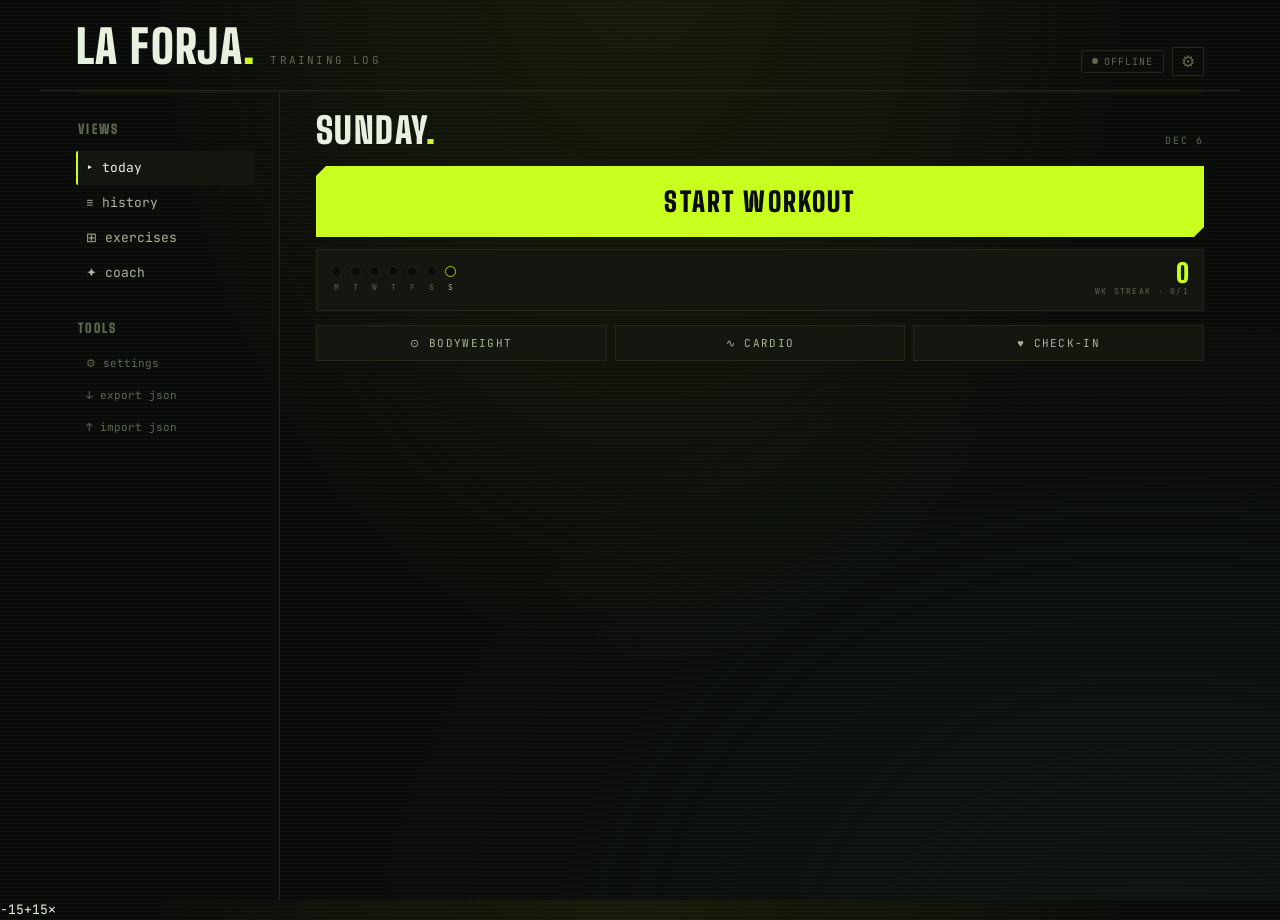
==== index.html @ 57ac842b "losReachable(): el cuaderno deja de ser el único fork con la forma frágil (auditoría P1-6) LOS_REACH" ====
<!DOCTYPE html>
<html lang="en">
<head>
<meta charset="UTF-8">
<meta name="viewport" content="width=device-width, initial-scale=1.0, viewport-fit=cover">
<title>La Forja</title>
<meta name="theme-color" content="#0a0c09">
<meta name="apple-mobile-web-app-capable" content="yes">
<meta name="mobile-web-app-capable" content="yes">
<meta name="apple-mobile-web-app-status-bar-style" content="black-translucent">
<meta name="apple-mobile-web-app-title" content="Forja">
<link rel="apple-touch-icon" id="apple-touch-icon-link">
<script>
/* SLOT:APP-CONFIG (from app-shell) */
window.APP = {
  name: 'La Forja',
  shortName: 'Forja',
  tagline: '— the training log',
  description: 'Phone-first training log',
  iconLetter: 'F',
  iconBg: '#0a0c09', iconFg: '#c8ff1f',
  STORAGE_KEY: 'cuaderno.v1',
  GIST_FILENAME: 'cuaderno.json',
  gistDescription: 'El Cuaderno — training log',
  themeColors: { volt: '#0a0c09', reactor: '#070b12' },
};
</script>
<script>
/* Manifest + icon generation (shell plumbing) */
(function() {
  document.title = APP.name;
  document.querySelector('meta[name="apple-mobile-web-app-title"]').setAttribute('content', APP.shortName);
  const c = document.createElement('canvas');
  c.width = 180; c.height = 180;
  const ctx = c.getContext('2d');
  ctx.fillStyle = APP.iconBg;
  ctx.fillRect(0, 0, 180, 180);
  ctx.fillStyle = APP.iconFg;
  ctx.font = '900 150px Impact, "Arial Black", sans-serif';
  ctx.textAlign = 'center';
  ctx.textBaseline = 'middle';
  ctx.fillText(APP.iconLetter, 90, 100);
  const pngUri = c.toDataURL('image/png');
  const ati = document.getElementById('apple-touch-icon-link');
  if (ati) ati.href = pngUri;
  const favicon = document.createElement('link');
  favicon.rel = 'icon'; favicon.type = 'image/png'; favicon.href = pngUri;
  document.head.appendChild(favicon);
  const manifest = {
    name: APP.name, short_name: APP.shortName,
    description: APP.description,
    start_url: window.location.pathname,
    display: 'standalone',
    background_color: APP.iconBg, theme_color: APP.iconBg,
    orientation: 'portrait',
    icons: [{ src: pngUri, sizes: '180x180', type: 'image/png', purpose: 'any' }]
  };
  const blob = new Blob([JSON.stringify(manifest)], { type: 'application/manifest+json' });
  const mlink = document.createElement('link');
  mlink.rel = 'manifest';
  mlink.href = URL.createObjectURL(blob);
  document.head.appendChild(mlink);
})();
</script>
<link rel="preconnect" href="https://fonts.googleapis.com">
<link rel="preconnect" href="https://fonts.gstatic.com" crossorigin>
<!-- SLOT:APP-FONTS — varsity condensed display + tabular mono data -->
<link href="https://fonts.googleapis.com/css2?family=Big+Shoulders+Display:wght@500;700;900&family=JetBrains+Mono:wght@400;500;700&display=swap" rel="stylesheet">
<style>
/* ═══ SLOT:APP-THEME — Volt: carbon + volt lime performance HUD ═══ */
:root, [data-theme="volt"] {
  --bg: #0a0c09; --bg-elev: #10130d; --paper: #141710; --paper-hi: #1c2015;
  --ink: #e8f0e0; --ink-dim: #a7b59a; --ink-faint: #5d6a52;
  --accent: #c8ff1f; --accent-soft: #a3d419;
  --line: #232818; --line-soft: #161a10;
  --hot: #ff3d2e; --cool: #6df0d2;
  --shadow: 0 1px 0 rgba(200,255,31,0.05) inset, 0 8px 24px rgba(0,0,0,0.6);
  --c-sage-fg: #c8ff1f; --c-sage-bg: rgba(200,255,31,0.12); --c-sage-bd: rgba(200,255,31,0.4);
  --c-dusty-fg: #6df0d2; --c-dusty-bg: rgba(109,240,210,0.12); --c-dusty-bd: rgba(109,240,210,0.4);
  --danger: #ff3d2e;
}
[data-theme="reactor"] {
  --bg: #070b12; --bg-elev: #0c1119; --paper: #0e1520; --paper-hi: #16202e;
  --ink: #dce8f5; --ink-dim: #9db0c4; --ink-faint: #4e6075;
  --accent: #00e5ff; --accent-soft: #00b3cc;
  --line: #1a2533; --line-soft: #111a26;
  --hot: #ffb300; --cool: #3dff9e;
  --shadow: 0 1px 0 rgba(0,229,255,0.05) inset, 0 8px 24px rgba(0,0,0,0.6);
  --c-sage-fg: #3dff9e; --c-sage-bg: rgba(61,255,158,0.12); --c-sage-bd: rgba(61,255,158,0.4);
  --c-dusty-fg: #00e5ff; --c-dusty-bg: rgba(0,229,255,0.12); --c-dusty-bd: rgba(0,229,255,0.4);
  --danger: #ff5470;
}

* { box-sizing: border-box; margin: 0; padding: 0; }
html, body { height: 100%; }

body {
  background: var(--bg); color: var(--ink);
  font-family: 'JetBrains Mono', monospace; font-size: 13px; line-height: 1.55;
  font-variant-numeric: tabular-nums;
  background-image:
    radial-gradient(ellipse at 50% -10%, color-mix(in srgb, var(--accent) 7%, transparent) 0%, transparent 55%),
    radial-gradient(ellipse at 90% 110%, color-mix(in srgb, var(--cool) 4%, transparent) 0%, transparent 50%),
    repeating-linear-gradient(0deg, color-mix(in srgb, var(--ink) 2%, transparent) 0 1px, transparent 1px 4px);
  min-height: 100vh; -webkit-font-smoothing: antialiased;
  -webkit-tap-highlight-color: transparent;
  overscroll-behavior-y: contain;
}

h1, h2, h3, .display { font-family: 'Big Shoulders Display', 'Arial Narrow', sans-serif; font-weight: 900; text-transform: uppercase; letter-spacing: 0.02em; }
button { font-family: inherit; font-size: inherit; color: inherit; cursor: pointer; background: none; border: none; touch-action: manipulation; }
input, textarea, select { font-family: inherit; font-size: inherit; color: inherit; background: none; border: none; outline: none; touch-action: manipulation; }
a { color: var(--accent); text-decoration: none; border-bottom: 1px dashed var(--accent-soft); }

.app {
  display: grid; grid-template-columns: 240px 1fr;
  grid-template-rows: auto 1fr;
  grid-template-areas: "topbar topbar" "sidebar content";
  min-height: 100vh; max-width: 1200px; margin: 0 auto;
}

.topbar { grid-area: topbar; display: flex; align-items: baseline; justify-content: space-between; padding: 26px 36px 14px; border-bottom: 1px solid var(--line); position: relative; }
.topbar::after { content:''; position:absolute; left:36px; right:36px; bottom:-3px; height:1px; background: var(--line-soft); }
.brand { display: flex; align-items: baseline; gap: 14px; flex-wrap: wrap; }
.brand h1 { font-size: 46px; color: var(--ink); letter-spacing: 0.03em; line-height: 0.9; }
.brand h1 .volt { color: var(--accent); }
.tagline { color: var(--ink-faint); font-size: 11px; text-transform: uppercase; letter-spacing: 0.2em; }
.actions { display: flex; gap: 8px; align-items: center; }
.gear-btn { color: var(--ink-faint); font-size: 16px; padding: 3px 8px; border: 1px solid var(--line); transition: color 0.15s, border-color 0.15s; }
.gear-btn:hover { color: var(--ink); border-color: var(--accent-soft); }

.sync-pip { display: inline-flex; align-items: center; gap: 6px; font-size: 10px; text-transform: uppercase; letter-spacing: 0.1em; color: var(--ink-faint); padding: 4px 10px; border: 1px solid var(--line); border-radius: 2px; cursor: pointer; transition: border-color 0.15s, color 0.15s; }
.sync-pip:hover { color: var(--ink-dim); border-color: var(--accent-soft); }
.sync-pip .dot { width: 6px; height: 6px; border-radius: 50%; background: var(--ink-faint); transition: background 0.15s; }
.sync-pip.on .dot { background: var(--c-sage-fg); }
.sync-pip.syncing .dot { background: var(--accent); animation: pulse 1s infinite; }
.sync-pip.error .dot { background: var(--danger); }
@keyframes pulse { 0%, 100% { opacity: 1; } 50% { opacity: 0.3; } }

.sidebar { grid-area: sidebar; padding: 28px 24px 28px 36px; border-right: 1px solid var(--line); display: flex; flex-direction: column; gap: 28px; }
.sidebar section { display: flex; flex-direction: column; gap: 6px; }
.sidebar h3 { font-size: 13px; letter-spacing: 0.18em; color: var(--ink-faint); margin-bottom: 6px; padding-left: 2px; }
.nav-list { list-style: none; display: flex; flex-direction: column; gap: 1px; }
.nav-list li { display: flex; justify-content: space-between; align-items: center; padding: 7px 10px; border-radius: 2px; cursor: pointer; color: var(--ink-dim); transition: background 0.12s, color 0.12s; font-size: 13px; user-select: none; }
.nav-list li:hover { background: var(--paper); color: var(--ink); }
.nav-list li.active { background: var(--paper); color: var(--ink); border-left: 2px solid var(--accent); padding-left: 8px; }
.ghost-btn { color: var(--ink-faint); text-align: left; padding: 6px 10px; border-radius: 2px; font-size: 12px; transition: color 0.12s, background 0.12s; }
.ghost-btn:hover { color: var(--ink); background: var(--paper); }
.tools .ghost-btn { font-size: 11px; }

.content { grid-area: content; padding: 24px 36px 60px; overflow: hidden; }

/* ── HUD pieces ── */
.chamfer { clip-path: polygon(10px 0, 100% 0, 100% calc(100% - 10px), calc(100% - 10px) 100%, 0 100%, 0 10px); }

.day-head { display: flex; justify-content: space-between; align-items: baseline; margin-bottom: 14px; animation: rise 0.45s both; }
.day-head h2 { font-size: 36px; letter-spacing: 0.04em; line-height: 0.9; }
.day-head .sub { font-size: 10px; color: var(--ink-faint); text-transform: uppercase; letter-spacing: 0.18em; }

.screen-head { display: flex; align-items: baseline; gap: 12px; margin-bottom: 16px; animation: rise 0.4s both; }
.screen-head h2 { font-size: 32px; letter-spacing: 0.04em; line-height: 0.9; }
.screen-head .back { color: var(--ink-faint); font-size: 18px; padding: 2px 8px; border: 1px solid var(--line); }
.screen-head .back:hover { color: var(--accent); border-color: var(--accent-soft); }
.screen-head .sub { font-size: 10px; color: var(--ink-faint); text-transform: uppercase; letter-spacing: 0.16em; margin-left: auto; }

/* week strip + streak */
.week-strip { display: flex; align-items: center; gap: 10px; padding: 12px 14px; background: var(--paper); border: 1px solid var(--line); margin-bottom: 12px; animation: rise 0.45s 0.08s both; }
.week-strip .dots { display: flex; gap: 8px; flex: 1; }
.week-strip .wd { display: flex; flex-direction: column; align-items: center; gap: 4px; font-size: 8px; letter-spacing: 0.1em; color: var(--ink-faint); text-transform: uppercase; }
.week-strip .wd .dot { width: 11px; height: 11px; border-radius: 50%; border: 1px solid var(--line); background: var(--bg); }
.week-strip .wd.hit .dot { background: var(--accent); border-color: var(--accent); box-shadow: 0 0 7px color-mix(in srgb, var(--accent) 55%, transparent); }
.week-strip .wd.today { color: var(--ink-dim); }
.week-strip .wd.today .dot { border-color: var(--accent-soft); }
.week-strip .streak { text-align: right; }
.week-strip .streak .n { font-family: 'Big Shoulders Display', sans-serif; font-weight: 900; font-size: 26px; color: var(--accent); line-height: 0.9; }
.week-strip .streak .l { font-size: 8px; letter-spacing: 0.16em; text-transform: uppercase; color: var(--ink-faint); }

.plan-card { border: 1px solid var(--c-sage-bd); background: linear-gradient(160deg, color-mix(in srgb, var(--accent) 7%, var(--paper)) 0%, var(--paper) 55%); padding: 14px 16px; margin-bottom: 12px; animation: rise 0.45s 0.05s both; }
.plan-card .plan-tag { font-size: 10px; letter-spacing: 0.2em; text-transform: uppercase; color: var(--accent); margin-bottom: 2px; display: flex; justify-content: space-between; }
.plan-card .plan-tag .drop { color: var(--ink-faint); letter-spacing: 0.08em; cursor: pointer; }
.plan-card .plan-tag .drop:hover { color: var(--danger); }
.plan-card h3 { font-size: 26px; line-height: 0.95; margin-bottom: 8px; }
.plan-card .plan-next { font-size: 10px; color: var(--cool); letter-spacing: 0.16em; text-transform: uppercase; margin: -5px 0 8px; }
.plan-card .plan-ex { display: flex; align-items: center; gap: 8px; padding: 5px 0; border-top: 1px solid var(--line-soft); font-size: 12px; color: var(--ink-dim); }
.plan-card .plan-ex .t { flex: 1; }
.plan-card .plan-ex .n { color: var(--ink); }

.block { background: var(--paper); border: 1px solid var(--line); padding: 13px 15px; margin-bottom: 10px; animation: rise 0.45s both; }
.block .bk-head { display: flex; justify-content: space-between; align-items: baseline; gap: 8px; }
.block .bk-name { font-family: 'Big Shoulders Display', sans-serif; font-weight: 900; text-transform: uppercase; font-size: 23px; letter-spacing: 0.03em; line-height: 1; }
.block .bk-meta { font-size: 10px; color: var(--ink-faint); letter-spacing: 0.08em; }
.set-chips { display: flex; flex-wrap: wrap; gap: 6px; margin-top: 9px; }
.set-chip { font-size: 12px; padding: 4px 9px; background: var(--bg); border: 1px solid var(--line); color: var(--ink-dim); }
.set-chip.pr { border-color: var(--hot); color: var(--hot); animation: prflash 0.9s; }
@keyframes prflash { 0% { box-shadow: 0 0 0 0 color-mix(in srgb, var(--hot) 70%, transparent); } 100% { box-shadow: 0 0 0 14px transparent; } }

.big-add { width: 100%; padding: 17px; margin: 4px 0 12px; font-family: 'Big Shoulders Display', sans-serif; font-weight: 900; text-transform: uppercase; font-size: 27px; letter-spacing: 0.08em; color: var(--bg); border: 2px solid var(--accent); background: var(--accent); transition: transform 0.08s, filter 0.15s; animation: rise 0.45s 0.04s both; }
.big-add:active { transform: scale(0.985); }
.big-add:hover { filter: brightness(1.08); }
.big-add.ghost { color: var(--accent); background: color-mix(in srgb, var(--accent) 6%, transparent); }
.quick-row { display: flex; gap: 8px; animation: rise 0.45s 0.15s both; }
.quick-row button { flex: 1; padding: 10px; font-size: 11px; text-transform: uppercase; letter-spacing: 0.12em; color: var(--ink-dim); border: 1px solid var(--line); background: var(--paper); transition: color 0.12s, border-color 0.12s; }
.quick-row button:hover { color: var(--ink); border-color: var(--accent-soft); }

.daylog { margin-top: 16px; animation: rise 0.45s 0.2s both; }
.daylog .dl-row { display: flex; justify-content: space-between; font-size: 11px; color: var(--ink-faint); padding: 4px 2px; border-bottom: 1px solid var(--line-soft); }
.daylog .dl-row .v { color: var(--ink-dim); }

.feed-card { display: flex; justify-content: space-between; align-items: baseline; gap: 10px; background: var(--paper); border: 1px solid var(--line); padding: 11px 14px; margin-bottom: 8px; cursor: pointer; transition: border-color 0.12s; animation: rise 0.45s both; }
.feed-card:hover { border-color: var(--accent-soft); }
.feed-card .fc-name { font-family: 'Big Shoulders Display', sans-serif; font-weight: 700; text-transform: uppercase; font-size: 17px; }
.feed-card .fc-meta { font-size: 10px; color: var(--ink-faint); letter-spacing: 0.06em; text-align: right; }
.feed-card .fc-pr { color: var(--hot); font-size: 10px; letter-spacing: 0.1em; }
.sec-label { font-size: 10px; letter-spacing: 0.2em; text-transform: uppercase; color: var(--ink-faint); margin: 16px 0 8px; display: flex; justify-content: space-between; }
.sec-label a, .sec-label button { color: var(--accent); font-size: 10px; letter-spacing: 0.1em; border: none; }

@keyframes rise { from { opacity: 0; transform: translateY(10px); } to { opacity: 1; transform: translateY(0); } }

/* ── ACTIVE WORKOUT: PLAYER ── */
body[data-view="workout"] .topbar, body[data-view="workout"] .sidebar { display: none; }
/* the grid still reserves the hidden sidebar's 240px column on desktop — drop the grid entirely
   so .player-body's own max-width+auto margins center against the full viewport */
body[data-view="workout"] .app { display: block; max-width: none; margin: 0; }
body[data-view="workout"] .content { padding: 0; }
.player-head { position: fixed; top: 0; left: 0; right: 0; z-index: 300; display: flex; align-items: center; gap: 10px; background: color-mix(in srgb, var(--bg) 92%, transparent); backdrop-filter: blur(10px); border-bottom: 1px solid var(--line); padding: calc(10px + env(safe-area-inset-top)) 14px 10px; }
.player-head .wk-time { font-family: 'Big Shoulders Display', sans-serif; font-weight: 900; font-size: 28px; color: var(--accent); line-height: 0.9; min-width: 80px; }
.player-head .wk-meta { font-size: 9px; color: var(--ink-faint); letter-spacing: 0.14em; text-transform: uppercase; flex: 1; }
.player-head .wk-finish { background: var(--accent); color: var(--bg); font-family: 'Big Shoulders Display', sans-serif; font-weight: 900; text-transform: uppercase; font-size: 17px; letter-spacing: 0.08em; padding: 9px 18px; }
.player-head .wk-cancel { color: var(--ink-faint); font-size: 16px; padding: 8px 12px; border: 1px solid var(--line); }
.player-head .wk-cancel:hover { color: var(--danger); }

.player-body { padding: calc(64px + env(safe-area-inset-top)) 14px calc(170px + env(safe-area-inset-bottom)); max-width: 640px; margin: 0 auto; }
.media-panel { position: relative; width: 100%; aspect-ratio: 16/9; background: #000; border: 1px solid var(--line); margin-bottom: 12px; overflow: hidden; animation: rise 0.35s both; }
.media-panel iframe { position: absolute; inset: 0; width: 100%; height: 100%; border: 0; }
.media-panel .mono-tile { position: absolute; inset: 0; display: flex; flex-direction: column; align-items: center; justify-content: center; gap: 10px; background: linear-gradient(160deg, color-mix(in srgb, var(--accent) 10%, var(--bg-elev)) 0%, var(--bg-elev) 60%); }
.media-panel .mono-tile .big { font-family: 'Big Shoulders Display', sans-serif; font-weight: 900; font-size: 84px; color: var(--accent); opacity: 0.35; line-height: 0.8; }
.media-panel .mono-tile .row { display: flex; gap: 8px; }
.media-panel .mono-tile button { font-size: 11px; letter-spacing: 0.12em; text-transform: uppercase; color: var(--cool); border: 1px solid var(--c-dusty-bd); padding: 9px 14px; background: color-mix(in srgb, var(--bg) 70%, transparent); }

.px-name { font-family: 'Big Shoulders Display', sans-serif; font-weight: 900; text-transform: uppercase; font-size: 32px; letter-spacing: 0.03em; line-height: 0.95; }
.px-last { font-size: 11px; color: var(--ink-faint); letter-spacing: 0.08em; margin: 4px 0 12px; }
.px-last .v { color: var(--cool); }

.set-table { display: grid; grid-template-columns: 24px 54px 44px 1fr 44px 60px 50px; gap: 6px; align-items: stretch; }
.set-table .th { font-size: 8.5px; letter-spacing: 0.12em; text-transform: uppercase; color: var(--ink-faint); align-self: end; padding-bottom: 4px; text-align: center; }
.set-table .tr { display: contents; }
.set-table .td { display: flex; align-items: center; justify-content: center; min-height: 52px; font-size: 13px; }
.set-table .sn { color: var(--ink-faint); }
.set-table .prev { color: var(--ink-faint); font-size: 11px; cursor: pointer; flex-direction: column; line-height: 1.2; }
.set-table .prev:active { color: var(--cool); }
.set-table input { width: 100%; height: 52px; background: var(--bg); border: 1px solid var(--line); text-align: center; font-size: 17px; font-weight: 500; color: var(--ink); transition: border-color 0.12s; }
.set-table input:focus { border-color: var(--accent); }
.set-table .st { height: 52px; border: 1px solid var(--line); background: var(--paper-hi); color: var(--accent); font-size: 20px; user-select: none; -webkit-user-select: none; }
.set-table .st:active { background: color-mix(in srgb, var(--accent) 16%, var(--paper)); }
.set-table .ck { width: 100%; height: 52px; border: 1px solid var(--line); color: var(--ink-faint); font-size: 17px; transition: all 0.12s; }
.set-table .ck:active { transform: scale(0.92); }
.set-table .tr.done input { background: color-mix(in srgb, var(--accent) 9%, var(--bg)); border-color: var(--c-sage-bd); color: var(--accent); }
.set-table .tr.done .ck { background: var(--accent); border-color: var(--accent); color: var(--bg); font-weight: 700; }
.set-table .tr.done .prev, .set-table .tr.done .st { opacity: 0.35; }
.wk-add-set { margin-top: 10px; font-size: 11px; letter-spacing: 0.14em; text-transform: uppercase; color: var(--ink-faint); padding: 10px 0; width: 100%; text-align: center; border: 1px dashed var(--line); }
.wk-add-set:active { color: var(--accent); border-color: var(--accent-soft); }

/* overview strip + player nav (fixed bottom stack) */
.ov-strip { position: fixed; left: 0; right: 0; bottom: calc(64px + env(safe-area-inset-bottom)); z-index: 290; display: flex; gap: 8px; overflow-x: auto; -webkit-overflow-scrolling: touch; padding: 8px 12px; background: color-mix(in srgb, var(--bg) 92%, transparent); backdrop-filter: blur(10px); border-top: 1px solid var(--line-soft); scrollbar-width: none; }
.ov-strip::-webkit-scrollbar { display: none; }
.ov-chip { display: flex; align-items: center; gap: 7px; padding: 5px 9px 5px 5px; border: 1px solid var(--line); background: var(--paper); flex-shrink: 0; max-width: 150px; }
.ov-chip.focused { border-color: var(--accent); background: color-mix(in srgb, var(--accent) 8%, var(--paper)); }
.ov-chip .nm { font-family: 'Big Shoulders Display', sans-serif; font-weight: 700; text-transform: uppercase; font-size: 13px; white-space: nowrap; overflow: hidden; text-overflow: ellipsis; }
.ov-chip .dn { font-size: 9px; color: var(--ink-faint); }
.ov-chip.done-all .dn { color: var(--accent); }
.ov-chip.addx { color: var(--accent); font-size: 20px; padding: 5px 13px; }
.player-nav { position: fixed; left: 0; right: 0; bottom: 0; z-index: 300; display: flex; align-items: stretch; gap: 8px; padding: 8px 12px calc(8px + env(safe-area-inset-bottom)); background: var(--bg-elev); border-top: 1px solid var(--line); }
.player-nav .pn-prev { flex: 1; border: 1px solid var(--line); color: var(--ink-dim); font-family: 'Big Shoulders Display', sans-serif; font-weight: 900; text-transform: uppercase; font-size: 17px; letter-spacing: 0.06em; padding: 12px 0; }
.player-nav .pn-mid { display: flex; flex-direction: column; align-items: center; justify-content: center; min-width: 74px; font-size: 9px; letter-spacing: 0.14em; text-transform: uppercase; color: var(--ink-faint); }
.player-nav .pn-mid .n { font-family: 'Big Shoulders Display', sans-serif; font-weight: 900; font-size: 19px; color: var(--ink); letter-spacing: 0.04em; }
.player-nav .pn-next { flex: 2; background: var(--paper-hi); border: 1px solid var(--line); color: var(--ink); font-family: 'Big Shoulders Display', sans-serif; font-weight: 900; text-transform: uppercase; font-size: 19px; letter-spacing: 0.07em; padding: 12px 0; transition: background 0.2s, color 0.2s; }
.player-nav .pn-next.go { background: var(--accent); border-color: var(--accent); color: var(--bg); animation: gopulse 1.4s infinite; }
@keyframes gopulse { 0%,100% { box-shadow: 0 0 0 0 color-mix(in srgb, var(--accent) 50%, transparent); } 50% { box-shadow: 0 0 18px 2px color-mix(in srgb, var(--accent) 50%, transparent); } }

/* thumbnails */
.thumb { width: 44px; height: 44px; object-fit: cover; border: 1px solid var(--line); flex-shrink: 0; display: flex; align-items: center; justify-content: center; background: linear-gradient(160deg, color-mix(in srgb, var(--accent) 12%, var(--paper)) 0%, var(--paper) 70%); font-family: 'Big Shoulders Display', sans-serif; font-weight: 900; font-size: 22px; color: var(--accent); text-transform: uppercase; }
.thumb.sm { width: 34px; height: 34px; font-size: 17px; }
.thumb img, img.thumb { background: #fff; }

/* ── runner screens ── */
.media-panel .flipimg { position: absolute; inset: 0; width: 100%; height: 100%; object-fit: contain; background: #fff; }
.brief-row { display: flex; align-items: center; gap: 12px; background: var(--paper); border: 1px solid var(--line); padding: 10px 12px; margin-bottom: 8px; animation: rise 0.4s both; }
.brief-row .bi { flex: 1; min-width: 0; }
.brief-row .bi .n { font-family: 'Big Shoulders Display', sans-serif; font-weight: 900; text-transform: uppercase; font-size: 19px; letter-spacing: 0.03em; line-height: 1; display: block; }
.brief-row .bi .t { font-size: 10px; color: var(--ink-faint); letter-spacing: 0.08em; }
.brief-title { font-family: 'Big Shoulders Display', sans-serif; font-weight: 900; text-transform: uppercase; font-size: 38px; line-height: 0.9; margin: 8px 0 2px; }
.brief-sub { font-size: 10px; color: var(--ink-faint); text-transform: uppercase; letter-spacing: 0.2em; margin-bottom: 14px; }

.count-wrap { text-align: center; padding-top: 16vh; }
.count-num { font-family: 'Big Shoulders Display', sans-serif; font-weight: 900; font-size: min(44vh, 70vw); line-height: 0.85; color: var(--accent); animation: countpop 0.5s; text-shadow: 0 0 60px color-mix(in srgb, var(--accent) 35%, transparent); }
@keyframes countpop { from { transform: scale(1.25); opacity: 0; } to { transform: scale(1); opacity: 1; } }
.count-sub { font-size: 11px; letter-spacing: 0.3em; text-transform: uppercase; color: var(--ink-faint); margin-top: 12px; }

.set-progress { display: flex; justify-content: space-between; align-items: baseline; margin: 2px 0 10px; }
.set-progress .sp { font-family: 'Big Shoulders Display', sans-serif; font-weight: 900; font-size: 21px; color: var(--accent); }
.set-progress .el { font-size: 11px; color: var(--ink-faint); }
.done-set-btn { width: 100%; margin-top: 16px; padding: 22px; background: var(--accent); color: var(--bg); font-family: 'Big Shoulders Display', sans-serif; font-weight: 900; text-transform: uppercase; font-size: 32px; letter-spacing: 0.1em; transition: transform 0.07s, box-shadow 0.2s; }
.done-set-btn:active { transform: scale(0.98); box-shadow: 0 0 30px color-mix(in srgb, var(--accent) 55%, transparent); }
.set-links { display: flex; justify-content: center; gap: 18px; margin-top: 14px; }
.set-links button { font-size: 10px; letter-spacing: 0.14em; text-transform: uppercase; color: var(--ink-faint); padding: 8px 4px; }
.set-links button:active { color: var(--accent); }
.form-steps { background: var(--paper); border: 1px solid var(--line); padding: 12px 16px 12px 32px; margin-top: 10px; font-size: 12px; color: var(--ink-dim); line-height: 1.6; }
.form-steps li { margin-bottom: 6px; }

.rest-wrap { text-align: center; padding-top: 7vh; }
.rest-label { font-size: 11px; letter-spacing: 0.32em; text-transform: uppercase; color: var(--ink-faint); }
.rest-num { font-family: 'Big Shoulders Display', sans-serif; font-weight: 900; font-size: min(30vh, 52vw); line-height: 0.9; color: var(--cool); }
.rest-num.go { color: var(--accent); animation: countpop 0.4s; }
.rest-track { height: 4px; background: var(--line-soft); margin: 12px 0 18px; }
.rest-track .fill { height: 100%; background: var(--cool); transition: width 1s linear; }
.rest-btns { display: flex; justify-content: center; gap: 10px; }
.rest-btns button { font-size: 13px; padding: 12px 20px; border: 1px solid var(--line); color: var(--ink-dim); }
.rest-btns .skip { background: var(--paper-hi); color: var(--cool); border-color: var(--c-dusty-bd); font-family: 'Big Shoulders Display', sans-serif; font-weight: 900; text-transform: uppercase; font-size: 17px; letter-spacing: 0.08em; }
.upnext-card { display: flex; align-items: center; gap: 12px; background: var(--paper); border: 1px solid var(--line); padding: 12px 14px; margin: 22px auto 0; max-width: 420px; text-align: left; animation: rise 0.4s both; }
.upnext-card .uc { flex: 1; min-width: 0; }
.upnext-card .uc .tag { font-size: 9px; letter-spacing: 0.2em; text-transform: uppercase; color: var(--accent); }
.upnext-card .uc .n { font-family: 'Big Shoulders Display', sans-serif; font-weight: 900; text-transform: uppercase; font-size: 19px; line-height: 1; display: block; }
.upnext-card .uc .d { font-size: 11px; color: var(--ink-dim); }

/* ── coach: fixed full-screen overlay with an INNER scroller — the page itself never scrolls,
   so the iOS keyboard can't shove the screen around. Height tracked via visualViewport. ── */
body[data-view="coach"] { overflow: hidden; }
body[data-view="coach"] .fab { display: none !important; }
.coach-wrap { position: fixed; inset: 0; z-index: 600; display: flex; flex-direction: column; background: var(--bg); padding-top: env(safe-area-inset-top); }
@media (max-width: 880px) { .coach-wrap { bottom: calc(58px + env(safe-area-inset-bottom)); } }   /* tabs stay tappable below the overlay */
.coach-input textarea { height: 48px; max-height: 120px; font-size: 16px; }
.coach-head { display: flex; justify-content: space-between; align-items: center; padding: 12px 16px 8px; border-bottom: 1px solid var(--line); flex-shrink: 0; }
.coach-head h2 { font-size: 28px; line-height: 0.9; }
.coach-msgs { flex: 1; overflow-y: auto; -webkit-overflow-scrolling: touch; overscroll-behavior: contain; display: flex; flex-direction: column; gap: 10px; padding: 12px 14px; }
.coach-dock { flex-shrink: 0; background: var(--bg-elev); border-top: 1px solid var(--line); padding: 8px 12px calc(10px + env(safe-area-inset-bottom)); }
.coach-chips { display: flex; gap: 8px; overflow-x: auto; -webkit-overflow-scrolling: touch; padding-bottom: 8px; scrollbar-width: none; }
.coach-chips::-webkit-scrollbar { display: none; }
.coach-chips button { flex-shrink: 0; font-family: 'Big Shoulders Display', sans-serif; font-weight: 700; text-transform: uppercase; font-size: 14px; letter-spacing: 0.05em; color: var(--accent); border: 1px solid var(--c-sage-bd); background: color-mix(in srgb, var(--accent) 6%, transparent); padding: 8px 14px; }
.coach-chips button:active { background: color-mix(in srgb, var(--accent) 16%, transparent); }
.db-mic.rec { color: var(--danger); border-color: var(--danger); animation: pulse 1.2s infinite; }

/* rest countdown pill */
.rest-pill { position: fixed; left: 50%; transform: translateX(-50%); bottom: 22px; z-index: 950; display: none; align-items: center; gap: 10px; background: var(--bg-elev); border: 1px solid var(--c-dusty-bd); color: var(--cool); padding: 9px 14px; font-size: 15px; cursor: default; box-shadow: var(--shadow); overflow: hidden; }
.rest-pill.show { display: flex; animation: rise 0.3s; }
.rest-pill .bar { position: absolute; left: 0; bottom: 0; height: 2px; background: var(--cool); transition: width 1s linear; }
.rest-pill .lbl { font-size: 9px; letter-spacing: 0.18em; text-transform: uppercase; color: var(--ink-faint); }
.rest-pill button { color: var(--ink-faint); font-size: 11px; padding: 3px 7px; border: 1px solid var(--line); }
.rest-pill button:hover { color: var(--cool); }
.rest-pill.zero { border-color: var(--accent); color: var(--accent); animation: prflash 0.9s; }

/* summary */
.sum-hero { text-align: center; padding: 28px 0 10px; animation: rise 0.5s both; }
.sum-hero h2 { font-size: 52px; line-height: 0.9; }
.sum-hero h2 .volt { color: var(--accent); }
.sum-hero .sub { font-size: 10px; letter-spacing: 0.22em; text-transform: uppercase; color: var(--ink-faint); margin-top: 6px; }
.sum-grid { display: grid; grid-template-columns: repeat(3, 1fr); gap: 8px; margin: 18px 0; }
.sum-cell { background: var(--paper); border: 1px solid var(--line); text-align: center; padding: 14px 6px; animation: rise 0.5s both; }
.sum-cell .n { font-family: 'Big Shoulders Display', sans-serif; font-weight: 900; font-size: 34px; color: var(--accent); line-height: 0.9; }
.sum-cell .l { font-size: 8.5px; letter-spacing: 0.16em; text-transform: uppercase; color: var(--ink-faint); margin-top: 4px; }
.sum-prs { margin: 10px 0; animation: rise 0.5s 0.1s both; }
#confetti-cv { position: fixed; inset: 0; pointer-events: none; z-index: 1200; }

/* exercise detail records */
.rec-grid { display: grid; grid-template-columns: repeat(3, 1fr); gap: 8px; margin-bottom: 16px; }
.rec-cell { background: var(--paper); border: 1px solid var(--line); text-align: center; padding: 12px 6px; }
.rec-cell .n { font-family: 'Big Shoulders Display', sans-serif; font-weight: 900; font-size: 26px; color: var(--accent); line-height: 0.9; }
.rec-cell .l { font-size: 8px; letter-spacing: 0.14em; text-transform: uppercase; color: var(--ink-faint); margin-top: 4px; }

/* ── sheets / modals (shell plumbing) ── */
dialog { border: none; padding: 0; margin: auto; background: transparent; color: inherit; max-width: none; max-height: none; }   /* margin:auto restores UA centering killed by the * reset (mobile sheet rules still win via !important) */
dialog::backdrop { background: rgba(4, 6, 3, 0.82); backdrop-filter: blur(4px); }
.modal { background: var(--bg-elev); border: 1px solid var(--line); width: min(620px, 92vw); max-height: 88vh; display: flex; flex-direction: column; box-shadow: var(--shadow); animation: modalIn 0.22s cubic-bezier(0.2, 0.8, 0.2, 1); }
.modal.wide { width: min(760px, 94vw); }
@keyframes modalIn { from { opacity: 0; transform: translateY(14px) scale(0.98); } to { opacity: 1; transform: translateY(0) scale(1); } }
.modal header { display: flex; justify-content: space-between; align-items: baseline; padding: 18px 24px 12px; border-bottom: 1px solid var(--line); }
.modal header h2 { font-size: 30px; line-height: 0.9; }
.modal header p { color: var(--ink-faint); font-size: 10px; text-transform: uppercase; letter-spacing: 0.14em; }
.modal .close { font-size: 22px; color: var(--ink-faint); padding: 0 6px; line-height: 1; }
.modal .close:hover { color: var(--accent); }
.modal-body { padding: 18px 24px; overflow-y: auto; }
.modal footer { display: flex; justify-content: space-between; padding: 14px 24px 20px; border-top: 1px solid var(--line); gap: 12px; flex-wrap: wrap; }

.form-grid { display: grid; grid-template-columns: 1fr 1fr; gap: 14px 18px; }
.form-grid label { display: flex; flex-direction: column; gap: 5px; font-size: 10px; text-transform: uppercase; letter-spacing: 0.14em; color: var(--ink-faint); font-weight: 600; }
.form-grid label.span-2 { grid-column: 1 / -1; }
.form-grid input[type="text"], .form-grid input[type="password"], .form-grid input[type="number"], .form-grid select, .form-grid textarea {
  background: var(--paper); border: 1px solid var(--line); padding: 9px 11px; font-size: 13px; color: var(--ink);
  font-family: 'JetBrains Mono', monospace; letter-spacing: 0; text-transform: none; font-weight: 400;
  transition: border-color 0.12s, background 0.12s;
}
.form-grid input:focus, .form-grid select:focus, .form-grid textarea:focus { border-color: var(--accent); background: var(--paper-hi); }
.form-grid textarea { resize: vertical; min-height: 70px; line-height: 1.5; }
.form-grid select { appearance: none; background-image: url("data:image/svg+xml;utf8,<svg xmlns='http://www.w3.org/2000/svg' width='10' height='6' viewBox='0 0 10 6'><path d='M1 1l4 4 4-4' stroke='%235d6a52' fill='none' stroke-width='1.2'/></svg>"); background-repeat: no-repeat; background-position: right 11px center; padding-right: 28px; }

.btn-primary { background: var(--accent); color: var(--bg); padding: 9px 22px; font-family: 'Big Shoulders Display', sans-serif; font-weight: 900; text-transform: uppercase; font-size: 17px; letter-spacing: 0.06em; transition: filter 0.15s; }
.btn-primary:hover { filter: brightness(1.1); }
.btn-danger { color: var(--danger); padding: 9px 12px; font-size: 11px; text-transform: uppercase; letter-spacing: 0.12em; }
.btn-secondary { color: var(--ink-dim); padding: 9px 16px; border: 1px solid var(--line); font-size: 12px; transition: color 0.15s, border-color 0.15s; }
.btn-secondary:hover { color: var(--ink); border-color: var(--accent-soft); }

.prompt-modal { background: var(--bg-elev); border: 1px solid var(--line); width: min(460px, 92vw); padding: 24px 26px; box-shadow: var(--shadow); }
.prompt-modal h2 { font-size: 26px; margin-bottom: 6px; }
.prompt-modal p { color: var(--ink-dim); font-size: 12px; margin-bottom: 16px; line-height: 1.6; }
.prompt-modal input { width: 100%; background: var(--paper); border: 1px solid var(--line); padding: 10px 12px; font-size: 13px; margin-bottom: 16px; }
.prompt-modal input:focus { border-color: var(--accent); }
.prompt-modal .actions { display: flex; justify-content: flex-end; gap: 10px; flex-wrap: wrap; }

.settings-section { background: var(--paper); border: 1px solid var(--line); padding: 16px 18px; margin-bottom: 14px; }
.settings-section h3 { font-size: 19px; color: var(--ink); margin-bottom: 4px; }
.settings-section .desc { color: var(--ink-faint); font-size: 11px; line-height: 1.5; margin-bottom: 12px; }
.settings-section textarea { width: 100%; min-height: 100px; background: var(--bg); border: 1px solid var(--line); padding: 10px 12px; font-size: 12px; color: var(--ink-dim); font-family: 'JetBrains Mono', monospace; line-height: 1.5; resize: vertical; }
.settings-section textarea:focus { border-color: var(--accent); color: var(--ink); }

.seg { display: inline-flex; border: 1px solid var(--line); }
.seg button { padding: 8px 18px; font-size: 12px; text-transform: uppercase; letter-spacing: 0.1em; color: var(--ink-faint); }
.seg button.active { background: var(--accent); color: var(--bg); font-weight: 700; }

.theme-toggle { display: grid; grid-template-columns: 1fr 1fr; gap: 10px; }
.theme-toggle button { display: flex; flex-direction: column; align-items: flex-start; gap: 8px; padding: 14px 16px; background: var(--bg); border: 1px solid var(--line); cursor: pointer; transition: border-color 0.15s, background 0.15s; text-align: left; }
.theme-toggle button.active { border-color: var(--accent); background: var(--paper); box-shadow: 0 0 0 1px var(--accent) inset; }
.theme-toggle .swatches { display: flex; gap: 4px; }
.theme-toggle .sw { width: 18px; height: 18px; border-radius: 50%; border: 1px solid rgba(255,255,255,0.08); }
.theme-toggle .label { font-family: 'Big Shoulders Display', sans-serif; font-weight: 900; text-transform: uppercase; font-size: 17px; color: var(--ink); }
.theme-toggle .sub { font-size: 10px; color: var(--ink-faint); text-transform: uppercase; letter-spacing: 0.12em; }
@media (max-width: 880px) { .theme-toggle { grid-template-columns: 1fr; } }

.sync-status { display: flex; align-items: center; gap: 8px; font-size: 11px; color: var(--ink-faint); margin-top: 10px; text-transform: uppercase; letter-spacing: 0.08em; }
.sync-status.ok { color: var(--c-sage-fg); }
.sync-status.err { color: var(--danger); }

/* ── picker ── */
.picker-search { width: 100%; background: var(--paper); border: 1px solid var(--line); padding: 11px 13px; font-size: 14px; margin-bottom: 12px; }
.picker-search:focus { border-color: var(--accent); }
.pick-row { display: flex; align-items: center; gap: 10px; padding: 11px 6px; border-bottom: 1px solid var(--line-soft); cursor: pointer; transition: background 0.1s; }
.pick-row:active { background: var(--paper); }
.pick-row .nm { flex: 1; font-family: 'Big Shoulders Display', sans-serif; font-weight: 700; text-transform: uppercase; font-size: 19px; letter-spacing: 0.03em; }
.pick-row .last { font-size: 10px; color: var(--ink-faint); }
.vbtn { color: var(--cool); font-size: 13px; padding: 6px 9px; border: 1px solid var(--line); flex-shrink: 0; }
.vbtn:active { border-color: var(--c-dusty-bd); }

/* ── stats blocks ── */
.stat-block { margin-bottom: 22px; }
.stat-block h4 { font-family: 'Big Shoulders Display', sans-serif; font-weight: 900; text-transform: uppercase; font-size: 18px; color: var(--ink-dim); letter-spacing: 0.06em; margin-bottom: 8px; display: flex; justify-content: space-between; align-items: baseline; }
.stat-block h4 .kpi { font-family: 'JetBrains Mono', monospace; font-size: 13px; color: var(--accent); }
.stat-block canvas { width: 100%; height: 150px; background: var(--bg); border: 1px solid var(--line-soft); display: block; }

/* ── coach screen ── */
.coach-screen { display: flex; flex-direction: column; min-height: calc(100vh - 220px); }
.coach-body { display: flex; flex-direction: column; gap: 10px; flex: 1; overflow-y: auto; padding-bottom: 12px; }
.msg { padding: 10px 13px; font-size: 12.5px; line-height: 1.6; white-space: pre-wrap; max-width: 92%; }
.msg.me { align-self: flex-end; background: var(--paper-hi); border: 1px solid var(--line); }
.msg.ai { align-self: flex-start; background: var(--paper); border-left: 2px solid var(--cool); }
.msg.ai.thinking { color: var(--ink-faint); font-style: italic; }
.plan-accept { border: 1px solid var(--c-sage-bd); background: color-mix(in srgb, var(--accent) 6%, var(--paper)); padding: 12px 14px; }
.plan-accept h4 { font-family: 'Big Shoulders Display', sans-serif; font-weight: 900; text-transform: uppercase; font-size: 20px; margin-bottom: 6px; }
.plan-accept .pa-day { font-size: 11px; color: var(--ink-dim); padding: 3px 0; border-top: 1px solid var(--line-soft); }
.coach-input { display: flex; gap: 8px; padding-top: 10px; border-top: 1px solid var(--line); }
.coach-input textarea { flex: 1; background: var(--paper); border: 1px solid var(--line); padding: 10px 12px; font-size: 13px; resize: none; height: 44px; }
.coach-input textarea:focus { border-color: var(--accent); }

/* video sheet */
.video-wrap { position: relative; width: 100%; aspect-ratio: 16/9; background: #000; }
.video-wrap iframe { position: absolute; inset: 0; width: 100%; height: 100%; border: 0; }

.toast { position: fixed; bottom: 24px; left: 50%; transform: translateX(-50%); background: var(--paper-hi); border: 1px solid var(--accent-soft); color: var(--ink); padding: 10px 18px; font-size: 12px; box-shadow: var(--shadow); opacity: 0; pointer-events: none; transition: opacity 0.2s, transform 0.2s; z-index: 1000; max-width: 80vw; }
.toast.show { opacity: 1; transform: translateX(-50%) translateY(-4px); }
.toast.err { border-color: var(--danger); }
.toast.pr { border-color: var(--hot); color: var(--hot); font-family: 'Big Shoulders Display', sans-serif; font-weight: 900; text-transform: uppercase; font-size: 18px; letter-spacing: 0.08em; }

/* ── mobile structure (shell plumbing) ── */
.bottom-tabs, .fab, .sheet-backdrop { display: none; }
body[data-view="workout"] .bottom-tabs, body[data-view="workout"] .fab, body[data-view="summary"] .bottom-tabs, body[data-view="summary"] .fab { display: none !important; }
body:not([data-view="home"]) .fab { display: none !important; }

@media (max-width: 880px) {
  .app { grid-template-columns: 1fr; grid-template-areas: "topbar" "content"; }
  .topbar { position: sticky; top: 0; z-index: 100; background: var(--bg); padding: 12px 16px 8px; border-bottom: 1px solid var(--line); flex-wrap: nowrap; gap: 8px; }
  .topbar::after { display: none; }
  .brand h1 { font-size: 30px; }
  .tagline { display: none; }
  .content { padding: 16px 16px 110px; }
  .day-head h2 { font-size: 30px; }
  .screen-head h2 { font-size: 26px; }
  .form-grid { grid-template-columns: 1fr; }

  .sidebar { display: none; }

  .sheet-backdrop { display: none; position: fixed; inset: 0; background: rgba(0,0,0,0.6); backdrop-filter: blur(2px); z-index: 840; }
  .sheet-backdrop.show { display: block; animation: fadeIn 0.18s; }
  @keyframes fadeIn { from { opacity: 0; } to { opacity: 1; } }
  @keyframes sheetIn { from { transform: translateY(100%); } to { transform: translateY(0); } }

  .bottom-tabs { display: flex; position: fixed; left: 0; right: 0; bottom: 0; background: var(--bg-elev); border-top: 1px solid var(--line); padding: 6px 6px calc(6px + env(safe-area-inset-bottom)); z-index: 800; justify-content: space-around; }
  .bottom-tabs .tab { display: flex; flex-direction: column; align-items: center; gap: 3px; padding: 8px 10px; flex: 1; color: var(--ink-faint); font-size: 9px; text-transform: uppercase; letter-spacing: 0.1em; transition: color 0.14s, transform 0.08s; }
  .bottom-tabs .tab .icon { font-size: 19px; line-height: 1; font-family: 'Big Shoulders Display', sans-serif; font-weight: 900; }
  .bottom-tabs .tab.active { color: var(--accent); }
  .bottom-tabs .tab:active { transform: scale(0.94); }

  .fab { display: flex; align-items: center; justify-content: center; position: fixed; right: 18px; bottom: calc(76px + env(safe-area-inset-bottom)); width: 58px; height: 58px; background: var(--accent); color: var(--bg); border-radius: 0; clip-path: polygon(12px 0, 100% 0, 100% calc(100% - 12px), calc(100% - 12px) 100%, 0 100%, 0 12px); font-size: 32px; font-weight: 300; line-height: 1; box-shadow: 0 6px 22px color-mix(in srgb, var(--accent) 45%, transparent); z-index: 850; transition: transform 0.1s; }
  .fab:active { transform: scale(0.93); }

  dialog { margin: 0 !important; width: 100% !important; height: 100% !important; max-width: 100% !important; max-height: 100% !important; align-items: flex-end !important; background: transparent; }
  .modal { width: 100% !important; max-height: 92vh !important; border-radius: 16px 16px 0 0 !important; margin-bottom: 0; margin-top: auto; padding-bottom: env(safe-area-inset-bottom); animation: sheetIn 0.3s cubic-bezier(0.2, 0.8, 0.2, 1) !important; }
  .modal::before { content: ''; display: block; width: 36px; height: 4px; background: var(--ink-faint); opacity: 0.4; border-radius: 2px; margin: 8px auto 0; }
  .modal header { padding: 12px 20px 10px; }
  .modal-body { padding: 14px 20px; }
  .modal footer { padding: 12px 20px 18px; }
  .prompt-modal { width: 92%; max-width: 460px; margin: auto; border-radius: 12px; padding: 22px; animation: modalIn 0.2s; }
  .rest-pill { bottom: calc(84px + env(safe-area-inset-bottom)); }
  .toast { bottom: calc(84px + env(safe-area-inset-bottom)); }
  .coach-screen { min-height: calc(100vh - 200px); }
}

@supports (padding: max(0px)) {
  body { padding-top: env(safe-area-inset-top); padding-left: env(safe-area-inset-left); padding-right: env(safe-area-inset-right); }
  @media (display-mode: standalone), (-webkit-mobile-web-app-capable: yes) {
    body { background: var(--bg); }
    .topbar { padding-top: max(26px, calc(env(safe-area-inset-top) + 14px)); }
  }
}

/* rest pill rides above the player's bottom stack during workouts (all viewports) */
body[data-view="workout"] .rest-pill { bottom: calc(126px + env(safe-area-inset-bottom)); }

/* iOS: any input under 16px computed font triggers viewport auto-zoom on focus — keep ALL
   touch-device inputs at >=16px (desktop keeps the denser sizes) */
@media (pointer: coarse) {
  .form-grid input[type="text"], .form-grid input[type="password"], .form-grid input[type="number"],
  .form-grid select, .form-grid textarea, .settings-section textarea,
  .picker-search, .coach-input textarea, .prompt-modal input, #rest-default { font-size: 16px; }
}

::selection { background: var(--accent-soft); color: var(--bg); }
::-webkit-scrollbar { width: 10px; height: 10px; }
::-webkit-scrollbar-track { background: var(--bg); }
::-webkit-scrollbar-thumb { background: var(--paper-hi); }
</style>
</head>
<body>

<div class="app">
  <header class="topbar">
    <div class="brand">
      <h1>LA FORJA<span class="volt">.</span></h1>
      <span class="tagline">training log</span>
    </div>
    <div class="actions">
      <button class="sync-pip" id="sync-pip" title="cloud sync — click for settings"><span class="dot"></span><span id="sync-pip-label">offline</span></button>
      <button class="gear-btn" id="settings-gear" title="settings">⚙</button>
    </div>
  </header>

  <aside class="sidebar">
    <section>
      <h3>Views</h3>
      <ul class="nav-list" id="side-nav">
        <li data-nav="home">▸ today</li>
        <li data-nav="history">≡ history</li>
        <li data-nav="exercises">⊞ exercises</li>
        <li data-nav="coach">✦ coach</li>
      </ul>
    </section>
    <section class="tools">
      <h3>Tools</h3>
      <button class="ghost-btn" id="settings-btn">⚙ settings</button>
      <button class="ghost-btn" id="export-btn">↓ export json</button>
      <button class="ghost-btn" id="import-btn">↑ import json</button>
    </section>
  </aside>

  <main class="content" id="view-root"><!-- router renders here --></main>
</div>

<!-- ── exercise picker (sheet; used to add exercises to a live workout) ── -->
<dialog id="picker-modal">
  <div class="modal">
    <header><h2>Exercise</h2><button type="button" class="close" data-close="picker">×</button></header>
    <div class="modal-body">
      <input class="picker-search" id="picker-search" placeholder="search or type a new one…" autocomplete="off">
      <div id="picker-list"></div>
    </div>
  </div>
</dialog>

<!-- ── cardio ── -->
<dialog id="cardio-modal">
  <div class="modal">
    <header><h2>Cardio</h2><button type="button" class="close" data-close="cardio">×</button></header>
    <div class="modal-body">
      <div class="form-grid">
        <label>Kind
          <select id="cd-kind">
            <option>run</option><option>bike</option><option>row</option>
            <option>walk</option><option>swim</option><option>other</option>
          </select>
        </label>
        <label>Minutes<input type="number" id="cd-min" min="1" placeholder="30"></label>
        <label>Distance (optional)<input type="number" id="cd-dist" step="0.1" placeholder="5"></label>
        <label>Note (optional)<input type="text" id="cd-note" placeholder=""></label>
      </div>
    </div>
    <footer><span></span><button class="btn-primary chamfer" id="cd-save">LOG CARDIO</button></footer>
  </div>
</dialog>

<!-- ── post-workout debrief / any-time check-in (shared modal, DB_CTX.mode switches) ── -->
<dialog id="debrief-modal">
  <div class="modal">
    <header><div><h2 id="db-title">Debrief</h2><p id="db-sub">how did it go?</p></div><button type="button" class="close" data-close="debrief">×</button></header>
    <div class="modal-body">
      <textarea id="db-text" style="width:100%;min-height:140px;background:var(--paper);border:1px solid var(--line);padding:11px 13px;font-size:16px;line-height:1.5;color:var(--ink);resize:vertical" placeholder="talk or type — energy, soreness, pain, sleep, what felt heavy, life stuff…"></textarea>
      <div style="display:flex;gap:10px;margin-top:10px;align-items:center;flex-wrap:wrap">
        <button class="btn-secondary db-mic" id="db-mic" hidden>● record</button>
        <span class="seg" id="mic-lang-seg" title="speech recognition language"><button data-ml="en-US">EN</button><button data-ml="es-PE">ES</button></span>
        <button class="btn-secondary" id="db-tidy" hidden>✨ tidy</button>
        <span style="font-size:10px;color:var(--ink-faint);letter-spacing:0.06em">tip: the 🎙 on your keyboard dictates straight into the box</span>
      </div>
      <div id="db-reply" style="margin-top:12px;display:flex;flex-direction:column;gap:10px"></div>
    </div>
    <footer><span id="db-foot" style="font-size:10px;color:var(--ink-faint)">saved to this session — coach reads these</span><button class="btn-primary chamfer" id="db-send">SEND</button></footer>
  </div>
</dialog>

<!-- ── video ── -->
<dialog id="video-modal">
  <div class="modal wide">
    <header><h2 id="vid-title">Demo</h2><button type="button" class="close" data-close="video">×</button></header>
    <div class="video-wrap" id="video-wrap"></div>
  </div>
</dialog>

<!-- ── settings (shell plumbing + units + rest + program note) ── -->
<dialog id="settings-modal">
  <div class="modal wide">
    <header><div><h2>Settings</h2><p>units, rest, coach, cloud sync</p></div><button type="button" class="close" data-close="settings">×</button></header>
    <div class="modal-body">
      <div class="settings-section">
        <h3>Units & rest</h3>
        <div class="desc">Weights are stored in lbs and converted at the edge. Rest timer counts down after every checked set.</div>
        <div style="display:flex;gap:18px;flex-wrap:wrap;align-items:center">
          <div class="seg" id="units-seg"><button data-u="lbs">lbs</button><button data-u="kg">kg</button></div>
          <label style="display:flex;align-items:center;gap:8px;font-size:11px;color:var(--ink-faint);text-transform:uppercase;letter-spacing:0.12em">rest
            <input type="number" id="rest-default" min="15" step="15" style="width:74px;background:var(--bg);border:1px solid var(--line);padding:7px 9px;color:var(--ink);text-align:center"> s
          </label>
        </div>
      </div>
      <div class="settings-section">
        <h3>Offline</h3>
        <div class="desc">Demo images cache automatically; this re-packs the whole bag (your library + plan) so airplane-mode gym sessions have every animation. Coach and YouTube need signal — everything else works offline.</div>
        <button class="btn-secondary" id="offline-prep-btn">⬇ PREPARE OFFLINE</button>
      </div>
      <div class="settings-section">
        <h3>Theme</h3>
        <div class="theme-toggle">
          <button type="button" data-theme-pick="volt">
            <span class="swatches"><span class="sw" style="background:#0a0c09"></span><span class="sw" style="background:#c8ff1f"></span><span class="sw" style="background:#6df0d2"></span></span>
            <span class="label">Volt</span>
            <span class="sub">carbon / volt lime</span>
          </button>
          <button type="button" data-theme-pick="reactor">
            <span class="swatches"><span class="sw" style="background:#070b12"></span><span class="sw" style="background:#00e5ff"></span><span class="sw" style="background:#3dff9e"></span></span>
            <span class="label">Reactor</span>
            <span class="sub">blue-black / cyan</span>
          </button>
        </div>
      </div>
      <div class="settings-section">
        <h3>Training days</h3>
        <div class="desc">Which weekdays you train — drives the NEXT-workout line on home (and what LeandroOS reports). Stored on the current plan.</div>
        <div class="seg" id="sched-seg" style="flex-wrap:wrap">
          <button data-wd="1">Mon</button><button data-wd="2">Tue</button><button data-wd="3">Wed</button><button data-wd="4">Thu</button><button data-wd="5">Fri</button><button data-wd="6">Sat</button><button data-wd="0">Sun</button>
        </div>
      </div>
      <div class="settings-section">
        <h3>My equipment</h3>
        <div class="desc">Everything you actually have. Coach treats this as a HARD limit — it will never program gear that isn't listed here.</div>
        <textarea id="equipment" placeholder="e.g. adjustable dumbbells to 50 lb, pull-up bar, resistance bands, flat bench…"></textarea>
      </div>
      <div class="settings-section">
        <h3>Program note for Coach</h3>
        <div class="desc">Standing context Coach always sees — goals, injuries, schedule.</div>
        <textarea id="program-note" placeholder="e.g. 3 days/week, left shoulder acts up on overhead work…"></textarea>
      </div>
      <div class="settings-section">
        <h3>House rules for Claude</h3>
        <div class="desc">How Coach should behave.</div>
        <textarea id="claude-rules"></textarea>
      </div>
      <div class="settings-section">
        <h3>Claude</h3>
        <div class="desc">API key stays in this browser — <strong>never synced</strong>. Get one at <a href="https://console.anthropic.com/settings/keys" target="_blank" rel="noopener">console.anthropic.com</a>.</div>
        <div class="form-grid">
          <label class="span-2">Anthropic API key<input type="password" id="claude-api-key" placeholder="sk-ant-..." autocomplete="off"></label>
          <label>Model
            <!-- Options are BUILT from CLAUDE_MODELS, never hand-written here — see populateClaudeModelSelect(). -->
            <select id="claude-model"></select>
          </label>
          <label>Billing
            <select id="claude-mode">
              <option value="auto">Auto — Max plan, key as backup</option>
              <option value="sub">Max plan only</option>
              <option value="api">API key only</option>
            </select>
          </label>
          <label>&nbsp;
            <div style="display:flex;gap:8px;flex-wrap:wrap;align-items:center">
              <button class="btn-primary chamfer" id="claude-save-btn" type="button">Save</button>
              <button class="btn-danger" id="claude-disable-btn" type="button">Forget key</button>
            </div>
          </label>
        </div>
        <div class="sync-status" id="claude-status">disabled</div>
      </div>
      <div class="settings-section">
        <h3>Cloud sync (GitHub Gist)</h3>
        <div class="desc">Data lives in a private gist — La Forja gets its OWN gist (don't reuse Bitácora's). Last-write-wins.</div>
        <div id="sync-config-blurb"></div>
        <div class="form-grid">
          <label class="span-2">GitHub personal access token<input type="password" id="sync-pat" placeholder="ghp_..." autocomplete="off"></label>
          <label>Gist ID <span style="font-weight:400;text-transform:none;letter-spacing:0;color:var(--ink-faint)">— blank to create new</span><input type="text" id="sync-gist-id" placeholder="optional" autocomplete="off"></label>
          <label>&nbsp;
            <div style="display:flex;gap:8px;flex-wrap:wrap">
              <button class="btn-primary chamfer" id="sync-enable-btn" type="button">Enable & sync</button>
              <button class="btn-secondary" id="sync-now-btn" type="button">Sync now</button>
              <button class="btn-danger" id="sync-disable-btn" type="button">Forget credentials</button>
            </div>
          </label>
        </div>
        <div class="sync-status" id="sync-status">disabled</div>
      </div>
    </div>
    <footer><span style="color:var(--ink-faint);font-size:11px">changes save automatically</span><button class="btn-primary chamfer" data-close="settings">DONE</button></footer>
  </div>
</dialog>

<dialog id="prompt-modal">
  <div class="prompt-modal">
    <h2 id="prompt-title"></h2>
    <p id="prompt-message"></p>
    <input type="text" id="prompt-input" autocomplete="off">
    <div class="actions">
      <button type="button" class="btn-secondary" data-close="prompt">cancel</button>
      <button type="button" class="btn-primary chamfer" id="prompt-ok">SAVE</button>
    </div>
  </div>
</dialog>

<input type="file" id="import-file" accept=".json,application/json" hidden>

<div class="sheet-backdrop" id="sheet-backdrop"></div>
<button class="fab" id="fab-primary" aria-label="Start workout" title="Start workout">＋</button>
<nav class="bottom-tabs" id="bottom-tabs">
  <button class="tab active" data-tab="home"><span class="icon">C</span><span>Today</span></button>
  <button class="tab" data-tab="history"><span class="icon">≡</span><span>History</span></button>
  <button class="tab" data-tab="exercises"><span class="icon">⊞</span><span>Exercises</span></button>
  <button class="tab" data-tab="coach"><span class="icon">✦</span><span>Coach</span></button>
</nav>

<button class="rest-pill" id="rest-pill">
  <span class="bar" id="rest-bar"></span>
  <span class="lbl">rest</span><span id="rest-time">1:30</span>
  <button id="rest-minus">−15</button><button id="rest-plus">+15</button><button id="rest-skip">✕</button>
</button>
<div class="toast" id="toast"></div>

<script>
'use strict';

/* ═══ shell plumbing + SLOT:APP-LOGIC (El Cuaderno v2 — router + active workout) ═══ */

/* ── LA CAJA NEGRA — estate flight-recorder emitter (plumbing; no slot — ports verbatim).
   losLog/losWarn/losErr(evt,data) batch-POST to the Mac helper's /log ring; off-Mac (phone
   PWA) the fetch fails silently. src derives from APP.shortName, so a ported app reports as
   itself with zero edits. Never throws. See leandro-os-prototype/HANDOFF.md § LA CAJA NEGRA. ── */
(() => {
  const SRC = (window.APP && APP.shortName ? APP.shortName : 'app').toLowerCase();
  const SINK = 'http://127.0.0.1:17654/log';
  let buf = [], timer = null, lastKey = null, lastE = null;
  const flush = () => { timer = null; if (!buf.length) return; const b = buf; buf = []; lastKey = lastE = null;
    try { fetch(SINK, { method: 'POST', body: JSON.stringify({ src: SRC, entries: b }), keepalive: true }).catch(() => {}); } catch (e) {} };
  const push = (lvl, evt, data) => { try {
    const e = { ts: Date.now(), lvl, evt: String(evt).slice(0, 80) }; let ds = '';
    if (data != null) { try { ds = JSON.stringify(data) || ''; e.data = ds.length > 600 ? ds.slice(0, 600) + '…' : data; } catch (_) { e.data = String(data).slice(0, 600); } }
    const key = lvl + '|' + e.evt + '|' + ds;
    if (key === lastKey && lastE) { lastE.n = (lastE.n || 1) + 1; return; }   // repeat-suppress: a hot error → 1 line + a count
    if (buf.length >= 200) return;
    buf.push(e); lastKey = key; lastE = e;
    if (!timer) timer = setTimeout(flush, 8000);
  } catch (_) {} };
  window.addEventListener('error', ev => push('error', 'js.error', { msg: String(ev.message || '').slice(0, 200), at: String(ev.filename || '').split('/').pop() + ':' + (ev.lineno || 0) }));
  window.addEventListener('unhandledrejection', ev => { const r = ev && ev.reason; push('error', 'js.rejection', { msg: String((r && (r.message || r)) || '').slice(0, 200) }); });
  window.addEventListener('pagehide', () => flush());
  window.losLog = (e, d) => push('info', e, d); window.losWarn = (e, d) => push('warn', e, d); window.losErr = (e, d) => push('error', e, d);
})();

const STORAGE_KEY = APP.STORAGE_KEY;
const GIST_FILENAME = APP.GIST_FILENAME;
const DEFAULT_CLAUDE_RULES = `You are Coach inside La Forja, Leandro's training log. Be direct, technical, motivating without cheerleading. Short answers. Push progressive overload but respect recovery and the program note. Never invent training history — use only the context given.`;
const LB = 0.45359237;

/* ── app hooks ── */
function appDefaultState() {
  return {
    exercises: [
      { id: 'sq', name: 'Squat', step: 5, videoQuery: 'how to barbell squat proper form', createdAt: Date.now() },
      { id: 'bp', name: 'Bench Press', step: 5, videoQuery: 'bench press form guide', createdAt: Date.now() },
      { id: 'dl', name: 'Deadlift', step: 5, videoQuery: 'how to deadlift proper form', createdAt: Date.now() },
      { id: 'op', name: 'Overhead Press', step: 2.5, videoQuery: 'overhead press form', createdAt: Date.now() },
      { id: 'rw', name: 'Barbell Row', step: 5, videoQuery: 'barbell row form', createdAt: Date.now() },
      { id: 'pu', name: 'Pull-up', step: 2.5, videoQuery: 'pull up form', createdAt: Date.now() },
    ],
    sessions: [], bodyweight: [], cardio: [], plan: null, activeWorkout: null,
  };
}
function appMigrate(s) {
  s.exercises = s.exercises || []; s.sessions = s.sessions || [];
  s.bodyweight = s.bodyweight || []; s.cardio = s.cardio || [];
  s.checkins = s.checkins || [];
  s.plan = s.plan || null;
  if (s.plan && s.plan.schedule === undefined) s.plan.schedule = null;   // JS weekdays (0=Sun…6=Sat)
  s.activeWorkout = s.activeWorkout || null;
  if (s.activeWorkout) {
    if (typeof s.activeWorkout.focus !== 'number') s.activeWorkout.focus = 0;
    s.activeWorkout.mode = s.activeWorkout.mode || 'edit';   // in-flight v3 workout lands in the familiar table view
    s.activeWorkout.cursor = s.activeWorkout.cursor || null;
    if (s.activeWorkout.lastXi === undefined) s.activeWorkout.lastXi = null;
    if (s.activeWorkout.hold === undefined) s.activeWorkout.hold = null;
  }
  s.settings.units = s.settings.units || 'lbs';
  s.settings.restDefault = s.settings.restDefault || 90;
  s.settings.claude.programNote = s.settings.claude.programNote ?? '';
  s.settings.claude.equipment = s.settings.claude.equipment ?? '';
  s.settings.micLang = s.settings.micLang || 'en-US';   // speech recognition ≠ phone language (his phone is es, debriefs are en)
  return s;
}
function looksLikeMyState(s) {
  return !!(s && typeof s === 'object' && s.settings && Array.isArray(s.exercises) && Array.isArray(s.sessions));
}

/* ── state skeleton (shell) ── */
// The ONE list of model ids this app may send. The <select> is built from it and resolveClaudeModel()
// refuses everything outside it, so the dropdown and the stored value cannot drift apart. Pinned ids
// only, never a bare alias: an alias follows whatever the CLI calls current, so the model changes
// with no diff, no log line and no failing test.
const CLAUDE_MODELS = [
  { id: 'claude-haiku-4-5', tier: 'haiku 4.5', label: 'Haiku — fast & cheap' },
  { id: 'claude-sonnet-5',  tier: 'sonnet 5',  label: 'Sonnet — balanced' },
  { id: 'claude-opus-5',    tier: 'opus 5',    label: 'Opus — best, slowest' },
];
// Spelled out rather than taken as CLAUDE_MODELS[0]: unlike the other apps, cuaderno's default is
// NOT the first entry in its dropdown — sonnet is the default, haiku just sorts first. Reading the
// default off the list order here would quietly demote every new install to haiku.
const CLAUDE_MODEL_DEFAULT = 'claude-sonnet-5';
// Legacy → current model ids. Declared beside migrate() (its only consumer) so it can't be read
// before this line runs. Add a row whenever the option list moves.
const CLAUDE_MODEL_MIGRATIONS = {
  'claude-haiku-4-5-20251001': 'claude-haiku-4-5',
  'claude-sonnet-4-6': 'claude-sonnet-5',
  'claude-opus-4-6': 'claude-opus-5',
  'claude-opus-4-8': 'claude-opus-5',
  'sonnet': 'claude-sonnet-5', 'opus': 'claude-opus-5', 'haiku': 'claude-haiku-4-5',
};
// Migrate what we recognize, then REFUSE what's left. The table alone can't be the whole guard:
// it only knows ids that existed when it was written, so any other string — a bare alias from an
// ancient gist, a typo, a model a newer build introduced — would ride through as a legal string
// straight into the request body. Anything not in CLAUDE_MODELS falls back to the default.
// Trade-off, stated on purpose: a newer id synced from a device running a newer build gets reset
// here. That's deliberate — this build has no dropdown entry for it and couldn't honor it anyway.
function resolveClaudeModel(id) {
  const m = CLAUDE_MODEL_MIGRATIONS[id] || id;
  return CLAUDE_MODELS.some(x => x.id === m) ? m : CLAUDE_MODEL_DEFAULT;
}
// `split('-')[1]` printed "haiku" for BOTH claude-haiku-4-5 and claude-haiku-4-5-20251001, so a
// fork could sit on the wrong spelling for months and still look right in the status line. Print
// the tier from the list, and an unrecognized id verbatim so it reads as wrong on sight.
function claudeTier(id) { return (CLAUDE_MODELS.find(m => m.id === id) || {}).tier || id; }
function migrate(s) {
  s.settings = s.settings || {};
  s.settings.claudeRules = s.settings.claudeRules ?? DEFAULT_CLAUDE_RULES;
  s.settings.sync = s.settings.sync || { enabled: false, githubPat: null, gistId: null, lastSyncedAt: null };
  s.settings.claude = s.settings.claude || { enabled: false, apiKey: null, model: CLAUDE_MODEL_DEFAULT };
  // A model id stored before the option list moved is still a legal STRING — merging restores it
  // untouched and it flows straight to the API, silently exempt from the current set.
  s.settings.claude.model = resolveClaudeModel(s.settings.claude.model);
  // Billing path. Added after `claude` existed, so a restored pre-mode snapshot lands here with
  // mode === undefined — merge over the default rather than trusting the saved object wholesale.
  // 'auto' reproduces the old silent-fallback behavior, so old saves keep behaving as before.
  s.settings.claude.mode = s.settings.claude.mode || 'auto';   // 'auto' | 'sub' | 'api'
  s.settings.theme = s.settings.theme || 'volt';
  s.lastModified = s.lastModified || Date.now();
  return appMigrate(s);
}
function load() {
  try {
    const raw = localStorage.getItem(STORAGE_KEY);
    if (raw) return migrate(JSON.parse(raw));
  } catch (e) { console.warn('load failed', e); }
  return migrate({ ...appDefaultState() });
}
let state = load();
let suppressSync = false;
function save({ markModified = true, push = true } = {}) {
  if (markModified) state.lastModified = Date.now();
  localStorage.setItem(STORAGE_KEY, JSON.stringify(state));
  if (push && !suppressSync && isSyncEnabled()) scheduleSyncPush();
}

/* ── helpers (shell) ── */
const uid = () => Date.now().toString(36) + Math.random().toString(36).slice(2, 8);
const today = () => new Date().toISOString().slice(0, 10);
function escapeHtml(s) { return String(s).replace(/[&<>"']/g, c => ({ '&': '&amp;', '<': '&lt;', '>': '&gt;', '"': '&quot;', "'": '&#39;' }[c])); }
let toastTimer = null;
function toast(msg, isError = false, pr = false) {
  const t = document.getElementById('toast');
  t.textContent = msg;
  t.className = 'toast show' + (isError ? ' err' : '') + (pr ? ' pr' : '');
  clearTimeout(toastTimer);
  toastTimer = setTimeout(() => t.classList.remove('show'), pr ? 3000 : 2200);
}
const promptModal = document.getElementById('prompt-modal');
let promptResolve = null;
function askPrompt(title, message, defaultValue = '') {
  return new Promise(resolve => {
    promptResolve = resolve;
    document.getElementById('prompt-title').textContent = title;
    document.getElementById('prompt-message').textContent = message;
    const input = document.getElementById('prompt-input');
    input.value = defaultValue;
    promptModal.showModal();
    setTimeout(() => input.select(), 30);
  });
}
document.getElementById('prompt-ok').addEventListener('click', () => {
  const v = document.getElementById('prompt-input').value.trim();
  if (promptResolve) promptResolve(v || null);
  promptModal.close();
});

/* ── units: lbs canonical, convert at the edge ── */
const isKg = () => state.settings.units === 'kg';
const dispW = w => isKg() ? Math.round(w * LB * 10) / 10 : Math.round(w * 10) / 10;
const canonW = w => isKg() ? w / LB : w;
const unitLbl = () => isKg() ? 'kg' : 'lbs';
const stepFor = ex => isKg() ? ((ex?.step ?? 5) <= 2.5 ? 1.25 : 2.5) : (ex?.step ?? 5);   // stepper increment in DISPLAY units

/* ── domain queries ── */
const exById = id => state.exercises.find(e => e.id === id);
const sessionById = id => state.sessions.find(s => s.id === id);
const e1rm = (w, r) => w * (1 + r / 30);
function fmtN(n) { return Number.isInteger(n) ? String(n) : n.toFixed(1); }
/* one set, human-readable: reps sets "185×5", timed sets "45s" (weighted hold: "25×45s") */
function fmtSet(x) { return x.sec ? ((x.w ? fmtN(dispW(x.w)) + '×' : '') + x.sec + 's') : (fmtN(dispW(x.w)) + '×' + x.r); }
function fmtClock(ms) { const s = Math.max(0, Math.ceil(ms / 1000)); return Math.floor(s / 60) + ':' + String(s % 60).padStart(2, '0'); }
function fmtDur(ms) { const m = Math.round(ms / 60000); return m >= 60 ? Math.floor(m / 60) + 'h ' + (m % 60) + 'm' : m + 'm'; }
function sessionsDesc() { return [...state.sessions].sort((a, b) => b.date.localeCompare(a.date) || (b.startedAt || 0) - (a.startedAt || 0)); }
function sessionSets(s) { return s.entries.reduce((n, e) => n + e.sets.length, 0); }
function sessionVol(s) { return s.entries.reduce((t, e) => t + e.sets.reduce((v, x) => v + x.w * (x.r || 0), 0), 0); }   // timed sets carry no rep volume
function lastSetsFor(exId, excludeSessionId = null) {
  for (const s of sessionsDesc()) {
    if (excludeSessionId && s.id === excludeSessionId) continue;
    const en = s.entries.find(e => e.exerciseId === exId);
    if (en && en.sets.length) return { date: s.date, sets: en.sets };
  }
  return null;
}
function bestE1rmBefore(exId, ts) {
  let best = 0;
  for (const s of state.sessions) for (const en of s.entries) {
    if (en.exerciseId !== exId) continue;
    for (const st of en.sets) { if (st.r && (st.ts || 0) < ts) best = Math.max(best, e1rm(st.w, st.r)); }   // timed sets have no e1RM
  }
  return best;
}
function todaySession(create = false) {
  let s = state.sessions.find(x => x.date === today());
  if (!s && create) {
    s = { id: uid(), date: today(), startedAt: Date.now(), entries: [] };
    state.sessions.push(s);
  }
  return s;
}
function exScore() {
  const cutoff = Date.now() - 90 * 86400000;
  const lastTs = {}, freq = {};
  for (const s of state.sessions) for (const en of s.entries) for (const st of en.sets) {
    lastTs[en.exerciseId] = Math.max(lastTs[en.exerciseId] || 0, st.ts || 0);
    if ((st.ts || 0) > cutoff) freq[en.exerciseId] = (freq[en.exerciseId] || 0) + 1;
  }
  return { lastTs, freq };
}

/* ═══ ROUTER ═══ */
const viewRoot = document.getElementById('view-root');
let ROUTE = { view: 'home', param: null };
const VIEWS = {};   // filled below: name -> render fn
function nav(view, param = null) {
  if (view === 'workout' && !state.activeWorkout) view = 'home';   // route guard
  ROUTE = { view, param };
  document.body.dataset.view = view;
  renderView();
  const tabName = { session: 'history', exercise: 'exercises', summary: 'home', workout: 'home' }[view] || view;
  document.querySelectorAll('.bottom-tabs .tab').forEach(t => t.classList.toggle('active', t.dataset.tab === tabName));
  document.querySelectorAll('#side-nav li').forEach(l => l.classList.toggle('active', l.dataset.nav === tabName));
  const h = '#/' + view + (param ? '/' + param : '');
  if (location.hash !== h) history.replaceState(null, '', h);
  viewRoot.scrollTop = 0; window.scrollTo(0, 0);
}
function renderView() {
  if (ROUTE.view === 'workout' && !state.activeWorkout) ROUTE = { view: 'home', param: null };
  (VIEWS[ROUTE.view] || VIEWS.home)(ROUTE.param);
}
function renderAll() { renderView(); }

/* ═══ HOME ═══ */
function weekDots() {
  const now = new Date();
  const mon = new Date(now); mon.setDate(now.getDate() - ((now.getDay() + 6) % 7)); mon.setHours(12, 0, 0, 0);
  const names = ['M', 'T', 'W', 'T', 'F', 'S', 'S'];
  const hitDates = new Set(state.sessions.filter(s => sessionSets(s) > 0).map(s => s.date));
  let h = '';
  for (let i = 0; i < 7; i++) {
    const d = new Date(mon); d.setDate(mon.getDate() + i);
    const ds = d.toISOString().slice(0, 10);
    h += `<div class="wd${hitDates.has(ds) ? ' hit' : ''}${ds === today() ? ' today' : ''}"><span class="dot"></span>${names[i]}</div>`;
  }
  return h;
}
function isoWeek(dstr) { const d = new Date(dstr + 'T12:00:00'); const day = (d.getDay() + 6) % 7; d.setDate(d.getDate() - day + 3); const w1 = new Date(d.getFullYear(), 0, 4); return d.getFullYear() + '-W' + String(1 + Math.round(((d - w1) / 86400000 - 3 + ((w1.getDay() + 6) % 7)) / 7)).padStart(2, '0'); }
/* streak follows the PLAN: a week counts when you trained plan.days.length distinct days (1/wk without a plan) */
function weekGoal() { return Math.min(7, state.plan?.days?.length || 1); }
function weekTrainDays() {   // iso week -> Set of distinct training dates
  const m = {};
  for (const s of state.sessions) {
    if (sessionSets(s) === 0) continue;
    const wk = isoWeek(s.date);
    (m[wk] = m[wk] || new Set()).add(s.date);
  }
  return m;
}
function weekStreak() {
  const goal = weekGoal();
  const m = weekTrainDays();
  let streak = 0;
  const d = new Date(); d.setHours(12, 0, 0, 0);
  // current week counts if the goal is already met; an in-progress week never breaks the run
  if ((m[isoWeek(d.toISOString().slice(0, 10))]?.size || 0) >= goal) streak++;
  for (;;) {
    d.setDate(d.getDate() - 7);
    if ((m[isoWeek(d.toISOString().slice(0, 10))]?.size || 0) >= goal) streak++;
    else break;
    if (streak > 520) break;
  }
  return streak;
}
function renderHome() {
  const d = new Date();
  const dayName = d.toLocaleDateString('en-US', { weekday: 'long' }).toUpperCase();
  const dateStr = d.toLocaleDateString('en-US', { month: 'short', day: 'numeric' });
  const aw = state.activeWorkout;
  let html = `<div class="day-head"><h2>${dayName}<span style="color:var(--accent)">.</span></h2><span class="sub">${dateStr}</span></div>`;
  html += `<button class="big-add chamfer" data-act="start-workout">${aw ? '▶ RESUME WORKOUT' : 'START WORKOUT'}</button>`;
  const undebriefed = latestDebriefable();
  if (undebriefed && !aw) html += `<button class="big-add ghost chamfer" data-act="debrief-session" data-id="${undebriefed.id}" style="font-size:18px;padding:12px;margin-top:0">🎙 DEBRIEF ${undebriefed.date === today() ? "TODAY'S" : 'LAST'} SESSION</button>`;
  html += renderPlanCard();
  const streak = weekStreak();
  const goal = weekGoal();
  const thisWk = weekTrainDays()[isoWeek(today())]?.size || 0;
  html += `<div class="week-strip"><div class="dots">${weekDots()}</div><div class="streak"><div class="n">${streak}</div><div class="l">wk streak · ${thisWk}/${goal}</div></div></div>`;
  const recent = sessionsDesc().filter(s => sessionSets(s) > 0).slice(0, 3);
  if (recent.length) {
    html += `<div class="sec-label"><span>RECENT</span><button data-act="goto-history">ALL →</button></div>`;
    recent.forEach((s, i) => {
      const prs = s.entries.reduce((n, e) => n + e.sets.filter(x => x.pr).length, 0);
      const planDay = state.plan?.days.find(dd => dd.id === s.planDayId);
      html += `<div class="feed-card" data-act="open-session" data-id="${s.id}" style="animation-delay:${0.05 * i}s">
        <span class="fc-name">${planDay ? escapeHtml(planDay.name) : 'WORKOUT'}</span>
        <span class="fc-meta">${s.date.slice(5)} · ${s.entries.length} ex · ${fmtN(dispW(sessionVol(s)))} ${unitLbl()}${prs ? ` · <span class="fc-pr">⚡${prs}</span>` : ''}</span>
      </div>`;
    });
  }
  html += `<div class="quick-row" style="margin-top:14px"><button data-act="log-bw">⊙ bodyweight</button><button data-act="log-cardio">∿ cardio</button><button data-act="log-checkin">♥ check-in</button></div>`;
  const bw = [...state.bodyweight].sort((a, b) => b.date.localeCompare(a.date))[0];
  const cd = state.cardio.filter(c => c.date === today());
  const ci = state.checkins[state.checkins.length - 1];
  if (bw || cd.length || ci) {
    html += `<div class="daylog">`;
    if (bw) html += `<div class="dl-row"><span>bodyweight (${bw.date})</span><span class="v">${fmtN(dispW(bw.w))} ${unitLbl()}</span></div>`;
    for (const c of cd) html += `<div class="dl-row"><span>${escapeHtml(c.kind)} today</span><span class="v">${c.min} min${c.dist ? ' · ' + c.dist : ''}</span></div>`;
    if (ci) html += `<div class="dl-row"><span>check-in (${ci.date})</span><span class="v">${escapeHtml(ci.text.slice(0, 48))}${ci.text.length > 48 ? '…' : ''}</span></div>`;
    html += `</div>`;
  }
  viewRoot.innerHTML = html;
}
VIEWS.home = renderHome;

/* next scheduled training day: TODAY if scheduled and not yet trained, else the next schedule hit.
   plan.schedule = JS weekdays (0=Sun…6=Sat); null = flexible (next calendar day). */
function nextWorkout() {
  const p = state.plan;
  if (!p || !p.days?.length) return null;
  const day = p.days[p.cursor % p.days.length];
  const sched = p.schedule?.length ? p.schedule : null;
  const trainedToday = state.sessions.some(s => s.date === today() && sessionSets(s) > 0);
  const d = new Date(); d.setHours(12, 0, 0, 0);
  for (let i = 0; i < 14; i++) {
    if (!(i === 0 && trainedToday) && (!sched || sched.includes(d.getDay()))) return { day, date: new Date(d), inDays: i };
    d.setDate(d.getDate() + 1);
  }
  return null;
}
function nextWorkoutLabel() {
  const nw = nextWorkout();
  if (!nw) return '';
  const when = nw.inDays === 0 ? 'TODAY' : nw.inDays === 1 ? 'TOMORROW'
    : nw.date.toLocaleDateString('en-US', { weekday: 'long' }).toUpperCase();
  return `${when} · ${nw.date.toLocaleDateString('en-US', { month: 'short', day: 'numeric' })}`;
}
function renderPlanCard() {
  const p = state.plan;
  if (!p || !p.days?.length) return '';
  const day = p.days[p.cursor % p.days.length];
  const next = nextWorkoutLabel();
  let h = `<div class="plan-card chamfer"><div class="plan-tag"><span>PLAN · ${escapeHtml(p.name)} · day ${(p.cursor % p.days.length) + 1}/${p.days.length}</span><span class="drop" data-act="drop-plan">drop</span></div><h3>${escapeHtml(day.name)}</h3>`;
  if (next) h += `<div class="plan-next">NEXT: ${next}</div>`;
  for (const t of day.exercises) {
    h += `<div class="plan-ex">${thumbFor(exById(t.exerciseId), true)}<span class="t"><span class="n">${escapeHtml(t.name)}</span> — ${t.sets}×${t.sec ? t.sec + 's' : t.reps}${t.w ? ' @ ' + fmtN(dispW(t.w)) : ''}</span><button class="vbtn" data-act="plan-video" data-name="${escapeHtml(t.name)}">▶</button></div>`;
  }
  h += `</div>`;
  return h;
}

/* ── free-exercise-db: automatic demo media (public domain / Unlicense, yuhonas/free-exercise-db) ──
   Index fetched at most once per device; ONLY matched entries persist to localStorage (a few KB).
   Image paths come from each entry's `images` array (name-derived dirs), never from `id`. */
const EXDB_INDEX_URL = 'https://raw.githubusercontent.com/yuhonas/free-exercise-db/main/dist/exercises.json';
const EXDB_IMG_PREFIX = 'https://raw.githubusercontent.com/yuhonas/free-exercise-db/main/exercises/';
const EXDB_ALIASES = {   // canonical db targets (normalized names, verified against the live db)
  'overhead press': 'standing military press', 'ohp': 'standing military press',
  'rdl': 'romanian deadlift',
  'bench press': 'barbell bench press medium grip',
  'squat': 'barbell squat', 'deadlift': 'barbell deadlift',
  'pull up': 'pullups', 'pull ups': 'pullups', 'pullup': 'pullups',
  'lat pulldown': 'wide grip lat pulldown',
  'barbell row': 'bent over barbell row',
  'leg raise': 'flat bench lying leg raise',         // FLOOR version — "Hanging Leg Raise" needs a bar
  'lying leg raise': 'flat bench lying leg raise',
  'bicycle crunch': 'air bike',
  'diamond push up': 'push ups close triceps position',
  'pike push up': 'push ups with feet elevated',
  'dumbbell overhead press': 'standing dumbbell press',
  'dumbbell shoulder press': 'standing dumbbell press',
  'lateral raise': 'side lateral raise', 'dumbbell lateral raise': 'side lateral raise',
  'glute bridge': 'butt lift bridge', 'dumbbell glute bridge': 'butt lift bridge',
  'goblet squat': 'goblet squat', 'dumbbell goblet squat': 'goblet squat',
  'dumbbell row': 'bent over two dumbbell row',
  'dumbbell calf raise': 'calf raise on a dumbbell',
  'dumbbell romanian deadlift': 'stiff legged dumbbell deadlift',
};
let EXDB_INDEX = null, EXDB_FETCHING = false;
const exdbNorm = s => String(s || '').toLowerCase().replace(/[^a-z0-9]+/g, ' ').trim();
const exdbToks = s => exdbNorm(s).split(' ').filter(Boolean).map(t => t === 'db' ? 'dumbbell' : t);
const exdbTokEq = (a, b) => a === b || a + 's' === b || b + 's' === a || a + 'es' === b || b + 'es' === a;
/* db `equipment` values the user's gear can serve — null when no equipment is declared */
function exdbAllowed() {
  const e = (state.settings.claude.equipment || '').toLowerCase();
  if (!e) return null;
  const a = new Set(['body only']);
  if (e.includes('dumbbell')) a.add('dumbbell');
  if (e.includes('barbell')) a.add('barbell');
  if (e.includes('band')) a.add('bands');
  if (e.includes('kettlebell')) a.add('kettlebells');
  if (e.includes('cable') || e.includes('machine')) { a.add('cable'); a.add('machine'); }
  if (e.includes('ball')) { a.add('exercise ball'); a.add('medicine ball'); }
  return a;
}
function exdbMap() { try { return JSON.parse(localStorage.getItem('cuaderno.exdb.v2') || '{}'); } catch (e) { return {}; } }
/* plural-tolerant token scoring: exact > squashed-equal ("pushups"≈"push up") > candidate⊆target
   (plain variant) > target⊆candidate (qualified variant) > 2+ shared tokens; equipment the user
   owns breaks ties so "Hanging X" never beats a floor version he can actually do */
function exdbMatch(key) {
  const target = EXDB_ALIASES[exdbToks(key).join(' ')] || key;
  const tt = exdbToks(target), tsq = tt.join('');
  const allowed = exdbAllowed();
  let best = null, bestScore = -Infinity;
  for (const e of EXDB_INDEX) {
    const n = exdbNorm(e.name);
    if (n === target) { best = e; break; }
    const ct = exdbToks(n), csq = ct.join('');
    const ov = ct.filter(c => tt.some(t => exdbTokEq(c, t))).length;
    const sqEq = csq === tsq || csq === tsq + 's' || tsq === csq + 's';
    const sqIn = csq.includes(tsq) || tsq.includes(csq);
    const cInT = ov === ct.length, tInC = ov === tt.length;
    if (!sqEq && !sqIn && !cInT && !tInC && ov < 2) continue;
    let score = ov * 1000 - n.length
      + (sqEq ? 1e6 : 0) + (cInT ? 6000 : 0) + (tInC ? 3000 : 0) + (sqIn ? 2000 : 0);
    if (allowed && e.equipment) score += allowed.has(e.equipment) ? 1500 : -3000;
    if (score > bestScore) { bestScore = score; best = e; }
  }
  if (!best || !best.images?.length) return null;
  return { imgs: [EXDB_IMG_PREFIX + best.images[0], EXDB_IMG_PREFIX + (best.images[1] || best.images[0])], instructions: (best.instructions || []).slice(0, 6) };
}
function exdbResolve(ex) {
  if (!ex?.name) return null;
  const key = exdbNorm(ex.name);
  const map = exdbMap();
  if (map[key]) return map[key].miss ? null : map[key];
  if (EXDB_INDEX) {
    const entry = exdbMatch(key);
    map[key] = entry || { miss: true };   // cache misses too (only once the index was consulted)
    try { localStorage.setItem('cuaderno.exdb.v2', JSON.stringify(map)); } catch (e) {}
    return entry;
  }
  exdbFetch();   // async; the next render upgrades the tile
  return null;
}
async function exdbFetch() {
  if (EXDB_INDEX || EXDB_FETCHING) return;
  EXDB_FETCHING = true;
  try {
    const res = await fetch(EXDB_INDEX_URL);
    if (res.ok) {
      EXDB_INDEX = await res.json();
      renderView();
      setTimeout(() => offlinePrefetch(true), 2500);   // index just arrived → quietly pack the offline bag
    }
  } catch (e) { console.warn('exdb fetch failed', e); }
  EXDB_FETCHING = false;
}
/* media resolver chain: user video → exdb animation → null (monogram tile).
   Offline, prefer the cached exdb animation — an embed can't play without network. */
function resolveMedia(ex) {
  if (!ex) return null;
  const hit = exdbResolve(ex);
  if (!navigator.onLine && hit) return { type: 'imgs', imgs: hit.imgs, instructions: hit.instructions };
  const id = ytId(ex.videoUrl);
  if (id) return { type: 'yt', id };
  if (hit) return { type: 'imgs', imgs: hit.imgs, instructions: hit.instructions };
  return null;
}
/* "gym bag" prefetch: pull both demo frames for the library + active plan into the SW media cache */
async function offlinePrefetch(silent = false) {
  const urls = new Set();
  const wanted = [...state.exercises.filter(e => !e.archived)];
  for (const day of state.plan?.days || []) for (const t of day.exercises) { const ex = exById(t.exerciseId); if (ex) wanted.push(ex); }
  for (const ex of wanted) {
    const hit = exdbResolve(ex);
    if (hit) hit.imgs.forEach(u => urls.add(u));
  }
  let ok = 0;
  await Promise.allSettled([...urls].map(u => fetch(u).then(r => { if (r.ok || r.type === 'opaque') ok++; })));
  if (!silent) toast(`offline bag packed — ${ok}/${urls.size} images cached.`);
  return ok;
}
/* thumbnails: yt thumb → exdb frame 0 → volt monogram */
function thumbFor(ex, sm = false) {
  const cls = 'thumb' + (sm ? ' sm' : '');
  const mono = `<span class="${cls}">${escapeHtml((ex?.name || '?')[0])}</span>`;
  const id = ytId(ex?.videoUrl);
  const src = id ? `https://i.ytimg.com/vi/${id}/mqdefault.jpg` : exdbResolve(ex)?.imgs[0];
  if (!src) return mono;
  return `<img class="${cls}" src="${src}" alt="" loading="lazy" referrerpolicy="no-referrer" onerror="this.outerHTML='${mono.replace(/"/g, '&quot;').replace(/'/g, '&#39;')}'">`;
}

/* ═══ ACTIVE WORKOUT ═══ */
function buildRows(exId, target = null) {
  const prev = lastSetsFor(exId, state.activeWorkout?.sessionId);
  const count = target?.sets ?? prev?.sets.length ?? 3;
  const rows = [];
  for (let i = 0; i < count; i++) {
    const ps = prev?.sets[i] || prev?.sets[prev.sets.length - 1];
    // a plan target is authoritative about the set type; otherwise history decides
    const sec = target ? (target.sec || null) : (ps?.sec || null);
    if (sec) rows.push({ w: target?.w ?? ps?.w ?? 0, sec, done: false });
    else rows.push({
      w: target?.w ?? ps?.w ?? canonW(isKg() ? 20 : 45),
      r: target?.reps ?? ps?.r ?? 8,
      done: false,
    });
  }
  return rows;
}
function nextUndone(aw, after = null) {
  // first row that is neither done nor skipped, in workout order; `after` = {xi,ri} to search strictly beyond
  for (let xi = 0; xi < aw.exercises.length; xi++) {
    for (let ri = 0; ri < aw.exercises[xi].rows.length; ri++) {
      if (after && (xi < after.xi || (xi === after.xi && ri <= after.ri))) continue;
      const row = aw.exercises[xi].rows[ri];
      if (!row.done && !row.skipped) return { xi, ri };
    }
  }
  if (after) return nextUndone(aw);   // wrap: anything left before the cursor
  return null;
}
function foldLoggedRows(s, aw) {
  // anything already logged in this session appears as done rows (resumed/finished-earlier days)
  for (const en of s.entries) {
    if (!en.sets.length) continue;
    const doneRows = en.sets.map(x => ({ w: x.w, ...(x.sec ? { sec: x.sec } : { r: x.r }), rpe: x.rpe, done: true, ts: x.ts, pr: x.pr }));
    const wx = aw.exercises.find(x => x.exerciseId === en.exerciseId);
    if (wx) wx.rows = [...doneRows, ...wx.rows.slice(doneRows.length)];
    else aw.exercises.push({ exerciseId: en.exerciseId, rows: doneRows });
  }
}
function startWorkout() {
  if (state.activeWorkout) { nav('workout'); return; }   // resume whatever runner screen it was on
  const s = todaySession(true);
  delete s.endedAt;   // re-opening a finished day: session is live again (boot resume checks !endedAt)
  const aw = { sessionId: s.id, planDayId: null, rest: null, focus: 0, mode: 'brief', cursor: null, setStartedAt: null, countStartedAt: null, lastXi: null, exercises: [] };
  state.activeWorkout = aw;   // set before buildRows so the prefill excludes this session
  const p = state.plan;
  if (p && p.days?.length) {
    const day = p.days[p.cursor % p.days.length];
    s.planDayId = day.id; aw.planDayId = day.id;
    aw.exercises = day.exercises.map(t => ({ exerciseId: t.exerciseId, rows: buildRows(t.exerciseId, t) }));
  } else {
    const lastS = sessionsDesc().find(x => x.id !== s.id && sessionSets(x) > 0);
    if (lastS) aw.exercises = lastS.entries.filter(en => en.sets.length && exById(en.exerciseId)).map(en => ({ exerciseId: en.exerciseId, rows: buildRows(en.exerciseId) }));
    else {
      const { freq } = exScore();
      aw.exercises = Object.keys(freq).sort((a, b) => freq[b] - freq[a]).slice(0, 4).filter(exById).map(id => ({ exerciseId: id, rows: buildRows(id) }));
    }
  }
  foldLoggedRows(s, aw);
  save(); nav('workout');
  if (!aw.exercises.length) { PICKER_CTX = { type: 'add' }; openPicker(); }
}
function addExerciseToWorkout(exId) {
  const aw = state.activeWorkout; if (!aw) return;
  const existing = aw.exercises.findIndex(x => x.exerciseId === exId);
  if (existing >= 0) aw.focus = existing;
  else {
    aw.exercises.push({ exerciseId: exId, rows: buildRows(exId) });
    aw.focus = aw.exercises.length - 1;
  }
  save();
  renderView();
}
function swapExercise(xi, exId) {
  const aw = state.activeWorkout; if (!aw || !aw.exercises[xi]) return;
  aw.exercises[xi] = { exerciseId: exId, rows: buildRows(exId) };
  save();
  renderView();
}
function setFocus(i) {
  const aw = state.activeWorkout; if (!aw || !aw.exercises.length) return;
  aw.focus = Math.max(0, Math.min(aw.exercises.length - 1, i));
  save({ push: false });
  renderView();
}
/* runner transitions */
function runnerGo() {   // LET'S GO ▶ from brief
  const aw = state.activeWorkout; if (!aw) return;
  aw.cursor = nextUndone(aw);
  if (!aw.cursor) { aw.mode = 'edit'; save({ push: false }); renderView(); toast('all sets already logged — review or FINISH.'); return; }
  aw.mode = 'count'; aw.countStartedAt = Date.now();
  save({ push: false }); renderView();
}
function runnerDoneSet() {
  const aw = state.activeWorkout; if (!aw || !aw.cursor) return;
  aw.hold = null;
  const { xi, ri } = aw.cursor;
  checkRow(xi, ri);              // logs the set, PR toast, starts rest, saves
  aw.lastXi = xi;
  aw.cursor = nextUndone(aw, { xi, ri });
  if (!aw.cursor) { finishWorkout(); return; }
  aw.mode = 'rest';
  save({ push: false }); renderView();
}
function runnerSkip(scope) {     // 'set' | 'exercise'
  const aw = state.activeWorkout; if (!aw || !aw.cursor) return;
  aw.hold = null;
  const { xi, ri } = aw.cursor;
  if (scope === 'set') aw.exercises[xi].rows[ri].skipped = true;
  else aw.exercises[xi].rows.forEach(r => { if (!r.done) r.skipped = true; });
  aw.lastXi = xi;
  aw.cursor = nextUndone(aw);
  if (!aw.cursor) { finishWorkout(); return; }
  startRest();                   // breathing room to move on, per the runner flow
  aw.mode = 'rest';
  save({ push: false }); renderView();
}
function runnerAdvanceFromRest() {
  const aw = state.activeWorkout; if (!aw) return;
  aw.rest = null;
  cueCancel();
  aw.mode = 'set'; aw.setStartedAt = Date.now();
  save({ push: false }); renderView();
}
function runnerResume() {        // ▶ from edit view back into the runner
  const aw = state.activeWorkout; if (!aw) return;
  aw.cursor = nextUndone(aw);
  if (!aw.cursor) { toast('all sets done — hit FINISH.'); return; }
  aw.mode = 'set'; aw.setStartedAt = Date.now();
  save({ push: false }); renderView();
}
/* ── timed sets: hold countdown (persisted on aw.hold → reload-safe) ── */
function startHold() {
  const aw = state.activeWorkout; if (!aw || !aw.cursor) return;
  const { xi, ri } = aw.cursor;
  const row = aw.exercises[xi]?.rows[ri]; if (!row?.sec) return;
  // commit a possibly-edited seconds/weight input before arming the timer
  document.querySelectorAll(`input[data-xi="${xi}"][data-ri="${ri}"]`).forEach(commitRowInput);
  aw.hold = { endsAt: Date.now() + row.sec * 1000, dur: row.sec * 1000 };
  cueSchedule(aw.hold.endsAt);
  save({ push: false });
  renderView();
}
function finishHold(early = true) {
  const aw = state.activeWorkout; if (!aw || !aw.hold || !aw.cursor) return;
  const { xi, ri } = aw.cursor;
  const row = aw.exercises[xi]?.rows[ri];
  if (early && row?.sec) {
    // stopped before the buzzer → log what was actually held (mirrors logging actual reps)
    const held = Math.max(1, Math.round((Date.now() - (aw.hold.endsAt - aw.hold.dur)) / 1000));
    row.sec = Math.min(row.sec, held);
    const inp = viewRoot.querySelector(`input[data-fld="s"][data-xi="${xi}"][data-ri="${ri}"]`);
    if (inp) inp.value = row.sec;   // keep the input in sync — checkRow re-commits it
  }
  aw.hold = null;
  cueCancel();   // runnerDoneSet → startRest re-arms cues for the rest countdown
  runnerDoneSet();
}
function renderWorkout() {
  const aw = state.activeWorkout;
  const s = sessionById(aw.sessionId);
  if (!s) { state.activeWorkout = null; save(); nav('home'); return; }
  if (!aw.mode) aw.mode = 'edit';
  if (aw.mode === 'brief') return renderBrief();
  if (aw.mode === 'count') return renderCount();
  if (aw.mode === 'set') return renderSet();
  if (aw.mode === 'rest') return renderRestScreen();
  return renderEdit();
}
VIEWS.workout = renderWorkout;
function playerHead(mode) {
  return `<div class="player-head">
    <span class="wk-time" id="wk-elapsed">0:00</span>
    <span class="wk-meta" id="wk-meta">${wkMetaText()}</span>
    ${mode === 'edit' ? '<button class="wk-cancel" data-act="resume-runner" title="resume runner" style="color:var(--accent)">▶</button>' : ''}
    <button class="wk-cancel" data-act="cancel-workout" title="cancel workout">✕</button>
    <button class="wk-finish chamfer" data-act="finish-workout">FINISH</button>
  </div>`;
}
function mediaPanel(ex) {
  const m = resolveMedia(ex);
  if (m?.type === 'yt') return `<div class="media-panel"><iframe src="https://www.youtube-nocookie.com/embed/${m.id}" allow="accelerometer; clipboard-write; encrypted-media; gyroscope; picture-in-picture" allowfullscreen loading="lazy"></iframe></div>`;
  const tile = `<div class="mono-tile">
    <span class="big">${escapeHtml((ex?.name || '?')[0])}</span>
    <div class="row">
      <button data-act="find-video" data-id="${ex?.id}">▶ find video</button>
      <button data-act="ex-edit" data-id="${ex?.id}">✎ paste link</button>
    </div>
  </div>`;
  const img = m?.type === 'imgs'
    ? `<img class="flipimg" id="media-flip" src="${m.imgs[0]}" data-i0="${m.imgs[0]}" data-i1="${m.imgs[1]}" data-cur="0" referrerpolicy="no-referrer" onerror="this.remove()">`
    : '';
  return `<div class="media-panel">${tile}${img}</div>`;
}
/* ── BRIEF ── */
function renderBrief() {
  const aw = state.activeWorkout;
  const planDay = state.plan?.days.find(d => d.id === aw.planDayId);
  let body = `<div class="player-body">
    <div class="brief-title">THIS SESSION<span style="color:var(--accent)">.</span></div>
    <div class="brief-sub">${planDay ? `PLAN · ${escapeHtml(state.plan.name)} · ${escapeHtml(planDay.name)}` : aw.exercises.length ? 'based on your last session' : 'pick your exercises'}</div>`;
  aw.exercises.forEach((wx, xi) => {
    const ex = exById(wx.exerciseId);
    const live = wx.rows.filter(r => !r.skipped);
    const target = `${live.length}×${live[0]?.sec ? live[0].sec + 's' : live[0]?.r ?? 8}${live[0]?.w ? ' @ ' + fmtN(dispW(live[0].w)) : ''}`;
    body += `<div class="brief-row" style="animation-delay:${0.04 * xi}s">${thumbFor(ex)}
      <span class="bi"><span class="n">${escapeHtml(ex?.name || '?')}</span><span class="t">${target}</span></span>
      <button class="vbtn" data-act="brief-swap" data-xi="${xi}" title="swap exercise">⇄</button>
    </div>`;
  });
  body += `<button class="wk-add-set" data-act="add-exercise">+ add exercise</button>
    <button class="big-add chamfer" data-act="lets-go" style="margin-top:16px">LET'S GO ▶</button>
    <button class="btn-secondary" data-act="edit-session" style="width:100%">edit session</button>
  </div>`;
  viewRoot.innerHTML = playerHead('brief') + body;
  wkTick();
}
/* ── COUNT ── */
function renderCount() {
  viewRoot.innerHTML = playerHead('count') + `<div class="player-body"><div class="count-wrap">
    <div class="count-num" id="count-num">3</div>
    <div class="count-sub" id="count-sub">get set</div>
  </div></div>`;
  wkTick();
}
/* ── SET ── */
function renderSet() {
  const aw = state.activeWorkout;
  if (!aw.cursor) { runnerResume(); return; }
  const { xi, ri } = aw.cursor;
  const wx = aw.exercises[xi];
  const ex = exById(wx.exerciseId);
  const row = wx.rows[ri];
  const prev = lastSetsFor(wx.exerciseId, aw.sessionId);
  const ps = prev?.sets[ri];
  const m = resolveMedia(ex);
  let body = `<div class="player-body">` + mediaPanel(ex);
  body += `<div class="px-name">${escapeHtml(ex?.name || '?')}</div>`;
  body += `<div class="set-progress"><span class="sp">SET ${ri + 1}/${wx.rows.length}</span><span class="el" id="set-elapsed"></span></div>`;
  if (prev) body += `<div class="px-last">LAST: <span class="v">${ps ? fmtSet(ps) : prev.sets.length + ' sets'}</span> (${prev.date.slice(5)})</div>`;
  body += `<div class="set-table">
    <span class="th">SET</span><span class="th">PREV</span><span class="th"></span><span class="th">${unitLbl().toUpperCase()}</span><span class="th"></span><span class="th">${row.sec ? 'SEC' : 'REPS'}</span><span class="th"></span>
    <div class="tr" data-xi="${xi}" data-ri="${ri}">
      <span class="td sn">${ri + 1}</span>
      <span class="td prev" data-act="copy-prev" data-xi="${xi}" data-ri="${ri}">${ps ? (ps.sec ? `<span>${ps.sec}s</span>` : `<span>${fmtN(dispW(ps.w))}</span><span>×${ps.r}</span>`) : '—'}</span>
      <button class="st" data-act="step-w" data-d="-1" data-xi="${xi}" data-ri="${ri}">−</button>
      <span class="td"><input inputmode="decimal" data-fld="w" data-xi="${xi}" data-ri="${ri}" value="${fmtN(dispW(row.w))}"></span>
      <button class="st" data-act="step-w" data-d="1" data-xi="${xi}" data-ri="${ri}">+</button>
      <span class="td">${row.sec
        ? `<input inputmode="numeric" data-fld="s" data-xi="${xi}" data-ri="${ri}" value="${row.sec}"${aw.hold ? ' readonly' : ''}>`
        : `<input inputmode="numeric" data-fld="r" data-xi="${xi}" data-ri="${ri}" value="${row.r}">`}</span>
      <span class="td"><button class="ck" data-act="done-set">○</button></span>
    </div>
  </div>`;
  if (row.sec) {
    body += aw.hold
      ? `<button class="done-set-btn chamfer" data-act="finish-hold">HOLD <span id="hold-big">${fmtClock(aw.hold.endsAt - Date.now())}</span></button>`
      : `<button class="done-set-btn chamfer" data-act="start-hold">▶ START ${row.sec}s HOLD</button>`;
  } else {
    body += `<button class="done-set-btn chamfer" data-act="done-set">✓ DONE SET</button>`;
  }
  body += `<div class="set-links">
    <button data-act="skip-set">skip set</button>
    <button data-act="skip-ex">skip exercise</button>
    <button data-act="edit-session">✎ edit</button>
  </div>`;
  if (m?.type === 'imgs' && m.instructions?.length) {
    body += `<button class="wk-add-set" data-act="toggle-form">ⓘ form</button>
    <ol class="form-steps" id="form-steps" hidden>${m.instructions.map(t => `<li>${escapeHtml(t)}</li>`).join('')}</ol>`;
  }
  body += `</div>`;
  viewRoot.innerHTML = playerHead('set') + body;
  wkTick();
}
/* ── REST ── */
function renderRestScreen() {
  const aw = state.activeWorkout;
  const cur = aw.cursor;
  let upnext = '';
  if (cur) {
    const wx = aw.exercises[cur.xi];
    const ex = exById(wx.exerciseId);
    const row = wx.rows[cur.ri];
    const newEx = aw.lastXi !== null && cur.xi !== aw.lastXi;
    upnext = `<div class="upnext-card chamfer">${thumbFor(ex)}
      <span class="uc"><span class="tag">${newEx ? 'NEW EXERCISE' : 'UP NEXT'}</span>
      <span class="n">${escapeHtml(ex?.name || '?')}</span>
      <span class="d">SET ${cur.ri + 1}/${wx.rows.length} @ ${fmtSet(row)}</span></span>
    </div>`;
  }
  viewRoot.innerHTML = playerHead('rest') + `<div class="player-body"><div class="rest-wrap">
    <div class="rest-label">REST</div>
    <div class="rest-num" id="rest-big">—</div>
    <div class="rest-track"><div class="fill" id="rest-big-bar" style="width:100%"></div></div>
    <div class="rest-btns">
      <button data-act="rest-bump" data-d="-15">−15</button>
      <button class="skip" data-act="rest-skip">SKIP ›</button>
      <button data-act="rest-bump" data-d="15">+15</button>
    </div>
    ${upnext}
  </div></div>`;
  wkTick();
}
/* ── EDIT (the v3 table player) ── */
function renderEdit() {
  const aw = state.activeWorkout;
  if (!aw.exercises.length) {
    viewRoot.innerHTML = playerHead('edit') + `<div class="player-body"><button class="big-add ghost chamfer" data-act="add-exercise" style="margin-top:30vh">+ EXERCISE</button></div>` + playerNav();
    wkTick(); return;
  }
  const xi = Math.max(0, Math.min(aw.exercises.length - 1, aw.focus || 0));
  aw.focus = xi;
  const wx = aw.exercises[xi];
  const ex = exById(wx.exerciseId);
  const prev = lastSetsFor(wx.exerciseId, aw.sessionId);
  let body = `<div class="player-body">` + mediaPanel(ex);
  body += `<div class="px-name">${escapeHtml(ex?.name || '?')}</div>`;
  if (prev) {
    const withReps = prev.sets.filter(x => x.r);
    const best = withReps.length ? withReps.reduce((a, b) => e1rm(b.w, b.r) > e1rm(a.w, a.r) ? b : a) : prev.sets[prev.sets.length - 1];
    body += `<div class="px-last">LAST: <span class="v">${prev.sets.length}×${best.sec ? best.sec + 's' : best.r + ' @ ' + fmtN(dispW(best.w))}</span> (${prev.date.slice(5)})</div>`;
  } else body += `<div class="px-last">first time — set your opener</div>`;
  body += `<div class="set-table">
    <span class="th">SET</span><span class="th">PREV</span><span class="th"></span><span class="th">${unitLbl().toUpperCase()}</span><span class="th"></span><span class="th">${wx.rows[0]?.sec ? 'SEC' : 'REPS'}</span><span class="th"></span>`;
  wx.rows.forEach((row, ri) => {
    const ps = prev?.sets[ri];
    body += `<div class="tr${row.done ? ' done' : ''}" data-xi="${xi}" data-ri="${ri}">
      <span class="td sn">${row.skipped ? '·' : ri + 1}</span>
      <span class="td prev" data-act="copy-prev" data-xi="${xi}" data-ri="${ri}">${ps ? (ps.sec ? `<span>${ps.sec}s</span>` : `<span>${fmtN(dispW(ps.w))}</span><span>×${ps.r}</span>`) : '—'}</span>
      <button class="st" data-act="step-w" data-d="-1" data-xi="${xi}" data-ri="${ri}">−</button>
      <span class="td"><input inputmode="decimal" data-fld="w" data-xi="${xi}" data-ri="${ri}" value="${fmtN(dispW(row.w))}" ${row.done ? 'readonly' : ''}></span>
      <button class="st" data-act="step-w" data-d="1" data-xi="${xi}" data-ri="${ri}">+</button>
      <span class="td">${row.sec
        ? `<input inputmode="numeric" data-fld="s" data-xi="${xi}" data-ri="${ri}" value="${row.sec}" ${row.done ? 'readonly' : ''}>`
        : `<input inputmode="numeric" data-fld="r" data-xi="${xi}" data-ri="${ri}" value="${row.r}" ${row.done ? 'readonly' : ''}>`}</span>
      <span class="td"><button class="ck" data-act="check-row" data-xi="${xi}" data-ri="${ri}">${row.done ? '✓' : '○'}</button></span>
    </div>`;
  });
  body += `</div><button class="wk-add-set" data-act="add-set" data-xi="${xi}">+ add set</button></div>`;
  viewRoot.innerHTML = playerHead('edit') + body + ovStrip() + playerNav();
  wkTick();
}
function ovStrip() {
  const aw = state.activeWorkout;
  let h = `<div class="ov-strip">`;
  aw.exercises.forEach((wx, i) => {
    const ex = exById(wx.exerciseId);
    const done = wx.rows.filter(r => r.done).length;
    h += `<button class="ov-chip${i === aw.focus ? ' focused' : ''}${done === wx.rows.length && wx.rows.length ? ' done-all' : ''}" data-act="jump-ex" data-xi="${i}">
      ${thumbFor(ex, true)}<span><span class="nm">${escapeHtml(ex?.name || '?')}</span><br><span class="dn">${done}/${wx.rows.length}</span></span>
    </button>`;
  });
  h += `<button class="ov-chip addx" data-act="add-exercise">＋</button></div>`;
  return h;
}
function playerNav() {
  const aw = state.activeWorkout;
  const n = aw.exercises.length;
  const xi = Math.min(aw.focus || 0, Math.max(0, n - 1));
  const atLast = n === 0 || xi === n - 1;
  const focusedDone = n > 0 && aw.exercises[xi].rows.length > 0 && aw.exercises[xi].rows.every(r => r.done);
  return `<div class="player-nav">
    <button class="pn-prev" data-act="prev-ex" ${xi === 0 ? 'disabled style="opacity:0.35"' : ''}>‹ PREV</button>
    <span class="pn-mid"><span class="n">${n ? xi + 1 + '/' + n : '0/0'}</span>exercise</span>
    <button class="pn-next${focusedDone ? ' go' : ''}" data-act="${atLast ? 'finish-workout' : 'next-ex'}" id="pn-next">${atLast ? 'FINISH' : 'NEXT ›'}</button>
  </div>`;
}
function wkMetaText() {
  const aw = state.activeWorkout; if (!aw) return '';
  const done = aw.exercises.reduce((n, x) => n + x.rows.filter(r => r.done).length, 0);
  const total = aw.exercises.reduce((n, x) => n + x.rows.length, 0);
  return `${done}/${total} sets`;
}
function commitRowInput(input) {
  const aw = state.activeWorkout; if (!aw) return;
  const row = aw.exercises[+input.dataset.xi]?.rows[+input.dataset.ri];
  if (!row || row.done) return;
  if (input.dataset.fld === 'w') { const v = parseFloat(input.value); if (v >= 0) row.w = canonW(v); }
  else if (input.dataset.fld === 's') { const v = parseInt(input.value, 10); if (v > 0) row.sec = Math.min(3600, v); }
  else { const v = parseInt(input.value, 10); if (v > 0) row.r = Math.min(100, v); }
  save({ push: false });
}
function checkRow(xi, ri) {
  const aw = state.activeWorkout; if (!aw) return;
  const wx = aw.exercises[xi]; const row = wx?.rows[ri]; if (!row) return;
  if (row.done) { uncheckRow(xi, ri); return; }
  // commit any pending input values first
  document.querySelectorAll(`input[data-xi="${xi}"][data-ri="${ri}"]`).forEach(commitRowInput);
  const s = sessionById(aw.sessionId); if (!s) return;
  let en = s.entries.find(e => e.exerciseId === wx.exerciseId);
  if (!en) { en = { exerciseId: wx.exerciseId, sets: [] }; s.entries.push(en); }
  const ts = Date.now();
  const set = { w: Math.round(row.w * 100) / 100, ts };
  if (row.sec) set.sec = row.sec; else set.r = row.r;
  if (row.rpe) set.rpe = row.rpe;
  const prevBest = row.sec ? 0 : bestE1rmBefore(wx.exerciseId, ts);   // PRs are e1RM-based — rep sets only
  if (prevBest > 0 && e1rm(set.w, set.r) > prevBest) set.pr = true;
  en.sets.push(set);
  row.done = true; row.ts = ts; row.pr = set.pr;
  startRest();
  save();
  if (set.pr) toast(`⚡ PR — e1RM ${fmtN(dispW(e1rm(set.w, set.r)))} ${unitLbl()}`, false, true);
  // surgical DOM update: this row + meta + NEXT flash + overview chip
  updateRowDom(xi, ri);
}
function uncheckRow(xi, ri) {
  const aw = state.activeWorkout;
  const wx = aw.exercises[xi]; const row = wx.rows[ri];
  const s = sessionById(aw.sessionId);
  const en = s?.entries.find(e => e.exerciseId === wx.exerciseId);
  if (en && row.ts) { const i = en.sets.findIndex(x => x.ts === row.ts); if (i >= 0) en.sets.splice(i, 1); }
  row.done = false; delete row.ts; delete row.pr;
  save();
  updateRowDom(xi, ri);
}
function updateRowDom(xi, ri) {
  const aw = state.activeWorkout; if (!aw) return;
  const wx = aw.exercises[xi]; const row = wx.rows[ri];
  const tr = viewRoot.querySelector(`.tr[data-xi="${xi}"][data-ri="${ri}"]`);
  if (tr) {
    tr.classList.toggle('done', !!row.done);
    tr.querySelectorAll('input').forEach(inp => { if (row.done) inp.setAttribute('readonly', ''); else inp.removeAttribute('readonly'); });
    const ck = tr.querySelector('.ck'); if (ck) ck.textContent = row.done ? '✓' : '○';
  }
  const meta = document.getElementById('wk-meta'); if (meta) meta.textContent = wkMetaText();
  // NEXT flashes volt when the focused exercise is fully checked (the guide-me cue)
  const next = document.getElementById('pn-next');
  if (next) next.classList.toggle('go', wx.rows.length > 0 && wx.rows.every(r => r.done));
  // overview chip counts
  const chip = viewRoot.querySelectorAll('.ov-strip .ov-chip')[xi];
  if (chip) {
    const done = wx.rows.filter(r => r.done).length;
    const dn = chip.querySelector('.dn'); if (dn) dn.textContent = `${done}/${wx.rows.length}`;
    chip.classList.toggle('done-all', done === wx.rows.length && wx.rows.length > 0);
  }
}
function addSet(xi) {
  const aw = state.activeWorkout;
  const wx = aw.exercises[xi];
  const last = wx.rows[wx.rows.length - 1];
  if (last?.sec) wx.rows.push({ w: last.w ?? 0, sec: last.sec, done: false });
  else wx.rows.push({ w: last?.w ?? canonW(isKg() ? 20 : 45), r: last?.r ?? 8, done: false });
  save({ push: false });
  renderView();
}
function finishWorkout() {
  const aw = state.activeWorkout; if (!aw) return;
  const unchecked = aw.exercises.reduce((n, x) => n + x.rows.filter(r => !r.done && !r.skipped).length, 0);
  if (unchecked && !confirm(`Discard ${unchecked} unchecked set${unchecked > 1 ? 's' : ''} and finish?`)) return;
  const s = sessionById(aw.sessionId);
  if (s) {
    s.entries = s.entries.filter(e => e.sets.length);
    s.endedAt = Date.now();
    if (s.planDayId && state.plan) {
      state.plan.cursor = (state.plan.cursor + 1) % state.plan.days.length;
    }
  }
  const sid = aw.sessionId;
  state.activeWorkout = null;
  clearRest();
  save();
  nav('summary', sid);
}
function cancelWorkout() {
  const aw = state.activeWorkout; if (!aw) return;
  if (!confirm('Cancel this workout?')) return;
  const s = sessionById(aw.sessionId);
  if (s && sessionSets(s) === 0) state.sessions = state.sessions.filter(x => x.id !== s.id);
  state.activeWorkout = null;
  clearRest();
  save();
  nav('home');
}

/* ═══ SUMMARY ═══ */
function renderSummary(sessionId) {
  const s = sessionById(sessionId);
  if (!s) { nav('home'); return; }
  const dur = s.endedAt && s.startedAt ? fmtDur(s.endedAt - s.startedAt) : '—';
  const vol = sessionVol(s);
  const sets = sessionSets(s);
  const prSets = [];
  for (const en of s.entries) for (const x of en.sets) if (x.pr) prSets.push({ ex: exById(en.exerciseId), x });
  const planDay = state.plan?.days.find(d => d.id === s.planDayId);
  let html = `<div class="sum-hero"><h2>LOGGED<span class="volt">.</span></h2><div class="sub">${planDay ? escapeHtml(planDay.name) + ' · ' : ''}${s.date}</div></div>
  <div class="sum-grid">
    <div class="sum-cell" style="animation-delay:0.05s"><div class="n">${dur}</div><div class="l">duration</div></div>
    <div class="sum-cell" style="animation-delay:0.12s"><div class="n">${sets}</div><div class="l">sets</div></div>
    <div class="sum-cell" style="animation-delay:0.19s"><div class="n">${fmtN(dispW(vol))}</div><div class="l">${unitLbl()} volume</div></div>
  </div>`;
  if (prSets.length) {
    html += `<div class="sum-prs"><div class="sec-label"><span style="color:var(--hot)">⚡ PERSONAL RECORDS</span></div><div class="set-chips">` +
      prSets.map(p => `<span class="set-chip pr">${escapeHtml(p.ex?.name || '?')} ${fmtSet(p.x)}</span>`).join('') + `</div></div>`;
  }
  if (planDay) html += `<div class="sec-label"><span>NEXT UP: ${escapeHtml(state.plan.days[state.plan.cursor % state.plan.days.length].name)}</span></div>`;
  html += `<button class="big-add ghost chamfer" data-act="debrief-session" data-id="${s.id}" style="margin-top:18px;font-size:20px;padding:13px">🎙 DEBRIEF — HOW DID IT GO?</button>`;
  html += `<button class="big-add chamfer" data-act="goto-home" style="margin-top:4px">DONE →</button>`;
  viewRoot.innerHTML = html;
  confettiBurst(prSets.length > 0);
}
VIEWS.summary = renderSummary;
function confettiBurst(withHot) {
  if (window.matchMedia('(prefers-reduced-motion: reduce)').matches) return;
  const cv = document.createElement('canvas');
  cv.id = 'confetti-cv';
  document.body.appendChild(cv);
  const dpr = window.devicePixelRatio || 1;
  cv.width = innerWidth * dpr; cv.height = innerHeight * dpr;
  const g = cv.getContext('2d'); g.scale(dpr, dpr);
  const css = getComputedStyle(document.documentElement);
  const colors = [css.getPropertyValue('--accent').trim(), css.getPropertyValue('--cool').trim(), css.getPropertyValue('--ink-dim').trim()];
  if (withHot) colors.push(css.getPropertyValue('--hot').trim());
  const parts = Array.from({ length: 70 }, () => ({
    x: innerWidth / 2 + (Math.random() - 0.5) * 120, y: innerHeight * 0.32,
    vx: (Math.random() - 0.5) * 9, vy: -4 - Math.random() * 7,
    s: 3 + Math.random() * 4, c: colors[Math.floor(Math.random() * colors.length)],
    rot: Math.random() * 6.3, vr: (Math.random() - 0.5) * 0.3,
  }));
  const t0 = performance.now();
  (function frame(t) {
    const el = (t - t0) / 1000;
    g.clearRect(0, 0, innerWidth, innerHeight);
    for (const p of parts) {
      p.x += p.vx; p.y += p.vy; p.vy += 0.22; p.rot += p.vr;
      g.save(); g.translate(p.x, p.y); g.rotate(p.rot);
      g.fillStyle = p.c; g.globalAlpha = Math.max(0, 1 - el / 1.6);
      g.fillRect(-p.s / 2, -p.s / 2, p.s, p.s * 0.6);
      g.restore();
    }
    if (el < 1.7) requestAnimationFrame(frame); else cv.remove();
  })(t0);
}

/* ═══ audio cues: WebAudio beeps scheduled against the timer's endsAt — the audio clock keeps
   running in background tabs (setInterval throttles there), so the T-5s blip and the GO tone
   land on time even when he's in another tab. Context unlocks on the first tap. ═══ */
let AC = null, CUE_NODES = [];
document.addEventListener('pointerdown', () => {
  try {
    AC = AC || new (window.AudioContext || window.webkitAudioContext)();
    if (AC.state === 'suspended') AC.resume();
  } catch (e) {}
  // a timer running without scheduled cues (page reloaded mid-rest, or ctx just unlocked) → arm now
  const t = state.activeWorkout?.hold?.endsAt || state.activeWorkout?.rest?.endsAt;
  if (t && t > Date.now() + 250 && !CUE_NODES.length) cueSchedule(t);
}, { capture: true });
function cueCancel() { for (const n of CUE_NODES) { try { n.stop(); } catch (e) {} } CUE_NODES = []; }
function cueBeep(at, freq, dur, gain = 0.12) {
  const o = AC.createOscillator(), g = AC.createGain();
  o.type = 'sine'; o.frequency.value = freq;
  g.gain.setValueAtTime(0, at);
  g.gain.linearRampToValueAtTime(gain, at + 0.01);
  g.gain.setValueAtTime(gain, Math.max(at + 0.01, at + dur - 0.04));
  g.gain.linearRampToValueAtTime(0, at + dur);
  o.connect(g); g.connect(AC.destination);
  o.start(at); o.stop(at + dur + 0.02);
  CUE_NODES.push(o);
}
function cueSchedule(endsAt) {   // double-blip at T-5s + a GO tone at zero
  cueCancel();
  if (!AC || AC.state !== 'running') return;
  const base = AC.currentTime + Math.max(0, (endsAt - Date.now()) / 1000);
  if (base - AC.currentTime > 5.2) { cueBeep(base - 5, 880, 0.1); cueBeep(base - 4.72, 880, 0.1); }
  cueBeep(base, 1320, 0.4);
}
/* ── progress bars: one continuous CSS transition to 0% keyed on the timer instance.
   Wall-clock-based, so after a background-tab stint the bar renders exactly where it
   should be — no per-tick stepping, no rapid catch-up animation. ── */
function armBar(el, r) {
  if (!el || !r) return;
  const key = r.endsAt + ':' + r.dur;
  if (el.dataset.arm === key) return;
  el.dataset.arm = key;
  const remain = Math.max(0, r.endsAt - Date.now());
  el.style.transition = 'none';
  el.style.width = Math.min(100, 100 * remain / r.dur) + '%';
  void el.offsetWidth;   // commit the start width before animating
  el.style.transition = `width ${remain}ms linear`;
  el.style.width = '0%';
}
function disarmBar(el, width) {
  if (!el) return;
  el.dataset.arm = '';
  el.style.transition = 'none';
  el.style.width = width;
}
document.addEventListener('visibilitychange', () => { if (document.visibilityState === 'visible') wkTick(); });

/* ═══ rest countdown + elapsed ticker ═══ */
function startRest() {
  const dur = (state.settings.restDefault || 90) * 1000;
  state.activeWorkout.rest = { endsAt: Date.now() + dur, dur };
  cueSchedule(state.activeWorkout.rest.endsAt);
  restRender();
}
function clearRest() { if (state.activeWorkout) state.activeWorkout.rest = null; cueCancel(); restRender(); }
function bumpRest(deltaSec) {
  const r = state.activeWorkout?.rest; if (!r) return;
  r.endsAt = Math.max(Date.now() + 1000, r.endsAt + deltaSec * 1000);
  r.dur = Math.max(1000, r.dur + deltaSec * 1000);
  cueSchedule(r.endsAt);
  save({ push: false }); restRender();
}
function restRender() {
  const pill = document.getElementById('rest-pill');
  const r = state.activeWorkout?.rest;
  // pill only in EDIT mode — the runner renders rest as a full screen
  if (!r || ROUTE.view !== 'workout' || state.activeWorkout?.mode !== 'edit') { pill.classList.remove('show', 'zero'); return; }
  const remain = r.endsAt - Date.now();
  pill.classList.add('show');
  if (remain <= 0) {
    pill.classList.add('zero');
    document.getElementById('rest-time').textContent = 'GO';
    disarmBar(document.getElementById('rest-bar'), '100%');
    if (!r.buzzed) { r.buzzed = true; try { navigator.vibrate?.([200, 100, 200]); } catch (e) {} }
    if (remain < -4000) { state.activeWorkout.rest = null; pill.classList.remove('show', 'zero'); }
    return;
  }
  pill.classList.remove('zero');
  document.getElementById('rest-time').textContent = fmtClock(remain);
  armBar(document.getElementById('rest-bar'), r);
}
let _lastCount = null;
function wkTick() {
  const aw = state.activeWorkout;
  if (aw && ROUTE.view === 'workout') {
    const s = sessionById(aw.sessionId);
    const el = document.getElementById('wk-elapsed');
    if (el && s?.startedAt) {
      const sec = Math.floor((Date.now() - s.startedAt) / 1000);
      el.textContent = Math.floor(sec / 60) + ':' + String(sec % 60).padStart(2, '0');
    }
    // COUNT: 3 → 2 → 1 → GO, driven off countStartedAt (reload-safe)
    if (aw.mode === 'count' && aw.countStartedAt) {
      const sec = Math.floor((Date.now() - aw.countStartedAt) / 1000);
      if (sec >= 4) {
        _lastCount = null;
        aw.mode = 'set'; aw.setStartedAt = Date.now();
        save({ push: false }); renderView();
      } else {
        const label = sec >= 3 ? 'GO' : String(3 - sec);
        const num = document.getElementById('count-num');
        if (num && num.textContent !== label) {
          num.textContent = label;
          num.style.animation = 'none'; void num.offsetWidth; num.style.animation = '';
          if (_lastCount !== label) { _lastCount = label; try { navigator.vibrate?.(60); } catch (e) {} }
          const sub = document.getElementById('count-sub'); if (sub && label === 'GO') sub.textContent = '';
        }
      }
    }
    // REST screen: countdown + GO flash + auto-advance
    if (aw.mode === 'rest') {
      const big = document.getElementById('rest-big');
      const bar = document.getElementById('rest-big-bar');
      const r = aw.rest;
      if (!r) { runnerAdvanceFromRest(); }
      else {
        const remain = r.endsAt - Date.now();
        if (remain <= 0) {
          if (!r.buzzed) { r.buzzed = true; try { navigator.vibrate?.([200, 100, 200]); } catch (e) {} }
          if (big) { big.textContent = 'GO'; big.classList.add('go'); }
          disarmBar(bar, '100%');
          if (!r.goAt) r.goAt = Date.now();
          else if (Date.now() - r.goAt > 900) runnerAdvanceFromRest();
        } else if (big) {
          big.textContent = fmtClock(remain);
          big.classList.remove('go');
          armBar(bar, r);
        }
      }
    }
    // SET screen: working-set elapsed
    if (aw.mode === 'set' && aw.setStartedAt) {
      const se = document.getElementById('set-elapsed');
      if (se) {
        const sec = Math.floor((Date.now() - aw.setStartedAt) / 1000);
        se.textContent = Math.floor(sec / 60) + ':' + String(sec % 60).padStart(2, '0');
      }
    }
    // SET screen: timed-hold countdown → buzz + auto-log at zero
    if (aw.mode === 'set' && aw.hold) {
      const remain = aw.hold.endsAt - Date.now();
      if (remain <= 0) {
        try { navigator.vibrate?.([200, 100, 200]); } catch (e) {}
        finishHold(false);   // full target held — logs the set and moves to rest
      } else {
        const hb = document.getElementById('hold-big');
        if (hb) hb.textContent = fmtClock(remain);
      }
    }
  }
  // exdb two-frame animation (any screen with a flip image)
  const flip = document.getElementById('media-flip');
  if (flip) {
    const cur = flip.dataset.cur === '1' ? '0' : '1';
    const next = flip.dataset['i' + cur];
    if (next) { flip.src = next; flip.dataset.cur = cur; }
  }
  restRender();
}
setInterval(wkTick, 1000);
document.getElementById('rest-minus').addEventListener('click', () => bumpRest(-15));
document.getElementById('rest-plus').addEventListener('click', () => bumpRest(15));
document.getElementById('rest-skip').addEventListener('click', () => { clearRest(); save({ push: false }); });

/* ═══ HISTORY ═══ */
function renderHistory() {
  const list = sessionsDesc().filter(s => sessionSets(s) > 0);
  let html = `<div class="screen-head"><h2>HISTORY<span style="color:var(--accent)">.</span></h2><span class="sub">${list.length} workouts</span></div>`;
  if (!list.length) html += `<div style="color:var(--ink-faint);padding:30px 0">No workouts yet — go start one.</div>`;
  list.forEach((s, i) => {
    const prs = s.entries.reduce((n, e) => n + e.sets.filter(x => x.pr).length, 0);
    const planDay = state.plan?.days.find(dd => dd.id === s.planDayId);
    const dur = s.endedAt && s.startedAt ? ' · ' + fmtDur(s.endedAt - s.startedAt) : '';
    html += `<div class="feed-card" data-act="open-session" data-id="${s.id}" style="animation-delay:${Math.min(0.3, 0.04 * i)}s">
      <span class="fc-name">${planDay ? escapeHtml(planDay.name) : 'WORKOUT'}</span>
      <span class="fc-meta">${s.date}${dur} · ${sessionSets(s)} sets · ${fmtN(dispW(sessionVol(s)))} ${unitLbl()}${prs ? ` · <span class="fc-pr">⚡${prs}</span>` : ''}</span>
    </div>`;
  });
  html += `<div class="stat-block" style="margin-top:24px"><h4>weekly tonnage <span class="kpi" id="kpi-ton"></span></h4><canvas id="cv-ton"></canvas></div>
  <div class="stat-block"><h4>bodyweight <span class="kpi" id="kpi-bw"></span></h4><canvas id="cv-bw"></canvas></div>`;
  viewRoot.innerHTML = html;
  requestAnimationFrame(drawHistoryCharts);
}
VIEWS.history = renderHistory;
function renderSessionDetail(id) {
  const s = sessionById(id);
  if (!s) { nav('history'); return; }
  const planDay = state.plan?.days.find(dd => dd.id === s.planDayId);
  let html = `<div class="screen-head"><button class="back" data-act="goto-history">←</button><h2>${planDay ? escapeHtml(planDay.name) : 'WORKOUT'}</h2><span class="sub">${s.date}${s.endedAt && s.startedAt ? ' · ' + fmtDur(s.endedAt - s.startedAt) : ''}</span></div>`;
  s.entries.forEach((en, i) => {
    const ex = exById(en.exerciseId); if (!ex) return;
    const ton = en.sets.reduce((t, x) => t + x.w * x.r, 0);
    html += `<div class="block" style="animation-delay:${0.05 * i}s">
      <div class="bk-head"><span class="bk-name" data-act="open-exercise" data-id="${ex.id}" style="cursor:pointer">${escapeHtml(ex.name)}</span><span class="bk-meta">${en.sets.length} sets · ${fmtN(dispW(ton))} ${unitLbl()}</span></div>
      <div class="set-chips">${en.sets.map(x => `<span class="set-chip${x.pr ? ' pr' : ''}">${fmtSet(x)}${x.rpe ? '@' + x.rpe : ''}</span>`).join('')}</div>
    </div>`;
  });
  viewRoot.innerHTML = html;
}
VIEWS.session = renderSessionDetail;

/* ═══ EXERCISES ═══ */
function buildExerciseList(q, actName) {
  const { lastTs, freq } = exScore();
  const list = state.exercises.filter(e => !e.archived && e.name.toLowerCase().includes(q.toLowerCase()))
    .sort((a, b) => (lastTs[b.id] || 0) - (lastTs[a.id] || 0) || (freq[b.id] || 0) - (freq[a.id] || 0) || a.name.localeCompare(b.name));
  return list.map(e => {
    const last = lastSetsFor(e.id);
    const lastTxt = last ? `${fmtSet(last.sets[last.sets.length - 1])} · ${last.date.slice(5)}` : 'never logged';
    return `<div class="pick-row" data-act="${actName}" data-id="${e.id}">${thumbFor(e)}<span class="nm">${escapeHtml(e.name)}</span><span class="last">${lastTxt}</span><button class="vbtn" data-act="ex-video" data-id="${e.id}">▶</button></div>`;
  }).join('');
}
function renderExercises() {
  let html = `<div class="screen-head"><h2>EXERCISES<span style="color:var(--accent)">.</span></h2><span class="sub">${state.exercises.filter(e => !e.archived).length} movements</span></div>
  <input class="picker-search" id="ex-search" placeholder="search…" autocomplete="off">
  <div id="ex-list">${buildExerciseList('', 'open-exercise')}</div>`;
  viewRoot.innerHTML = html;
  document.getElementById('ex-search').addEventListener('input', e => {
    document.getElementById('ex-list').innerHTML = buildExerciseList(e.target.value, 'open-exercise');
  });
}
VIEWS.exercises = renderExercises;
function renderExerciseDetail(exId) {
  const ex = exById(exId);
  if (!ex) { nav('exercises'); return; }
  let bestE = 0, heaviest = 0, bestVol = 0, recent = [];
  for (const s of sessionsDesc()) {
    const en = s.entries.find(e => e.exerciseId === exId);
    if (!en || !en.sets.length) continue;
    const vol = en.sets.reduce((t, x) => t + x.w * (x.r || 0), 0);
    bestVol = Math.max(bestVol, vol);
    for (const x of en.sets) { if (x.r) bestE = Math.max(bestE, e1rm(x.w, x.r)); heaviest = Math.max(heaviest, x.w); }
    if (recent.length < 5) recent.push({ s, en, vol });
  }
  let html = `<div class="screen-head"><button class="back" data-act="goto-exercises">←</button><h2>${escapeHtml(ex.name)}</h2>
    <span class="sub"><button class="vbtn" data-act="ex-video" data-id="${ex.id}">▶ demo</button> <button class="vbtn" data-act="ex-edit" data-id="${ex.id}">✎</button></span></div>
  <div class="rec-grid">
    <div class="rec-cell"><div class="n">${bestE ? fmtN(dispW(bestE)) : '—'}</div><div class="l">best e1RM</div></div>
    <div class="rec-cell"><div class="n">${heaviest ? fmtN(dispW(heaviest)) : '—'}</div><div class="l">heaviest set</div></div>
    <div class="rec-cell"><div class="n">${bestVol ? fmtN(dispW(bestVol)) : '—'}</div><div class="l">best volume</div></div>
  </div>
  <div class="stat-block"><h4>e1RM trend</h4><canvas id="cv-e1rm"></canvas></div>
  <div class="sec-label"><span>RECENT</span></div>`;
  recent.forEach(({ s, en }) => {
    html += `<div class="block"><div class="bk-head"><span class="bk-name" style="font-size:15px">${s.date}</span></div>
      <div class="set-chips">${en.sets.map(x => `<span class="set-chip${x.pr ? ' pr' : ''}">${fmtSet(x)}${x.rpe ? '@' + x.rpe : ''}</span>`).join('')}</div></div>`;
  });
  viewRoot.innerHTML = html;
  requestAnimationFrame(() => drawE1rmChart(exId));
}
VIEWS.exercise = renderExerciseDetail;

/* ═══ charts: raw canvas, dpr-scaled, one drawSeries helper ═══ */
function drawSeries(cv, series, { yFmt = v => fmtN(v) } = {}) {
  if (!cv) return;
  const dpr = window.devicePixelRatio || 1;
  const W = cv.clientWidth, H = cv.clientHeight || 150;
  if (!W) return;
  cv.width = W * dpr; cv.height = H * dpr;
  const g = cv.getContext('2d'); g.scale(dpr, dpr); g.clearRect(0, 0, W, H);
  const css = getComputedStyle(document.documentElement);
  const cInkF = css.getPropertyValue('--ink-faint').trim(), cLine = css.getPropertyValue('--line-soft').trim();
  const all = series.flatMap(s => s.pts);
  if (all.length < 2) { g.fillStyle = cInkF; g.font = '11px JetBrains Mono'; g.fillText('not enough data yet', 14, H / 2); return; }
  const xs = all.map(p => p.x), ys = all.map(p => p.y);
  const x0 = Math.min(...xs), x1 = Math.max(...xs);
  let y0 = Math.min(...ys), y1 = Math.max(...ys);
  if (y0 === y1) { y0 -= 1; y1 += 1; }
  const pad = (y1 - y0) * 0.12; y0 -= pad; y1 += pad;
  const L = 6, R = 6, T = 8, B = 16;
  const px = x => L + (x - x0) / (x1 - x0 || 1) * (W - L - R);
  const py = y => T + (1 - (y - y0) / (y1 - y0)) * (H - T - B);
  g.strokeStyle = cLine; g.lineWidth = 1;
  [0.25, 0.5, 0.75].forEach(f => { const y = T + f * (H - T - B); g.beginPath(); g.moveTo(L, y); g.lineTo(W - R, y); g.stroke(); });
  for (const s of series) {
    const pts = [...s.pts].sort((a, b) => a.x - b.x);
    if (s.bars) {
      g.fillStyle = s.color;
      const bw = Math.max(3, (W - L - R) / Math.max(8, pts.length) * 0.5);
      for (const p of pts) g.fillRect(px(p.x) - bw / 2, py(p.y), bw, H - B - py(p.y));
    } else {
      g.strokeStyle = s.color; g.lineWidth = 2; g.beginPath();
      pts.forEach((p, i) => i ? g.lineTo(px(p.x), py(p.y)) : g.moveTo(px(p.x), py(p.y)));
      g.stroke();
      if (!s.noDots) { g.fillStyle = s.color; for (const p of pts) { g.beginPath(); g.arc(px(p.x), py(p.y), 2.5, 0, 7); g.fill(); } }
    }
  }
  g.fillStyle = cInkF; g.font = '10px JetBrains Mono';
  g.fillText(yFmt(y1 - pad), L, T + 8);
  g.fillText(yFmt(y0 + pad), L, H - B - 2);
}
function drawE1rmChart(exId) {
  const css = getComputedStyle(document.documentElement);
  const cAcc = css.getPropertyValue('--accent').trim();
  const e1 = [];
  for (const s of [...state.sessions].sort((a, b) => a.date.localeCompare(b.date))) {
    const en = s.entries.find(e => e.exerciseId === exId);
    const reps = en?.sets.filter(x => x.r) || [];
    if (!reps.length) continue;
    e1.push({ x: new Date(s.date).getTime(), y: Math.max(...reps.map(x => dispW(e1rm(x.w, x.r)))) });
  }
  drawSeries(document.getElementById('cv-e1rm'), [{ pts: e1, color: cAcc }]);
}
function drawHistoryCharts() {
  const css = getComputedStyle(document.documentElement);
  const cAcc = css.getPropertyValue('--accent').trim(), cCool = css.getPropertyValue('--cool').trim(), cHot = css.getPropertyValue('--hot').trim();
  const weeks = {};
  for (const s of state.sessions) for (const en of s.entries) for (const x of en.sets) {
    const wk = isoWeek(s.date); weeks[wk] = (weeks[wk] || 0) + x.w * (x.r || 0);
  }
  const tk = Object.keys(weeks).sort();
  const ton = tk.map((k, i) => ({ x: i, y: Math.round(dispW(weeks[k])) }));
  drawSeries(document.getElementById('cv-ton'), [{ pts: ton, color: cHot, bars: true }]);
  const kt = document.getElementById('kpi-ton'); if (kt) kt.textContent = ton.length ? fmtN(ton[ton.length - 1].y) + ' ' + unitLbl() : '—';
  const bw = [...state.bodyweight].sort((a, b) => a.date.localeCompare(b.date)).map(b => ({ x: new Date(b.date).getTime(), y: dispW(b.w) }));
  const ma = bw.map((p, i) => { const win = bw.slice(Math.max(0, i - 6), i + 1); return { x: p.x, y: win.reduce((t, q) => t + q.y, 0) / win.length }; });
  drawSeries(document.getElementById('cv-bw'), [{ pts: bw, color: cCool }, { pts: ma, color: cAcc, noDots: true }]);
  const kb = document.getElementById('kpi-bw'); if (kb) kb.textContent = bw.length ? fmtN(bw[bw.length - 1].y) + ' ' + unitLbl() : '—';
}

/* ═══ COACH (screen) ═══ */
const COACH = { msgs: [] };   // transient
function coachContext() {
  const lines = [];
  lines.push(`Units: ${state.settings.units}. Today: ${today()}.`);
  if (state.settings.claude.programNote) lines.push(`Program note: ${state.settings.claude.programNote}`);
  if (state.plan) {
    const WDN = ['Sun', 'Mon', 'Tue', 'Wed', 'Thu', 'Fri', 'Sat'];
    lines.push(`Active plan: "${state.plan.name}" — day cursor ${state.plan.cursor % state.plan.days.length + 1}/${state.plan.days.length} (${state.plan.days.map(d => d.name).join(', ')})`
      + (state.plan.schedule?.length ? `. Trains ${state.plan.schedule.map(w => WDN[w]).join('/')}. Next workout: ${nextWorkoutLabel()}` : ''));
  }
  const recent = sessionsDesc().slice(0, 8).reverse();
  if (recent.length) {
    lines.push('', 'Recent sessions:');
    for (const s of recent) {
      const parts = s.entries.map(en => {
        const ex = exById(en.exerciseId);
        return `${ex?.name || '?'} ${en.sets.map(x => `${fmtSet(x)}${x.rpe ? '@' + x.rpe : ''}`).join(' ')}`;
      });
      lines.push(`- ${s.date}: ${parts.join(' | ') || '(empty)'}`);
    }
  }
  const { lastTs } = exScore();
  const tops = [...state.exercises].filter(e => lastTs[e.id]).sort((a, b) => lastTs[b.id] - lastTs[a.id]).slice(0, 6);
  if (tops.length) {
    lines.push('', 'e1RM bests (Epley):');
    const cutoff = Date.now() - 30 * 86400000;
    for (const ex of tops) {
      const now = bestE1rmBefore(ex.id, Infinity);
      if (!now) continue;   // timed-only exercises have no e1RM
      const m30 = bestE1rmBefore(ex.id, cutoff);
      lines.push(`- ${ex.name}: ${fmtN(dispW(now))} ${unitLbl()}${m30 ? ` (30d ago: ${fmtN(dispW(m30))})` : ''}`);
    }
  }
  const bw = [...state.bodyweight].sort((a, b) => a.date.localeCompare(b.date)).slice(-5);
  if (bw.length) lines.push('', 'Bodyweight: ' + bw.map(b => `${b.date.slice(5)}:${fmtN(dispW(b.w))}`).join(' '));
  const debs = sessionsDesc().filter(s => s.debrief?.text).slice(0, 3);
  if (debs.length) {
    lines.push('', 'Post-workout debriefs (his own words — weigh these heavily for recovery/pain/motivation):');
    for (const s of debs) lines.push(`- ${s.date}: ${s.debrief.text.slice(0, 280)}`);
  }
  const cis = state.checkins.slice(-3);
  if (cis.length) {
    lines.push('', 'Check-ins (how he said he felt, possibly days after training — weigh pain reports heavily):');
    for (const c of cis) lines.push(`- ${c.date}: ${c.text.slice(0, 280)}`);
  }
  return lines.join('\n');
}
function appBuildClaudeSystem() {
  const eq = (state.settings.claude.equipment || '').trim();
  return [
    // equipment goes FIRST — top-of-prompt constraints beat buried ones
    ...(eq ? [
      '# HARD CONSTRAINT — AVAILABLE EQUIPMENT',
      `Leandro ONLY has: ${eq}. Bodyweight is always available.`,
      'Every exercise you propose, swap in, or keep in a plan MUST be doable with ONLY that equipment. Never program machines, cables, barbells, or anything not listed above. If his current plan or an exercise he mentions violates this, say so and propose a compliant replacement.',
      '',
    ] : []),
    state.settings.claudeRules || DEFAULT_CLAUDE_RULES,
    '',
    '## Proposing a program',
    `When (and only when) you propose a training program, include EXACTLY ONE fenced \`\`\`json block with this shape (weights in ${state.settings.units}, omit startWeight if unknown):`,
    '{"type":"plan","name":"<short name>","days":[{"name":"<e.g. PUSH A>","exercises":[{"name":"<exercise>","sets":4,"reps":8,"startWeight":135,"videoQuery":"<good youtube search for form>"}]}]}',
    'For TIMED holds (plank, dead hang, wall sit…) use "seconds" instead of "reps", e.g. {"name":"Plank","sets":3,"seconds":45} — the app runs a countdown timer for these.',
    'Optionally add "schedule":["mon","tue","thu","fri"] — the weekdays he trains (keep his current schedule unless he asks to change it).',
    'Keep normal coaching prose around the block. 2–6 days. Reuse his existing exercise names when they fit.',
    '',
    '## His training data',
    coachContext(),
  ].join('\n');
}
const COACH_CHIPS = [
  ['BUILD ME A PROGRAM', 'Build me a training program that fits my recent data and my program note. Propose it as a plan I can accept.'],
  ['FIX MY PLAN', "My current plan includes exercises I can't actually do with my equipment. Rebuild it with the same structure and stimulus using ONLY the equipment I listed in settings. Propose it as a plan I can accept."],
  ['SWAP AN EXERCISE', 'Suggest a swap for one exercise in my current plan that keeps a similar stimulus — name the exercise, the replacement, and why.'],
  ['DELOAD WEEK', 'Build me a one-week deload version of my current training (lighter loads, lower volume). Propose it as a plan I can accept.'],
  ['WHY AM I STALLING?', 'Look at my recent numbers and e1RM trends — where am I stalling and what specifically should I change?'],
];
function renderCoachScreen() {
  viewRoot.innerHTML = `<div class="coach-wrap" id="coach-wrap">
    <div class="coach-head"><h2>COACH<span style="color:var(--accent)">.</span></h2><button class="wk-cancel" data-act="goto-home" title="close">✕</button></div>
    <div class="coach-msgs" id="coach-msgs"></div>
    <div class="coach-dock" id="coach-dock">
      <div class="coach-chips" id="coach-chips">${COACH_CHIPS.map((c, i) => `<button data-chip="${i}">${c[0]}</button>`).join('')}</div>
      <div class="coach-input" style="padding:0;border:none">
        <textarea id="coach-text" placeholder="ask coach…"></textarea>
        <button class="btn-primary chamfer" id="coach-send">SEND</button>
      </div>
    </div>
  </div>`;
  if (!COACH.msgs.length) COACH.msgs.push({ role: 'ai', text: 'I can read your log. Tap a chip below — or ask anything: programs, deloads, swaps, plateaus.' });
  renderCoach();
  document.getElementById('coach-send').addEventListener('click', coachSend);
  const cta = document.getElementById('coach-text');
  cta.addEventListener('keydown', e => { if (e.key === 'Enter' && !e.shiftKey) { e.preventDefault(); coachSend(); } });
  cta.addEventListener('input', () => { cta.style.height = 'auto'; cta.style.height = Math.min(120, cta.scrollHeight) + 'px'; });
  document.getElementById('coach-chips').addEventListener('click', e => {
    const b = e.target.closest('[data-chip]'); if (!b) return;
    document.getElementById('coach-text').value = COACH_CHIPS[+b.dataset.chip][1];
    coachSend();
  });
  bindVisualViewport();
}
VIEWS.coach = renderCoachScreen;
/* iOS keyboard: the overlay shrinks to the visual viewport — page never scrolls, no screen jump */
let _vvBound = false;
function bindVisualViewport() {
  if (_vvBound || !window.visualViewport) return;
  _vvBound = true;
  const adjust = () => {
    const wrap = document.getElementById('coach-wrap');
    if (!wrap) return;
    const off = Math.max(0, window.innerHeight - visualViewport.height - visualViewport.offsetTop);
    wrap.style.bottom = off > 10 ? off + 'px' : '';   // keyboard open → ride above it; closed → CSS base (tabs visible)
    const msgs = document.getElementById('coach-msgs');
    if (msgs) msgs.scrollTop = msgs.scrollHeight;
  };
  visualViewport.addEventListener('resize', adjust);
  visualViewport.addEventListener('scroll', adjust);
}
function renderCoach() {
  const root = document.getElementById('coach-msgs');
  if (!root) return;
  root.innerHTML = COACH.msgs.map((m, i) => {
    if (m.role === 'plan') {
      return `<div class="plan-accept chamfer"><h4>${escapeHtml(m.plan.name)}</h4>${m.plan.days.map(d => `<div class="pa-day"><strong>${escapeHtml(d.name)}</strong> — ${d.exercises.map(e => `${escapeHtml(e.name)} ${e.sets}×${planSec(e) ? planSec(e) + 's' : e.reps}`).join(', ')}</div>`).join('')}<div style="margin-top:10px;display:flex;gap:8px"><button class="btn-primary chamfer" data-accept="${i}">ACCEPT PLAN</button></div></div>`;
    }
    return `<div class="msg ${m.role === 'user' ? 'me' : 'ai'}${m.thinking ? ' thinking' : ''}">${escapeHtml(m.text)}</div>`;
  }).join('');
  root.querySelectorAll('[data-accept]').forEach(b => b.addEventListener('click', () => acceptPlan(COACH.msgs[+b.dataset.accept].plan)));
  root.scrollTop = root.scrollHeight;   // the messages container is the scroller (overlay layout)
}
function extractPlan(text) {
  const m = text.match(/```json\s*([\s\S]*?)```/);
  if (!m) return { text, plan: null };
  try {
    const obj = JSON.parse(m[1]);
    if (obj?.type === 'plan' && Array.isArray(obj.days) && obj.days.length) {
      return { text: text.replace(m[0], '').trim(), plan: obj };
    }
  } catch (e) { console.warn('plan parse failed', e); }
  return { text, plan: null };
}
function planSec(t) {   // timed target: explicit "seconds", or a reps string like "45s" / "45 sec"
  if (+t.seconds > 0) return Math.min(3600, Math.round(+t.seconds));
  const m = String(t.reps || '').match(/^(\d+)\s*s(ec)?/i);
  return m ? Math.min(3600, +m[1]) : 0;
}
function acceptPlan(p) {
  const days = p.days.map(d => ({
    id: uid(), name: String(d.name || 'DAY').slice(0, 40),
    exercises: (d.exercises || []).map(t => {
      let ex = state.exercises.find(e => e.name.toLowerCase() === String(t.name).toLowerCase());
      if (!ex) {
        ex = { id: uid(), name: String(t.name).slice(0, 60), step: 5, videoQuery: t.videoQuery || (t.name + ' exercise form'), createdAt: Date.now() };
        state.exercises.push(ex);
      } else if (t.videoQuery && !ex.videoUrl) ex.videoQuery = t.videoQuery;
      const sec = planSec(t);
      return { exerciseId: ex.id, name: ex.name, sets: +t.sets || 3,
               reps: sec ? null : (+t.reps || 8), sec: sec || null,
               w: t.startWeight ? Math.round(canonW(+t.startWeight) * 100) / 100 : null,
               videoQuery: t.videoQuery || null };
    }),
  }));
  const WD = { sun: 0, mon: 1, tue: 2, wed: 3, thu: 4, fri: 5, sat: 6 };
  const schedule = Array.isArray(p.schedule)
    ? [...new Set(p.schedule.map(x => typeof x === 'number' ? ((x % 7) + 7) % 7 : WD[String(x).slice(0, 3).toLowerCase()]).filter(x => x !== undefined))].sort()
    : (state.plan?.schedule || null);   // plan adjustments keep the existing training days unless coach says otherwise
  state.plan = { id: uid(), name: String(p.name || 'PROGRAM').slice(0, 40), source: 'coach', createdAt: Date.now(), days, cursor: 0, schedule: schedule?.length ? schedule : null };
  save();
  toast('plan accepted — ' + days.length + ' days. Hit START WORKOUT.');
  nav('home');
  setTimeout(() => offlinePrefetch(true), 1500);   // new plan → cache its demo frames for the gym basement
}
async function coachSend() {
  const ta = document.getElementById('coach-text');
  const q = ta.value.trim(); if (!q) return;
  if (!isClaudeEnabled()) { toast('add your API key in settings first.', true); return; }
  ta.value = '';
  COACH.msgs.push({ role: 'user', text: q });
  COACH.msgs.push({ role: 'ai', text: 'thinking…', thinking: true });
  renderCoach();
  try {
    let hist = COACH.msgs.filter(m => !m.thinking && m.role !== 'plan').slice(-10)
      .map(m => ({ role: m.role === 'user' ? 'user' : 'assistant', content: m.text }));
    const fu = hist.findIndex(m => m.role === 'user');
    if (fu > 0) hist = hist.slice(fu);   // API requires the conversation to start with a user message (the greeting is assistant)
    const text = await callClaudeChat(hist);
    COACH.msgs.pop();
    const { text: shown, plan } = extractPlan(text);
    if (shown) COACH.msgs.push({ role: 'ai', text: shown });
    if (plan) COACH.msgs.push({ role: 'plan', plan });
  } catch (e) {
    COACH.msgs.pop();
    COACH.msgs.push({ role: 'ai', text: 'error: ' + e.message });
  }
  renderCoach();
}

/* ── Claude plumbing (shell; chat variant with history) ── */
// Max-subscription path: the same local helper LeandroOS and Bitácora use
// (~/.leandro-os/los-music-helper.py, a launchd agent). It shells the logged-in Claude Code CLI
// with ANTHROPIC_API_KEY stripped, so the coach bills the Max plan instead of API credits.
// Reachable from file:// and from the deployed Pages origin, which the helper grants a SCOPED
// token good only for /claude/* — never /project/*. Anywhere else (the phone, where 127.0.0.1
// is the phone itself) the 2.5s pair fails and we fall back to the API key.
const LOS_HELPER_URL = 'http://127.0.0.1:17654';
// A function, not a const — hoisted. Its consumers (canUseSub → isClaudeEnabled) are reachable
// from code that sits ABOVE this line, and a const is in its TDZ until its own line runs: any such
// call at load time throws "Cannot access 'LOS_REACHABLE' before initialization" and the app renders
// an empty pane. It doesn't throw today only because every earlier call site happens to be inside a
// deferred handler — that's an accident of line order, not a design. The other four forks (shell,
// bitácora, archivo, lámpara) all use this form. Invisible to `node --check`.
function losReachable() {
  return location.protocol === 'file:' || location.origin === 'https://leandrogn10-ctrl.github.io';
}
let losToken = null, losTokenPromise = null;
function losPair() {
  if (losToken !== null) return Promise.resolve(losToken);
  if (losTokenPromise) return losTokenPromise;
  const ac = new AbortController();
  const timer = setTimeout(() => ac.abort(), 2500);   // fail fast — a missing helper must not stall the coach
  losTokenPromise = fetch(LOS_HELPER_URL + '/pair', { cache: 'no-store', signal: ac.signal })
    .then(r => r.json()).then(d => { losToken = (d && d.token) || ''; return losToken; })
    .catch(e => { losTokenPromise = null; throw e; })
    .finally(() => clearTimeout(timer));
  return losTokenPromise;
}
// The CLI takes ONE prompt, so a multi-turn coach chat renders as a transcript.
function losFlatten(messages) {
  if (messages.length === 1) return messages[0].content;
  return messages.map(m => (m.role === 'user' ? 'Leandro' : 'Coach') + ': ' + m.content).join('\n\n');
}
/* Deliberately NO alias mapping: the CLI's --model takes a full model id as well as an alias, and a
   bare alias resolves to whatever the CLI currently calls 'sonnet' — the model swaps with no diff and
   no failing test. Legacy stored ids are normalized once in migrate(), not per call. */
async function callClaudeSub(messages, maxTokens) {
  const tok = await losPair();
  const ac = new AbortController();
  const timer = setTimeout(() => ac.abort(), 90000);   // matches the helper's own bound
  let res;
  try {
    res = await fetch(LOS_HELPER_URL + '/claude', {
      method: 'POST', headers: { 'Content-Type': 'application/json', 'X-LOS-Token': tok || '' },
      body: JSON.stringify({ system: appBuildClaudeSystem(), prompt: losFlatten(messages),
                             model: state.settings.claude.model || '', max_tokens: maxTokens }),
      signal: ac.signal,
    });
  } finally { clearTimeout(timer); }
  if (!res.ok || !res.body) throw new Error('helper HTTP ' + res.status);
  const reader = res.body.getReader(), dec = new TextDecoder();
  let buf = '', text = '';
  for (;;) {
    const { done, value } = await reader.read();
    if (done) break;
    buf += dec.decode(value, { stream: true });
    let idx;
    while ((idx = buf.indexOf('\n\n')) >= 0) {
      const line = buf.slice(0, idx).trim(); buf = buf.slice(idx + 2);
      if (line.indexOf('data:') !== 0) continue;
      const payload = line.slice(5).trim(); if (!payload) continue;
      let ev; try { ev = JSON.parse(payload); } catch { continue; }
      if (ev.t != null) text += ev.t;
      else if (ev.error) throw new Error(ev.error);
      else if (ev.done) return text;
    }
  }
  return text;
}
// Which billing path a call may take, given the setting and where we're running.
function claudeMode() { return state.settings.claude.mode || 'auto'; }
function canUseSub() { return claudeMode() !== 'api' && losReachable(); }
function canUseApi()  { return claudeMode() !== 'sub' && !!state.settings.claude.apiKey; }
// Last path that actually served a reply, for the Setup readout. Not persisted — it describes
// this tab's session, and a stale value across a reload would be a lie.
let CLAUDE_VIA = null;
// Sub mode counts as "enabled" — a reachable helper means no API key is required.
function isClaudeEnabled() { return !!(state.settings.claude.enabled && (canUseApi() || canUseSub())); }
async function callClaudeChat(messages, maxTokens = 1400) {
  if (canUseSub()) {
    try { const t = await callClaudeSub(messages, maxTokens); CLAUDE_VIA = 'sub'; renderClaudeStatus(); return t; }
    catch (e) {
      // 'sub' is a hard commitment: surface the failure instead of silently spending API credits.
      if (claudeMode() === 'sub') { CLAUDE_VIA = null; renderClaudeStatus(); throw new Error('Max-plan helper unreachable (' + e.message + ') — is los-music-helper running?'); }
      console.warn('[coach] sub mode unavailable, falling back to the API key:', e.message);
    }
  }
  if (claudeMode() === 'sub') throw new Error('Max-plan-only mode, but the helper is not reachable from this origin');
  if (!state.settings.claude.apiKey) throw new Error('no api key, and the Max-subscription helper is unreachable');
  const res = await fetch('https://api.anthropic.com/v1/messages', {
    method: 'POST',
    headers: { 'Content-Type': 'application/json', 'x-api-key': state.settings.claude.apiKey, 'anthropic-version': '2023-06-01', 'anthropic-dangerous-direct-browser-access': 'true' },
    body: JSON.stringify({ model: state.settings.claude.model, max_tokens: maxTokens, system: appBuildClaudeSystem(), messages }),
  });
  if (!res.ok) {
    const txt = await res.text();
    let msg = `${res.status}`;
    try { const j = JSON.parse(txt); msg = j.error?.message || msg; } catch {}
    throw new Error(msg);
  }
  const data = await res.json();
  CLAUDE_VIA = 'api'; renderClaudeStatus();
  return data.content?.[0]?.text || '(empty response)';
}

/* ═══ picker (sheet) — adds exercises to the live workout (or swaps one, from BRIEF) ═══ */
const pickerModal = document.getElementById('picker-modal');
let PICKER_CTX = { type: 'add' };
function pickerApply(exId) {
  if (!state.activeWorkout) {   // safety: picker outside a workout starts one
    const s = todaySession(true);
    delete s.endedAt;
    state.activeWorkout = { sessionId: s.id, planDayId: null, rest: null, focus: 0, mode: 'brief', cursor: null, setStartedAt: null, countStartedAt: null, lastXi: null, exercises: [] };
  }
  if (PICKER_CTX.type === 'swap') swapExercise(PICKER_CTX.xi, exId);
  else addExerciseToWorkout(exId);
  PICKER_CTX = { type: 'add' };
  nav('workout');
}
function openPicker() {
  document.getElementById('picker-search').value = '';
  renderPicker('');
  pickerModal.showModal();
  setTimeout(() => document.getElementById('picker-search').focus(), 60);
}
function renderPicker(q) {
  let h = buildExerciseList(q, 'pick-exercise');
  if (q.trim()) h += `<div class="pick-row" data-act="create-exercise" data-name="${escapeHtml(q.trim())}"><span class="nm" style="color:var(--accent)">+ create “${escapeHtml(q.trim())}”</span></div>`;
  document.getElementById('picker-list').innerHTML = h || '<div style="color:var(--ink-faint);padding:20px;text-align:center">type to create an exercise</div>';
}
document.getElementById('picker-search').addEventListener('input', e => renderPicker(e.target.value));

/* ═══ video sheet: embed when we have a URL, search-tab otherwise (auto-find) ═══ */
const videoModal = document.getElementById('video-modal');
function ytId(url) {
  const m = String(url || '').match(/(?:youtu\.be\/|v=|\/embed\/|\/shorts\/)([A-Za-z0-9_-]{11})/);
  return m ? m[1] : null;
}
function openVideo(ex) {
  if (!ex) return;
  const id = ytId(ex.videoUrl);
  if (id) {
    document.getElementById('vid-title').textContent = ex.name;
    document.getElementById('video-wrap').innerHTML = `<iframe src="https://www.youtube-nocookie.com/embed/${id}" allow="accelerometer; autoplay; clipboard-write; encrypted-media; gyroscope; picture-in-picture" allowfullscreen></iframe>`;
    videoModal.showModal();
  } else {
    const q = ex.videoQuery || (ex.name + ' exercise form');
    window.open('https://www.youtube.com/results?search_query=' + encodeURIComponent(q), '_blank');
  }
}
videoModal.addEventListener('close', () => { document.getElementById('video-wrap').innerHTML = ''; });

/* ═══ bodyweight + cardio quick logs ═══ */
async function logBodyweight() {
  const v = await askPrompt('Bodyweight', `In ${unitLbl()}.`, '');
  const n = parseFloat(v); if (!n || n <= 0) return;
  state.bodyweight.push({ id: uid(), date: today(), w: Math.round(canonW(n) * 100) / 100 });
  save(); renderView(); toast('bodyweight logged.');
}
const cardioModal = document.getElementById('cardio-modal');
document.getElementById('cd-save').addEventListener('click', () => {
  const min = parseInt(document.getElementById('cd-min').value, 10);
  if (!min || min <= 0) { toast('minutes required.', true); return; }
  const rec = { id: uid(), date: today(), kind: document.getElementById('cd-kind').value, min };
  const dist = parseFloat(document.getElementById('cd-dist').value); if (dist > 0) rec.dist = dist;
  const note = document.getElementById('cd-note').value.trim(); if (note) rec.note = note;
  state.cardio.push(rec); save();
  cardioModal.close(); renderView(); toast('cardio logged.');
});

/* ═══ post-workout debrief: speak (dictation / Web Speech) → Claude extracts the signal ═══ */
const debriefModal = document.getElementById('debrief-modal');
const DB_CTX = { sessionId: null, rec: null, mode: 'debrief' };
function latestDebriefable() {   // most recent finished session (<48h) without a debrief
  const cutoff = Date.now() - 48 * 3600 * 1000;
  return sessionsDesc().find(s => sessionSets(s) > 0 && s.endedAt && s.endedAt > cutoff && !s.debrief) || null;
}
function renderMicLang() {
  document.querySelectorAll('#mic-lang-seg button').forEach(b => b.classList.toggle('active', b.dataset.ml === state.settings.micLang));
}
document.querySelectorAll('#mic-lang-seg button').forEach(b => b.addEventListener('click', () => {
  state.settings.micLang = b.dataset.ml; save(); renderMicLang();
  if (DB_CTX.rec) DB_CTX.rec.stop();   // applies on the next recording
}));
function openDebrief(sessionId) {
  const s = sessionById(sessionId); if (!s) return;
  DB_CTX.mode = 'debrief'; DB_CTX.sessionId = sessionId;
  document.getElementById('db-title').textContent = 'Debrief';
  document.getElementById('db-sub').textContent = s.date + ' — how did it go?';
  document.getElementById('db-foot').textContent = 'saved to this session — coach reads these';
  document.getElementById('db-text').placeholder = 'talk or type — energy, soreness, pain, sleep, what felt heavy, life stuff…';
  document.getElementById('db-text').value = s.debrief?.text || '';
  document.getElementById('db-reply').innerHTML = s.debrief?.reply ? `<div class="msg ai">${escapeHtml(s.debrief.reply)}</div>` : '';
  setupDebriefMic();
  debriefModal.showModal();
}
function openCheckin() {
  DB_CTX.mode = 'checkin'; DB_CTX.sessionId = null;
  document.getElementById('db-title').textContent = 'Check-in';
  document.getElementById('db-sub').textContent = today() + ' — how does the body feel?';
  document.getElementById('db-foot').textContent = 'saved to your log — coach reads these';
  document.getElementById('db-text').placeholder = 'talk or type — soreness, pain (where + how bad), fatigue, anything since your last workout…';
  document.getElementById('db-text').value = '';
  document.getElementById('db-reply').innerHTML = '';
  setupDebriefMic();
  debriefModal.showModal();
}
function setupDebriefMic() {
  const SR = window.SpeechRecognition || window.webkitSpeechRecognition;
  const btn = document.getElementById('db-mic');
  renderMicLang();
  document.getElementById('db-tidy').hidden = !isClaudeEnabled();
  if (!SR) { btn.hidden = true; return; }
  btn.hidden = false;
  btn.onclick = () => {
    if (DB_CTX.rec) { DB_CTX.rec.stop(); return; }
    const ta = document.getElementById('db-text');
    const base = ta.value.trim();   // text present when recording starts stays put
    const rec = new SR();
    rec.lang = state.settings.micLang || 'en-US';   // NOT navigator.language — his phone is Spanish, his debriefs aren't
    rec.continuous = true; rec.interimResults = true;
    rec.onresult = e => {
      let finals = '', interim = '';
      for (let i = 0; i < e.results.length; i++) {
        if (e.results[i].isFinal) finals += ' ' + e.results[i][0].transcript;
        else interim += ' ' + e.results[i][0].transcript;
      }
      ta.value = (base + finals + interim).trim();   // live preview; finals settle in place
    };
    rec.onend = () => { DB_CTX.rec = null; btn.classList.remove('rec'); btn.textContent = '● record'; };
    rec.onerror = rec.onend;
    DB_CTX.rec = rec; btn.classList.add('rec'); btn.textContent = '■ stop';
    try { rec.start(); } catch (e) { rec.onend(); }
  };
}
/* one-tap transcript repair: the recognizer's raw output goes to Claude for a plausibility rewrite */
document.getElementById('db-tidy').addEventListener('click', async () => {
  const ta = document.getElementById('db-text');
  const raw = ta.value.trim();
  if (!raw) { toast('nothing to tidy.', true); return; }
  if (!isClaudeEnabled()) { toast('add your API key in settings first.', true); return; }
  if (DB_CTX.rec) DB_CTX.rec.stop();
  const btn = document.getElementById('db-tidy');
  btn.disabled = true; btn.textContent = '…';
  try {
    const out = await callClaudeChat([{ role: 'user', content:
      'This is a raw speech-to-text transcript of me talking about how a workout went / how my body feels. It contains recognition errors. Rewrite it as what I most plausibly said: first person, keep all concrete details (exercises, weights, body parts, pain), fix garbled words, no commentary. Reply with ONLY the corrected text.\n\n' + raw }], 600);
    ta.value = out.trim();
    toast('transcript tidied — check it reads right.');
  } catch (e) { toast('tidy failed: ' + e.message, true); }
  btn.disabled = false; btn.textContent = '✨ tidy';
});
function sessionRecap(s) {
  return s.entries.map(en => {
    const ex = exById(en.exerciseId);
    return `${ex?.name || '?'} ${en.sets.map(x => `${fmtSet(x)}${x.rpe ? '@' + x.rpe : ''}${x.pr ? '(PR)' : ''}`).join(' ')}`;
  }).join(' | ');
}
async function sendDebrief() {
  const s = sessionById(DB_CTX.sessionId); if (!s) return;
  const text = document.getElementById('db-text').value.trim();
  if (!text) { toast('say something first.', true); return; }
  if (DB_CTX.rec) DB_CTX.rec.stop();
  s.debrief = { ts: Date.now(), text, reply: s.debrief?.reply || null };
  save();   // the data point is saved no matter what — coach analysis is the bonus layer
  const replyBox = document.getElementById('db-reply');
  if (!isClaudeEnabled()) {
    debriefModal.close(); renderView();
    toast('debrief saved. (add your API key for coach analysis)');
    return;
  }
  replyBox.innerHTML = '<div class="msg ai thinking">reading your debrief…</div>';
  try {
    const msg = [
      `Post-workout debrief for ${s.date}.`,
      `Session: ${sessionRecap(s) || '(no sets)'}.`,
      '',
      `My debrief (spoken, transcribed — may contain recognition errors, interpret charitably): ${text}`,
      '',
      'Do three things: 1) extract the key data points in one compact line (energy, soreness, pain, sleep, stress, per-exercise feedback); 2) react in 2–3 sentences; 3) ONLY if this clearly warrants adjusting my current plan, propose the adjusted plan as the usual json block — otherwise no block.',
    ].join('\n');
    const out = await callClaudeChat([{ role: 'user', content: msg }], 1100);
    const { text: shown, plan } = extractPlan(out);
    s.debrief.reply = shown || '(noted)';
    save();
    replyBox.innerHTML = `<div class="msg ai">${escapeHtml(s.debrief.reply)}</div>`;
    appendPlanCard(replyBox, plan);
    renderView();
  } catch (e) {
    replyBox.innerHTML = `<div class="msg ai">couldn't reach coach (${escapeHtml(e.message)}) — debrief saved anyway.</div>`;
  }
}
function appendPlanCard(replyBox, plan) {
  if (!plan) return;
  const card = document.createElement('div');
  card.className = 'plan-accept chamfer';
  card.innerHTML = `<h4>${escapeHtml(plan.name || 'ADJUSTED PLAN')}</h4>${plan.days.map(d => `<div class="pa-day"><strong>${escapeHtml(d.name)}</strong> — ${(d.exercises || []).map(e => `${escapeHtml(e.name)} ${e.sets}×${planSec(e) ? planSec(e) + 's' : e.reps}`).join(', ')}</div>`).join('')}<div style="margin-top:10px"><button class="btn-primary chamfer" id="db-accept">ACCEPT ADJUSTED PLAN</button></div>`;
  replyBox.appendChild(card);
  document.getElementById('db-accept').addEventListener('click', () => { debriefModal.close(); acceptPlan(plan); });
}
/* any-time check-in: soreness/pain/energy, possibly days after the workout — coach can adjust the plan */
async function sendCheckin() {
  const text = document.getElementById('db-text').value.trim();
  if (!text) { toast('say something first.', true); return; }
  if (DB_CTX.rec) DB_CTX.rec.stop();
  const rec = { id: uid(), ts: Date.now(), date: today(), text, reply: null };
  state.checkins.push(rec);
  save();   // the data point lands no matter what — coach analysis is the bonus layer
  const replyBox = document.getElementById('db-reply');
  if (!isClaudeEnabled()) {
    debriefModal.close(); renderView();
    toast('check-in saved. (add your API key for coach analysis)');
    return;
  }
  replyBox.innerHTML = '<div class="msg ai thinking">reading your check-in…</div>';
  try {
    const last = sessionsDesc().find(s => sessionSets(s) > 0);
    const gap = last ? Math.round((Date.now() - new Date(last.date + 'T12:00:00').getTime()) / 86400000) : null;
    const msg = [
      `Check-in for ${rec.date} — how he feels right now (possibly delayed soreness/pain, not a fresh post-workout report).`,
      last ? `Last workout: ${last.date} (${gap === 0 ? 'today' : gap + 'd ago'}) — ${sessionRecap(last) || '(no sets)'}.` : 'No workouts logged yet.',
      '',
      `His check-in (spoken, transcribed — may contain recognition errors, interpret charitably): ${text}`,
      '',
      'Do three things: 1) extract the key signals in one compact line (pain location+severity, soreness, energy, sleep); 2) react in 2–3 sentences — if he reports pain, say concretely what to modify, deload, or avoid in the next session; 3) ONLY if this clearly warrants adjusting his current plan, propose the adjusted plan as the usual json block — otherwise no block.',
    ].join('\n');
    const out = await callClaudeChat([{ role: 'user', content: msg }], 1100);
    const { text: shown, plan } = extractPlan(out);
    rec.reply = shown || '(noted)';
    save();
    replyBox.innerHTML = `<div class="msg ai">${escapeHtml(rec.reply)}</div>`;
    appendPlanCard(replyBox, plan);
    renderView();
  } catch (e) {
    replyBox.innerHTML = `<div class="msg ai">couldn't reach coach (${escapeHtml(e.message)}) — check-in saved anyway.</div>`;
  }
}
document.getElementById('db-send').addEventListener('click', () => DB_CTX.mode === 'checkin' ? sendCheckin() : sendDebrief());
debriefModal.addEventListener('close', () => { if (DB_CTX.rec) DB_CTX.rec.stop(); });

/* ═══ delegated actions (robust across rerenders) ═══ */
viewRoot.addEventListener('click', e => {
  const el = e.target.closest('[data-act]');
  if (!el) return;
  const act = el.dataset.act, id = el.dataset.id;
  if (act === 'start-workout') startWorkout();
  else if (act === 'finish-workout') finishWorkout();
  else if (act === 'cancel-workout') cancelWorkout();
  else if (act === 'lets-go') runnerGo();
  else if (act === 'done-set') runnerDoneSet();
  else if (act === 'skip-set') runnerSkip('set');
  else if (act === 'skip-ex') runnerSkip('exercise');
  else if (act === 'start-hold') startHold();
  else if (act === 'finish-hold') finishHold();
  else if (act === 'edit-session') { const aw = state.activeWorkout; if (aw) { aw.mode = 'edit'; aw.hold = null; save({ push: false }); renderView(); } }
  else if (act === 'resume-runner') runnerResume();
  else if (act === 'rest-skip') runnerAdvanceFromRest();
  else if (act === 'rest-bump') { bumpRest(+el.dataset.d); }
  else if (act === 'brief-swap') { PICKER_CTX = { type: 'swap', xi: +el.dataset.xi }; openPicker(); }
  else if (act === 'toggle-form') { const fs = document.getElementById('form-steps'); if (fs) fs.hidden = !fs.hidden; }
  else if (act === 'debrief-session') openDebrief(id);
  else if (act === 'check-row') checkRow(+el.dataset.xi, +el.dataset.ri);
  else if (act === 'add-set') addSet(+el.dataset.xi);
  else if (act === 'add-exercise') openPicker();
  else if (act === 'copy-prev') {
    const aw = state.activeWorkout; if (!aw) return;
    const xi = +el.dataset.xi, ri = +el.dataset.ri;
    const row = aw.exercises[xi]?.rows[ri]; if (!row || row.done) return;
    const prev = lastSetsFor(aw.exercises[xi].exerciseId, aw.sessionId);
    const ps = prev?.sets[ri]; if (!ps) return;
    row.w = ps.w;
    if (row.sec && ps.sec) row.sec = ps.sec; else if (!row.sec && ps.r) row.r = ps.r;   // copy within the same set type only
    save({ push: false });
    const tr = viewRoot.querySelector(`.tr[data-xi="${xi}"][data-ri="${ri}"]`);
    if (tr) {
      tr.querySelector('input[data-fld="w"]').value = fmtN(dispW(row.w));
      const n = tr.querySelector('input[data-fld="r"], input[data-fld="s"]');
      if (n) n.value = row.sec ?? row.r;
    }
  }
  else if (act === 'step-w') {
    const aw = state.activeWorkout; if (!aw) return;
    const xi2 = +el.dataset.xi, ri2 = +el.dataset.ri;
    const row = aw.exercises[xi2]?.rows[ri2]; if (!row || row.done) return;
    const inp = viewRoot.querySelector(`input[data-fld="w"][data-xi="${xi2}"][data-ri="${ri2}"]`);
    const ex2 = exById(aw.exercises[xi2].exerciseId);
    const cur = parseFloat(inp?.value) || dispW(row.w);
    const next = Math.max(0, Math.round((cur + stepFor(ex2) * +el.dataset.d) * 100) / 100);
    if (inp) inp.value = fmtN(next);
    row.w = canonW(next);
    save({ push: false });
  }
  else if (act === 'prev-ex') setFocus((state.activeWorkout?.focus || 0) - 1);
  else if (act === 'next-ex') setFocus((state.activeWorkout?.focus || 0) + 1);
  else if (act === 'jump-ex') setFocus(+el.dataset.xi);
  else if (act === 'find-video') {
    const ex2 = exById(id);
    if (ex2) window.open('https://www.youtube.com/results?search_query=' + encodeURIComponent(ex2.videoQuery || (ex2.name + ' exercise form')), '_blank');
  }
  else if (act === 'ex-video') { e.stopPropagation(); openVideo(exById(id)); }
  else if (act === 'ex-edit') editExercise(id);
  else if (act === 'plan-video') {
    const p = state.plan; if (!p) return;
    const day = p.days[p.cursor % p.days.length];
    const t = day.exercises.find(x => x.name === el.dataset.name);
    if (t) openVideo({ name: t.name, videoQuery: t.videoQuery || (t.name + ' exercise form'), videoUrl: exById(t.exerciseId)?.videoUrl });
  }
  else if (act === 'drop-plan') { if (confirm('Drop the current plan?')) { state.plan = null; save(); renderView(); toast('plan dropped.'); } }
  else if (act === 'open-session') nav('session', id);
  else if (act === 'open-exercise') nav('exercise', id);
  else if (act === 'goto-home') nav('home');
  else if (act === 'goto-history') nav('history');
  else if (act === 'goto-exercises') nav('exercises');
  else if (act === 'log-bw') logBodyweight();
  else if (act === 'log-cardio') cardioModal.showModal();
  else if (act === 'log-checkin') openCheckin();
});
viewRoot.addEventListener('change', e => {
  if (e.target.matches('.set-table input')) commitRowInput(e.target);
});
viewRoot.addEventListener('focusin', e => {
  if (e.target.matches('.set-table input')) setTimeout(() => e.target.select(), 0);   // tap → type replaces
});
document.getElementById('picker-list').addEventListener('click', e => {
  const el = e.target.closest('[data-act]');
  if (!el) return;
  if (el.dataset.act === 'ex-video') { openVideo(exById(el.dataset.id)); return; }
  if (el.dataset.act === 'pick-exercise') {
    pickerApply(el.dataset.id);   // BEFORE close(): the close event resets PICKER_CTX
    pickerModal.close();
  }
  if (el.dataset.act === 'create-exercise') {
    const name = el.dataset.name;
    const ex = { id: uid(), name, step: 5, videoQuery: name + ' exercise form', createdAt: Date.now() };
    state.exercises.push(ex); save();
    pickerApply(ex.id);
    pickerModal.close();
  }
});
pickerModal.addEventListener('close', () => { PICKER_CTX = { type: 'add' }; });
async function editExercise(exId) {
  const ex = exById(exId); if (!ex) return;
  const url = await askPrompt('Demo video', 'Paste a YouTube URL for ' + ex.name + ' (empty clears it)', ex.videoUrl || '');
  ex.videoUrl = url || null; save(); toast(url ? 'video linked.' : 'video cleared.');
  renderView();   // refresh media panel / thumbs
}

/* ═══ settings wiring (shell + units + rest + program note) ═══ */
const settingsModal = document.getElementById('settings-modal');
// Two hand-kept copies of the same list is how a dated id can outlive its own migration row, so the
// markup ships an empty <select> and the options come from CLAUDE_MODELS. new Option() sets the
// label as text, so an "&" in a label needs no escaping.
function populateClaudeModelSelect() {
  const sel = document.getElementById('claude-model');
  if (sel) sel.replaceChildren(...CLAUDE_MODELS.map(m => new Option(m.label, m.id)));
}
function openSettings() {
  document.getElementById('claude-rules').value = state.settings.claudeRules || DEFAULT_CLAUDE_RULES;
  document.getElementById('program-note').value = state.settings.claude.programNote || '';
  document.getElementById('equipment').value = state.settings.claude.equipment || '';
  document.getElementById('claude-api-key').value = state.settings.claude.apiKey || '';
  populateClaudeModelSelect();
  document.getElementById('claude-model').value = resolveClaudeModel(state.settings.claude.model);
  document.getElementById('claude-mode').value = claudeMode();
  document.getElementById('sync-pat').value = state.settings.sync.githubPat || '';
  document.getElementById('sync-gist-id').value = state.settings.sync.gistId || '';
  document.getElementById('rest-default').value = state.settings.restDefault || 90;
  renderUnitsSeg(); renderSchedSeg(); renderClaudeStatus(); renderSyncStatus();
  settingsModal.showModal();
}
function renderSchedSeg() {
  const sched = state.plan?.schedule || [];
  document.querySelectorAll('#sched-seg button').forEach(b => b.classList.toggle('active', sched.includes(+b.dataset.wd)));
}
document.querySelectorAll('#sched-seg button').forEach(b => b.addEventListener('click', () => {
  if (!state.plan) { toast('no active plan — accept one first.', true); return; }
  const wd = +b.dataset.wd;
  let s = state.plan.schedule || [];
  s = s.includes(wd) ? s.filter(x => x !== wd) : [...s, wd].sort();
  state.plan.schedule = s.length ? s : null;
  save(); renderSchedSeg(); renderView();
}));
document.getElementById('settings-btn').addEventListener('click', openSettings);
document.getElementById('settings-gear').addEventListener('click', openSettings);
document.getElementById('sync-pip').addEventListener('click', openSettings);
function renderUnitsSeg() {
  document.querySelectorAll('#units-seg button').forEach(b => b.classList.toggle('active', b.dataset.u === state.settings.units));
}
document.querySelectorAll('#units-seg button').forEach(b => b.addEventListener('click', () => {
  state.settings.units = b.dataset.u; save(); renderUnitsSeg(); renderView(); toast('units: ' + b.dataset.u);
}));
document.getElementById('rest-default').addEventListener('change', e => {
  const v = parseInt(e.target.value, 10);
  if (v >= 15) { state.settings.restDefault = v; save(); toast('rest: ' + v + 's'); }
});
document.getElementById('claude-rules').addEventListener('input', e => { state.settings.claudeRules = e.target.value; save(); });
document.getElementById('program-note').addEventListener('input', e => { state.settings.claude.programNote = e.target.value; save(); });
document.getElementById('equipment').addEventListener('input', e => {
  state.settings.claude.equipment = e.target.value; save();
  try { localStorage.removeItem('cuaderno.exdb.v2'); } catch (err) {}   // demo matching is equipment-aware — recompute
});
document.getElementById('claude-model').addEventListener('change', e => { state.settings.claude.model = e.target.value; save(); });
// Device-local on purpose: the helper only exists on the Mac, so this must NOT ride the gist sync
// (it doesn't — the sync payload lists its claude fields explicitly).
document.getElementById('claude-mode').addEventListener('change', e => { state.settings.claude.mode = e.target.value; save(); renderClaudeStatus(); });
document.getElementById('claude-save-btn').addEventListener('click', () => {
  const key = document.getElementById('claude-api-key').value.trim();
  if (!key) { toast('paste a key first.', true); return; }
  state.settings.claude.apiKey = key;
  state.settings.claude.enabled = true;
  state.settings.claude.model = document.getElementById('claude-model').value;
  save(); renderClaudeStatus(); toast('coach online.');
});
document.getElementById('claude-disable-btn').addEventListener('click', () => {
  if (!confirm('Forget your API key?')) return;
  state.settings.claude.enabled = false; state.settings.claude.apiKey = null;
  save(); document.getElementById('claude-api-key').value = ''; renderClaudeStatus(); toast('key cleared.');
});
function renderClaudeStatus() {
  const el = document.getElementById('claude-status');
  if (!el) return;
  const mode = claudeMode();
  if (!isClaudeEnabled()) {
    el.textContent = mode === 'sub'
      ? 'disabled · Max-plan-only, but the helper is not reachable from here'
      : 'disabled · paste a key to enable';
    el.className = 'sync-status'; return;
  }
  // Say what will happen next AND what actually happened last — the second is the part that was
  // missing: 'auto' can silently swap paths, and only a served-by readout makes that visible.
  const plan = mode === 'sub' ? 'Max plan only'
             : mode === 'api' ? 'API key only'
             : (losReachable() ? 'auto · Max plan, key as backup' : 'auto · key (helper unreachable here)');
  const via = CLAUDE_VIA === 'sub' ? ' · last reply: Max plan'
            : CLAUDE_VIA === 'api' ? ' · last reply: API key' : '';
  el.textContent = `enabled · ${claudeTier(state.settings.claude.model)} · ${plan}${via}`;
  el.className = 'sync-status ok';
}

/* ═══ gist sync engine (shell, verbatim semantics) ═══ */
function renderSyncStatus() {
  const el = document.getElementById('sync-status');
  const blurb = document.getElementById('sync-config-blurb');
  if (!isSyncEnabled()) { el.textContent = 'disabled · paste a token below to enable'; el.className = 'sync-status'; blurb.innerHTML = ''; return; }
  const last = state.settings.sync.lastSyncedAt ? new Date(state.settings.sync.lastSyncedAt).toLocaleString() : 'never';
  el.textContent = `enabled · last sync ${last}`;
  el.className = 'sync-status ok';
  blurb.innerHTML = `<div style="font-size:11px;color:var(--ink-dim);margin:6px 0 12px">Gist ID: <code style="color:var(--accent)">${escapeHtml(state.settings.sync.gistId || '—')}</code></div>`;
}
function isSyncEnabled() { return !!(state.settings.sync.enabled && state.settings.sync.githubPat && state.settings.sync.gistId); }
// CRITICAL: never push credentials to the gist. Strip them before any write.
function cleanStateForSync() {
  return { ...state, settings: { ...state.settings,
    sync:   { lastModified: state.lastModified },
    claude: { model: state.settings.claude.model, programNote: state.settings.claude.programNote, equipment: state.settings.claude.equipment }
  } };
}
async function gistFetch(method, path, body = null) {
  const res = await fetch(`https://api.github.com${path}`, {
    method,
    headers: { 'Authorization': `Bearer ${state.settings.sync.githubPat}`, 'Accept': 'application/vnd.github+json', 'Content-Type': 'application/json' },
    body: body ? JSON.stringify(body) : undefined,
  });
  if (!res.ok) { const txt = await res.text(); throw new Error(`${res.status} — ${txt.slice(0, 120)}`); }
  return res.json();
}
let syncPushTimer = null;
function scheduleSyncPush() { if (!isSyncEnabled()) return; clearTimeout(syncPushTimer); syncPushTimer = setTimeout(syncPush, 1500); }
async function syncPull(force = false) {
  if (!isSyncEnabled()) return;
  try {
    setSyncPipState('syncing');
    const gist = await gistFetch('GET', `/gists/${state.settings.sync.gistId}`);
    const file = gist.files?.[GIST_FILENAME];
    if (!file) { setSyncPipState('on'); return; }
    const remoteState = JSON.parse(file.content);
    if (!looksLikeMyState(remoteState)) { toast(`gist file ${GIST_FILENAME} doesn't look like La Forja state — not adopting it.`, true); setSyncPipState('error'); return; }
    const remoteModified = remoteState.lastModified || 0;
    const localModified = state.lastModified || 0;
    if (force || remoteModified > localModified) {
      const preservedSync = state.settings.sync;
      const preservedClaude = state.settings.claude;
      const preservedWorkout = state.activeWorkout;   // never let a remote pull kill a live workout
      state = migrate(remoteState);
      state.settings.sync = preservedSync;
      // only the SECRETS are device-local; content fields (model, programNote, equipment) follow
      // last-write-wins like the rest of the state — preserving the whole object made a stale
      // device silently clobber equipment/notes set elsewhere
      state.settings.claude = { ...state.settings.claude, apiKey: preservedClaude.apiKey, enabled: preservedClaude.enabled, mode: preservedClaude.mode };
      if (preservedWorkout && sessionById(preservedWorkout.sessionId)) state.activeWorkout = preservedWorkout;
      state.settings.sync.lastSyncedAt = Date.now();
      suppressSync = true; save({ markModified: false, push: false }); suppressSync = false;
      renderAll();
      toast('synced from cloud.');
    } else {
      state.settings.sync.lastSyncedAt = Date.now();
      save({ markModified: false, push: false });
    }
    setSyncPipState('on');
  } catch (e) { console.error('pull', e); toast('pull failed: ' + e.message, true); setSyncPipState('error'); }
}
async function syncPush() {
  if (!isSyncEnabled()) return;
  try {
    setSyncPipState('syncing');
    const content = JSON.stringify(cleanStateForSync(), null, 2);
    await gistFetch('PATCH', `/gists/${state.settings.sync.gistId}`, { files: { [GIST_FILENAME]: { content } } });
    state.settings.sync.lastSyncedAt = Date.now();
    suppressSync = true; save({ markModified: false, push: false }); suppressSync = false;
    setSyncPipState('on');
  } catch (e) { console.error('push', e); toast('push failed: ' + e.message, true); setSyncPipState('error'); }
}
function setSyncPipState(s) {
  const pip = document.getElementById('sync-pip');
  pip.classList.remove('on', 'syncing', 'error');
  if (s) pip.classList.add(s);
  document.getElementById('sync-pip-label').textContent = s === 'syncing' ? 'syncing…' : s === 'on' ? 'synced' : s === 'error' ? 'sync error' : 'offline';
}
function renderSyncPip() { if (!isSyncEnabled()) setSyncPipState(null); else if (!document.getElementById('sync-pip').classList.contains('syncing')) setSyncPipState('on'); }
document.getElementById('sync-enable-btn').addEventListener('click', async () => {
  const pat = document.getElementById('sync-pat').value.trim();
  const gistId = document.getElementById('sync-gist-id').value.trim();
  if (!pat) { toast('paste a token first.', true); return; }
  state.settings.sync.githubPat = pat;
  state.settings.sync.gistId = gistId || null;
  state.settings.sync.enabled = true;
  save({ push: false });
  if (!gistId) {
    try {
      setSyncPipState('syncing');
      const created = await gistFetch('POST', '/gists', { description: APP.gistDescription, public: false, files: { [GIST_FILENAME]: { content: JSON.stringify(cleanStateForSync(), null, 2) } } });
      state.settings.sync.gistId = created.id;
      state.settings.sync.lastSyncedAt = Date.now();
      save({ push: false });
      toast('cloud sync ready.');
      renderSyncStatus(); setSyncPipState('on');
    } catch (e) {
      state.settings.sync.enabled = false;
      save({ push: false });
      toast('failed: ' + e.message, true);
      setSyncPipState('error');
    }
  } else {
    await syncPull(true);
    await syncPush();
    renderSyncStatus();
  }
  renderSyncPip();
});
document.getElementById('sync-now-btn').addEventListener('click', async () => {
  if (!isSyncEnabled()) { toast('enable sync first.', true); return; }
  await syncPull(); await syncPush(); renderSyncStatus();
});
document.getElementById('sync-disable-btn').addEventListener('click', () => {
  if (!confirm('Forget token and gist ID?')) return;
  state.settings.sync = { enabled: false, githubPat: null, gistId: null, lastSyncedAt: null };
  save({ push: false });
  document.getElementById('sync-pat').value = '';
  document.getElementById('sync-gist-id').value = '';
  renderSyncStatus(); renderSyncPip();
  toast('credentials cleared.');
});

/* ═══ export / import (shell) ═══ */
document.getElementById('export-btn').addEventListener('click', () => {
  // credentials never leave the browser — import discards them anyway (it keeps the local ones)
  const blob = new Blob([JSON.stringify(cleanStateForSync(), null, 2)], { type: 'application/json' });
  const url = URL.createObjectURL(blob);
  const a = document.createElement('a');
  a.href = url; a.download = `cuaderno-${today()}.json`; a.click();
  URL.revokeObjectURL(url);
  toast('exported.');
});
document.getElementById('import-btn').addEventListener('click', () => document.getElementById('import-file').click());
document.getElementById('import-file').addEventListener('change', async e => {
  const file = e.target.files[0]; if (!file) return;
  try {
    const text = await file.text();
    const parsed = JSON.parse(text);
    if (!looksLikeMyState(parsed)) throw new Error('not a La Forja file');
    if (!confirm('Replace your current La Forja data with this file?')) return;
    const preservedSync = state.settings.sync;
    const preservedClaude = state.settings.claude;
    state = migrate(parsed);
    state.settings.sync = preservedSync;
    state.settings.claude = { ...state.settings.claude, apiKey: preservedClaude.apiKey, enabled: preservedClaude.enabled, mode: preservedClaude.mode };   // same secrets-only preserve as syncPull
    save(); renderAll(); toast('imported.');
  } catch (err) { toast('import failed: ' + err.message, true); }
  e.target.value = '';
});

/* ═══ modal helpers (shell) ═══ */
const ALL_DIALOGS = { picker: pickerModal, cardio: cardioModal, video: videoModal, settings: settingsModal, prompt: promptModal, debrief: debriefModal };
Object.values(ALL_DIALOGS).forEach(d => {
  d.addEventListener('click', e => {
    if (e.target === d) {
      if (d === promptModal && promptResolve) promptResolve(null);
      d.close();
    }
  });
});
document.querySelectorAll('[data-close]').forEach(b => b.addEventListener('click', () => {
  const d = ALL_DIALOGS[b.dataset.close];
  if (d === promptModal && promptResolve) promptResolve(null);
  d?.close();
}));
document.addEventListener('keydown', e => {
  if (e.key === 'Escape') {
    Object.values(ALL_DIALOGS).forEach(d => { if (d.open) { if (d === promptModal && promptResolve) promptResolve(null); d.close(); } });
  }
});

/* ═══ theme (shell) ═══ */
function applyTheme(theme) {
  const t = APP.themeColors[theme] ? theme : 'volt';
  document.documentElement.setAttribute('data-theme', t);
  const meta = document.querySelector('meta[name="theme-color"]');
  if (meta) meta.setAttribute('content', APP.themeColors[t]);
  document.querySelectorAll('[data-theme-pick]').forEach(b => b.classList.toggle('active', b.dataset.themePick === t));
}
document.querySelectorAll('[data-theme-pick]').forEach(b => b.addEventListener('click', () => {
  state.settings.theme = b.dataset.themePick; save(); applyTheme(b.dataset.themePick);
  renderView();   // repaint charts with new palette
}));

/* ═══ nav wiring ═══ */
document.getElementById('side-nav').addEventListener('click', e => {
  const li = e.target.closest('[data-nav]');
  if (li) nav(li.dataset.nav);
});
document.getElementById('bottom-tabs').addEventListener('click', e => {
  const tab = e.target.closest('.tab');
  if (!tab) return;
  Object.values(ALL_DIALOGS).forEach(d => { if (d.open) d.close(); });
  nav(tab.dataset.tab);
});
document.getElementById('fab-primary').addEventListener('click', startWorkout);

/* ═══ boot ═══ */
document.getElementById('offline-prep-btn').addEventListener('click', () => { toast('packing…'); offlinePrefetch(); });
/* reconnect: flush queued sync the moment signal returns; reflect offline in the pip */
window.addEventListener('online', () => { renderSyncPip(); scheduleSyncPush(); syncPull(); });
window.addEventListener('offline', () => setSyncPipState(null));

applyTheme(state.settings.theme);
(function boot() {
  const aw = state.activeWorkout;
  if (aw && sessionById(aw.sessionId) && !sessionById(aw.sessionId).endedAt) { nav('workout'); return; }
  if (aw) { state.activeWorkout = null; save({ push: false }); }
  const m = location.hash.match(/^#\/(home|history|exercises|coach)$/);
  nav(m ? m[1] : 'home');
})();
if (isSyncEnabled()) { setSyncPipState('on'); syncPull(); }
if ('serviceWorker' in navigator) {
  window.addEventListener('load', () => {
    navigator.serviceWorker.register('./sw.js').catch(e => console.warn('SW registration failed', e));
  });
}
</script>
</body>
</html>
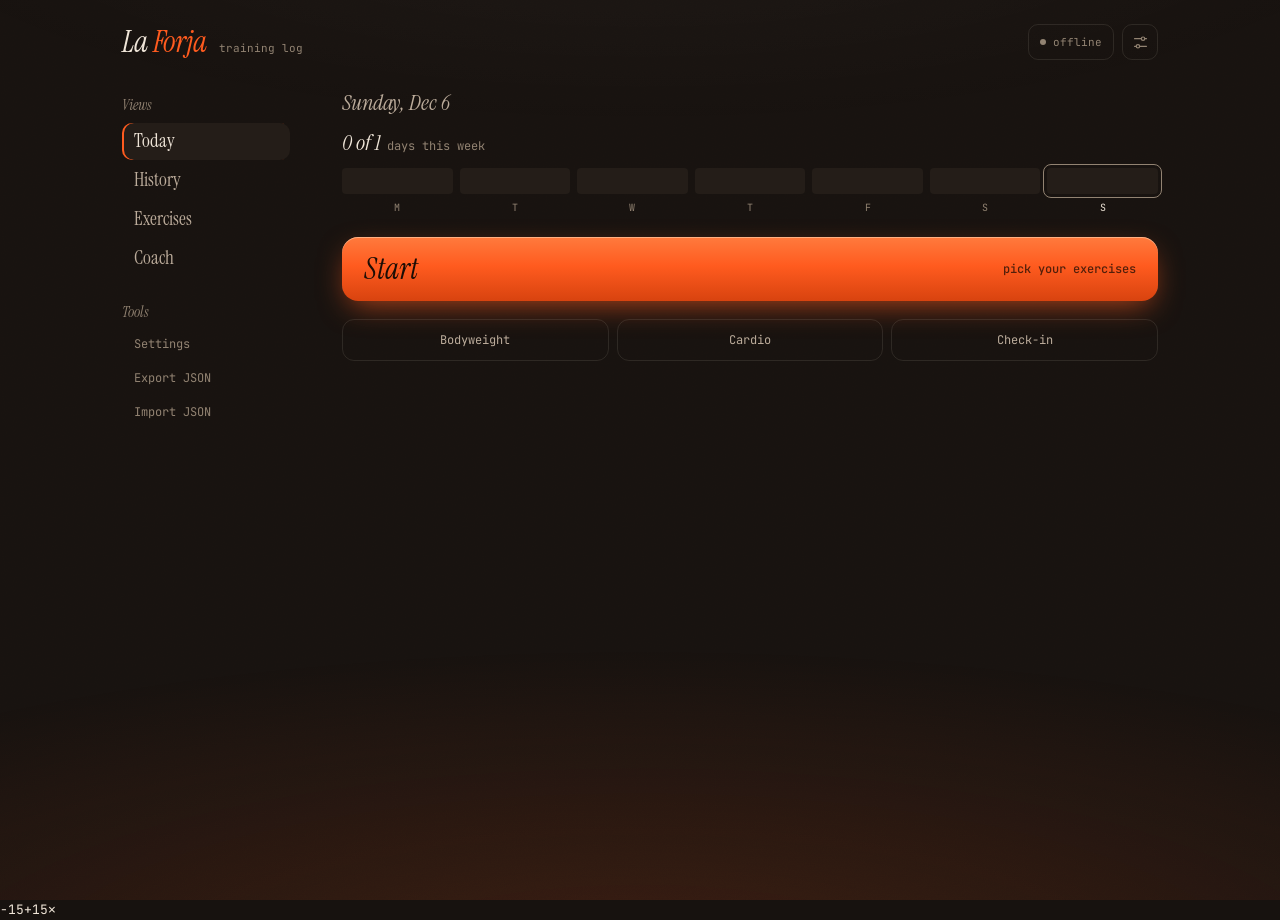
==== commit 82db1857: "The forge: La Forja's identity, carried through every screen Out: the generic gym-app kit — near-bla" ====
--- a/index.html
+++ b/index.html
@@ -4,7 +4,7 @@
 <meta charset="UTF-8">
 <meta name="viewport" content="width=device-width, initial-scale=1.0, viewport-fit=cover">
 <title>La Forja</title>
-<meta name="theme-color" content="#0a0c09">
+<meta name="theme-color" content="#17120f">
 <meta name="apple-mobile-web-app-capable" content="yes">
 <meta name="mobile-web-app-capable" content="yes">
 <meta name="apple-mobile-web-app-status-bar-style" content="black-translucent">
@@ -18,11 +18,11 @@
   tagline: '— the training log',
   description: 'Phone-first training log',
   iconLetter: 'F',
-  iconBg: '#0a0c09', iconFg: '#c8ff1f',
+  iconBg: '#17120f', iconFg: '#ff5b1f',
   STORAGE_KEY: 'cuaderno.v1',
   GIST_FILENAME: 'cuaderno.json',
   gistDescription: 'El Cuaderno — training log',
-  themeColors: { volt: '#0a0c09', reactor: '#070b12' },
+  themeColors: { forge: '#17120f' },
 };
 </script>
 <script>
@@ -36,7 +36,7 @@
   ctx.fillStyle = APP.iconBg;
   ctx.fillRect(0, 0, 180, 180);
   ctx.fillStyle = APP.iconFg;
-  ctx.font = '900 150px Impact, "Arial Black", sans-serif';
+  ctx.font = 'italic 150px Georgia, "Times New Roman", serif';   // the webfont isn't loaded yet in <head>; Georgia italic is the nearest mark
   ctx.textAlign = 'center';
   ctx.textBaseline = 'middle';
   ctx.fillText(APP.iconLetter, 90, 100);
@@ -64,476 +64,505 @@
 </script>
 <link rel="preconnect" href="https://fonts.googleapis.com">
 <link rel="preconnect" href="https://fonts.gstatic.com" crossorigin>
-<!-- SLOT:APP-FONTS — varsity condensed display + tabular mono data -->
-<link href="https://fonts.googleapis.com/css2?family=Big+Shoulders+Display:wght@500;700;900&family=JetBrains+Mono:wght@400;500;700&display=swap" rel="stylesheet">
+<!-- SLOT:APP-FONTS — Instrument Serif (the estate's voice: names, the big numbers) + JetBrains Mono (data only) -->
+<link href="https://fonts.googleapis.com/css2?family=Instrument+Serif:ital@0;1&family=JetBrains+Mono:wght@400;500;700&display=swap" rel="stylesheet">
 <style>
-/* ═══ SLOT:APP-THEME — Volt: carbon + volt lime performance HUD ═══ */
-:root, [data-theme="volt"] {
-  --bg: #0a0c09; --bg-elev: #10130d; --paper: #141710; --paper-hi: #1c2015;
-  --ink: #e8f0e0; --ink-dim: #a7b59a; --ink-faint: #5d6a52;
-  --accent: #c8ff1f; --accent-soft: #a3d419;
-  --line: #232818; --line-soft: #161a10;
-  --hot: #ff3d2e; --cool: #6df0d2;
-  --shadow: 0 1px 0 rgba(200,255,31,0.05) inset, 0 8px 24px rgba(0,0,0,0.6);
-  --c-sage-fg: #c8ff1f; --c-sage-bg: rgba(200,255,31,0.12); --c-sage-bd: rgba(200,255,31,0.4);
-  --c-dusty-fg: #6df0d2; --c-dusty-bg: rgba(109,240,210,0.12); --c-dusty-bd: rgba(109,240,210,0.4);
-  --danger: #ff3d2e;
-}
-[data-theme="reactor"] {
-  --bg: #070b12; --bg-elev: #0c1119; --paper: #0e1520; --paper-hi: #16202e;
-  --ink: #dce8f5; --ink-dim: #9db0c4; --ink-faint: #4e6075;
-  --accent: #00e5ff; --accent-soft: #00b3cc;
-  --line: #1a2533; --line-soft: #111a26;
-  --hot: #ffb300; --cool: #3dff9e;
-  --shadow: 0 1px 0 rgba(0,229,255,0.05) inset, 0 8px 24px rgba(0,0,0,0.6);
-  --c-sage-fg: #3dff9e; --c-sage-bg: rgba(61,255,158,0.12); --c-sage-bd: rgba(61,255,158,0.4);
-  --c-dusty-fg: #00e5ff; --c-dusty-bg: rgba(0,229,255,0.12); --c-dusty-bd: rgba(0,229,255,0.4);
-  --danger: #ff5470;
+/* ═══ SLOT:APP-THEME — THE FORGE. A smithy at night: heat is work, cold is rest.
+   Colour only appears where there is heat, and it always means the same thing:
+   ember = what you're working now · white-hot = the load in your hands, a PR · quench = rest.
+   --heat (0..1) drives the fire glow rising from the bottom edge; each screen sets it. ═══ */
+:root, [data-theme="forge"] {
+  --bg: #17120f; --bg-elev: #1d1713; --paper: #241d18; --paper-hi: #2f2620;   /* soot → iron */
+  --ink: #efe5d8; --ink-dim: #bcac9b; --ink-faint: #928372;                   /* ash → scale */
+  --accent: #ff5b1f; --accent-soft: #c2410f;                                    /* ember */
+  --hot: #ffd7a3; --cool: #7fb4d1;                                              /* white-hot · quench */
+  --line: rgba(239, 229, 216, 0.10); --line-soft: rgba(239, 229, 216, 0.05);
+  --shadow: 0 18px 50px -12px rgba(0, 0, 0, 0.7);
+  --c-sage-fg: #ff5b1f; --c-sage-bg: rgba(255, 91, 31, 0.10); --c-sage-bd: rgba(255, 91, 31, 0.38);
+  --c-dusty-fg: #7fb4d1; --c-dusty-bg: rgba(127, 180, 209, 0.10); --c-dusty-bd: rgba(127, 180, 209, 0.38);
+  --danger: #e5484d;
+  --serif: 'Instrument Serif', 'Iowan Old Style', Georgia, serif;
+  --mono: 'JetBrains Mono', ui-monospace, Menlo, monospace;
+  --strike: linear-gradient(180deg, #ff7a3d 0%, var(--accent) 45%, #d8430f 100%);
+  --heat: 0.35;
+  color-scheme: dark;
 }
 
 * { box-sizing: border-box; margin: 0; padding: 0; }
 html, body { height: 100%; }
-
 body {
   background: var(--bg); color: var(--ink);
-  font-family: 'JetBrains Mono', monospace; font-size: 13px; line-height: 1.55;
+  font-family: var(--mono); font-size: 13px; line-height: 1.55;
   font-variant-numeric: tabular-nums;
-  background-image:
-    radial-gradient(ellipse at 50% -10%, color-mix(in srgb, var(--accent) 7%, transparent) 0%, transparent 55%),
-    radial-gradient(ellipse at 90% 110%, color-mix(in srgb, var(--cool) 4%, transparent) 0%, transparent 50%),
-    repeating-linear-gradient(0deg, color-mix(in srgb, var(--ink) 2%, transparent) 0 1px, transparent 1px 4px);
   min-height: 100vh; -webkit-font-smoothing: antialiased;
   -webkit-tap-highlight-color: transparent;
   overscroll-behavior-y: contain;
 }
-
-h1, h2, h3, .display { font-family: 'Big Shoulders Display', 'Arial Narrow', sans-serif; font-weight: 900; text-transform: uppercase; letter-spacing: 0.02em; }
+/* the fire below the frame, and soot on steel. Fixed, behind everything, never intercepts a tap. */
+body::before, body::after { content: ''; position: fixed; inset: 0; pointer-events: none; z-index: -1; }
+body::before {
+  background: radial-gradient(120% 50% at 50% 108%, color-mix(in srgb, var(--accent) calc(var(--heat) * 34%), transparent) 0%, transparent 72%),
+              radial-gradient(90% 38% at 50% -12%, rgba(255, 255, 255, 0.03), transparent 70%);
+  transition: background 1.2s ease;
+}
+body::after {
+  opacity: 0.32; mix-blend-mode: overlay;
+  background-image: url("data:image/svg+xml;utf8,<svg xmlns='http://www.w3.org/2000/svg' width='160' height='160'><filter id='n'><feTurbulence type='fractalNoise' baseFrequency='.9' numOctaves='2' stitchTiles='stitch'/><feColorMatrix values='0 0 0 0 .5  0 0 0 0 .5  0 0 0 0 .5  0 0 0 .55 0'/></filter><rect width='100%' height='100%' filter='url(%23n)'/></svg>");
+}
+body[data-view="home"] { --heat: 0.45; }
+body[data-view="workout"] { --heat: 0.85; }
+body[data-view="workout"][data-mode="rest"] { --heat: calc(0.12 + var(--rest-heat, 0.5) * 0.6); }
+body[data-view="summary"] { --heat: 0.7; }
+body[data-view="history"], body[data-view="session"], body[data-view="exercises"], body[data-view="exercise"] { --heat: 0.22; }
+
+h1, h2, h3, .display { font-family: var(--serif); font-weight: 400; letter-spacing: -0.005em; }
 button { font-family: inherit; font-size: inherit; color: inherit; cursor: pointer; background: none; border: none; touch-action: manipulation; }
 input, textarea, select { font-family: inherit; font-size: inherit; color: inherit; background: none; border: none; outline: none; touch-action: manipulation; }
 a { color: var(--accent); text-decoration: none; border-bottom: 1px dashed var(--accent-soft); }
+:focus-visible { outline: 2px solid var(--hot); outline-offset: 2px; }
 
 .app {
-  display: grid; grid-template-columns: 240px 1fr;
+  display: grid; grid-template-columns: 220px 1fr;
   grid-template-rows: auto 1fr;
   grid-template-areas: "topbar topbar" "sidebar content";
-  min-height: 100vh; max-width: 1200px; margin: 0 auto;
-}
-
-.topbar { grid-area: topbar; display: flex; align-items: baseline; justify-content: space-between; padding: 26px 36px 14px; border-bottom: 1px solid var(--line); position: relative; }
-.topbar::after { content:''; position:absolute; left:36px; right:36px; bottom:-3px; height:1px; background: var(--line-soft); }
-.brand { display: flex; align-items: baseline; gap: 14px; flex-wrap: wrap; }
-.brand h1 { font-size: 46px; color: var(--ink); letter-spacing: 0.03em; line-height: 0.9; }
-.brand h1 .volt { color: var(--accent); }
-.tagline { color: var(--ink-faint); font-size: 11px; text-transform: uppercase; letter-spacing: 0.2em; }
+  min-height: 100vh; max-width: 1100px; margin: 0 auto;
+}
+
+/* wordmark: "La" in italic ash, "Forja" in ember — the maker's mark, small */
+.topbar { grid-area: topbar; display: flex; align-items: center; justify-content: space-between; padding: 24px 32px 12px; }
+.brand { display: flex; align-items: baseline; gap: 12px; }
+.brand h1 { font: italic 30px/1 var(--serif); color: var(--ink); }
+.brand h1 .volt { font-style: italic; color: var(--accent); }
+.tagline { color: var(--ink-faint); font-size: 11px; }
 .actions { display: flex; gap: 8px; align-items: center; }
-.gear-btn { color: var(--ink-faint); font-size: 16px; padding: 3px 8px; border: 1px solid var(--line); transition: color 0.15s, border-color 0.15s; }
+.gear-btn { color: var(--ink-faint); width: 36px; height: 36px; border-radius: 10px; border: 1px solid var(--line); display: inline-flex; align-items: center; justify-content: center; transition: color 0.15s, border-color 0.15s; }
+.gear-btn svg { width: 17px; height: 17px; }
 .gear-btn:hover { color: var(--ink); border-color: var(--accent-soft); }
 
-.sync-pip { display: inline-flex; align-items: center; gap: 6px; font-size: 10px; text-transform: uppercase; letter-spacing: 0.1em; color: var(--ink-faint); padding: 4px 10px; border: 1px solid var(--line); border-radius: 2px; cursor: pointer; transition: border-color 0.15s, color 0.15s; }
-.sync-pip:hover { color: var(--ink-dim); border-color: var(--accent-soft); }
+.sync-pip { display: inline-flex; align-items: center; gap: 7px; font-size: 11px; color: var(--ink-faint); padding: 0 11px; height: 36px; border: 1px solid var(--line); border-radius: 10px; cursor: pointer; }
 .sync-pip .dot { width: 6px; height: 6px; border-radius: 50%; background: var(--ink-faint); transition: background 0.15s; }
-.sync-pip.on .dot { background: var(--c-sage-fg); }
-.sync-pip.syncing .dot { background: var(--accent); animation: pulse 1s infinite; }
+.sync-pip.on .dot { background: var(--accent); box-shadow: 0 0 6px var(--accent); }
+.sync-pip.syncing .dot { background: var(--hot); animation: pulse 1s infinite; }
 .sync-pip.error .dot { background: var(--danger); }
 @keyframes pulse { 0%, 100% { opacity: 1; } 50% { opacity: 0.3; } }
 
-.sidebar { grid-area: sidebar; padding: 28px 24px 28px 36px; border-right: 1px solid var(--line); display: flex; flex-direction: column; gap: 28px; }
+.sidebar { grid-area: sidebar; padding: 26px 20px 28px 32px; display: flex; flex-direction: column; gap: 28px; }
 .sidebar section { display: flex; flex-direction: column; gap: 6px; }
-.sidebar h3 { font-size: 13px; letter-spacing: 0.18em; color: var(--ink-faint); margin-bottom: 6px; padding-left: 2px; }
-.nav-list { list-style: none; display: flex; flex-direction: column; gap: 1px; }
-.nav-list li { display: flex; justify-content: space-between; align-items: center; padding: 7px 10px; border-radius: 2px; cursor: pointer; color: var(--ink-dim); transition: background 0.12s, color 0.12s; font-size: 13px; user-select: none; }
+.sidebar h3 { font: italic 15px/1 var(--serif); color: var(--ink-faint); margin-bottom: 4px; }
+.nav-list { list-style: none; display: flex; flex-direction: column; gap: 2px; }
+.nav-list li { padding: 8px 12px; border-radius: 10px; cursor: pointer; color: var(--ink-dim); font: 19px/1.1 var(--serif); user-select: none; transition: background 0.12s, color 0.12s; }
 .nav-list li:hover { background: var(--paper); color: var(--ink); }
-.nav-list li.active { background: var(--paper); color: var(--ink); border-left: 2px solid var(--accent); padding-left: 8px; }
-.ghost-btn { color: var(--ink-faint); text-align: left; padding: 6px 10px; border-radius: 2px; font-size: 12px; transition: color 0.12s, background 0.12s; }
+.nav-list li.active { background: var(--paper); color: var(--ink); box-shadow: inset 2px 0 0 var(--accent); }
+.ghost-btn { color: var(--ink-faint); text-align: left; padding: 6px 12px; border-radius: 8px; font-size: 12px; }
 .ghost-btn:hover { color: var(--ink); background: var(--paper); }
-.tools .ghost-btn { font-size: 11px; }
-
-.content { grid-area: content; padding: 24px 36px 60px; overflow: hidden; }
-
-/* ── HUD pieces ── */
-.chamfer { clip-path: polygon(10px 0, 100% 0, 100% calc(100% - 10px), calc(100% - 10px) 100%, 0 100%, 0 10px); }
-
-.day-head { display: flex; justify-content: space-between; align-items: baseline; margin-bottom: 14px; animation: rise 0.45s both; }
-.day-head h2 { font-size: 36px; letter-spacing: 0.04em; line-height: 0.9; }
-.day-head .sub { font-size: 10px; color: var(--ink-faint); text-transform: uppercase; letter-spacing: 0.18em; }
-
-.screen-head { display: flex; align-items: baseline; gap: 12px; margin-bottom: 16px; animation: rise 0.4s both; }
-.screen-head h2 { font-size: 32px; letter-spacing: 0.04em; line-height: 0.9; }
-.screen-head .back { color: var(--ink-faint); font-size: 18px; padding: 2px 8px; border: 1px solid var(--line); }
-.screen-head .back:hover { color: var(--accent); border-color: var(--accent-soft); }
-.screen-head .sub { font-size: 10px; color: var(--ink-faint); text-transform: uppercase; letter-spacing: 0.16em; margin-left: auto; }
-
-/* week strip + streak */
-.week-strip { display: flex; align-items: center; gap: 10px; padding: 12px 14px; background: var(--paper); border: 1px solid var(--line); margin-bottom: 12px; animation: rise 0.45s 0.08s both; }
-.week-strip .dots { display: flex; gap: 8px; flex: 1; }
-.week-strip .wd { display: flex; flex-direction: column; align-items: center; gap: 4px; font-size: 8px; letter-spacing: 0.1em; color: var(--ink-faint); text-transform: uppercase; }
-.week-strip .wd .dot { width: 11px; height: 11px; border-radius: 50%; border: 1px solid var(--line); background: var(--bg); }
-.week-strip .wd.hit .dot { background: var(--accent); border-color: var(--accent); box-shadow: 0 0 7px color-mix(in srgb, var(--accent) 55%, transparent); }
-.week-strip .wd.today { color: var(--ink-dim); }
-.week-strip .wd.today .dot { border-color: var(--accent-soft); }
-.week-strip .streak { text-align: right; }
-.week-strip .streak .n { font-family: 'Big Shoulders Display', sans-serif; font-weight: 900; font-size: 26px; color: var(--accent); line-height: 0.9; }
-.week-strip .streak .l { font-size: 8px; letter-spacing: 0.16em; text-transform: uppercase; color: var(--ink-faint); }
-
-.plan-card { border: 1px solid var(--c-sage-bd); background: linear-gradient(160deg, color-mix(in srgb, var(--accent) 7%, var(--paper)) 0%, var(--paper) 55%); padding: 14px 16px; margin-bottom: 12px; animation: rise 0.45s 0.05s both; }
-.plan-card .plan-tag { font-size: 10px; letter-spacing: 0.2em; text-transform: uppercase; color: var(--accent); margin-bottom: 2px; display: flex; justify-content: space-between; }
-.plan-card .plan-tag .drop { color: var(--ink-faint); letter-spacing: 0.08em; cursor: pointer; }
+
+.content { grid-area: content; padding: 20px 32px 60px; overflow: hidden; }
+.chamfer { }   /* the old HUD corner-cut; the forge uses plain radii */
+
+/* ── headings ── */
+.day-head { display: flex; justify-content: space-between; align-items: baseline; margin-bottom: 18px; }
+.day-head h2 { font: italic 22px/1 var(--serif); color: var(--ink-dim); }
+.day-head .sub { font-size: 12px; color: var(--ink-faint); }
+.screen-head { display: flex; align-items: baseline; gap: 12px; margin: 6px 0 20px; flex-wrap: wrap; }
+.screen-head h2 { font-size: 44px; line-height: 1; }
+.screen-head .back { color: var(--ink-dim); font-size: 18px; width: 38px; height: 38px; border-radius: 10px; border: 1px solid var(--line); align-self: center; }
+.screen-head .sub { font-size: 12px; color: var(--ink-faint); margin-left: auto; }
+.sec-label { font: italic 17px/1 var(--serif); color: var(--ink-faint); margin: 26px 0 8px; display: flex; justify-content: space-between; align-items: baseline; }
+.sec-label a, .sec-label button { color: var(--accent); font: 12px var(--mono); border: none; }
+
+/* ── HOME: the day's work ── */
+.plan-card { margin-bottom: 22px; }
+.plan-card .plan-tag { font-size: 12px; color: var(--ink-faint); display: flex; justify-content: space-between; gap: 10px; margin-top: 8px; }
+.plan-card .plan-tag .drop { color: var(--ink-faint); cursor: pointer; text-decoration: underline dotted; text-underline-offset: 3px; }
 .plan-card .plan-tag .drop:hover { color: var(--danger); }
-.plan-card h3 { font-size: 26px; line-height: 0.95; margin-bottom: 8px; }
-.plan-card .plan-next { font-size: 10px; color: var(--cool); letter-spacing: 0.16em; text-transform: uppercase; margin: -5px 0 8px; }
-.plan-card .plan-ex { display: flex; align-items: center; gap: 8px; padding: 5px 0; border-top: 1px solid var(--line-soft); font-size: 12px; color: var(--ink-dim); }
-.plan-card .plan-ex .t { flex: 1; }
-.plan-card .plan-ex .n { color: var(--ink); }
-
-.block { background: var(--paper); border: 1px solid var(--line); padding: 13px 15px; margin-bottom: 10px; animation: rise 0.45s both; }
+.plan-card h3 { font-size: 52px; line-height: 0.98; letter-spacing: -0.01em; }
+.plan-card .plan-next { font-size: 12px; color: var(--accent); margin-bottom: 8px; }
+.plan-card .plan-list { margin-top: 18px; border-top: 1px solid var(--line); }
+.plan-card .plan-ex { display: flex; align-items: center; gap: 12px; padding: 9px 0; border-bottom: 1px solid var(--line); }
+.plan-card .plan-ex .t { flex: 1; display: flex; justify-content: space-between; align-items: baseline; gap: 10px; min-width: 0; }
+.plan-card .plan-ex .n { font: 21px/1.1 var(--serif); color: var(--ink); }
+.plan-card .plan-ex .d { font-size: 12px; color: var(--ink-faint); white-space: nowrap; }
+.plan-card .plan-ex .d em { font-style: normal; color: var(--ink); }
+
+/* the week: seven ingots, the days you trained still glowing */
+.week-strip { margin: 8px 0 22px; }
+.week-strip .streak { font-size: 12px; color: var(--ink-faint); margin-bottom: 12px; }
+.week-strip .streak .n { font: italic 22px/1 var(--serif); color: var(--ink); }
+.week-strip .dots { display: flex; gap: 7px; }
+.week-strip .wd { flex: 1; display: flex; flex-direction: column; align-items: stretch; gap: 6px; font-size: 10px; color: var(--ink-faint); text-align: center; }
+.week-strip .wd .dot { height: 26px; border-radius: 4px; background: var(--paper); }
+.week-strip .wd.hit .dot { background: linear-gradient(180deg, var(--hot), var(--accent) 55%, #b8360c); box-shadow: 0 0 14px -2px var(--accent); }
+.week-strip .wd.today .dot { outline: 1px solid var(--ink-faint); outline-offset: 3px; }
+.week-strip .wd.today { color: var(--ink); }
+
+.block { background: color-mix(in srgb, var(--paper) 82%, transparent); border-radius: 14px; padding: 14px 16px; margin-bottom: 10px; }
 .block .bk-head { display: flex; justify-content: space-between; align-items: baseline; gap: 8px; }
-.block .bk-name { font-family: 'Big Shoulders Display', sans-serif; font-weight: 900; text-transform: uppercase; font-size: 23px; letter-spacing: 0.03em; line-height: 1; }
-.block .bk-meta { font-size: 10px; color: var(--ink-faint); letter-spacing: 0.08em; }
-.set-chips { display: flex; flex-wrap: wrap; gap: 6px; margin-top: 9px; }
-.set-chip { font-size: 12px; padding: 4px 9px; background: var(--bg); border: 1px solid var(--line); color: var(--ink-dim); }
-.set-chip.pr { border-color: var(--hot); color: var(--hot); animation: prflash 0.9s; }
-@keyframes prflash { 0% { box-shadow: 0 0 0 0 color-mix(in srgb, var(--hot) 70%, transparent); } 100% { box-shadow: 0 0 0 14px transparent; } }
-
-.big-add { width: 100%; padding: 17px; margin: 4px 0 12px; font-family: 'Big Shoulders Display', sans-serif; font-weight: 900; text-transform: uppercase; font-size: 27px; letter-spacing: 0.08em; color: var(--bg); border: 2px solid var(--accent); background: var(--accent); transition: transform 0.08s, filter 0.15s; animation: rise 0.45s 0.04s both; }
-.big-add:active { transform: scale(0.985); }
-.big-add:hover { filter: brightness(1.08); }
-.big-add.ghost { color: var(--accent); background: color-mix(in srgb, var(--accent) 6%, transparent); }
-.quick-row { display: flex; gap: 8px; animation: rise 0.45s 0.15s both; }
-.quick-row button { flex: 1; padding: 10px; font-size: 11px; text-transform: uppercase; letter-spacing: 0.12em; color: var(--ink-dim); border: 1px solid var(--line); background: var(--paper); transition: color 0.12s, border-color 0.12s; }
-.quick-row button:hover { color: var(--ink); border-color: var(--accent-soft); }
-
-.daylog { margin-top: 16px; animation: rise 0.45s 0.2s both; }
-.daylog .dl-row { display: flex; justify-content: space-between; font-size: 11px; color: var(--ink-faint); padding: 4px 2px; border-bottom: 1px solid var(--line-soft); }
-.daylog .dl-row .v { color: var(--ink-dim); }
-
-.feed-card { display: flex; justify-content: space-between; align-items: baseline; gap: 10px; background: var(--paper); border: 1px solid var(--line); padding: 11px 14px; margin-bottom: 8px; cursor: pointer; transition: border-color 0.12s; animation: rise 0.45s both; }
-.feed-card:hover { border-color: var(--accent-soft); }
-.feed-card .fc-name { font-family: 'Big Shoulders Display', sans-serif; font-weight: 700; text-transform: uppercase; font-size: 17px; }
-.feed-card .fc-meta { font-size: 10px; color: var(--ink-faint); letter-spacing: 0.06em; text-align: right; }
-.feed-card .fc-pr { color: var(--hot); font-size: 10px; letter-spacing: 0.1em; }
-.sec-label { font-size: 10px; letter-spacing: 0.2em; text-transform: uppercase; color: var(--ink-faint); margin: 16px 0 8px; display: flex; justify-content: space-between; }
-.sec-label a, .sec-label button { color: var(--accent); font-size: 10px; letter-spacing: 0.1em; border: none; }
-
-@keyframes rise { from { opacity: 0; transform: translateY(10px); } to { opacity: 1; transform: translateY(0); } }
-
-/* ── ACTIVE WORKOUT: PLAYER ── */
+.block .bk-name { font: 23px/1.05 var(--serif); }
+.block .bk-meta { font-size: 11px; color: var(--ink-faint); white-space: nowrap; }
+.set-chips { display: flex; flex-wrap: wrap; gap: 6px; margin-top: 10px; }
+.set-chip { font-size: 12px; padding: 4px 9px; border-radius: 7px; background: var(--bg); color: var(--ink-dim); }
+.set-chip.pr { color: var(--hot); background: color-mix(in srgb, var(--accent) 18%, var(--bg)); box-shadow: 0 0 12px -4px var(--accent); }
+
+/* the strike: every primary action is the same hot bar, serif italic, thumb-height */
+.big-add { width: 100%; min-height: 64px; padding: 16px 22px; margin: 4px 0 14px; display: flex; align-items: center; justify-content: space-between; gap: 12px; border-radius: 16px;
+  background: var(--strike); color: #1b0d05; font: italic 30px/1 var(--serif); text-align: left;
+  box-shadow: 0 10px 30px -8px rgba(255, 91, 31, 0.7), inset 0 1px 0 rgba(255, 230, 200, 0.5); transition: transform 0.08s; }
+.big-add small { font: 500 12px/1.2 var(--mono); opacity: 0.75; text-align: right; }
+.big-add:active { transform: translateY(2px) scale(0.99); }
+.big-add.ghost { background: transparent; color: var(--ink); box-shadow: inset 0 0 0 1px var(--line); font-size: 22px; min-height: 54px; }
+.big-add.ghost small { color: var(--ink-faint); opacity: 1; }
+.quick-row { display: flex; gap: 8px; margin-top: 18px; }
+.quick-row button { flex: 1; padding: 12px 6px; border-radius: 12px; font-size: 12px; color: var(--ink-dim); border: 1px solid var(--line); }
+.quick-row button:active { color: var(--ink); border-color: var(--accent-soft); }
+.daylog { margin-top: 14px; }
+.daylog .dl-row { display: flex; justify-content: space-between; gap: 12px; font-size: 12px; color: var(--ink-faint); padding: 7px 0; border-bottom: 1px solid var(--line-soft); }
+.daylog .dl-row .v { color: var(--ink-dim); text-align: right; }
+
+.feed-card { display: flex; justify-content: space-between; align-items: baseline; gap: 12px; padding: 12px 2px; border-bottom: 1px solid var(--line); cursor: pointer; }
+.feed-card:active .fc-name { color: var(--accent); }
+.feed-card .fc-name { font: 21px/1.1 var(--serif); flex: 0 1 auto; min-width: 0; white-space: nowrap; overflow: hidden; text-overflow: ellipsis; }
+.feed-card .fc-meta { font-size: 11px; color: var(--ink-faint); text-align: right; flex: 1 0 40%; }
+.feed-card .fc-pr { color: var(--hot); }
+
+/* ── ACTIVE WORKOUT ── */
 body[data-view="workout"] .topbar, body[data-view="workout"] .sidebar { display: none; }
-/* the grid still reserves the hidden sidebar's 240px column on desktop — drop the grid entirely
-   so .player-body's own max-width+auto margins center against the full viewport */
 body[data-view="workout"] .app { display: block; max-width: none; margin: 0; }
 body[data-view="workout"] .content { padding: 0; }
-.player-head { position: fixed; top: 0; left: 0; right: 0; z-index: 300; display: flex; align-items: center; gap: 10px; background: color-mix(in srgb, var(--bg) 92%, transparent); backdrop-filter: blur(10px); border-bottom: 1px solid var(--line); padding: calc(10px + env(safe-area-inset-top)) 14px 10px; }
-.player-head .wk-time { font-family: 'Big Shoulders Display', sans-serif; font-weight: 900; font-size: 28px; color: var(--accent); line-height: 0.9; min-width: 80px; }
-.player-head .wk-meta { font-size: 9px; color: var(--ink-faint); letter-spacing: 0.14em; text-transform: uppercase; flex: 1; }
-.player-head .wk-finish { background: var(--accent); color: var(--bg); font-family: 'Big Shoulders Display', sans-serif; font-weight: 900; text-transform: uppercase; font-size: 17px; letter-spacing: 0.08em; padding: 9px 18px; }
-.player-head .wk-cancel { color: var(--ink-faint); font-size: 16px; padding: 8px 12px; border: 1px solid var(--line); }
-.player-head .wk-cancel:hover { color: var(--danger); }
-
-.player-body { padding: calc(64px + env(safe-area-inset-top)) 14px calc(170px + env(safe-area-inset-bottom)); max-width: 640px; margin: 0 auto; }
-.media-panel { position: relative; width: 100%; aspect-ratio: 16/9; background: #000; border: 1px solid var(--line); margin-bottom: 12px; overflow: hidden; animation: rise 0.35s both; }
+.player-head { position: fixed; top: 0; left: 0; right: 0; z-index: 300; display: flex; align-items: center; gap: 10px;
+  background: color-mix(in srgb, var(--bg) 88%, transparent); -webkit-backdrop-filter: blur(12px); backdrop-filter: blur(12px);
+  padding: calc(10px + env(safe-area-inset-top)) 14px 10px; }
+.player-head .wk-time { font: italic 26px/1 var(--serif); color: var(--ink); min-width: 70px; }
+.player-head .wk-meta { font-size: 11px; color: var(--ink-faint); flex: 1; }
+.player-head .wk-finish { height: 40px; padding: 0 18px; border-radius: 11px; background: var(--strike); color: #1b0d05; font: italic 20px/1 var(--serif); }
+.player-head .wk-cancel { width: 40px; height: 40px; border-radius: 11px; color: var(--ink-faint); border: 1px solid var(--line); font-size: 15px; }
+
+.player-body { padding: calc(66px + env(safe-area-inset-top)) 18px calc(170px + env(safe-area-inset-bottom)); max-width: 560px; margin: 0 auto; }
+body[data-mode="set"] .player-body, body[data-mode="rest"] .player-body, body[data-mode="count"] .player-body { padding-bottom: calc(24px + env(safe-area-inset-bottom)); }
+
+/* demos are shot in bright studios; the forge relights them in iron and ember so they stop fighting the screen */
+.media-panel { position: relative; width: 100%; aspect-ratio: 16 / 10; background: #000; border-radius: 16px; margin-bottom: 16px; overflow: hidden; }
 .media-panel iframe { position: absolute; inset: 0; width: 100%; height: 100%; border: 0; }
-.media-panel .mono-tile { position: absolute; inset: 0; display: flex; flex-direction: column; align-items: center; justify-content: center; gap: 10px; background: linear-gradient(160deg, color-mix(in srgb, var(--accent) 10%, var(--bg-elev)) 0%, var(--bg-elev) 60%); }
-.media-panel .mono-tile .big { font-family: 'Big Shoulders Display', sans-serif; font-weight: 900; font-size: 84px; color: var(--accent); opacity: 0.35; line-height: 0.8; }
+.media-panel .flipimg { position: absolute; inset: 0; width: 100%; height: 100%; object-fit: cover; filter: grayscale(1) contrast(1.15) brightness(0.82); }
+.media-panel:has(.flipimg)::after { content: ''; position: absolute; inset: 0; pointer-events: none; background: linear-gradient(180deg, transparent 45%, rgba(23, 18, 15, 0.85)), var(--accent); mix-blend-mode: multiply; opacity: 0.55; }
+.media-panel .mono-tile { position: absolute; inset: 0; display: flex; flex-direction: column; align-items: center; justify-content: center; gap: 12px;
+  background: radial-gradient(80% 90% at 50% 120%, color-mix(in srgb, var(--accent) 22%, transparent), transparent 70%), var(--paper); }
+.media-panel .mono-tile .big { font: italic 96px/0.8 var(--serif); color: var(--accent); opacity: 0.5; }
 .media-panel .mono-tile .row { display: flex; gap: 8px; }
-.media-panel .mono-tile button { font-size: 11px; letter-spacing: 0.12em; text-transform: uppercase; color: var(--cool); border: 1px solid var(--c-dusty-bd); padding: 9px 14px; background: color-mix(in srgb, var(--bg) 70%, transparent); }
-
-.px-name { font-family: 'Big Shoulders Display', sans-serif; font-weight: 900; text-transform: uppercase; font-size: 32px; letter-spacing: 0.03em; line-height: 0.95; }
-.px-last { font-size: 11px; color: var(--ink-faint); letter-spacing: 0.08em; margin: 4px 0 12px; }
-.px-last .v { color: var(--cool); }
-
-.set-table { display: grid; grid-template-columns: 24px 54px 44px 1fr 44px 60px 50px; gap: 6px; align-items: stretch; }
-.set-table .th { font-size: 8.5px; letter-spacing: 0.12em; text-transform: uppercase; color: var(--ink-faint); align-self: end; padding-bottom: 4px; text-align: center; }
+.media-panel .mono-tile button { font-size: 12px; color: var(--cool); border: 1px solid var(--c-dusty-bd); padding: 9px 14px; border-radius: 10px; background: color-mix(in srgb, var(--bg) 60%, transparent); }
+
+.px-name { font: 40px/1 var(--serif); letter-spacing: -0.005em; }
+.px-last { font-size: 12px; color: var(--ink-faint); margin: 8px 0 14px; }
+.px-last .v { color: var(--ink); }
+
+/* SET screen: the load you're lifting is the hot metal */
+.set-progress { display: flex; justify-content: space-between; align-items: center; margin: 12px 0 0; }
+.set-progress .sp { display: flex; gap: 6px; align-items: center; font-size: 0; }
+.set-progress .sp i { width: 22px; height: 6px; border-radius: 2px; background: var(--paper-hi); }
+.set-progress .sp i.done { background: var(--accent); }
+.set-progress .sp i.now { background: var(--hot); box-shadow: 0 0 10px var(--accent); }
+.set-progress .sp .lbl { font-size: 12px; color: var(--ink-faint); margin-left: 8px; }
+.set-progress .el { font-size: 12px; color: var(--ink-faint); }
+.solo { display: grid; grid-template-columns: 1fr 1fr; gap: 12px; margin: 6px 0 12px; }
+.solo .cell { background: color-mix(in srgb, var(--paper) 85%, transparent); border-radius: 16px; padding: 12px 14px 12px; display: flex; flex-direction: column; min-width: 0; }
+.solo .cell .l { font-size: 11px; color: var(--ink-faint); display: flex; justify-content: space-between; align-items: center; min-height: 22px; }
+.solo .cell input { width: 100%; font: 76px/1.05 var(--serif); font-variant-numeric: lining-nums; color: var(--ink); padding: 2px 0; caret-color: var(--accent); }
+.solo .cell input[data-fld="w"] { color: var(--hot); filter: drop-shadow(0 0 10px rgba(255, 91, 31, 0.9)) drop-shadow(0 0 24px rgba(255, 91, 31, 0.45)); }   /* not text-shadow: an <input> clips it to its box, a hard rectangle of glow */
+.solo .cell .bw-cell { font: italic 64px/1.1 var(--serif); color: var(--ink-faint); padding: 4px 0; }
+.solo .cell .step { display: flex; gap: 8px; margin-top: 4px; }
+.solo .cell .step button { flex: 1; height: 44px; border-radius: 11px; border: 1px solid var(--line); color: var(--ink); font-size: 20px; }
+.solo .cell .step button:active { background: color-mix(in srgb, var(--accent) 16%, transparent); }
+.unit-flip { font: 12px var(--mono); color: var(--cool); padding: 4px 0 4px 8px; }
+.done-set-btn { width: 100%; min-height: 88px; margin-top: 10px; border-radius: 18px; background: var(--strike); color: #1b0d05; font: italic 38px/1 var(--serif);
+  box-shadow: 0 12px 34px -8px rgba(255, 91, 31, 0.75), inset 0 1px 0 rgba(255, 230, 200, 0.5); transition: transform 0.07s; }
+.done-set-btn:active { transform: translateY(2px) scale(0.99); }
+.set-links { display: flex; justify-content: space-between; gap: 12px; margin-top: 16px; }
+.set-links button { font-size: 12px; color: var(--ink-faint); padding: 8px 2px; }
+.set-links button:active { color: var(--accent); }
+.form-steps { background: color-mix(in srgb, var(--paper) 85%, transparent); border-radius: 14px; padding: 14px 18px 12px 34px; margin-top: 12px; font-size: 12px; color: var(--ink-dim); line-height: 1.65; }
+.form-steps li { margin-bottom: 6px; }
+.wk-add-set { margin-top: 12px; font-size: 12px; color: var(--ink-faint); padding: 13px 0; width: 100%; text-align: center; border: 1px dashed var(--line); border-radius: 12px; }
+.wk-add-set:active { color: var(--accent); border-color: var(--accent-soft); }
+
+/* EDIT: the table, for fixing numbers after the fact */
+.set-table { display: grid; grid-template-columns: 22px 50px 42px 1fr 42px 58px 48px; gap: 6px; align-items: stretch; }
+.set-table .th { font-size: 10px; color: var(--ink-faint); align-self: end; padding-bottom: 4px; text-align: center; }
 .set-table .tr { display: contents; }
 .set-table .td { display: flex; align-items: center; justify-content: center; min-height: 52px; font-size: 13px; }
-.set-table .sn { color: var(--ink-faint); }
+.set-table .sn { color: var(--ink-faint); font: italic 18px var(--serif); }
 .set-table .prev { color: var(--ink-faint); font-size: 11px; cursor: pointer; flex-direction: column; line-height: 1.2; }
-.set-table .prev:active { color: var(--cool); }
-.set-table input { width: 100%; height: 52px; background: var(--bg); border: 1px solid var(--line); text-align: center; font-size: 17px; font-weight: 500; color: var(--ink); transition: border-color 0.12s; }
-.set-table input:focus { border-color: var(--accent); }
-.set-table .st { height: 52px; border: 1px solid var(--line); background: var(--paper-hi); color: var(--accent); font-size: 20px; user-select: none; -webkit-user-select: none; }
-.set-table .st:active { background: color-mix(in srgb, var(--accent) 16%, var(--paper)); }
-.set-table .ck { width: 100%; height: 52px; border: 1px solid var(--line); color: var(--ink-faint); font-size: 17px; transition: all 0.12s; }
-.set-table .ck:active { transform: scale(0.92); }
-.set-table .tr.done input { background: color-mix(in srgb, var(--accent) 9%, var(--bg)); border-color: var(--c-sage-bd); color: var(--accent); }
-.set-table .tr.done .ck { background: var(--accent); border-color: var(--accent); color: var(--bg); font-weight: 700; }
-.set-table .tr.done .prev, .set-table .tr.done .st { opacity: 0.35; }
-.wk-add-set { margin-top: 10px; font-size: 11px; letter-spacing: 0.14em; text-transform: uppercase; color: var(--ink-faint); padding: 10px 0; width: 100%; text-align: center; border: 1px dashed var(--line); }
-.wk-add-set:active { color: var(--accent); border-color: var(--accent-soft); }
-
-/* overview strip + player nav (fixed bottom stack) */
-.ov-strip { position: fixed; left: 0; right: 0; bottom: calc(64px + env(safe-area-inset-bottom)); z-index: 290; display: flex; gap: 8px; overflow-x: auto; -webkit-overflow-scrolling: touch; padding: 8px 12px; background: color-mix(in srgb, var(--bg) 92%, transparent); backdrop-filter: blur(10px); border-top: 1px solid var(--line-soft); scrollbar-width: none; }
+.set-table input { width: 100%; height: 52px; border-radius: 11px; background: var(--paper); text-align: center; font: 26px/1 var(--serif); color: var(--ink); }
+.set-table input:focus { box-shadow: inset 0 0 0 1px var(--accent); }
+.set-table .st { height: 52px; border-radius: 11px; border: 1px solid var(--line); color: var(--ink-dim); font-size: 19px; user-select: none; -webkit-user-select: none; }
+.set-table .st:active { background: color-mix(in srgb, var(--accent) 16%, transparent); }
+.set-table .ck { width: 100%; height: 52px; border-radius: 11px; border: 1px solid var(--line); color: var(--ink-faint); font-size: 17px; }
+.set-table .tr.done input { color: var(--hot); background: color-mix(in srgb, var(--accent) 14%, var(--paper)); }
+.set-table .tr.done .ck { background: var(--strike); border-color: transparent; color: #1b0d05; font-weight: 700; }
+.set-table .tr.done .prev, .set-table .tr.done .st { opacity: 0.3; }
+.set-table .st-off { visibility: hidden; }
+.set-table .bw-cell { height: 52px; display: flex; align-items: center; justify-content: center; border-radius: 11px; border: 1px dashed var(--line); color: var(--ink-faint); font: italic 18px var(--serif); }
+
+/* the bottom stack in EDIT */
+.ov-strip { position: fixed; left: 0; right: 0; bottom: calc(66px + env(safe-area-inset-bottom)); z-index: 290; display: flex; gap: 8px; overflow-x: auto; -webkit-overflow-scrolling: touch;
+  padding: 8px 12px; background: color-mix(in srgb, var(--bg) 88%, transparent); -webkit-backdrop-filter: blur(12px); backdrop-filter: blur(12px); scrollbar-width: none; }
 .ov-strip::-webkit-scrollbar { display: none; }
-.ov-chip { display: flex; align-items: center; gap: 7px; padding: 5px 9px 5px 5px; border: 1px solid var(--line); background: var(--paper); flex-shrink: 0; max-width: 150px; }
-.ov-chip.focused { border-color: var(--accent); background: color-mix(in srgb, var(--accent) 8%, var(--paper)); }
-.ov-chip .nm { font-family: 'Big Shoulders Display', sans-serif; font-weight: 700; text-transform: uppercase; font-size: 13px; white-space: nowrap; overflow: hidden; text-overflow: ellipsis; }
-.ov-chip .dn { font-size: 9px; color: var(--ink-faint); }
+.ov-chip { display: flex; align-items: center; gap: 8px; padding: 5px 11px 5px 5px; border-radius: 12px; background: var(--paper); flex-shrink: 0; max-width: 170px; text-align: left; }
+.ov-chip.focused { box-shadow: inset 0 0 0 1px var(--accent); }
+.ov-chip .nm { font: 15px/1.1 var(--serif); white-space: nowrap; overflow: hidden; text-overflow: ellipsis; display: inline-block; max-width: 110px; }
+.ov-chip .dn { font-size: 10px; color: var(--ink-faint); }
 .ov-chip.done-all .dn { color: var(--accent); }
-.ov-chip.addx { color: var(--accent); font-size: 20px; padding: 5px 13px; }
-.player-nav { position: fixed; left: 0; right: 0; bottom: 0; z-index: 300; display: flex; align-items: stretch; gap: 8px; padding: 8px 12px calc(8px + env(safe-area-inset-bottom)); background: var(--bg-elev); border-top: 1px solid var(--line); }
-.player-nav .pn-prev { flex: 1; border: 1px solid var(--line); color: var(--ink-dim); font-family: 'Big Shoulders Display', sans-serif; font-weight: 900; text-transform: uppercase; font-size: 17px; letter-spacing: 0.06em; padding: 12px 0; }
-.player-nav .pn-mid { display: flex; flex-direction: column; align-items: center; justify-content: center; min-width: 74px; font-size: 9px; letter-spacing: 0.14em; text-transform: uppercase; color: var(--ink-faint); }
-.player-nav .pn-mid .n { font-family: 'Big Shoulders Display', sans-serif; font-weight: 900; font-size: 19px; color: var(--ink); letter-spacing: 0.04em; }
-.player-nav .pn-next { flex: 2; background: var(--paper-hi); border: 1px solid var(--line); color: var(--ink); font-family: 'Big Shoulders Display', sans-serif; font-weight: 900; text-transform: uppercase; font-size: 19px; letter-spacing: 0.07em; padding: 12px 0; transition: background 0.2s, color 0.2s; }
-.player-nav .pn-next.go { background: var(--accent); border-color: var(--accent); color: var(--bg); animation: gopulse 1.4s infinite; }
-@keyframes gopulse { 0%,100% { box-shadow: 0 0 0 0 color-mix(in srgb, var(--accent) 50%, transparent); } 50% { box-shadow: 0 0 18px 2px color-mix(in srgb, var(--accent) 50%, transparent); } }
-
-/* thumbnails */
-.thumb { width: 44px; height: 44px; object-fit: cover; border: 1px solid var(--line); flex-shrink: 0; display: flex; align-items: center; justify-content: center; background: linear-gradient(160deg, color-mix(in srgb, var(--accent) 12%, var(--paper)) 0%, var(--paper) 70%); font-family: 'Big Shoulders Display', sans-serif; font-weight: 900; font-size: 22px; color: var(--accent); text-transform: uppercase; }
-.thumb.sm { width: 34px; height: 34px; font-size: 17px; }
-.thumb img, img.thumb { background: #fff; }
-
-/* ── runner screens ── */
-.media-panel .flipimg { position: absolute; inset: 0; width: 100%; height: 100%; object-fit: contain; background: #fff; }
-.brief-row { display: flex; align-items: center; gap: 12px; background: var(--paper); border: 1px solid var(--line); padding: 10px 12px; margin-bottom: 8px; animation: rise 0.4s both; }
+.ov-chip.addx { color: var(--accent); font-size: 20px; padding: 5px 14px; }
+.player-nav { position: fixed; left: 0; right: 0; bottom: 0; z-index: 300; display: flex; align-items: stretch; gap: 8px; padding: 8px 12px calc(10px + env(safe-area-inset-bottom)); background: var(--bg-elev); }
+.player-nav .pn-prev { flex: 1; border-radius: 12px; border: 1px solid var(--line); color: var(--ink-dim); font: italic 20px/1 var(--serif); padding: 12px 0; }
+.player-nav .pn-mid { display: flex; flex-direction: column; align-items: center; justify-content: center; min-width: 70px; font-size: 10px; color: var(--ink-faint); }
+.player-nav .pn-mid .n { font: italic 22px/1 var(--serif); color: var(--ink); }
+.player-nav .pn-next { flex: 2; border-radius: 12px; background: var(--paper-hi); color: var(--ink); font: italic 22px/1 var(--serif); padding: 12px 0; transition: background 0.2s, color 0.2s; }
+.player-nav .pn-next.go { background: var(--strike); color: #1b0d05; box-shadow: 0 8px 24px -8px rgba(255, 91, 31, 0.7); }
+
+/* thumbnails: relit like the demo panel */
+.thumb { width: 46px; height: 46px; border-radius: 10px; object-fit: cover; flex-shrink: 0; display: flex; align-items: center; justify-content: center;
+  background: radial-gradient(90% 90% at 50% 120%, color-mix(in srgb, var(--accent) 26%, transparent), transparent 70%), var(--paper);
+  font: italic 22px/1 var(--serif); color: var(--accent); }
+img.thumb { filter: grayscale(1) sepia(0.55) hue-rotate(-12deg) saturate(1.5) contrast(1.05) brightness(0.78); background: var(--paper); }
+.thumb.sm { width: 34px; height: 34px; font-size: 17px; border-radius: 8px; }
+
+/* BRIEF */
+.brief-title { font: 48px/1 var(--serif); margin: 8px 0 6px; }
+.brief-sub { font-size: 12px; color: var(--ink-faint); margin-bottom: 16px; }
+.brief-row { display: flex; align-items: center; gap: 12px; padding: 10px 0; border-bottom: 1px solid var(--line); }
 .brief-row .bi { flex: 1; min-width: 0; }
-.brief-row .bi .n { font-family: 'Big Shoulders Display', sans-serif; font-weight: 900; text-transform: uppercase; font-size: 19px; letter-spacing: 0.03em; line-height: 1; display: block; }
-.brief-row .bi .t { font-size: 10px; color: var(--ink-faint); letter-spacing: 0.08em; }
-.brief-title { font-family: 'Big Shoulders Display', sans-serif; font-weight: 900; text-transform: uppercase; font-size: 38px; line-height: 0.9; margin: 8px 0 2px; }
-.brief-sub { font-size: 10px; color: var(--ink-faint); text-transform: uppercase; letter-spacing: 0.2em; margin-bottom: 14px; }
-
-.count-wrap { text-align: center; padding-top: 16vh; }
-.count-num { font-family: 'Big Shoulders Display', sans-serif; font-weight: 900; font-size: min(44vh, 70vw); line-height: 0.85; color: var(--accent); animation: countpop 0.5s; text-shadow: 0 0 60px color-mix(in srgb, var(--accent) 35%, transparent); }
-@keyframes countpop { from { transform: scale(1.25); opacity: 0; } to { transform: scale(1); opacity: 1; } }
-.count-sub { font-size: 11px; letter-spacing: 0.3em; text-transform: uppercase; color: var(--ink-faint); margin-top: 12px; }
-
-.set-progress { display: flex; justify-content: space-between; align-items: baseline; margin: 2px 0 10px; }
-.set-progress .sp { font-family: 'Big Shoulders Display', sans-serif; font-weight: 900; font-size: 21px; color: var(--accent); }
-.set-progress .el { font-size: 11px; color: var(--ink-faint); }
-.done-set-btn { width: 100%; margin-top: 16px; padding: 22px; background: var(--accent); color: var(--bg); font-family: 'Big Shoulders Display', sans-serif; font-weight: 900; text-transform: uppercase; font-size: 32px; letter-spacing: 0.1em; transition: transform 0.07s, box-shadow 0.2s; }
-.done-set-btn:active { transform: scale(0.98); box-shadow: 0 0 30px color-mix(in srgb, var(--accent) 55%, transparent); }
-.set-links { display: flex; justify-content: center; gap: 18px; margin-top: 14px; }
-.set-links button { font-size: 10px; letter-spacing: 0.14em; text-transform: uppercase; color: var(--ink-faint); padding: 8px 4px; }
-.set-links button:active { color: var(--accent); }
-.form-steps { background: var(--paper); border: 1px solid var(--line); padding: 12px 16px 12px 32px; margin-top: 10px; font-size: 12px; color: var(--ink-dim); line-height: 1.6; }
-.form-steps li { margin-bottom: 6px; }
-
-.rest-wrap { text-align: center; padding-top: 7vh; }
-.rest-label { font-size: 11px; letter-spacing: 0.32em; text-transform: uppercase; color: var(--ink-faint); }
-.rest-num { font-family: 'Big Shoulders Display', sans-serif; font-weight: 900; font-size: min(30vh, 52vw); line-height: 0.9; color: var(--cool); }
-.rest-num.go { color: var(--accent); animation: countpop 0.4s; }
-.rest-track { height: 4px; background: var(--line-soft); margin: 12px 0 18px; }
-.rest-track .fill { height: 100%; background: var(--cool); transition: width 1s linear; }
+.brief-row .bi .n { font: 21px/1.1 var(--serif); display: block; }
+.brief-row .bi .t { font-size: 12px; color: var(--ink-faint); }
+
+/* COUNT: 3 · 2 · 1, the metal coming up to heat */
+.count-wrap { text-align: center; padding-top: 14vh; }
+.count-num { font: 400 min(46vh, 72vw)/0.85 var(--serif); color: var(--hot); animation: countpop 0.5s; text-shadow: 0 0 40px rgba(255, 91, 31, 0.9), 0 0 110px rgba(255, 91, 31, 0.45); }
+@keyframes countpop { from { transform: scale(1.18); opacity: 0; } to { transform: scale(1); opacity: 1; } }
+.count-sub { font: italic 20px var(--serif); color: var(--ink-faint); margin-top: 14px; }
+
+/* REST: the quench. --rest-heat (1 → 0) is written by the ticker from the real countdown, so the number
+   cools from white-hot to steel exactly as the rest runs out, and is back in the fire at zero. */
+.rest-wrap { text-align: center; padding-top: 9vh; }
+.rest-label { font: italic 20px var(--serif); color: var(--ink-faint); }
+.rest-num { font: 400 min(28vh, 40vw)/1 var(--serif); letter-spacing: -0.02em; margin: 6px 0 4px; font-variant-numeric: tabular-nums lining-nums;
+  color: color-mix(in oklab, var(--hot) calc(var(--rest-heat, 1) * 100%), var(--cool));
+  text-shadow: 0 0 calc(var(--rest-heat, 1) * 30px) rgba(255, 91, 31, calc(var(--rest-heat, 1) * 0.9)); }
+.rest-num.go { color: var(--hot); text-shadow: 0 0 30px rgba(255, 91, 31, 0.9); animation: countpop 0.4s; }
+.rest-track { height: 3px; border-radius: 2px; background: var(--paper-hi); margin: 10px 30px 24px; overflow: hidden; }
+.rest-track .fill { height: 100%; background: linear-gradient(90deg, var(--cool), var(--accent)); transition: width 1s linear; }
 .rest-btns { display: flex; justify-content: center; gap: 10px; }
-.rest-btns button { font-size: 13px; padding: 12px 20px; border: 1px solid var(--line); color: var(--ink-dim); }
-.rest-btns .skip { background: var(--paper-hi); color: var(--cool); border-color: var(--c-dusty-bd); font-family: 'Big Shoulders Display', sans-serif; font-weight: 900; text-transform: uppercase; font-size: 17px; letter-spacing: 0.08em; }
-.upnext-card { display: flex; align-items: center; gap: 12px; background: var(--paper); border: 1px solid var(--line); padding: 12px 14px; margin: 22px auto 0; max-width: 420px; text-align: left; animation: rise 0.4s both; }
+.rest-btns button { height: 48px; padding: 0 18px; border-radius: 12px; font-size: 13px; border: 1px solid var(--line); color: var(--ink-dim); }
+.rest-btns .skip { color: var(--cool); border-color: var(--c-dusty-bd); font: italic 20px/1 var(--serif); }
+.upnext-card { display: flex; align-items: center; gap: 12px; background: color-mix(in srgb, var(--paper) 85%, transparent); border-radius: 16px; padding: 14px 16px; margin: 34px auto 0; max-width: 420px; text-align: left; }
 .upnext-card .uc { flex: 1; min-width: 0; }
-.upnext-card .uc .tag { font-size: 9px; letter-spacing: 0.2em; text-transform: uppercase; color: var(--accent); }
-.upnext-card .uc .n { font-family: 'Big Shoulders Display', sans-serif; font-weight: 900; text-transform: uppercase; font-size: 19px; line-height: 1; display: block; }
-.upnext-card .uc .d { font-size: 11px; color: var(--ink-dim); }
-
-/* ── coach: fixed full-screen overlay with an INNER scroller — the page itself never scrolls,
-   so the iOS keyboard can't shove the screen around. Height tracked via visualViewport. ── */
+.upnext-card .uc .tag { font-size: 11px; color: var(--ink-faint); }
+.upnext-card .uc .tag.new { color: var(--accent); }
+.upnext-card .uc .n { font: 24px/1.1 var(--serif); display: block; margin: 2px 0; }
+.upnext-card .uc .d { font-size: 12px; color: var(--ink-dim); }
+
+/* ── coach ── */
 body[data-view="coach"] { overflow: hidden; }
 body[data-view="coach"] .fab { display: none !important; }
 .coach-wrap { position: fixed; inset: 0; z-index: 600; display: flex; flex-direction: column; background: var(--bg); padding-top: env(safe-area-inset-top); }
-@media (max-width: 880px) { .coach-wrap { bottom: calc(58px + env(safe-area-inset-bottom)); } }   /* tabs stay tappable below the overlay */
-.coach-input textarea { height: 48px; max-height: 120px; font-size: 16px; }
-.coach-head { display: flex; justify-content: space-between; align-items: center; padding: 12px 16px 8px; border-bottom: 1px solid var(--line); flex-shrink: 0; }
-.coach-head h2 { font-size: 28px; line-height: 0.9; }
-.coach-msgs { flex: 1; overflow-y: auto; -webkit-overflow-scrolling: touch; overscroll-behavior: contain; display: flex; flex-direction: column; gap: 10px; padding: 12px 14px; }
-.coach-dock { flex-shrink: 0; background: var(--bg-elev); border-top: 1px solid var(--line); padding: 8px 12px calc(10px + env(safe-area-inset-bottom)); }
-.coach-chips { display: flex; gap: 8px; overflow-x: auto; -webkit-overflow-scrolling: touch; padding-bottom: 8px; scrollbar-width: none; }
+@media (max-width: 880px) { .coach-wrap { bottom: calc(62px + env(safe-area-inset-bottom)); } }
+.coach-head { display: flex; justify-content: space-between; align-items: center; padding: 14px 18px 10px; flex-shrink: 0; }
+.coach-head h2 { font-size: 38px; line-height: 1; }
+.coach-head .wk-cancel { width: 38px; height: 38px; border-radius: 10px; border: 1px solid var(--line); color: var(--ink-faint); }
+.coach-msgs { flex: 1; overflow-y: auto; -webkit-overflow-scrolling: touch; overscroll-behavior: contain; display: flex; flex-direction: column; gap: 12px; padding: 12px 16px; }
+.coach-dock { flex-shrink: 0; background: var(--bg-elev); padding: 10px 12px calc(10px + env(safe-area-inset-bottom)); }
+.coach-chips { display: flex; gap: 8px; overflow-x: auto; -webkit-overflow-scrolling: touch; padding-bottom: 10px; scrollbar-width: none; }
 .coach-chips::-webkit-scrollbar { display: none; }
-.coach-chips button { flex-shrink: 0; font-family: 'Big Shoulders Display', sans-serif; font-weight: 700; text-transform: uppercase; font-size: 14px; letter-spacing: 0.05em; color: var(--accent); border: 1px solid var(--c-sage-bd); background: color-mix(in srgb, var(--accent) 6%, transparent); padding: 8px 14px; }
-.coach-chips button:active { background: color-mix(in srgb, var(--accent) 16%, transparent); }
+.coach-chips button { flex-shrink: 0; font: italic 17px/1 var(--serif); color: var(--ink); border: 1px solid var(--line); border-radius: 20px; padding: 9px 15px; }
+.coach-chips button:active { border-color: var(--accent); color: var(--accent); }
+.coach-input { display: flex; gap: 8px; }
+.coach-input textarea { flex: 1; background: var(--paper); border-radius: 12px; padding: 12px 14px; font-size: 13px; resize: none; height: 48px; max-height: 120px; }
+.coach-input textarea:focus { box-shadow: inset 0 0 0 1px var(--accent); }
+.coach-input .btn-primary { border-radius: 12px; }
+.msg { padding: 11px 14px; font-size: 13px; line-height: 1.6; white-space: pre-wrap; max-width: 92%; border-radius: 14px; }
+.msg.me { align-self: flex-end; background: var(--paper-hi); border-bottom-right-radius: 4px; }
+.msg.ai { align-self: flex-start; background: color-mix(in srgb, var(--paper) 70%, transparent); border-bottom-left-radius: 4px; }
+.msg.ai.thinking { color: var(--ink-faint); font-style: italic; }
+.plan-accept { background: color-mix(in srgb, var(--accent) 7%, var(--paper)); border-radius: 16px; padding: 14px 16px; box-shadow: inset 0 0 0 1px var(--c-sage-bd); }
+.plan-accept h4 { font: 26px/1.05 var(--serif); margin-bottom: 8px; }
+.plan-accept .pa-day { font-size: 12px; color: var(--ink-dim); padding: 6px 0; border-top: 1px solid var(--line); }
+.plan-accept .pa-day strong { font: 17px var(--serif); color: var(--ink); font-weight: 400; }
+.plan-accept .pa-warn { font-size: 12px; color: var(--hot); padding: 8px 0 0; border-top: 1px solid var(--line); line-height: 1.5; }
 .db-mic.rec { color: var(--danger); border-color: var(--danger); animation: pulse 1.2s infinite; }
 
-/* rest countdown pill */
-.rest-pill { position: fixed; left: 50%; transform: translateX(-50%); bottom: 22px; z-index: 950; display: none; align-items: center; gap: 10px; background: var(--bg-elev); border: 1px solid var(--c-dusty-bd); color: var(--cool); padding: 9px 14px; font-size: 15px; cursor: default; box-shadow: var(--shadow); overflow: hidden; }
-.rest-pill.show { display: flex; animation: rise 0.3s; }
+/* rest pill (EDIT mode's rest) */
+.rest-pill { position: fixed; left: 50%; transform: translateX(-50%); bottom: 22px; z-index: 950; display: none; align-items: center; gap: 10px; background: var(--bg-elev); border-radius: 14px; box-shadow: var(--shadow), inset 0 0 0 1px var(--c-dusty-bd); color: var(--cool); padding: 9px 14px; font: italic 20px var(--serif); overflow: hidden; }
+.rest-pill.show { display: flex; }
 .rest-pill .bar { position: absolute; left: 0; bottom: 0; height: 2px; background: var(--cool); transition: width 1s linear; }
-.rest-pill .lbl { font-size: 9px; letter-spacing: 0.18em; text-transform: uppercase; color: var(--ink-faint); }
-.rest-pill button { color: var(--ink-faint); font-size: 11px; padding: 3px 7px; border: 1px solid var(--line); }
-.rest-pill button:hover { color: var(--cool); }
-.rest-pill.zero { border-color: var(--accent); color: var(--accent); animation: prflash 0.9s; }
-
-/* summary */
-.sum-hero { text-align: center; padding: 28px 0 10px; animation: rise 0.5s both; }
-.sum-hero h2 { font-size: 52px; line-height: 0.9; }
+.rest-pill .lbl { font: 11px var(--mono); color: var(--ink-faint); }
+.rest-pill button { color: var(--ink-faint); font: 11px var(--mono); padding: 4px 8px; border-radius: 7px; border: 1px solid var(--line); }
+.rest-pill.zero { color: var(--hot); box-shadow: var(--shadow), inset 0 0 0 1px var(--accent); }
+
+/* SUMMARY */
+.sum-hero { padding: 30px 0 6px; }
+.sum-hero h2 { font: italic 64px/1 var(--serif); }
 .sum-hero h2 .volt { color: var(--accent); }
-.sum-hero .sub { font-size: 10px; letter-spacing: 0.22em; text-transform: uppercase; color: var(--ink-faint); margin-top: 6px; }
-.sum-grid { display: grid; grid-template-columns: repeat(3, 1fr); gap: 8px; margin: 18px 0; }
-.sum-cell { background: var(--paper); border: 1px solid var(--line); text-align: center; padding: 14px 6px; animation: rise 0.5s both; }
-.sum-cell .n { font-family: 'Big Shoulders Display', sans-serif; font-weight: 900; font-size: 34px; color: var(--accent); line-height: 0.9; }
-.sum-cell .l { font-size: 8.5px; letter-spacing: 0.16em; text-transform: uppercase; color: var(--ink-faint); margin-top: 4px; }
-.sum-prs { margin: 10px 0; animation: rise 0.5s 0.1s both; }
-#confetti-cv { position: fixed; inset: 0; pointer-events: none; z-index: 1200; }
+.sum-hero .sub { font-size: 12px; color: var(--ink-faint); margin-top: 8px; }
+.sum-grid { display: grid; grid-template-columns: repeat(3, 1fr); gap: 8px; margin: 20px 0; }
+.sum-cell { background: color-mix(in srgb, var(--paper) 85%, transparent); border-radius: 14px; padding: 14px 12px; }
+.sum-cell .n { font: 36px/1 var(--serif); color: var(--hot); text-shadow: 0 0 16px rgba(255, 91, 31, 0.55); }
+.sum-cell .l { font-size: 11px; color: var(--ink-faint); margin-top: 6px; }
+.sum-prs { margin: 10px 0; }
+#confetti-cv { position: fixed; inset: 0; width: 100%; height: 100%; pointer-events: none; z-index: 1200; }
 
 /* exercise detail records */
-.rec-grid { display: grid; grid-template-columns: repeat(3, 1fr); gap: 8px; margin-bottom: 16px; }
-.rec-cell { background: var(--paper); border: 1px solid var(--line); text-align: center; padding: 12px 6px; }
-.rec-cell .n { font-family: 'Big Shoulders Display', sans-serif; font-weight: 900; font-size: 26px; color: var(--accent); line-height: 0.9; }
-.rec-cell .l { font-size: 8px; letter-spacing: 0.14em; text-transform: uppercase; color: var(--ink-faint); margin-top: 4px; }
+.rec-grid { display: grid; grid-template-columns: repeat(3, 1fr); gap: 8px; margin-bottom: 18px; }
+.rec-cell { background: color-mix(in srgb, var(--paper) 85%, transparent); border-radius: 14px; padding: 12px; }
+.rec-cell .n { font: 30px/1 var(--serif); color: var(--hot); }
+.rec-cell .l { font-size: 11px; color: var(--ink-faint); margin-top: 6px; }
 
 /* ── sheets / modals (shell plumbing) ── */
-dialog { border: none; padding: 0; margin: auto; background: transparent; color: inherit; max-width: none; max-height: none; }   /* margin:auto restores UA centering killed by the * reset (mobile sheet rules still win via !important) */
-dialog::backdrop { background: rgba(4, 6, 3, 0.82); backdrop-filter: blur(4px); }
-.modal { background: var(--bg-elev); border: 1px solid var(--line); width: min(620px, 92vw); max-height: 88vh; display: flex; flex-direction: column; box-shadow: var(--shadow); animation: modalIn 0.22s cubic-bezier(0.2, 0.8, 0.2, 1); }
+dialog { border: none; padding: 0; margin: auto; background: transparent; color: inherit; max-width: none; max-height: none; }
+dialog::backdrop { background: rgba(12, 8, 6, 0.78); -webkit-backdrop-filter: blur(4px); backdrop-filter: blur(4px); }
+.modal { background: var(--bg-elev); border-radius: 18px; width: min(620px, 92vw); max-height: 88vh; display: flex; flex-direction: column; box-shadow: var(--shadow), inset 0 1px 0 rgba(255, 255, 255, 0.04); animation: modalIn 0.22s cubic-bezier(0.2, 0.8, 0.2, 1); }
 .modal.wide { width: min(760px, 94vw); }
 @keyframes modalIn { from { opacity: 0; transform: translateY(14px) scale(0.98); } to { opacity: 1; transform: translateY(0) scale(1); } }
-.modal header { display: flex; justify-content: space-between; align-items: baseline; padding: 18px 24px 12px; border-bottom: 1px solid var(--line); }
-.modal header h2 { font-size: 30px; line-height: 0.9; }
-.modal header p { color: var(--ink-faint); font-size: 10px; text-transform: uppercase; letter-spacing: 0.14em; }
-.modal .close { font-size: 22px; color: var(--ink-faint); padding: 0 6px; line-height: 1; }
+.modal header { display: flex; justify-content: space-between; align-items: flex-start; gap: 12px; padding: 18px 22px 10px; }
+.modal header h2 { font-size: 34px; line-height: 1; }
+.modal header p { color: var(--ink-faint); font-size: 12px; margin-top: 4px; }
+.modal .close { font-size: 22px; color: var(--ink-faint); width: 38px; height: 38px; border-radius: 10px; flex-shrink: 0; }
 .modal .close:hover { color: var(--accent); }
-.modal-body { padding: 18px 24px; overflow-y: auto; }
-.modal footer { display: flex; justify-content: space-between; padding: 14px 24px 20px; border-top: 1px solid var(--line); gap: 12px; flex-wrap: wrap; }
+.modal-body { padding: 10px 22px 18px; overflow-y: auto; }
+.modal footer { display: flex; justify-content: space-between; align-items: center; padding: 12px 22px 20px; gap: 12px; }
+.modal footer > span { flex: 1 1 auto; min-width: 0; font-size: 11px; color: var(--ink-faint); }
 
 .form-grid { display: grid; grid-template-columns: 1fr 1fr; gap: 14px 18px; }
-.form-grid label { display: flex; flex-direction: column; gap: 5px; font-size: 10px; text-transform: uppercase; letter-spacing: 0.14em; color: var(--ink-faint); font-weight: 600; }
+.form-grid label { display: flex; flex-direction: column; gap: 6px; font-size: 12px; color: var(--ink-faint); }
 .form-grid label.span-2 { grid-column: 1 / -1; }
 .form-grid input[type="text"], .form-grid input[type="password"], .form-grid input[type="number"], .form-grid select, .form-grid textarea {
-  background: var(--paper); border: 1px solid var(--line); padding: 9px 11px; font-size: 13px; color: var(--ink);
-  font-family: 'JetBrains Mono', monospace; letter-spacing: 0; text-transform: none; font-weight: 400;
-  transition: border-color 0.12s, background 0.12s;
-}
-.form-grid input:focus, .form-grid select:focus, .form-grid textarea:focus { border-color: var(--accent); background: var(--paper-hi); }
+  background: var(--paper); border-radius: 11px; padding: 11px 13px; font: 13px var(--mono); color: var(--ink); box-shadow: inset 0 0 0 1px var(--line); }
+.form-grid input:focus, .form-grid select:focus, .form-grid textarea:focus { box-shadow: inset 0 0 0 1px var(--accent); }
 .form-grid textarea { resize: vertical; min-height: 70px; line-height: 1.5; }
-.form-grid select { appearance: none; background-image: url("data:image/svg+xml;utf8,<svg xmlns='http://www.w3.org/2000/svg' width='10' height='6' viewBox='0 0 10 6'><path d='M1 1l4 4 4-4' stroke='%235d6a52' fill='none' stroke-width='1.2'/></svg>"); background-repeat: no-repeat; background-position: right 11px center; padding-right: 28px; }
-
-.btn-primary { background: var(--accent); color: var(--bg); padding: 9px 22px; font-family: 'Big Shoulders Display', sans-serif; font-weight: 900; text-transform: uppercase; font-size: 17px; letter-spacing: 0.06em; transition: filter 0.15s; }
-.btn-primary:hover { filter: brightness(1.1); }
-.btn-danger { color: var(--danger); padding: 9px 12px; font-size: 11px; text-transform: uppercase; letter-spacing: 0.12em; }
-.btn-secondary { color: var(--ink-dim); padding: 9px 16px; border: 1px solid var(--line); font-size: 12px; transition: color 0.15s, border-color 0.15s; }
-.btn-secondary:hover { color: var(--ink); border-color: var(--accent-soft); }
-
-.prompt-modal { background: var(--bg-elev); border: 1px solid var(--line); width: min(460px, 92vw); padding: 24px 26px; box-shadow: var(--shadow); }
-.prompt-modal h2 { font-size: 26px; margin-bottom: 6px; }
+.form-grid select { appearance: none; background-image: url("data:image/svg+xml;utf8,<svg xmlns='http://www.w3.org/2000/svg' width='10' height='6' viewBox='0 0 10 6'><path d='M1 1l4 4 4-4' stroke='%23928372' fill='none' stroke-width='1.2'/></svg>"); background-repeat: no-repeat; background-position: right 13px center; padding-right: 30px; }
+
+.btn-primary { background: var(--strike); color: #1b0d05; height: 46px; padding: 0 22px; border-radius: 12px; font: italic 22px/1 var(--serif); box-shadow: 0 8px 22px -8px rgba(255, 91, 31, 0.7); }
+.btn-primary:active { transform: translateY(1px); }
+.btn-primary:disabled { opacity: 0.5; }
+.btn-danger { color: var(--danger); padding: 9px 4px; font-size: 12px; }
+.btn-secondary { color: var(--ink-dim); height: 42px; padding: 0 16px; border-radius: 11px; border: 1px solid var(--line); font-size: 12px; }
+.btn-secondary:active { color: var(--ink); border-color: var(--accent-soft); }
+
+.prompt-modal { background: var(--bg-elev); border-radius: 18px; width: min(460px, 92vw); padding: 24px; box-shadow: var(--shadow); }
+.prompt-modal h2 { font-size: 30px; margin-bottom: 6px; }
 .prompt-modal p { color: var(--ink-dim); font-size: 12px; margin-bottom: 16px; line-height: 1.6; }
-.prompt-modal input { width: 100%; background: var(--paper); border: 1px solid var(--line); padding: 10px 12px; font-size: 13px; margin-bottom: 16px; }
-.prompt-modal input:focus { border-color: var(--accent); }
+.prompt-modal input { width: 100%; background: var(--paper); border-radius: 11px; padding: 12px 14px; font-size: 14px; margin-bottom: 16px; box-shadow: inset 0 0 0 1px var(--line); }
+.prompt-modal input:focus { box-shadow: inset 0 0 0 1px var(--accent); }
 .prompt-modal .actions { display: flex; justify-content: flex-end; gap: 10px; flex-wrap: wrap; }
 
-.settings-section { background: var(--paper); border: 1px solid var(--line); padding: 16px 18px; margin-bottom: 14px; }
-.settings-section h3 { font-size: 19px; color: var(--ink); margin-bottom: 4px; }
-.settings-section .desc { color: var(--ink-faint); font-size: 11px; line-height: 1.5; margin-bottom: 12px; }
-.settings-section textarea { width: 100%; min-height: 100px; background: var(--bg); border: 1px solid var(--line); padding: 10px 12px; font-size: 12px; color: var(--ink-dim); font-family: 'JetBrains Mono', monospace; line-height: 1.5; resize: vertical; }
-.settings-section textarea:focus { border-color: var(--accent); color: var(--ink); }
-
-.seg { display: inline-flex; border: 1px solid var(--line); }
-.seg button { padding: 8px 18px; font-size: 12px; text-transform: uppercase; letter-spacing: 0.1em; color: var(--ink-faint); }
-.seg button.active { background: var(--accent); color: var(--bg); font-weight: 700; }
-
-.theme-toggle { display: grid; grid-template-columns: 1fr 1fr; gap: 10px; }
-.theme-toggle button { display: flex; flex-direction: column; align-items: flex-start; gap: 8px; padding: 14px 16px; background: var(--bg); border: 1px solid var(--line); cursor: pointer; transition: border-color 0.15s, background 0.15s; text-align: left; }
-.theme-toggle button.active { border-color: var(--accent); background: var(--paper); box-shadow: 0 0 0 1px var(--accent) inset; }
-.theme-toggle .swatches { display: flex; gap: 4px; }
-.theme-toggle .sw { width: 18px; height: 18px; border-radius: 50%; border: 1px solid rgba(255,255,255,0.08); }
-.theme-toggle .label { font-family: 'Big Shoulders Display', sans-serif; font-weight: 900; text-transform: uppercase; font-size: 17px; color: var(--ink); }
-.theme-toggle .sub { font-size: 10px; color: var(--ink-faint); text-transform: uppercase; letter-spacing: 0.12em; }
-@media (max-width: 880px) { .theme-toggle { grid-template-columns: 1fr; } }
-
-.sync-status { display: flex; align-items: center; gap: 8px; font-size: 11px; color: var(--ink-faint); margin-top: 10px; text-transform: uppercase; letter-spacing: 0.08em; }
-.sync-status.ok { color: var(--c-sage-fg); }
+.settings-section { padding: 16px 0 18px; border-bottom: 1px solid var(--line); }
+.settings-section:last-child { border-bottom: 0; }
+.settings-section h3 { font-size: 26px; color: var(--ink); margin-bottom: 4px; }
+.settings-section .desc { color: var(--ink-faint); font-size: 12px; line-height: 1.55; margin-bottom: 12px; max-width: 62ch; }
+.settings-section textarea { width: 100%; min-height: 96px; background: var(--paper); border-radius: 11px; padding: 11px 13px; font: 12px/1.5 var(--mono); color: var(--ink-dim); resize: vertical; box-shadow: inset 0 0 0 1px var(--line); }
+.settings-section textarea:focus { box-shadow: inset 0 0 0 1px var(--accent); color: var(--ink); }
+
+.seg { display: inline-flex; border-radius: 10px; background: var(--paper); padding: 3px; gap: 2px; }
+.seg button { padding: 7px 14px; border-radius: 8px; font-size: 12px; color: var(--ink-faint); }
+.seg button.active { background: var(--strike); color: #1b0d05; font-weight: 700; }
+
+.sync-status { display: flex; align-items: center; gap: 8px; font-size: 12px; color: var(--ink-faint); margin-top: 10px; }
+.sync-status.ok { color: var(--accent); }
 .sync-status.err { color: var(--danger); }
 
-/* ── picker ── */
-.picker-search { width: 100%; background: var(--paper); border: 1px solid var(--line); padding: 11px 13px; font-size: 14px; margin-bottom: 12px; }
-.picker-search:focus { border-color: var(--accent); }
-.pick-row { display: flex; align-items: center; gap: 10px; padding: 11px 6px; border-bottom: 1px solid var(--line-soft); cursor: pointer; transition: background 0.1s; }
+/* gear list (settings) */
+.gear-row { display: flex; flex-wrap: wrap; align-items: center; gap: 6px 12px; padding: 10px 0; border-bottom: 1px solid var(--line-soft); }
+.gear-row input[type=checkbox] { accent-color: var(--accent); width: 18px; height: 18px; flex-shrink: 0; }
+.gear-row .gn { flex: 1 1 150px; min-width: 0; font: 18px/1.15 var(--serif); }
+.gear-row .gn small { display: block; color: var(--ink-faint); font: 11px/1.4 var(--mono); margin-top: 2px; }
+.gear-row .gc { display: flex; align-items: center; gap: 10px; margin-left: auto; }
+.gear-row.off .gn { color: var(--ink-faint); text-decoration: line-through; text-decoration-color: var(--line); }
+.gear-row input[type=number] { width: 54px; background: var(--paper); border-radius: 8px; padding: 6px; text-align: center; color: var(--ink); box-shadow: inset 0 0 0 1px var(--line); }
+.gear-row .seg button { padding: 5px 10px; }
+
+/* ── picker / lists ── */
+.picker-search { width: 100%; background: var(--paper); border-radius: 12px; padding: 12px 14px; font-size: 14px; margin-bottom: 10px; box-shadow: inset 0 0 0 1px var(--line); }
+.picker-search:focus { box-shadow: inset 0 0 0 1px var(--accent); }
+/* name over its last set, so the name never has to wrap beside it */
+.pick-row { display: grid; grid-template-columns: auto 1fr auto; grid-template-areas: "th nm v" "th last v"; align-items: center; column-gap: 12px; row-gap: 2px; padding: 10px 2px; border-bottom: 1px solid var(--line); cursor: pointer; }
+.pick-row > .thumb { grid-area: th; }
 .pick-row:active { background: var(--paper); }
-.pick-row .nm { flex: 1; font-family: 'Big Shoulders Display', sans-serif; font-weight: 700; text-transform: uppercase; font-size: 19px; letter-spacing: 0.03em; }
-.pick-row .last { font-size: 10px; color: var(--ink-faint); }
-.vbtn { color: var(--cool); font-size: 13px; padding: 6px 9px; border: 1px solid var(--line); flex-shrink: 0; }
-.vbtn:active { border-color: var(--c-dusty-bd); }
-
-/* ── stats blocks ── */
-.stat-block { margin-bottom: 22px; }
-.stat-block h4 { font-family: 'Big Shoulders Display', sans-serif; font-weight: 900; text-transform: uppercase; font-size: 18px; color: var(--ink-dim); letter-spacing: 0.06em; margin-bottom: 8px; display: flex; justify-content: space-between; align-items: baseline; }
-.stat-block h4 .kpi { font-family: 'JetBrains Mono', monospace; font-size: 13px; color: var(--accent); }
-.stat-block canvas { width: 100%; height: 150px; background: var(--bg); border: 1px solid var(--line-soft); display: block; }
-
-/* ── coach screen ── */
-.coach-screen { display: flex; flex-direction: column; min-height: calc(100vh - 220px); }
-.coach-body { display: flex; flex-direction: column; gap: 10px; flex: 1; overflow-y: auto; padding-bottom: 12px; }
-.msg { padding: 10px 13px; font-size: 12.5px; line-height: 1.6; white-space: pre-wrap; max-width: 92%; }
-.msg.me { align-self: flex-end; background: var(--paper-hi); border: 1px solid var(--line); }
-.msg.ai { align-self: flex-start; background: var(--paper); border-left: 2px solid var(--cool); }
-.msg.ai.thinking { color: var(--ink-faint); font-style: italic; }
-.plan-accept { border: 1px solid var(--c-sage-bd); background: color-mix(in srgb, var(--accent) 6%, var(--paper)); padding: 12px 14px; }
-.plan-accept h4 { font-family: 'Big Shoulders Display', sans-serif; font-weight: 900; text-transform: uppercase; font-size: 20px; margin-bottom: 6px; }
-.plan-accept .pa-day { font-size: 11px; color: var(--ink-dim); padding: 3px 0; border-top: 1px solid var(--line-soft); }
-.coach-input { display: flex; gap: 8px; padding-top: 10px; border-top: 1px solid var(--line); }
-.coach-input textarea { flex: 1; background: var(--paper); border: 1px solid var(--line); padding: 10px 12px; font-size: 13px; resize: none; height: 44px; }
-.coach-input textarea:focus { border-color: var(--accent); }
-
-/* video sheet */
+.pick-row .nm { grid-area: nm; min-width: 0; font: 20px/1.1 var(--serif); align-self: end; }
+.pick-row .last { grid-area: last; font-size: 11px; color: var(--ink-faint); align-self: start; }
+.pick-row > .vbtn { grid-area: v; }
+.pick-row.off { opacity: 0.45; }
+.vbtn { color: var(--cool); font-size: 12px; min-width: 38px; height: 38px; padding: 0 10px; border-radius: 10px; border: 1px solid var(--line); flex-shrink: 0; }
+#exm-load button { padding: 8px 12px; }
+
+/* ── stats ── */
+.stat-block { margin-bottom: 24px; }
+.stat-block h4 { font: italic 20px/1 var(--serif); color: var(--ink-dim); margin-bottom: 10px; display: flex; justify-content: space-between; align-items: baseline; }
+.stat-block h4 .kpi { font: 12px var(--mono); color: var(--ink); }
+.stat-block canvas { width: 100%; height: 150px; background: color-mix(in srgb, var(--paper) 60%, transparent); border-radius: 14px; display: block; }
+
 .video-wrap { position: relative; width: 100%; aspect-ratio: 16/9; background: #000; }
 .video-wrap iframe { position: absolute; inset: 0; width: 100%; height: 100%; border: 0; }
 
-.toast { position: fixed; bottom: 24px; left: 50%; transform: translateX(-50%); background: var(--paper-hi); border: 1px solid var(--accent-soft); color: var(--ink); padding: 10px 18px; font-size: 12px; box-shadow: var(--shadow); opacity: 0; pointer-events: none; transition: opacity 0.2s, transform 0.2s; z-index: 1000; max-width: 80vw; }
+.toast { position: fixed; bottom: 24px; left: 50%; transform: translateX(-50%); background: var(--paper-hi); border-radius: 12px; color: var(--ink); padding: 11px 18px; font-size: 12px; box-shadow: var(--shadow); opacity: 0; pointer-events: none; transition: opacity 0.2s, transform 0.2s; z-index: 1000; max-width: 86vw; }
 .toast.show { opacity: 1; transform: translateX(-50%) translateY(-4px); }
-.toast.err { border-color: var(--danger); }
-.toast.pr { border-color: var(--hot); color: var(--hot); font-family: 'Big Shoulders Display', sans-serif; font-weight: 900; text-transform: uppercase; font-size: 18px; letter-spacing: 0.08em; }
+.toast.err { box-shadow: var(--shadow), inset 0 0 0 1px var(--danger); }
+.toast.pr { color: var(--hot); font: italic 24px var(--serif); box-shadow: 0 0 40px -6px var(--accent), inset 0 0 0 1px var(--accent); }
 
 /* ── mobile structure (shell plumbing) ── */
 .bottom-tabs, .fab, .sheet-backdrop { display: none; }
-body[data-view="workout"] .bottom-tabs, body[data-view="workout"] .fab, body[data-view="summary"] .bottom-tabs, body[data-view="summary"] .fab { display: none !important; }
-body:not([data-view="home"]) .fab { display: none !important; }
+.fab { display: none !important; }   /* home's Start is the one way in */
+body[data-view="workout"] .bottom-tabs, body[data-view="summary"] .bottom-tabs { display: none !important; }
 
 @media (max-width: 880px) {
   .app { grid-template-columns: 1fr; grid-template-areas: "topbar" "content"; }
-  .topbar { position: sticky; top: 0; z-index: 100; background: var(--bg); padding: 12px 16px 8px; border-bottom: 1px solid var(--line); flex-wrap: nowrap; gap: 8px; }
-  .topbar::after { display: none; }
-  .brand h1 { font-size: 30px; }
+  .topbar { position: sticky; top: 0; z-index: 100; background: color-mix(in srgb, var(--bg) 88%, transparent); -webkit-backdrop-filter: blur(12px); backdrop-filter: blur(12px); padding: 12px 18px 10px; }
+  .brand h1 { font-size: 26px; }
   .tagline { display: none; }
-  .content { padding: 16px 16px 110px; }
-  .day-head h2 { font-size: 30px; }
-  .screen-head h2 { font-size: 26px; }
+  .content { padding: 10px 18px 110px; }
+  .screen-head h2 { font-size: 40px; }
   .form-grid { grid-template-columns: 1fr; }
-
   .sidebar { display: none; }
-
-  .sheet-backdrop { display: none; position: fixed; inset: 0; background: rgba(0,0,0,0.6); backdrop-filter: blur(2px); z-index: 840; }
-  .sheet-backdrop.show { display: block; animation: fadeIn 0.18s; }
-  @keyframes fadeIn { from { opacity: 0; } to { opacity: 1; } }
+  .sheet-backdrop { display: none; position: fixed; inset: 0; background: rgba(0,0,0,0.6); z-index: 840; }
+  .sheet-backdrop.show { display: block; }
   @keyframes sheetIn { from { transform: translateY(100%); } to { transform: translateY(0); } }
 
-  .bottom-tabs { display: flex; position: fixed; left: 0; right: 0; bottom: 0; background: var(--bg-elev); border-top: 1px solid var(--line); padding: 6px 6px calc(6px + env(safe-area-inset-bottom)); z-index: 800; justify-content: space-around; }
-  .bottom-tabs .tab { display: flex; flex-direction: column; align-items: center; gap: 3px; padding: 8px 10px; flex: 1; color: var(--ink-faint); font-size: 9px; text-transform: uppercase; letter-spacing: 0.1em; transition: color 0.14s, transform 0.08s; }
-  .bottom-tabs .tab .icon { font-size: 19px; line-height: 1; font-family: 'Big Shoulders Display', sans-serif; font-weight: 900; }
-  .bottom-tabs .tab.active { color: var(--accent); }
-  .bottom-tabs .tab:active { transform: scale(0.94); }
-
-  .fab { display: flex; align-items: center; justify-content: center; position: fixed; right: 18px; bottom: calc(76px + env(safe-area-inset-bottom)); width: 58px; height: 58px; background: var(--accent); color: var(--bg); border-radius: 0; clip-path: polygon(12px 0, 100% 0, 100% calc(100% - 12px), calc(100% - 12px) 100%, 0 100%, 0 12px); font-size: 32px; font-weight: 300; line-height: 1; box-shadow: 0 6px 22px color-mix(in srgb, var(--accent) 45%, transparent); z-index: 850; transition: transform 0.1s; }
-  .fab:active { transform: scale(0.93); }
+  /* tabs: words, not glyphs; the one you're on is lit */
+  .bottom-tabs { display: flex; position: fixed; left: 0; right: 0; bottom: 0; background: color-mix(in srgb, var(--bg-elev) 94%, transparent); -webkit-backdrop-filter: blur(12px); backdrop-filter: blur(12px); padding: 4px 6px calc(6px + env(safe-area-inset-bottom)); z-index: 800; justify-content: space-around; box-shadow: 0 -1px 0 var(--line); }
+  .bottom-tabs .tab { display: flex; flex-direction: column; align-items: center; gap: 5px; padding: 10px 8px 8px; flex: 1; color: var(--ink-faint); font: 17px/1 var(--serif); }
+  .bottom-tabs .tab .icon { width: 5px; height: 5px; border-radius: 50%; background: transparent; font-size: 0; order: 2; }
+  .bottom-tabs .tab.active { color: var(--ink); }
+  .bottom-tabs .tab.active .icon { background: var(--accent); box-shadow: 0 0 8px var(--accent); }
 
   dialog { margin: 0 !important; width: 100% !important; height: 100% !important; max-width: 100% !important; max-height: 100% !important; align-items: flex-end !important; background: transparent; }
-  .modal { width: 100% !important; max-height: 92vh !important; border-radius: 16px 16px 0 0 !important; margin-bottom: 0; margin-top: auto; padding-bottom: env(safe-area-inset-bottom); animation: sheetIn 0.3s cubic-bezier(0.2, 0.8, 0.2, 1) !important; }
-  .modal::before { content: ''; display: block; width: 36px; height: 4px; background: var(--ink-faint); opacity: 0.4; border-radius: 2px; margin: 8px auto 0; }
-  .modal header { padding: 12px 20px 10px; }
-  .modal-body { padding: 14px 20px; }
-  .modal footer { padding: 12px 20px 18px; }
-  .prompt-modal { width: 92%; max-width: 460px; margin: auto; border-radius: 12px; padding: 22px; animation: modalIn 0.2s; }
-  .rest-pill { bottom: calc(84px + env(safe-area-inset-bottom)); }
-  .toast { bottom: calc(84px + env(safe-area-inset-bottom)); }
-  .coach-screen { min-height: calc(100vh - 200px); }
+  .modal { width: 100% !important; max-height: 92vh !important; border-radius: 22px 22px 0 0 !important; margin-bottom: 0; margin-top: auto; padding-bottom: env(safe-area-inset-bottom); animation: sheetIn 0.3s cubic-bezier(0.2, 0.8, 0.2, 1) !important; }
+  .modal::before { content: ''; display: block; width: 38px; height: 4px; background: var(--ink-faint); opacity: 0.4; border-radius: 2px; margin: 8px auto 0; }
+  .modal header { padding: 10px 20px 8px; }
+  .modal-body { padding: 8px 20px 14px; }
+  .modal footer { padding: 10px 20px 18px; }
+  .prompt-modal { width: 92%; max-width: 460px; margin: auto; padding: 22px; animation: modalIn 0.2s; }
+  .rest-pill { bottom: calc(86px + env(safe-area-inset-bottom)); }
+  .toast { bottom: calc(86px + env(safe-area-inset-bottom)); }
 }
 
 @supports (padding: max(0px)) {
   body { padding-top: env(safe-area-inset-top); padding-left: env(safe-area-inset-left); padding-right: env(safe-area-inset-right); }
   @media (display-mode: standalone), (-webkit-mobile-web-app-capable: yes) {
     body { background: var(--bg); }
-    .topbar { padding-top: max(26px, calc(env(safe-area-inset-top) + 14px)); }
-  }
-}
-
-/* rest pill rides above the player's bottom stack during workouts (all viewports) */
-body[data-view="workout"] .rest-pill { bottom: calc(126px + env(safe-area-inset-bottom)); }
-
-/* iOS: any input under 16px computed font triggers viewport auto-zoom on focus — keep ALL
-   touch-device inputs at >=16px (desktop keeps the denser sizes) */
+    .topbar { padding-top: max(24px, calc(env(safe-area-inset-top) + 12px)); }
+  }
+}
+body[data-view="workout"] .rest-pill { bottom: calc(130px + env(safe-area-inset-bottom)); }
+
+/* iOS zooms any input under 16px on focus */
 @media (pointer: coarse) {
   .form-grid input[type="text"], .form-grid input[type="password"], .form-grid input[type="number"],
   .form-grid select, .form-grid textarea, .settings-section textarea,
   .picker-search, .coach-input textarea, .prompt-modal input, #rest-default { font-size: 16px; }
 }
-
-::selection { background: var(--accent-soft); color: var(--bg); }
+@media (prefers-reduced-motion: reduce) {
+  *, *::before, *::after { animation-duration: 0.01ms !important; transition-duration: 0.01ms !important; }
+}
+::selection { background: var(--accent-soft); color: var(--ink); }
 ::-webkit-scrollbar { width: 10px; height: 10px; }
 ::-webkit-scrollbar-track { background: var(--bg); }
-::-webkit-scrollbar-thumb { background: var(--paper-hi); }
+::-webkit-scrollbar-thumb { background: var(--paper-hi); border-radius: 5px; }
 </style>
 </head>
 <body>
@@ -541,12 +570,12 @@
 <div class="app">
   <header class="topbar">
     <div class="brand">
-      <h1>LA FORJA<span class="volt">.</span></h1>
+      <h1>La <span class="volt">Forja</span></h1>
       <span class="tagline">training log</span>
     </div>
     <div class="actions">
       <button class="sync-pip" id="sync-pip" title="cloud sync — click for settings"><span class="dot"></span><span id="sync-pip-label">offline</span></button>
-      <button class="gear-btn" id="settings-gear" title="settings">⚙</button>
+      <button class="gear-btn" id="settings-gear" title="settings" aria-label="settings"><svg viewBox="0 0 20 20" fill="none" stroke="currentColor" stroke-width="1.4" stroke-linecap="round"><path d="M3 5.5h8M15 5.5h2M3 14.5h2M9 14.5h8"/><circle cx="13" cy="5.5" r="2"/><circle cx="7" cy="14.5" r="2"/></svg></button>
     </div>
   </header>
 
@@ -554,17 +583,17 @@
     <section>
       <h3>Views</h3>
       <ul class="nav-list" id="side-nav">
-        <li data-nav="home">▸ today</li>
-        <li data-nav="history">≡ history</li>
-        <li data-nav="exercises">⊞ exercises</li>
-        <li data-nav="coach">✦ coach</li>
+        <li data-nav="home">Today</li>
+        <li data-nav="history">History</li>
+        <li data-nav="exercises">Exercises</li>
+        <li data-nav="coach">Coach</li>
       </ul>
     </section>
     <section class="tools">
       <h3>Tools</h3>
-      <button class="ghost-btn" id="settings-btn">⚙ settings</button>
-      <button class="ghost-btn" id="export-btn">↓ export json</button>
-      <button class="ghost-btn" id="import-btn">↑ import json</button>
+      <button class="ghost-btn" id="settings-btn">Settings</button>
+      <button class="ghost-btn" id="export-btn">Export JSON</button>
+      <button class="ghost-btn" id="import-btn">Import JSON</button>
     </section>
   </aside>
 
@@ -599,7 +628,7 @@
         <label>Note (optional)<input type="text" id="cd-note" placeholder=""></label>
       </div>
     </div>
-    <footer><span></span><button class="btn-primary chamfer" id="cd-save">LOG CARDIO</button></footer>
+    <footer><span></span><button class="btn-primary chamfer" id="cd-save">Log cardio</button></footer>
   </div>
 </dialog>
 
@@ -610,14 +639,15 @@
     <div class="modal-body">
       <textarea id="db-text" style="width:100%;min-height:140px;background:var(--paper);border:1px solid var(--line);padding:11px 13px;font-size:16px;line-height:1.5;color:var(--ink);resize:vertical" placeholder="talk or type — energy, soreness, pain, sleep, what felt heavy, life stuff…"></textarea>
       <div style="display:flex;gap:10px;margin-top:10px;align-items:center;flex-wrap:wrap">
-        <button class="btn-secondary db-mic" id="db-mic" hidden>● record</button>
+        <button class="btn-secondary db-mic" id="db-mic" hidden>Record</button>
         <span class="seg" id="mic-lang-seg" title="speech recognition language"><button data-ml="en-US">EN</button><button data-ml="es-PE">ES</button></span>
-        <button class="btn-secondary" id="db-tidy" hidden>✨ tidy</button>
-        <span style="font-size:10px;color:var(--ink-faint);letter-spacing:0.06em">tip: the 🎙 on your keyboard dictates straight into the box</span>
+        <button class="btn-secondary" id="db-tidy" hidden>Tidy transcript</button>
+        <span style="font-size:11px;color:var(--ink-faint)">or tap the box and use your keyboard's dictation key</span>
       </div>
+      <div id="db-mic-status" role="status" hidden style="margin-top:8px;font-size:12px;line-height:1.4"></div>
       <div id="db-reply" style="margin-top:12px;display:flex;flex-direction:column;gap:10px"></div>
     </div>
-    <footer><span id="db-foot" style="font-size:10px;color:var(--ink-faint)">saved to this session — coach reads these</span><button class="btn-primary chamfer" id="db-send">SEND</button></footer>
+    <footer><span id="db-foot" style="font-size:11px;color:var(--ink-faint)">saved to this session — coach reads these</span><button class="btn-primary chamfer" id="db-send">Send</button></footer>
   </div>
 </dialog>
 
@@ -636,10 +666,10 @@
     <div class="modal-body">
       <div class="settings-section">
         <h3>Units & rest</h3>
-        <div class="desc">Weights are stored in lbs and converted at the edge. Rest timer counts down after every checked set.</div>
+        <div class="desc">Totals — volume, tonnage, bodyweight — show in this unit. Each machine keeps its own unit under The gym. Rest is how long the timer runs after each set.</div>
         <div style="display:flex;gap:18px;flex-wrap:wrap;align-items:center">
           <div class="seg" id="units-seg"><button data-u="lbs">lbs</button><button data-u="kg">kg</button></div>
-          <label style="display:flex;align-items:center;gap:8px;font-size:11px;color:var(--ink-faint);text-transform:uppercase;letter-spacing:0.12em">rest
+          <label style="display:flex;align-items:center;gap:8px;font-size:12px;color:var(--ink-faint)">rest
             <input type="number" id="rest-default" min="15" step="15" style="width:74px;background:var(--bg);border:1px solid var(--line);padding:7px 9px;color:var(--ink);text-align:center"> s
           </label>
         </div>
@@ -647,34 +677,20 @@
       <div class="settings-section">
         <h3>Offline</h3>
         <div class="desc">Demo images cache automatically; this re-packs the whole bag (your library + plan) so airplane-mode gym sessions have every animation. Coach and YouTube need signal — everything else works offline.</div>
-        <button class="btn-secondary" id="offline-prep-btn">⬇ PREPARE OFFLINE</button>
-      </div>
-      <div class="settings-section">
-        <h3>Theme</h3>
-        <div class="theme-toggle">
-          <button type="button" data-theme-pick="volt">
-            <span class="swatches"><span class="sw" style="background:#0a0c09"></span><span class="sw" style="background:#c8ff1f"></span><span class="sw" style="background:#6df0d2"></span></span>
-            <span class="label">Volt</span>
-            <span class="sub">carbon / volt lime</span>
-          </button>
-          <button type="button" data-theme-pick="reactor">
-            <span class="swatches"><span class="sw" style="background:#070b12"></span><span class="sw" style="background:#00e5ff"></span><span class="sw" style="background:#3dff9e"></span></span>
-            <span class="label">Reactor</span>
-            <span class="sub">blue-black / cyan</span>
-          </button>
-        </div>
+        <button class="btn-secondary" id="offline-prep-btn">Prepare offline</button>
       </div>
       <div class="settings-section">
         <h3>Training days</h3>
-        <div class="desc">Which weekdays you train — drives the NEXT-workout line on home (and what LeandroOS reports). Stored on the current plan.</div>
+        <div class="desc">Which weekdays you train — drives the Next line on Today (and what LeandroOS reports). Stored on the current plan.</div>
         <div class="seg" id="sched-seg" style="flex-wrap:wrap">
           <button data-wd="1">Mon</button><button data-wd="2">Tue</button><button data-wd="3">Wed</button><button data-wd="4">Thu</button><button data-wd="5">Fri</button><button data-wd="6">Sat</button><button data-wd="0">Sun</button>
         </div>
       </div>
       <div class="settings-section">
-        <h3>My equipment</h3>
-        <div class="desc">Everything you actually have. Coach treats this as a HARD limit — it will never program gear that isn't listed here.</div>
-        <textarea id="equipment" placeholder="e.g. adjustable dumbbells to 50 lb, pull-up bar, resistance bands, flat bench…"></textarea>
+        <h3>The gym</h3>
+        <div class="desc">Your building's gym, read from your photos. Coach only programs what's switched on here — a hard limit, checked in code. The unit is what the numbers <em>on that equipment</em> say: if a machine turns out to be kg, flip it here (or tap the unit on the set screen).</div>
+        <div id="gear-list"></div>
+        <textarea id="equipment" style="margin-top:10px" placeholder="anything else Coach should know about the gym…"></textarea>
       </div>
       <div class="settings-section">
         <h3>Program note for Coach</h3>
@@ -729,7 +745,25 @@
         <div class="sync-status" id="sync-status">disabled</div>
       </div>
     </div>
-    <footer><span style="color:var(--ink-faint);font-size:11px">changes save automatically</span><button class="btn-primary chamfer" data-close="settings">DONE</button></footer>
+    <footer><span style="color:var(--ink-faint);font-size:11px">changes save automatically</span><button class="btn-primary chamfer" data-close="settings">Done</button></footer>
+  </div>
+</dialog>
+
+<!-- ── exercise sheet: load type, gear, demo video ── -->
+<dialog id="ex-modal">
+  <div class="modal">
+    <header><div><h2>Exercise</h2><p id="exm-cat"></p></div><button type="button" class="close" data-close="ex">×</button></header>
+    <div class="modal-body">
+      <div class="form-grid">
+        <label class="span-2">Name<input type="text" id="exm-name" autocomplete="off"></label>
+        <label class="span-2">Loaded with
+          <span class="seg" id="exm-load"><button type="button" data-load="bw">bodyweight</button><button type="button" data-load="bw+">bw + added</button><button type="button" data-load="ext">weight</button></span>
+        </label>
+        <label class="span-2">Done on<select id="exm-gear"></select></label>
+        <label class="span-2">Demo video (YouTube URL, optional)<input type="text" id="exm-video" autocomplete="off" placeholder="https://youtu.be/…"></label>
+      </div>
+    </div>
+    <footer><button class="btn-danger" id="exm-archive" type="button">Archive</button><button class="btn-primary chamfer" id="exm-save" type="button">Save</button></footer>
   </div>
 </dialog>
 
@@ -740,7 +774,7 @@
     <input type="text" id="prompt-input" autocomplete="off">
     <div class="actions">
       <button type="button" class="btn-secondary" data-close="prompt">cancel</button>
-      <button type="button" class="btn-primary chamfer" id="prompt-ok">SAVE</button>
+      <button type="button" class="btn-primary chamfer" id="prompt-ok">Save</button>
     </div>
   </div>
 </dialog>
@@ -750,10 +784,10 @@
 <div class="sheet-backdrop" id="sheet-backdrop"></div>
 <button class="fab" id="fab-primary" aria-label="Start workout" title="Start workout">＋</button>
 <nav class="bottom-tabs" id="bottom-tabs">
-  <button class="tab active" data-tab="home"><span class="icon">C</span><span>Today</span></button>
-  <button class="tab" data-tab="history"><span class="icon">≡</span><span>History</span></button>
-  <button class="tab" data-tab="exercises"><span class="icon">⊞</span><span>Exercises</span></button>
-  <button class="tab" data-tab="coach"><span class="icon">✦</span><span>Coach</span></button>
+  <button class="tab active" data-tab="home"><span class="icon"></span><span>Today</span></button>
+  <button class="tab" data-tab="history"><span class="icon"></span><span>History</span></button>
+  <button class="tab" data-tab="exercises"><span class="icon"></span><span>Exercises</span></button>
+  <button class="tab" data-tab="coach"><span class="icon"></span><span>Coach</span></button>
 </nav>
 
 <button class="rest-pill" id="rest-pill">
@@ -798,18 +832,161 @@
 const DEFAULT_CLAUDE_RULES = `You are Coach inside La Forja, Leandro's training log. Be direct, technical, motivating without cheerleading. Short answers. Push progressive overload but respect recovery and the program note. Never invent training history — use only the context given.`;
 const LB = 0.45359237;
 
+/* ═══ THE GYM — the building gym, read from Leandro's photos (2026-09-25). Declared ABOVE `let state =
+   load()`: migrate() reads these on the first line that runs, and a const below it is in its TDZ.
+   `unit` is what the numbers ON that equipment read. The stacks are Atlantis, whose US spec sheets
+   print lb; the dumbbell labels were unreadable in the photos, lb is the US default. Neither is
+   certain — which is why every unit is one tap to correct (settings, or the unit on the set screen).
+   `have:false` = not in this gym. Coach may only program gear with have:true, and acceptPlan checks
+   that in code: a rule that lives only in the prompt dies the day the model ignores it. ═══ */
+const GEAR_DEFAULTS = {
+  dumbbells:   { name: 'Dumbbells', unit: 'lb', step: 5, have: true },
+  bench:       { name: 'Adjustable bench', have: true },
+  cable:       { name: 'Functional trainer (dual cable)', unit: 'lb', step: 5, have: true, note: 'the pin number is the stack, not the pull at the handle' },
+  pullupbar:   { name: 'Pull-up bar', have: true },
+  dipstation:  { name: "Captain's chair / dip station", have: true },
+  latpull:     { name: 'Lat pulldown / low row', unit: 'lb', step: 5, have: true },
+  legpress:    { name: 'Seated leg press', unit: 'lb', step: 5, have: true },
+  legextcurl:  { name: 'Leg extension / leg curl', unit: 'lb', step: 5, have: true },
+  pecfly:      { name: 'Pec fly / rear delt', unit: 'lb', step: 5, have: true },
+  inclinerow:  { name: 'Chest-supported row machine', unit: 'lb', step: 5, have: true },
+  armcurl:     { name: 'Preacher curl machine', unit: 'lb', step: 5, have: true },
+  abcrunch:    { name: 'Ab crunch machine', unit: 'lb', step: 5, have: true },
+  medball:     { name: 'Medicine balls', unit: 'lb', step: 2, have: true },
+  band:        { name: 'Resistance band', have: true },
+  bosu:        { name: 'BOSU ball', have: true },
+  chestpress:  { name: 'Chest press machine', unit: 'lb', step: 5, have: false },
+  shoulderpress: { name: 'Shoulder press machine', unit: 'lb', step: 5, have: false },
+  backext:     { name: 'Back extension bench', have: false },
+  barbell:     { name: 'Barbell + rack', unit: 'lb', step: 5, have: false },
+};
+/* The exercise catalog: the MOST COMMON name, how it's loaded, what it needs, and the exact
+   free-exercise-db entry whose two frames were checked BY EYE against the name (2026-09-25 contact
+   sheet, 86/86). load: 'bw' = bodyweight, no weight column · 'bw+' = bodyweight plus optional added
+   weight · 'ext' = the number on the dumbbell/pin. exdb:null = no trustworthy demo exists — the app
+   shows a video search instead of the nearest-looking wrong picture. Row: [key, name, load, gear, exdb, aliases] */
+const CATALOG = [
+  ['push-up', 'Push-Up', 'bw', '', 'Pushups', ['pushup', 'push ups', 'pushups']],
+  ['incline-push-up', 'Incline Push-Up', 'bw', 'bench', 'Incline Push-Up', []],
+  ['decline-push-up', 'Decline Push-Up', 'bw', 'bench', 'Push-Ups With Feet Elevated', ['feet elevated push up']],
+  ['diamond-push-up', 'Diamond Push-Up', 'bw', '', 'Push-Ups - Close Triceps Position', ['close grip push up']],
+  ['db-bench', 'Dumbbell Bench Press', 'ext', 'dumbbells', 'Dumbbell Bench Press', ['db bench press', 'db bench']],
+  ['db-incline', 'Incline Dumbbell Press', 'ext', 'dumbbells', 'Incline Dumbbell Press', ['dumbbell incline press', 'db incline press', 'incline db press']],
+  ['db-fly', 'Dumbbell Fly', 'ext', 'dumbbells', 'Dumbbell Flyes', ['dumbbell flyes', 'db fly']],
+  ['cable-crossover', 'Cable Crossover', 'ext', 'cable', 'Cable Crossover', ['cable fly', 'cable chest fly']],
+  ['pec-deck', 'Pec Deck', 'ext', 'pecfly', 'Butterfly', ['machine fly', 'pec fly', 'chest fly machine']],
+  ['machine-chest-press', 'Machine Chest Press', 'ext', 'chestpress', 'Leverage Chest Press', ['chest press', 'seated chest press']],
+  ['chest-dip', 'Chest Dip', 'bw+', 'dipstation', 'Dips - Chest Version', ['dips', 'dip']],
+  ['pull-up', 'Pull-Up', 'bw+', 'pullupbar', 'Pullups', ['pullup', 'pull ups', 'weighted pull up', 'weighted pullup']],
+  ['chin-up', 'Chin-Up', 'bw+', 'pullupbar', 'Chin-Up', ['chinup', 'chin ups']],
+  ['lat-pulldown', 'Lat Pulldown', 'ext', 'latpull', 'Wide-Grip Lat Pulldown', ['wide grip lat pulldown', 'pulldown']],
+  ['close-grip-pulldown', 'Close-Grip Lat Pulldown', 'ext', 'latpull', 'Close-Grip Front Lat Pulldown', ['v bar pulldown']],
+  ['seated-cable-row', 'Seated Cable Row', 'ext', 'latpull', 'Seated Cable Rows', ['cable row', 'low row', 'seated row']],
+  ['machine-row', 'Chest-Supported Machine Row', 'ext', 'inclinerow', 'Lying T-Bar Row', ['incline lever row', 'chest supported machine row', 't bar row']],
+  ['db-row', 'Dumbbell Row', 'ext', 'dumbbells', 'One-Arm Dumbbell Row', ['db row', 'one arm dumbbell row', 'single arm dumbbell row']],
+  ['db-bent-row', 'Bent-Over Dumbbell Row', 'ext', 'dumbbells', 'Bent Over Two-Dumbbell Row', ['two dumbbell row']],
+  ['chest-supported-row', 'Chest-Supported Dumbbell Row', 'ext', 'dumbbells', 'Dumbbell Incline Row', ['dumbbell chest supported row', 'db chest supported row', 'incline dumbbell row']],
+  ['face-pull', 'Face Pull', 'ext', 'cable', 'Face Pull', []],
+  ['straight-arm-pulldown', 'Straight-Arm Pulldown', 'ext', 'cable', 'Straight-Arm Pulldown', ['straight arm lat pulldown']],
+  ['inverted-row', 'Inverted Row', 'bw', 'barbell', null, []],
+  ['superman', 'Superman', 'bw', '', 'Superman', []],
+  ['back-extension', 'Back Extension', 'bw+', 'backext', 'Hyperextensions (Back Extensions)', ['hyperextension']],
+  ['db-shoulder-press', 'Dumbbell Shoulder Press', 'ext', 'dumbbells', 'Dumbbell Shoulder Press', ['dumbbell overhead press', 'db overhead press', 'db shoulder press', 'seated dumbbell press']],
+  ['arnold-press', 'Arnold Press', 'ext', 'dumbbells', 'Arnold Dumbbell Press', []],
+  ['lateral-raise', 'Lateral Raise', 'ext', 'dumbbells', 'Side Lateral Raise', ['dumbbell lateral raise', 'db lateral raise', 'side lateral raise']],
+  ['front-raise', 'Front Raise', 'ext', 'dumbbells', 'Front Dumbbell Raise', ['dumbbell front raise']],
+  ['rear-delt-fly', 'Rear Delt Fly', 'ext', 'dumbbells', 'Seated Bent-Over Rear Delt Raise', ['reverse fly', 'dumbbell rear delt fly']],
+  ['cable-lateral-raise', 'Cable Lateral Raise', 'ext', 'cable', 'Standing Low-Pulley Deltoid Raise', []],
+  ['reverse-pec-deck', 'Reverse Pec Deck', 'ext', 'pecfly', 'Reverse Machine Flyes', ['reverse machine fly', 'rear delt machine']],
+  ['machine-shoulder-press', 'Machine Shoulder Press', 'ext', 'shoulderpress', 'Machine Shoulder (Military) Press', []],
+  ['pike-push-up', 'Pike Push-Up', 'bw', '', null, []],
+  ['db-shrug', 'Dumbbell Shrug', 'ext', 'dumbbells', 'Dumbbell Shrug', ['shrug']],
+  ['db-upright-row', 'Dumbbell Upright Row', 'ext', 'dumbbells', 'Standing Dumbbell Upright Row', []],
+  ['db-curl', 'Dumbbell Curl', 'ext', 'dumbbells', 'Dumbbell Bicep Curl', ['db curl', 'bicep curl', 'biceps curl']],
+  ['hammer-curl', 'Hammer Curl', 'ext', 'dumbbells', 'Hammer Curls', ['dumbbell hammer curl', 'db hammer curl']],
+  ['incline-curl', 'Incline Dumbbell Curl', 'ext', 'dumbbells', 'Incline Dumbbell Curl', []],
+  ['concentration-curl', 'Concentration Curl', 'ext', 'dumbbells', 'Concentration Curls', []],
+  ['zottman-curl', 'Zottman Curl', 'ext', 'dumbbells', 'Zottman Curl', []],
+  ['cable-curl', 'Cable Curl', 'ext', 'cable', 'Standing Biceps Cable Curl', []],
+  ['rope-hammer-curl', 'Rope Hammer Curl', 'ext', 'cable', 'Cable Hammer Curls - Rope Attachment', ['cable hammer curl']],
+  ['machine-curl', 'Machine Preacher Curl', 'ext', 'armcurl', 'Machine Preacher Curls', ['preacher curl machine', 'preacher curl']],
+  ['rope-pushdown', 'Triceps Rope Pushdown', 'ext', 'cable', 'Triceps Pushdown - Rope Attachment', ['rope pushdown', 'tricep rope pushdown']],
+  ['pushdown', 'Triceps Pushdown', 'ext', 'cable', 'Triceps Pushdown', ['tricep pushdown', 'cable pushdown']],
+  ['cable-overhead-ext', 'Overhead Cable Triceps Extension', 'ext', 'cable', 'Triceps Overhead Extension with Rope', []],
+  ['db-overhead-ext', 'Overhead Dumbbell Triceps Extension', 'ext', 'dumbbells', 'Standing Dumbbell Triceps Extension', ['dumbbell tricep overhead extension', 'db tricep overhead extension', 'overhead tricep extension']],
+  ['skull-crusher', 'Dumbbell Skull Crusher', 'ext', 'dumbbells', 'Lying Dumbbell Tricep Extension', ['skull crusher']],
+  ['kickback', 'Triceps Kickback', 'ext', 'dumbbells', 'Tricep Dumbbell Kickback', ['dumbbell kickback']],
+  ['bench-dip', 'Bench Dip', 'bw', 'bench', 'Bench Dips', ['tricep dips', 'triceps dips']],
+  ['tricep-dip', 'Triceps Dip', 'bw+', 'dipstation', 'Dips - Triceps Version', []],
+  ['goblet-squat', 'Goblet Squat', 'ext', 'dumbbells', 'Goblet Squat', ['dumbbell goblet squat', 'db goblet squat']],
+  ['db-squat', 'Dumbbell Squat', 'ext', 'dumbbells', 'Dumbbell Squat', []],
+  ['bw-squat', 'Bodyweight Squat', 'bw', '', 'Bodyweight Squat', ['air squat']],
+  ['bulgarian', 'Bulgarian Split Squat', 'ext', 'dumbbells', null, ['dumbbell bulgarian split squat', 'db bulgarian split squat', 'rear foot elevated split squat']],
+  ['split-squat', 'Dumbbell Split Squat', 'ext', 'dumbbells', 'Split Squat with Dumbbells', []],
+  ['db-lunge', 'Dumbbell Lunge', 'ext', 'dumbbells', 'Dumbbell Lunges', ['lunge', 'walking lunge']],
+  ['reverse-lunge', 'Reverse Lunge', 'ext', 'dumbbells', 'Dumbbell Rear Lunge', ['db reverse lunge', 'dumbbell reverse lunge']],
+  ['step-up', 'Dumbbell Step-Up', 'ext', 'dumbbells', 'Dumbbell Step Ups', ['step up', 'dumbbell step up']],
+  ['db-deadlift', 'Dumbbell Deadlift', 'ext', 'dumbbells', null, []],
+  ['db-rdl', 'Dumbbell Romanian Deadlift', 'ext', 'dumbbells', 'Stiff-Legged Dumbbell Deadlift', ['db romanian deadlift', 'dumbbell rdl', 'rdl', 'romanian deadlift']],
+  ['sl-rdl', 'Single-Leg Romanian Deadlift', 'ext', 'dumbbells', null, ['db single leg romanian deadlift', 'dumbbell single leg romanian deadlift', 'single leg rdl']],
+  ['sumo-squat', 'Dumbbell Sumo Squat', 'ext', 'dumbbells', 'Plie Dumbbell Squat', ['db sumo squat', 'plie squat']],
+  ['leg-press', 'Leg Press', 'ext', 'legpress', 'Leg Press', []],
+  ['leg-extension', 'Leg Extension', 'ext', 'legextcurl', 'Leg Extensions', []],
+  ['leg-curl', 'Seated Leg Curl', 'ext', 'legextcurl', 'Seated Leg Curl', ['leg curl', 'hamstring curl']],
+  ['calf-raise', 'Dumbbell Calf Raise', 'ext', 'dumbbells', 'Standing Dumbbell Calf Raise', ['db calf raise', 'calf raise']],
+  ['leg-press-calf', 'Leg Press Calf Raise', 'ext', 'legpress', 'Calf Press On The Leg Press Machine', ['calf press']],
+  ['glute-bridge', 'Glute Bridge', 'bw+', '', 'Butt Lift (Bridge)', ['dumbbell glute bridge', 'bridge', 'hip bridge']],
+  ['pull-through', 'Cable Pull-Through', 'ext', 'cable', 'Pull Through', []],
+  ['cable-kickback', 'Cable Glute Kickback', 'ext', 'cable', 'One-Legged Cable Kickback', ['glute kickback']],
+  ['plank', 'Plank', 'bw', '', 'Plank', []],
+  ['side-plank', 'Side Plank', 'bw', '', 'Side Bridge', []],
+  ['crunch', 'Crunch', 'bw', '', 'Crunches', ['crunches']],
+  ['bicycle-crunch', 'Bicycle Crunch', 'bw', '', 'Air Bike', []],
+  ['reverse-crunch', 'Reverse Crunch', 'bw', '', 'Reverse Crunch', []],
+  ['leg-raise', 'Lying Leg Raise', 'bw', '', 'Flat Bench Lying Leg Raise', ['leg raise', 'leg raises']],
+  ['hanging-leg-raise', 'Hanging Leg Raise', 'bw', 'pullupbar', 'Hanging Leg Raise', []],
+  ['captains-chair', "Captain's Chair Knee Raise", 'bw', 'dipstation', 'Knee/Hip Raise On Parallel Bars', ['knee raise', 'vertical knee raise', 'captains chair']],
+  ['cable-crunch', 'Cable Crunch', 'ext', 'cable', 'Cable Crunch', ['kneeling cable crunch']],
+  ['machine-crunch', 'Ab Crunch Machine', 'ext', 'abcrunch', 'Ab Crunch Machine', ['machine crunch']],
+  ['russian-twist', 'Russian Twist', 'bw+', '', 'Russian Twist', []],
+  ['mountain-climber', 'Mountain Climber', 'bw', '', 'Mountain Climbers', ['mountain climbers']],
+  ['dead-bug', 'Dead Bug', 'bw', '', 'Dead Bug', []],
+  ['pallof-press', 'Pallof Press', 'ext', 'cable', 'Pallof Press', []],
+  ['woodchop', 'Cable Woodchop', 'ext', 'cable', 'Standing Cable Wood Chop', ['wood chop']],
+  ['flutter-kick', 'Flutter Kicks', 'bw', '', 'Flutter Kicks', []],
+  ['sit-up', 'Sit-Up', 'bw', '', 'Sit-Up', []],
+  ['med-ball-slam', 'Medicine Ball Slam', 'ext', 'medball', 'Overhead Slam', ['ball slam', 'slam']],
+  ['farmers-walk', "Farmer's Walk", 'ext', 'dumbbells', "Farmer's Walk", ['farmer carry', 'farmers carry']],
+  // barbell lifts: kept so old history resolves and a future gym can switch the barbell on
+  ['bb-squat', 'Barbell Squat', 'ext', 'barbell', 'Barbell Squat', ['squat', 'back squat']],
+  ['bb-bench', 'Barbell Bench Press', 'ext', 'barbell', 'Barbell Bench Press - Medium Grip', ['bench press']],
+  ['bb-deadlift', 'Barbell Deadlift', 'ext', 'barbell', 'Barbell Deadlift', ['deadlift']],
+  ['bb-ohp', 'Overhead Press', 'ext', 'barbell', 'Standing Military Press', ['ohp', 'military press', 'barbell overhead press']],
+  ['bb-row', 'Barbell Row', 'ext', 'barbell', 'Bent Over Barbell Row', ['bent over barbell row']],
+].map(([key, name, load, gear, exdb, aliases]) => ({ key, name, load, gear, exdb, aliases }));
+const CAT = Object.fromEntries(CATALOG.map(c => [c.key, c]));
+const catNorm = s => String(s || '').toLowerCase().replace(/[’']/g, '').replace(/[^a-z0-9]+/g, ' ').trim();
+const CAT_BY_NAME = (() => {   // normalized name/alias → key; a duplicate is a catalog bug, so it throws at load in the harness
+  const m = {};
+  for (const c of CATALOG) for (const n of [c.name, ...c.aliases]) {
+    const k = catNorm(n);
+    if (m[k] && m[k] !== c.key) throw new Error('catalog alias collision: ' + n);
+    m[k] = c.key;
+  }
+  return m;
+})();
+function catFor(name) { return CAT[CAT_BY_NAME[catNorm(name)]] || null; }
+/* the gear a session happened on can't be read off an old set; anything logged since the move to
+   the new building is assumed to be this gym — used only to scope a unit relabel. */
+const GYM_SINCE = Date.parse('2026-08-15T00:00:00');
+const SCHEMA = 2;   // 2 = exercises carry cat/load/gear; sets carry u (the unit the number was read in)
+
 /* ── app hooks ── */
 function appDefaultState() {
+  const seed = ['db-bench', 'db-row', 'goblet-squat', 'db-shoulder-press', 'lat-pulldown', 'pull-up'];
   return {
-    exercises: [
-      { id: 'sq', name: 'Squat', step: 5, videoQuery: 'how to barbell squat proper form', createdAt: Date.now() },
-      { id: 'bp', name: 'Bench Press', step: 5, videoQuery: 'bench press form guide', createdAt: Date.now() },
-      { id: 'dl', name: 'Deadlift', step: 5, videoQuery: 'how to deadlift proper form', createdAt: Date.now() },
-      { id: 'op', name: 'Overhead Press', step: 2.5, videoQuery: 'overhead press form', createdAt: Date.now() },
-      { id: 'rw', name: 'Barbell Row', step: 5, videoQuery: 'barbell row form', createdAt: Date.now() },
-      { id: 'pu', name: 'Pull-up', step: 2.5, videoQuery: 'pull up form', createdAt: Date.now() },
-    ],
-    sessions: [], bodyweight: [], cardio: [], plan: null, activeWorkout: null,
+    exercises: seed.map(k => ({ id: k, name: CAT[k].name, cat: k, createdAt: Date.now() })),
+    sessions: [], bodyweight: [], cardio: [], plan: null, activeWorkout: null, gear: {}, schema: SCHEMA,
   };
 }
 function appMigrate(s) {
@@ -830,8 +1007,95 @@
   s.settings.restDefault = s.settings.restDefault || 90;
   s.settings.claude.programNote = s.settings.claude.programNote ?? '';
   s.settings.claude.equipment = s.settings.claude.equipment ?? '';
+  if (!APP.themeColors[s.settings.theme]) s.settings.theme = 'forge';   // volt/reactor retired: the forge is the identity
   s.settings.micLang = s.settings.micLang || 'en-US';   // speech recognition ≠ phone language (his phone is es, debriefs are en)
+  s.gear = s.gear || {};
+  for (const [id, g] of Object.entries(s.gear)) if (!GEAR_DEFAULTS[id] || typeof g !== 'object') delete s.gear[id];
+  s.exMerged = s.exMerged || {};
+  return schemaMigrate(s);
+}
+/* Schema 2. Runs on EVERY load and every gist pull, so each step is idempotent: a phone still on
+   the old build can push u-less sets and 45-lb push-ups back up, and this must clean them again
+   without touching anything it already fixed. The `u` stamp is the per-set "already migrated" mark. */
+function schemaMigrate(s) {
+  const first = (s.schema || 1) < 2;
+  if (first) {
+    try { localStorage.setItem('cuaderno.v1.pre-schema2', JSON.stringify(s)); localStorage.removeItem('cuaderno.exdb.v2'); } catch (e) {}   // one-time escape hatch; the fuzzy demo cache dies here
+    // the old free-text equipment described the OLD gym — as a "HARD CONSTRAINT" it would now lie to Coach
+    if (s.settings.claude.equipment) { s.settings.claude.equipmentOld = s.settings.claude.equipment; s.settings.claude.equipment = ''; }
+    schemaMigrate.upgraded = true;   // a property, not a `let`: this runs inside `let state = load()`, above any later declaration
+  }
+  // 1) every exercise resolves to a catalog entry by its name or an alias; duplicates collapse onto one
+  const byCat = {};
+  for (const ex of s.exercises) {
+    if (!ex.cat && !ex.load) { const c = catFor(ex.name); if (c) ex.cat = c.key; }
+    if (ex.cat && CAT[ex.cat]) ex.name = CAT[ex.cat].name;   // the most common name, always
+    if (ex.cat) (byCat[ex.cat] = byCat[ex.cat] || []).push(ex);
+  }
+  const setCount = id => s.sessions.reduce((n, x) => n + x.entries.filter(e => e.exerciseId === id).reduce((m, e) => m + e.sets.length, 0), 0);
+  for (const group of Object.values(byCat)) {
+    if (group.length < 2) continue;
+    const keep = [...group].sort((a, b) => setCount(b.id) - setCount(a.id) || (a.createdAt || 0) - (b.createdAt || 0))[0];
+    for (const ex of group) if (ex !== keep) { s.exMerged[ex.id] = keep.id; if (ex.videoUrl && !keep.videoUrl) keep.videoUrl = ex.videoUrl; }
+  }
+  if (Object.keys(s.exMerged).length) {
+    const to = id => { let n = 0; while (s.exMerged[id] && n++ < 10) id = s.exMerged[id]; return id; };
+    s.exercises = s.exercises.filter(ex => !s.exMerged[ex.id]);
+    for (const x of s.sessions) {
+      const merged = [];
+      for (const en of x.entries) {
+        en.exerciseId = to(en.exerciseId);
+        const same = merged.find(m => m.exerciseId === en.exerciseId);
+        if (same) same.sets = [...same.sets, ...en.sets].sort((a, b) => (a.ts || 0) - (b.ts || 0));
+        else merged.push(en);
+      }
+      x.entries = merged;
+    }
+    for (const d of s.plan?.days || []) for (const t of d.exercises) t.exerciseId = to(t.exerciseId);
+    for (const wx of s.activeWorkout?.exercises || []) wx.exerciseId = to(wx.exerciseId);
+  }
+  // 2) the 45 that buildRows used to prefill (an empty barbell) is not a weight on a push-up
+  const loadOf = id => { const ex = s.exercises.find(e => e.id === id); return ex?.load || CAT[ex?.cat]?.load || 'ext'; };
+  for (const x of s.sessions) for (const en of x.entries) {
+    const bw = loadOf(en.exerciseId) === 'bw';
+    for (const st of en.sets) {
+      if (st.u) continue;
+      if (bw && st.w === 45) st.w = 0;
+      st.u = 'lb';   // every pre-schema-2 weight was canonical lbs
+    }
+  }
+  for (const wx of s.activeWorkout?.exercises || []) if (loadOf(wx.exerciseId) === 'bw') for (const r of wx.rows) if (!r.done && r.w === 45) r.w = 0;
+  for (const d of s.plan?.days || []) for (const t of d.exercises) {
+    const ex = s.exercises.find(e => e.id === t.exerciseId);
+    if (ex) t.name = ex.name;
+    if (loadOf(t.exerciseId) === 'bw') t.w = null;
+  }
+  // 3) PR flags are derived — recompute after merges/zeroing so no phantom PR survives
+  recomputePRs(s);
+  // 4) a reply that was never a reply
+  for (const x of s.sessions) if (x.debrief?.reply === '(empty response)') x.debrief.reply = null;
+  for (const c of s.checkins) if (c.reply === '(empty response)') c.reply = null;
+  // 5) once: the never-logged seeds this gym can't serve (the barbell lifts) leave the lists; anything with history stays
+  if (first) for (const ex of s.exercises) {
+    const g = ex.gear ?? CAT[ex.cat]?.gear;
+    const have = !g || ({ ...GEAR_DEFAULTS[g], ...(s.gear[g] || {}) }).have;
+    if (!have && !setCount(ex.id)) ex.archived = true;
+  }
+  s.schema = SCHEMA;
   return s;
+}
+function recomputePRs(s) {
+  const all = [];
+  for (const x of s.sessions) for (const en of x.entries) for (const st of en.sets) all.push({ id: en.exerciseId, st });
+  all.sort((a, b) => (a.st.ts || 0) - (b.st.ts || 0));
+  const best = {};
+  for (const { id, st } of all) {
+    delete st.pr;
+    if (!st.r || !(st.w > 0)) continue;   // PRs are e1RM-based: rep sets carrying a load
+    const e = st.w * (1 + st.r / 30);
+    if (best[id] > 0 && e > best[id]) st.pr = true;
+    best[id] = Math.max(best[id] || 0, e);
+  }
 }
 function looksLikeMyState(s) {
   return !!(s && typeof s === 'object' && s.settings && Array.isArray(s.exercises) && Array.isArray(s.sessions));
@@ -936,20 +1200,37 @@
   promptModal.close();
 });
 
-/* ── units: lbs canonical, convert at the edge ── */
+/* ── units: every weight is STORED in canonical lbs. A number on a machine is read in THAT
+   machine's unit (its gear), so the set screen converts at the edge per exercise; each logged set
+   also carries `u`, the unit it was read in. Totals (volume, tonnage, bodyweight) use the summary
+   unit in settings. ── */
 const isKg = () => state.settings.units === 'kg';
 const dispW = w => isKg() ? Math.round(w * LB * 10) / 10 : Math.round(w * 10) / 10;
 const canonW = w => isKg() ? w / LB : w;
 const unitLbl = () => isKg() ? 'kg' : 'lbs';
-const stepFor = ex => isKg() ? ((ex?.step ?? 5) <= 2.5 ? 1.25 : 2.5) : (ex?.step ?? 5);   // stepper increment in DISPLAY units
+const toU = (w, u) => u === 'kg' ? Math.round(w * LB * 10) / 10 : Math.round(w * 10) / 10;   // canonical lb → u
+const fromU = (v, u) => u === 'kg' ? v / LB : v;
+function gearOf(id) { return id && GEAR_DEFAULTS[id] ? { id, ...GEAR_DEFAULTS[id], ...(state.gear?.[id] || {}) } : null; }
+function gearList() { return Object.keys(GEAR_DEFAULTS).map(gearOf); }
+function exLoad(ex) { return ex?.load || CAT[ex?.cat]?.load || 'ext'; }
+function exGearId(ex) { return ex?.gear ?? CAT[ex?.cat]?.gear ?? ''; }
+function exUnit(ex) { return gearOf(exGearId(ex))?.unit || (isKg() ? 'kg' : 'lb'); }
+function exStep(ex) { const g = gearOf(exGearId(ex)); return g?.step || (exUnit(ex) === 'kg' ? 2.5 : 5); }
+function exAvailable(ex) { const g = exGearId(ex); return !g || !!gearOf(g)?.have; }
+/* a set in the unit it was read in: "25 × 10" · bodyweight "12 reps" · added load "+25 × 6" · holds "45s" */
+function fmtSet(x, ex = null) {
+  const load = ex ? exLoad(ex) : 'ext';
+  const n = x.w > 0 ? fmtN(toU(x.w, x.u || 'lb')) : '';
+  const wt = load === 'bw' ? '' : load === 'bw+' ? (n && '+' + n) : (n || '0');
+  if (x.sec) return (wt && wt !== '0' ? wt + ' × ' : '') + x.sec + 's';
+  return wt ? wt + ' × ' + x.r : x.r + ' reps';
+}
 
 /* ── domain queries ── */
 const exById = id => state.exercises.find(e => e.id === id);
 const sessionById = id => state.sessions.find(s => s.id === id);
 const e1rm = (w, r) => w * (1 + r / 30);
 function fmtN(n) { return Number.isInteger(n) ? String(n) : n.toFixed(1); }
-/* one set, human-readable: reps sets "185×5", timed sets "45s" (weighted hold: "25×45s") */
-function fmtSet(x) { return x.sec ? ((x.w ? fmtN(dispW(x.w)) + '×' : '') + x.sec + 's') : (fmtN(dispW(x.w)) + '×' + x.r); }
 function fmtClock(ms) { const s = Math.max(0, Math.ceil(ms / 1000)); return Math.floor(s / 60) + ':' + String(s % 60).padStart(2, '0'); }
 function fmtDur(ms) { const m = Math.round(ms / 60000); return m >= 60 ? Math.floor(m / 60) + 'h ' + (m % 60) + 'm' : m + 'm'; }
 function sessionsDesc() { return [...state.sessions].sort((a, b) => b.date.localeCompare(a.date) || (b.startedAt || 0) - (a.startedAt || 0)); }
@@ -997,6 +1278,7 @@
   if (view === 'workout' && !state.activeWorkout) view = 'home';   // route guard
   ROUTE = { view, param };
   document.body.dataset.view = view;
+  if (view !== 'workout') delete document.body.dataset.mode;
   renderView();
   const tabName = { session: 'history', exercise: 'exercises', summary: 'home', workout: 'home' }[view] || view;
   document.querySelectorAll('.bottom-tabs .tab').forEach(t => t.classList.toggle('active', t.dataset.tab === tabName));
@@ -1054,43 +1336,54 @@
 }
 function renderHome() {
   const d = new Date();
-  const dayName = d.toLocaleDateString('en-US', { weekday: 'long' }).toUpperCase();
-  const dateStr = d.toLocaleDateString('en-US', { month: 'short', day: 'numeric' });
+  const dateStr = d.toLocaleDateString('en-US', { weekday: 'long', month: 'short', day: 'numeric' });
   const aw = state.activeWorkout;
-  let html = `<div class="day-head"><h2>${dayName}<span style="color:var(--accent)">.</span></h2><span class="sub">${dateStr}</span></div>`;
-  html += `<button class="big-add chamfer" data-act="start-workout">${aw ? '▶ RESUME WORKOUT' : 'START WORKOUT'}</button>`;
-  const undebriefed = latestDebriefable();
-  if (undebriefed && !aw) html += `<button class="big-add ghost chamfer" data-act="debrief-session" data-id="${undebriefed.id}" style="font-size:18px;padding:12px;margin-top:0">🎙 DEBRIEF ${undebriefed.date === today() ? "TODAY'S" : 'LAST'} SESSION</button>`;
+  let html = `<div class="day-head"><h2>${dateStr}</h2></div>`;
   html += renderPlanCard();
   const streak = weekStreak();
   const goal = weekGoal();
   const thisWk = weekTrainDays()[isoWeek(today())]?.size || 0;
-  html += `<div class="week-strip"><div class="dots">${weekDots()}</div><div class="streak"><div class="n">${streak}</div><div class="l">wk streak · ${thisWk}/${goal}</div></div></div>`;
+  html += `<div class="week-strip"><div class="streak"><span class="l"><span class="n">${thisWk} of ${goal}</span> days this week${streak ? ` · ${streak}-week run` : ''}</span></div><div class="dots">${weekDots()}</div></div>`;
+  const p = state.plan, day = p?.days?.length ? p.days[p.cursor % p.days.length] : null;
+  const est = day ? day.exercises.reduce((m, t) => m + (t.sets || 3) * (t.sec ? (t.sec / 60 + 1.6) : 2.4), 0) : 0;
+  const meta = aw ? 'pick up where you left off' : day ? `${day.exercises.length} exercises · about ${Math.max(10, Math.round(est / 5) * 5)} min` : 'pick your exercises';
+  html += `<button class="big-add" data-act="start-workout">${aw ? 'Resume' : 'Start'} <small>${meta}</small></button>`;
+  const undebriefed = latestDebriefable();
+  if (undebriefed && !aw) html += `<button class="big-add ghost" data-act="debrief-session" data-id="${undebriefed.id}">Debrief <small>${undebriefed.date === today() ? "today's" : 'your last'} session</small></button>`;
   const recent = sessionsDesc().filter(s => sessionSets(s) > 0).slice(0, 3);
   if (recent.length) {
-    html += `<div class="sec-label"><span>RECENT</span><button data-act="goto-history">ALL →</button></div>`;
-    recent.forEach((s, i) => {
+    html += `<div class="sec-label"><span>Recent</span><button data-act="goto-history">all history</button></div>`;
+    recent.forEach(s => {
       const prs = s.entries.reduce((n, e) => n + e.sets.filter(x => x.pr).length, 0);
       const planDay = state.plan?.days.find(dd => dd.id === s.planDayId);
-      html += `<div class="feed-card" data-act="open-session" data-id="${s.id}" style="animation-delay:${0.05 * i}s">
-        <span class="fc-name">${planDay ? escapeHtml(planDay.name) : 'WORKOUT'}</span>
-        <span class="fc-meta">${s.date.slice(5)} · ${s.entries.length} ex · ${fmtN(dispW(sessionVol(s)))} ${unitLbl()}${prs ? ` · <span class="fc-pr">⚡${prs}</span>` : ''}</span>
+      html += `<div class="feed-card" data-act="open-session" data-id="${s.id}">
+        <span class="fc-name">${planDay ? escapeHtml(dispName(planDay.name)) : 'Workout'}</span>
+        <span class="fc-meta">${fmtDay(s.date)} · ${sessionSets(s)} sets${prs ? ` · <span class="fc-pr">${prs} best${prs > 1 ? 's' : ''}</span>` : ''}</span>
       </div>`;
     });
   }
-  html += `<div class="quick-row" style="margin-top:14px"><button data-act="log-bw">⊙ bodyweight</button><button data-act="log-cardio">∿ cardio</button><button data-act="log-checkin">♥ check-in</button></div>`;
+  html += `<div class="quick-row"><button data-act="log-bw">Bodyweight</button><button data-act="log-cardio">Cardio</button><button data-act="log-checkin">Check-in</button></div>`;
   const bw = [...state.bodyweight].sort((a, b) => b.date.localeCompare(a.date))[0];
   const cd = state.cardio.filter(c => c.date === today());
   const ci = state.checkins[state.checkins.length - 1];
   if (bw || cd.length || ci) {
     html += `<div class="daylog">`;
-    if (bw) html += `<div class="dl-row"><span>bodyweight (${bw.date})</span><span class="v">${fmtN(dispW(bw.w))} ${unitLbl()}</span></div>`;
+    if (bw) html += `<div class="dl-row"><span>bodyweight, ${fmtDay(bw.date)}</span><span class="v">${fmtN(dispW(bw.w))} ${unitLbl()}</span></div>`;
     for (const c of cd) html += `<div class="dl-row"><span>${escapeHtml(c.kind)} today</span><span class="v">${c.min} min${c.dist ? ' · ' + c.dist : ''}</span></div>`;
-    if (ci) html += `<div class="dl-row"><span>check-in (${ci.date})</span><span class="v">${escapeHtml(ci.text.slice(0, 48))}${ci.text.length > 48 ? '…' : ''}</span></div>`;
+    if (ci) html += `<div class="dl-row"><span>check-in, ${fmtDay(ci.date)}</span><span class="v">${escapeHtml(ci.text.slice(0, 48))}${ci.text.length > 48 ? '…' : ''}</span></div>`;
     html += `</div>`;
   }
   viewRoot.innerHTML = html;
 }
+/* plan and day names arrive from Coach in ALL CAPS ("PUSH + ARMS A"); shout-case in the serif reads as a
+   ransom note, so display them in title case. Display only — the stored name is untouched. */
+function dispName(n) {
+  const t = String(n || '');
+  if (!/[A-Z]{2}/.test(t) || t !== t.toUpperCase()) return t;
+  return t.toLowerCase().replace(/(^|[\s(+&/-])([a-z])/g, (m, a, b) => a + b.toUpperCase());
+}
+/* "Sep 22" — the log's own dates are ISO; people read months */
+function fmtDay(iso) { return new Date(iso + 'T12:00:00').toLocaleDateString('en-US', { month: 'short', day: 'numeric' }); }
 VIEWS.home = renderHome;
 
 /* next scheduled training day: TODAY if scheduled and not yet trained, else the next schedule hit.
@@ -1111,21 +1404,24 @@
 function nextWorkoutLabel() {
   const nw = nextWorkout();
   if (!nw) return '';
-  const when = nw.inDays === 0 ? 'TODAY' : nw.inDays === 1 ? 'TOMORROW'
-    : nw.date.toLocaleDateString('en-US', { weekday: 'long' }).toUpperCase();
-  return `${when} · ${nw.date.toLocaleDateString('en-US', { month: 'short', day: 'numeric' })}`;
+  const when = nw.inDays === 0 ? 'today' : nw.inDays === 1 ? 'tomorrow'
+    : nw.date.toLocaleDateString('en-US', { weekday: 'long' });
+  return `${when}, ${nw.date.toLocaleDateString('en-US', { month: 'short', day: 'numeric' })}`;
 }
 function renderPlanCard() {
   const p = state.plan;
   if (!p || !p.days?.length) return '';
   const day = p.days[p.cursor % p.days.length];
   const next = nextWorkoutLabel();
-  let h = `<div class="plan-card chamfer"><div class="plan-tag"><span>PLAN · ${escapeHtml(p.name)} · day ${(p.cursor % p.days.length) + 1}/${p.days.length}</span><span class="drop" data-act="drop-plan">drop</span></div><h3>${escapeHtml(day.name)}</h3>`;
-  if (next) h += `<div class="plan-next">NEXT: ${next}</div>`;
+  let h = `<div class="plan-card">`;
+  if (next) h += `<div class="plan-next">Next: ${next}</div>`;
+  h += `<h3>${escapeHtml(dispName(day.name))}</h3><div class="plan-tag"><span>${escapeHtml(p.name)}, day ${(p.cursor % p.days.length) + 1} of ${p.days.length}</span><span class="drop" data-act="drop-plan">drop plan</span></div><div class="plan-list">`;
   for (const t of day.exercises) {
-    h += `<div class="plan-ex">${thumbFor(exById(t.exerciseId), true)}<span class="t"><span class="n">${escapeHtml(t.name)}</span> — ${t.sets}×${t.sec ? t.sec + 's' : t.reps}${t.w ? ' @ ' + fmtN(dispW(t.w)) : ''}</span><button class="vbtn" data-act="plan-video" data-name="${escapeHtml(t.name)}">▶</button></div>`;
-  }
-  h += `</div>`;
+    const ex = exById(t.exerciseId);
+    const load = t.w ? ` at ${exLoad(ex) === 'bw+' ? '+' : ''}${fmtN(toU(t.w, exUnit(ex)))} ${exUnit(ex)}` : '';
+    h += `<div class="plan-ex">${thumbFor(ex, true)}<span class="t"><span class="n">${escapeHtml(t.name)}</span><span class="d"><em>${t.sets} × ${t.sec ? t.sec + 's' : t.reps}</em>${load}</span></span><button class="vbtn" data-act="plan-video" data-name="${escapeHtml(t.name)}" aria-label="form video">▶</button></div>`;
+  }
+  h += `</div></div>`;
   return h;
 }
 
@@ -1134,80 +1430,25 @@
    Image paths come from each entry's `images` array (name-derived dirs), never from `id`. */
 const EXDB_INDEX_URL = 'https://raw.githubusercontent.com/yuhonas/free-exercise-db/main/dist/exercises.json';
 const EXDB_IMG_PREFIX = 'https://raw.githubusercontent.com/yuhonas/free-exercise-db/main/exercises/';
-const EXDB_ALIASES = {   // canonical db targets (normalized names, verified against the live db)
-  'overhead press': 'standing military press', 'ohp': 'standing military press',
-  'rdl': 'romanian deadlift',
-  'bench press': 'barbell bench press medium grip',
-  'squat': 'barbell squat', 'deadlift': 'barbell deadlift',
-  'pull up': 'pullups', 'pull ups': 'pullups', 'pullup': 'pullups',
-  'lat pulldown': 'wide grip lat pulldown',
-  'barbell row': 'bent over barbell row',
-  'leg raise': 'flat bench lying leg raise',         // FLOOR version — "Hanging Leg Raise" needs a bar
-  'lying leg raise': 'flat bench lying leg raise',
-  'bicycle crunch': 'air bike',
-  'diamond push up': 'push ups close triceps position',
-  'pike push up': 'push ups with feet elevated',
-  'dumbbell overhead press': 'standing dumbbell press',
-  'dumbbell shoulder press': 'standing dumbbell press',
-  'lateral raise': 'side lateral raise', 'dumbbell lateral raise': 'side lateral raise',
-  'glute bridge': 'butt lift bridge', 'dumbbell glute bridge': 'butt lift bridge',
-  'goblet squat': 'goblet squat', 'dumbbell goblet squat': 'goblet squat',
-  'dumbbell row': 'bent over two dumbbell row',
-  'dumbbell calf raise': 'calf raise on a dumbbell',
-  'dumbbell romanian deadlift': 'stiff legged dumbbell deadlift',
-};
 let EXDB_INDEX = null, EXDB_FETCHING = false;
-const exdbNorm = s => String(s || '').toLowerCase().replace(/[^a-z0-9]+/g, ' ').trim();
-const exdbToks = s => exdbNorm(s).split(' ').filter(Boolean).map(t => t === 'db' ? 'dumbbell' : t);
-const exdbTokEq = (a, b) => a === b || a + 's' === b || b + 's' === a || a + 'es' === b || b + 'es' === a;
-/* db `equipment` values the user's gear can serve — null when no equipment is declared */
-function exdbAllowed() {
-  const e = (state.settings.claude.equipment || '').toLowerCase();
-  if (!e) return null;
-  const a = new Set(['body only']);
-  if (e.includes('dumbbell')) a.add('dumbbell');
-  if (e.includes('barbell')) a.add('barbell');
-  if (e.includes('band')) a.add('bands');
-  if (e.includes('kettlebell')) a.add('kettlebells');
-  if (e.includes('cable') || e.includes('machine')) { a.add('cable'); a.add('machine'); }
-  if (e.includes('ball')) { a.add('exercise ball'); a.add('medicine ball'); }
-  return a;
-}
-function exdbMap() { try { return JSON.parse(localStorage.getItem('cuaderno.exdb.v2') || '{}'); } catch (e) { return {}; } }
-/* plural-tolerant token scoring: exact > squashed-equal ("pushups"≈"push up") > candidate⊆target
-   (plain variant) > target⊆candidate (qualified variant) > 2+ shared tokens; equipment the user
-   owns breaks ties so "Hanging X" never beats a floor version he can actually do */
-function exdbMatch(key) {
-  const target = EXDB_ALIASES[exdbToks(key).join(' ')] || key;
-  const tt = exdbToks(target), tsq = tt.join('');
-  const allowed = exdbAllowed();
-  let best = null, bestScore = -Infinity;
-  for (const e of EXDB_INDEX) {
-    const n = exdbNorm(e.name);
-    if (n === target) { best = e; break; }
-    const ct = exdbToks(n), csq = ct.join('');
-    const ov = ct.filter(c => tt.some(t => exdbTokEq(c, t))).length;
-    const sqEq = csq === tsq || csq === tsq + 's' || tsq === csq + 's';
-    const sqIn = csq.includes(tsq) || tsq.includes(csq);
-    const cInT = ov === ct.length, tInC = ov === tt.length;
-    if (!sqEq && !sqIn && !cInT && !tInC && ov < 2) continue;
-    let score = ov * 1000 - n.length
-      + (sqEq ? 1e6 : 0) + (cInT ? 6000 : 0) + (tInC ? 3000 : 0) + (sqIn ? 2000 : 0);
-    if (allowed && e.equipment) score += allowed.has(e.equipment) ? 1500 : -3000;
-    if (score > bestScore) { bestScore = score; best = e; }
-  }
-  if (!best || !best.images?.length) return null;
-  return { imgs: [EXDB_IMG_PREFIX + best.images[0], EXDB_IMG_PREFIX + (best.images[1] || best.images[0])], instructions: (best.instructions || []).slice(0, 6) };
-}
+const EXDB_CACHE = 'cuaderno.exdb.v3';   // v2 held FUZZY matches — many were the wrong exercise; never read it again
+/* EXACT lookup only: an exercise gets a demo iff its catalog entry names a db entry that was checked
+   by eye. Word-overlap matching produced plausible, wrong pictures ("the GIF shows X, the name says
+   Y"), and a wrong picture is worse than none — no entry → a video search. */
+function exdbMap() { try { return JSON.parse(localStorage.getItem(EXDB_CACHE) || '{}'); } catch (e) { return {}; } }
 function exdbResolve(ex) {
-  if (!ex?.name) return null;
-  const key = exdbNorm(ex.name);
+  const dbName = CAT[ex?.cat]?.exdb;
+  if (!dbName) return null;
   const map = exdbMap();
-  if (map[key]) return map[key].miss ? null : map[key];
+  if (map[dbName]) return map[dbName].miss ? null : map[dbName];
   if (EXDB_INDEX) {
-    const entry = exdbMatch(key);
-    map[key] = entry || { miss: true };   // cache misses too (only once the index was consulted)
-    try { localStorage.setItem('cuaderno.exdb.v2', JSON.stringify(map)); } catch (e) {}
+    const e = EXDB_INDEX.find(x => x.name === dbName);
+    const entry = e?.images?.length
+      ? { imgs: [EXDB_IMG_PREFIX + e.images[0], EXDB_IMG_PREFIX + (e.images[1] || e.images[0])], instructions: (e.instructions || []).slice(0, 6) }
+      : null;
+    if (!entry) losWarn('exdb.missing', { dbName });   // the db renamed an entry we pinned — say so, don't guess
+    map[dbName] = entry || { miss: true };
+    try { localStorage.setItem(EXDB_CACHE, JSON.stringify(map)); } catch (e2) {}
     return entry;
   }
   exdbFetch();   // async; the next render upgrades the tile
@@ -1270,9 +1511,11 @@
     const ps = prev?.sets[i] || prev?.sets[prev.sets.length - 1];
     // a plan target is authoritative about the set type; otherwise history decides
     const sec = target ? (target.sec || null) : (ps?.sec || null);
-    if (sec) rows.push({ w: target?.w ?? ps?.w ?? 0, sec, done: false });
+    // bodyweight moves carry no weight; an unknown opener is 0 — a guessed default gets logged as fact
+    const w0 = exLoad(exById(exId)) === 'bw' ? 0 : (target?.w ?? ps?.w ?? 0);
+    if (sec) rows.push({ w: w0, sec, done: false });
     else rows.push({
-      w: target?.w ?? ps?.w ?? canonW(isKg() ? 20 : 45),
+      w: w0,
       r: target?.reps ?? ps?.r ?? 8,
       done: false,
     });
@@ -1359,6 +1602,9 @@
   const aw = state.activeWorkout; if (!aw || !aw.cursor) return;
   aw.hold = null;
   const { xi, ri } = aw.cursor;
+  // the hammer strike: sparks thrown up off the Done bar, before the screen turns to the quench
+  const strikeBtn = viewRoot.querySelector('.done-set-btn');
+  if (strikeBtn) { const b = strikeBtn.getBoundingClientRect(); sparkBurst(b.left + b.width / 2, b.top + 6, 90, b.width * 0.7); }
   checkRow(xi, ri);              // logs the set, PR toast, starts rest, saves
   aw.lastXi = xi;
   aw.cursor = nextUndone(aw, { xi, ri });
@@ -1422,6 +1668,7 @@
 }
 function renderWorkout() {
   const aw = state.activeWorkout;
+  document.body.dataset.mode = aw.mode || 'edit';   // the fire's heat and the bottom padding follow the runner's mode
   const s = sessionById(aw.sessionId);
   if (!s) { state.activeWorkout = null; save(); nav('home'); return; }
   if (!aw.mode) aw.mode = 'edit';
@@ -1436,9 +1683,9 @@
   return `<div class="player-head">
     <span class="wk-time" id="wk-elapsed">0:00</span>
     <span class="wk-meta" id="wk-meta">${wkMetaText()}</span>
-    ${mode === 'edit' ? '<button class="wk-cancel" data-act="resume-runner" title="resume runner" style="color:var(--accent)">▶</button>' : ''}
-    <button class="wk-cancel" data-act="cancel-workout" title="cancel workout">✕</button>
-    <button class="wk-finish chamfer" data-act="finish-workout">FINISH</button>
+    ${mode === 'edit' ? '<button class="wk-cancel" data-act="resume-runner" title="back to the runner" aria-label="resume" style="color:var(--accent)">▶</button>' : ''}
+    <button class="wk-cancel" data-act="cancel-workout" title="cancel workout" aria-label="cancel workout">✕</button>
+    <button class="wk-finish" data-act="finish-workout">Finish</button>
   </div>`;
 }
 function mediaPanel(ex) {
@@ -1447,12 +1694,12 @@
   const tile = `<div class="mono-tile">
     <span class="big">${escapeHtml((ex?.name || '?')[0])}</span>
     <div class="row">
-      <button data-act="find-video" data-id="${ex?.id}">▶ find video</button>
-      <button data-act="ex-edit" data-id="${ex?.id}">✎ paste link</button>
+      <button data-act="find-video" data-id="${ex?.id}">Find a form video</button>
+      <button data-act="ex-edit" data-id="${ex?.id}">Edit</button>
     </div>
   </div>`;
   const img = m?.type === 'imgs'
-    ? `<img class="flipimg" id="media-flip" src="${m.imgs[0]}" data-i0="${m.imgs[0]}" data-i1="${m.imgs[1]}" data-cur="0" referrerpolicy="no-referrer" onerror="this.remove()">`
+    ? `<img class="flipimg" id="media-flip" src="${m.imgs[0]}" data-i0="${m.imgs[0]}" data-i1="${m.imgs[1]}" data-cur="0" referrerpolicy="no-referrer" onerror="this.remove()" alt="">`
     : '';
   return `<div class="media-panel">${tile}${img}</div>`;
 }
@@ -1461,20 +1708,20 @@
   const aw = state.activeWorkout;
   const planDay = state.plan?.days.find(d => d.id === aw.planDayId);
   let body = `<div class="player-body">
-    <div class="brief-title">THIS SESSION<span style="color:var(--accent)">.</span></div>
-    <div class="brief-sub">${planDay ? `PLAN · ${escapeHtml(state.plan.name)} · ${escapeHtml(planDay.name)}` : aw.exercises.length ? 'based on your last session' : 'pick your exercises'}</div>`;
+    <div class="brief-title">${planDay ? escapeHtml(dispName(planDay.name)) : 'This session'}</div>
+    <div class="brief-sub">${planDay ? `${escapeHtml(state.plan.name)}` : aw.exercises.length ? 'based on your last session' : 'pick your exercises'}</div>`;
   aw.exercises.forEach((wx, xi) => {
     const ex = exById(wx.exerciseId);
     const live = wx.rows.filter(r => !r.skipped);
-    const target = `${live.length}×${live[0]?.sec ? live[0].sec + 's' : live[0]?.r ?? 8}${live[0]?.w ? ' @ ' + fmtN(dispW(live[0].w)) : ''}`;
-    body += `<div class="brief-row" style="animation-delay:${0.04 * xi}s">${thumbFor(ex)}
+    const target = `${live.length} × ${live[0]?.sec ? live[0].sec + 's' : live[0]?.r ?? 8}${live[0]?.w ? ' at ' + (exLoad(ex) === 'bw+' ? '+' : '') + fmtN(toU(live[0].w, exUnit(ex))) + ' ' + exUnit(ex) : ''}`;
+    body += `<div class="brief-row">${thumbFor(ex)}
       <span class="bi"><span class="n">${escapeHtml(ex?.name || '?')}</span><span class="t">${target}</span></span>
-      <button class="vbtn" data-act="brief-swap" data-xi="${xi}" title="swap exercise">⇄</button>
+      <button class="vbtn" data-act="brief-swap" data-xi="${xi}" title="swap exercise" aria-label="swap exercise">⇄</button>
     </div>`;
   });
-  body += `<button class="wk-add-set" data-act="add-exercise">+ add exercise</button>
-    <button class="big-add chamfer" data-act="lets-go" style="margin-top:16px">LET'S GO ▶</button>
-    <button class="btn-secondary" data-act="edit-session" style="width:100%">edit session</button>
+  body += `<button class="wk-add-set" data-act="add-exercise">Add an exercise</button>
+    <button class="big-add" data-act="lets-go" style="margin-top:18px">Begin <small>3, 2, 1</small></button>
+    <button class="btn-secondary" data-act="edit-session" style="width:100%">Edit the session</button>
   </div>`;
   viewRoot.innerHTML = playerHead('brief') + body;
   wkTick();
@@ -1496,41 +1743,45 @@
   const ex = exById(wx.exerciseId);
   const row = wx.rows[ri];
   const prev = lastSetsFor(wx.exerciseId, aw.sessionId);
-  const ps = prev?.sets[ri];
+  const ps = prev?.sets[ri] || prev?.sets[prev.sets.length - 1];   // more sets today than last time → compare with last time's final set
   const m = resolveMedia(ex);
+  const load = exLoad(ex);
   let body = `<div class="player-body">` + mediaPanel(ex);
   body += `<div class="px-name">${escapeHtml(ex?.name || '?')}</div>`;
-  body += `<div class="set-progress"><span class="sp">SET ${ri + 1}/${wx.rows.length}</span><span class="el" id="set-elapsed"></span></div>`;
-  if (prev) body += `<div class="px-last">LAST: <span class="v">${ps ? fmtSet(ps) : prev.sets.length + ' sets'}</span> (${prev.date.slice(5)})</div>`;
-  body += `<div class="set-table">
-    <span class="th">SET</span><span class="th">PREV</span><span class="th"></span><span class="th">${unitLbl().toUpperCase()}</span><span class="th"></span><span class="th">${row.sec ? 'SEC' : 'REPS'}</span><span class="th"></span>
-    <div class="tr" data-xi="${xi}" data-ri="${ri}">
-      <span class="td sn">${ri + 1}</span>
-      <span class="td prev" data-act="copy-prev" data-xi="${xi}" data-ri="${ri}">${ps ? (ps.sec ? `<span>${ps.sec}s</span>` : `<span>${fmtN(dispW(ps.w))}</span><span>×${ps.r}</span>`) : '—'}</span>
-      <button class="st" data-act="step-w" data-d="-1" data-xi="${xi}" data-ri="${ri}">−</button>
-      <span class="td"><input inputmode="decimal" data-fld="w" data-xi="${xi}" data-ri="${ri}" value="${fmtN(dispW(row.w))}"></span>
-      <button class="st" data-act="step-w" data-d="1" data-xi="${xi}" data-ri="${ri}">+</button>
-      <span class="td">${row.sec
-        ? `<input inputmode="numeric" data-fld="s" data-xi="${xi}" data-ri="${ri}" value="${row.sec}"${aw.hold ? ' readonly' : ''}>`
-        : `<input inputmode="numeric" data-fld="r" data-xi="${xi}" data-ri="${ri}" value="${row.r}">`}</span>
-      <span class="td"><button class="ck" data-act="done-set">○</button></span>
-    </div>
-  </div>`;
+  const bars = wx.rows.map((r, i) => `<i class="${i === ri ? 'now' : r.done ? 'done' : ''}"></i>`).join('');
+  body += `<div class="set-progress"><span class="sp">${bars}<span class="lbl">Set ${ri + 1} of ${wx.rows.length}</span></span><span class="el" id="set-elapsed"></span></div>`;
+  body += prev ? `<div class="px-last">Last time <span class="v">${fmtSet(ps, ex)}</span>, ${fmtDay(prev.date)}</div>` : `<div class="px-last">First time — set your opener</div>`;
+  // weight: the hot metal. Bodyweight moves show no number at all.
+  let wCell;
+  if (load === 'bw') wCell = `<div class="cell"><div class="l"><span>load</span></div><div class="bw-cell">body</div></div>`;
+  else {
+    const g = exGearId(ex), lbl = load === 'bw+' ? 'added' : 'weight';
+    const flip = g && gearOf(g)?.unit ? `<button class="unit-flip" data-act="unit-flip" data-g="${g}" title="wrong unit? tap">${exUnit(ex)} ⇄</button>` : `<span>${exUnit(ex)}</span>`;
+    wCell = `<div class="cell"><div class="l"><span>${lbl}</span>${flip}</div>
+      <input inputmode="decimal" data-fld="w" data-xi="${xi}" data-ri="${ri}" value="${fmtN(toU(row.w || 0, exUnit(ex)))}" aria-label="${lbl} in ${exUnit(ex)}">
+      <div class="step"><button data-act="step-w" data-d="-1" data-xi="${xi}" data-ri="${ri}" aria-label="less">−</button><button data-act="step-w" data-d="1" data-xi="${xi}" data-ri="${ri}" aria-label="more">+</button></div></div>`;
+  }
+  const rCell = row.sec
+    ? `<div class="cell"><div class="l"><span>seconds</span></div><input inputmode="numeric" data-fld="s" data-xi="${xi}" data-ri="${ri}" value="${row.sec}"${aw.hold ? ' readonly' : ''} aria-label="seconds">
+        <div class="step"><button data-act="step-r" data-d="-5" data-xi="${xi}" data-ri="${ri}" aria-label="fewer">−</button><button data-act="step-r" data-d="5" data-xi="${xi}" data-ri="${ri}" aria-label="more">+</button></div></div>`
+    : `<div class="cell"><div class="l"><span>reps</span></div><input inputmode="numeric" data-fld="r" data-xi="${xi}" data-ri="${ri}" value="${row.r}" aria-label="reps">
+        <div class="step"><button data-act="step-r" data-d="-1" data-xi="${xi}" data-ri="${ri}" aria-label="fewer">−</button><button data-act="step-r" data-d="1" data-xi="${xi}" data-ri="${ri}" aria-label="more">+</button></div></div>`;
+  body += `<div class="solo">${wCell}${rCell}</div>`;
   if (row.sec) {
     body += aw.hold
-      ? `<button class="done-set-btn chamfer" data-act="finish-hold">HOLD <span id="hold-big">${fmtClock(aw.hold.endsAt - Date.now())}</span></button>`
-      : `<button class="done-set-btn chamfer" data-act="start-hold">▶ START ${row.sec}s HOLD</button>`;
+      ? `<button class="done-set-btn" data-act="finish-hold">Holding · <span id="hold-big">${fmtClock(aw.hold.endsAt - Date.now())}</span></button>`
+      : `<button class="done-set-btn" data-act="start-hold">Start the ${row.sec}s hold</button>`;
   } else {
-    body += `<button class="done-set-btn chamfer" data-act="done-set">✓ DONE SET</button>`;
+    body += `<button class="done-set-btn" data-act="done-set">Done</button>`;
   }
   body += `<div class="set-links">
-    <button data-act="skip-set">skip set</button>
-    <button data-act="skip-ex">skip exercise</button>
-    <button data-act="edit-session">✎ edit</button>
+    <button data-act="skip-set">Skip set</button>
+    <button data-act="skip-ex">Skip exercise</button>
+    ${m?.type === 'imgs' && m.instructions?.length ? '<button data-act="toggle-form">Form</button>' : ''}
+    <button data-act="edit-session">Edit</button>
   </div>`;
   if (m?.type === 'imgs' && m.instructions?.length) {
-    body += `<button class="wk-add-set" data-act="toggle-form">ⓘ form</button>
-    <ol class="form-steps" id="form-steps" hidden>${m.instructions.map(t => `<li>${escapeHtml(t)}</li>`).join('')}</ol>`;
+    body += `<ol class="form-steps" id="form-steps" hidden>${m.instructions.map(t => `<li>${escapeHtml(t)}</li>`).join('')}</ol>`;
   }
   body += `</div>`;
   viewRoot.innerHTML = playerHead('set') + body;
@@ -1546,19 +1797,19 @@
     const ex = exById(wx.exerciseId);
     const row = wx.rows[cur.ri];
     const newEx = aw.lastXi !== null && cur.xi !== aw.lastXi;
-    upnext = `<div class="upnext-card chamfer">${thumbFor(ex)}
-      <span class="uc"><span class="tag">${newEx ? 'NEW EXERCISE' : 'UP NEXT'}</span>
+    upnext = `<div class="upnext-card">${thumbFor(ex)}
+      <span class="uc"><span class="tag${newEx ? ' new' : ''}">${newEx ? 'Next exercise' : 'Up next'}</span>
       <span class="n">${escapeHtml(ex?.name || '?')}</span>
-      <span class="d">SET ${cur.ri + 1}/${wx.rows.length} @ ${fmtSet(row)}</span></span>
+      <span class="d">Set ${cur.ri + 1} of ${wx.rows.length} · ${fmtSet({ ...row, u: exUnit(ex) }, ex)}</span></span>
     </div>`;
   }
   viewRoot.innerHTML = playerHead('rest') + `<div class="player-body"><div class="rest-wrap">
-    <div class="rest-label">REST</div>
+    <div class="rest-label">Rest</div>
     <div class="rest-num" id="rest-big">—</div>
     <div class="rest-track"><div class="fill" id="rest-big-bar" style="width:100%"></div></div>
     <div class="rest-btns">
       <button data-act="rest-bump" data-d="-15">−15</button>
-      <button class="skip" data-act="rest-skip">SKIP ›</button>
+      <button class="skip" data-act="rest-skip">Skip rest</button>
       <button data-act="rest-bump" data-d="15">+15</button>
     </div>
     ${upnext}
@@ -1569,7 +1820,7 @@
 function renderEdit() {
   const aw = state.activeWorkout;
   if (!aw.exercises.length) {
-    viewRoot.innerHTML = playerHead('edit') + `<div class="player-body"><button class="big-add ghost chamfer" data-act="add-exercise" style="margin-top:30vh">+ EXERCISE</button></div>` + playerNav();
+    viewRoot.innerHTML = playerHead('edit') + `<div class="player-body"><button class="big-add ghost" data-act="add-exercise" style="margin-top:30vh">Add an exercise</button></div>` + playerNav();
     wkTick(); return;
   }
   const xi = Math.max(0, Math.min(aw.exercises.length - 1, aw.focus || 0));
@@ -1582,27 +1833,47 @@
   if (prev) {
     const withReps = prev.sets.filter(x => x.r);
     const best = withReps.length ? withReps.reduce((a, b) => e1rm(b.w, b.r) > e1rm(a.w, a.r) ? b : a) : prev.sets[prev.sets.length - 1];
-    body += `<div class="px-last">LAST: <span class="v">${prev.sets.length}×${best.sec ? best.sec + 's' : best.r + ' @ ' + fmtN(dispW(best.w))}</span> (${prev.date.slice(5)})</div>`;
-  } else body += `<div class="px-last">first time — set your opener</div>`;
+    body += `<div class="px-last">Last time <span class="v">${prev.sets.length} sets, best ${fmtSet(best, ex)}</span>, ${fmtDay(prev.date)}</div>`;
+  } else body += `<div class="px-last">First time — set your opener</div>`;
   body += `<div class="set-table">
-    <span class="th">SET</span><span class="th">PREV</span><span class="th"></span><span class="th">${unitLbl().toUpperCase()}</span><span class="th"></span><span class="th">${wx.rows[0]?.sec ? 'SEC' : 'REPS'}</span><span class="th"></span>`;
+    <span class="th">set</span><span class="th">last</span><span class="th"></span>${wHead(ex)}<span class="th"></span><span class="th">${wx.rows[0]?.sec ? 'sec' : 'reps'}</span><span class="th"></span>`;
   wx.rows.forEach((row, ri) => {
     const ps = prev?.sets[ri];
     body += `<div class="tr${row.done ? ' done' : ''}" data-xi="${xi}" data-ri="${ri}">
       <span class="td sn">${row.skipped ? '·' : ri + 1}</span>
-      <span class="td prev" data-act="copy-prev" data-xi="${xi}" data-ri="${ri}">${ps ? (ps.sec ? `<span>${ps.sec}s</span>` : `<span>${fmtN(dispW(ps.w))}</span><span>×${ps.r}</span>`) : '—'}</span>
-      <button class="st" data-act="step-w" data-d="-1" data-xi="${xi}" data-ri="${ri}">−</button>
-      <span class="td"><input inputmode="decimal" data-fld="w" data-xi="${xi}" data-ri="${ri}" value="${fmtN(dispW(row.w))}" ${row.done ? 'readonly' : ''}></span>
-      <button class="st" data-act="step-w" data-d="1" data-xi="${xi}" data-ri="${ri}">+</button>
+      ${prevCell(ps, ex, xi, ri)}
+      ${wCells(ex, row, xi, ri, row.done)}
       <span class="td">${row.sec
         ? `<input inputmode="numeric" data-fld="s" data-xi="${xi}" data-ri="${ri}" value="${row.sec}" ${row.done ? 'readonly' : ''}>`
         : `<input inputmode="numeric" data-fld="r" data-xi="${xi}" data-ri="${ri}" value="${row.r}" ${row.done ? 'readonly' : ''}>`}</span>
       <span class="td"><button class="ck" data-act="check-row" data-xi="${xi}" data-ri="${ri}">${row.done ? '✓' : '○'}</button></span>
     </div>`;
   });
-  body += `</div><button class="wk-add-set" data-act="add-set" data-xi="${xi}">+ add set</button></div>`;
+  body += `</div><button class="wk-add-set" data-act="add-set" data-xi="${xi}">Add a set</button></div>`;
   viewRoot.innerHTML = playerHead('edit') + body + ovStrip() + playerNav();
   wkTick();
+}
+/* the weight column, per exercise: the number on THIS equipment, in ITS unit (tap the unit to
+   correct it) · bodyweight moves have no weight column · 'bw+' logs only what's added */
+function wHead(ex) {
+  const load = exLoad(ex);
+  if (load === 'bw') return `<span class="th"></span>`;
+  const u = exUnit(ex).toUpperCase(), g = exGearId(ex);
+  const lbl = (load === 'bw+' ? '+' : '') + u.toLowerCase();
+  return g && gearOf(g)?.unit ? `<button class="th unit-flip" data-act="unit-flip" data-g="${g}" title="wrong unit? tap">${lbl} ⇄</button>` : `<span class="th">${lbl}</span>`;
+}
+function wCells(ex, row, xi, ri, ro) {
+  if (exLoad(ex) === 'bw') return `<span class="st st-off"></span><span class="td bw-cell">BW</span><span class="st st-off"></span>`;
+  return `<button class="st" data-act="step-w" data-d="-1" data-xi="${xi}" data-ri="${ri}">−</button>
+      <span class="td"><input inputmode="decimal" data-fld="w" data-xi="${xi}" data-ri="${ri}" value="${fmtN(toU(row.w || 0, exUnit(ex)))}"${ro ? ' readonly' : ''}></span>
+      <button class="st" data-act="step-w" data-d="1" data-xi="${xi}" data-ri="${ri}">+</button>`;
+}
+function prevCell(ps, ex, xi, ri) {
+  if (!ps) return `<span class="td prev">—</span>`;
+  const bw = exLoad(ex) === 'bw';
+  const w = ps.w > 0 ? fmtN(toU(ps.w, ps.u || 'lb')) : (bw ? '' : '0');
+  const body = ps.sec ? `<span>${ps.sec}s</span>` : `${w ? `<span>${w}</span>` : ''}<span>×${ps.r}</span>`;
+  return `<span class="td prev" data-act="copy-prev" data-xi="${xi}" data-ri="${ri}">${body}</span>`;
 }
 function ovStrip() {
   const aw = state.activeWorkout;
@@ -1624,22 +1895,22 @@
   const atLast = n === 0 || xi === n - 1;
   const focusedDone = n > 0 && aw.exercises[xi].rows.length > 0 && aw.exercises[xi].rows.every(r => r.done);
   return `<div class="player-nav">
-    <button class="pn-prev" data-act="prev-ex" ${xi === 0 ? 'disabled style="opacity:0.35"' : ''}>‹ PREV</button>
-    <span class="pn-mid"><span class="n">${n ? xi + 1 + '/' + n : '0/0'}</span>exercise</span>
-    <button class="pn-next${focusedDone ? ' go' : ''}" data-act="${atLast ? 'finish-workout' : 'next-ex'}" id="pn-next">${atLast ? 'FINISH' : 'NEXT ›'}</button>
+    <button class="pn-prev" data-act="prev-ex" ${xi === 0 ? 'disabled style="opacity:0.35"' : ''}>Back</button>
+    <span class="pn-mid"><span class="n">${n ? xi + 1 + ' of ' + n : '—'}</span>exercise</span>
+    <button class="pn-next${focusedDone ? ' go' : ''}" data-act="${atLast ? 'finish-workout' : 'next-ex'}" id="pn-next">${atLast ? 'Finish' : 'Next'}</button>
   </div>`;
 }
 function wkMetaText() {
   const aw = state.activeWorkout; if (!aw) return '';
   const done = aw.exercises.reduce((n, x) => n + x.rows.filter(r => r.done).length, 0);
   const total = aw.exercises.reduce((n, x) => n + x.rows.length, 0);
-  return `${done}/${total} sets`;
+  return `${done} of ${total} sets`;
 }
 function commitRowInput(input) {
   const aw = state.activeWorkout; if (!aw) return;
   const row = aw.exercises[+input.dataset.xi]?.rows[+input.dataset.ri];
   if (!row || row.done) return;
-  if (input.dataset.fld === 'w') { const v = parseFloat(input.value); if (v >= 0) row.w = canonW(v); }
+  if (input.dataset.fld === 'w') { const v = parseFloat(input.value); if (v >= 0) row.w = fromU(v, exUnit(exById(aw.exercises[+input.dataset.xi].exerciseId))); }
   else if (input.dataset.fld === 's') { const v = parseInt(input.value, 10); if (v > 0) row.sec = Math.min(3600, v); }
   else { const v = parseInt(input.value, 10); if (v > 0) row.r = Math.min(100, v); }
   save({ push: false });
@@ -1654,7 +1925,8 @@
   let en = s.entries.find(e => e.exerciseId === wx.exerciseId);
   if (!en) { en = { exerciseId: wx.exerciseId, sets: [] }; s.entries.push(en); }
   const ts = Date.now();
-  const set = { w: Math.round(row.w * 100) / 100, ts };
+  const exL = exById(wx.exerciseId);
+  const set = { w: exLoad(exL) === 'bw' ? 0 : Math.round(row.w * 100) / 100, u: exUnit(exL), ts };
   if (row.sec) set.sec = row.sec; else set.r = row.r;
   if (row.rpe) set.rpe = row.rpe;
   const prevBest = row.sec ? 0 : bestE1rmBefore(wx.exerciseId, ts);   // PRs are e1RM-based — rep sets only
@@ -1663,7 +1935,7 @@
   row.done = true; row.ts = ts; row.pr = set.pr;
   startRest();
   save();
-  if (set.pr) toast(`⚡ PR — e1RM ${fmtN(dispW(e1rm(set.w, set.r)))} ${unitLbl()}`, false, true);
+  if (set.pr) toast(`New best — ${fmtN(toU(e1rm(set.w, set.r), set.u))} ${set.u} estimated max`, false, true);
   // surgical DOM update: this row + meta + NEXT flash + overview chip
   updateRowDom(xi, ri);
 }
@@ -1703,7 +1975,7 @@
   const wx = aw.exercises[xi];
   const last = wx.rows[wx.rows.length - 1];
   if (last?.sec) wx.rows.push({ w: last.w ?? 0, sec: last.sec, done: false });
-  else wx.rows.push({ w: last?.w ?? canonW(isKg() ? 20 : 45), r: last?.r ?? 8, done: false });
+  else wx.rows.push({ w: last?.w ?? 0, r: last?.r ?? 8, done: false });
   save({ push: false });
   renderView();
 }
@@ -1746,53 +2018,54 @@
   const prSets = [];
   for (const en of s.entries) for (const x of en.sets) if (x.pr) prSets.push({ ex: exById(en.exerciseId), x });
   const planDay = state.plan?.days.find(d => d.id === s.planDayId);
-  let html = `<div class="sum-hero"><h2>LOGGED<span class="volt">.</span></h2><div class="sub">${planDay ? escapeHtml(planDay.name) + ' · ' : ''}${s.date}</div></div>
+  let html = `<div class="sum-hero"><h2>Logged.</h2><div class="sub">${planDay ? escapeHtml(dispName(planDay.name)) + ', ' : ''}${fmtDay(s.date)}</div></div>
   <div class="sum-grid">
-    <div class="sum-cell" style="animation-delay:0.05s"><div class="n">${dur}</div><div class="l">duration</div></div>
-    <div class="sum-cell" style="animation-delay:0.12s"><div class="n">${sets}</div><div class="l">sets</div></div>
-    <div class="sum-cell" style="animation-delay:0.19s"><div class="n">${fmtN(dispW(vol))}</div><div class="l">${unitLbl()} volume</div></div>
+    <div class="sum-cell"><div class="n">${dur}</div><div class="l">time</div></div>
+    <div class="sum-cell"><div class="n">${sets}</div><div class="l">sets</div></div>
+    <div class="sum-cell"><div class="n">${fmtN(dispW(vol))}</div><div class="l">${unitLbl()} moved</div></div>
   </div>`;
   if (prSets.length) {
-    html += `<div class="sum-prs"><div class="sec-label"><span style="color:var(--hot)">⚡ PERSONAL RECORDS</span></div><div class="set-chips">` +
-      prSets.map(p => `<span class="set-chip pr">${escapeHtml(p.ex?.name || '?')} ${fmtSet(p.x)}</span>`).join('') + `</div></div>`;
-  }
-  if (planDay) html += `<div class="sec-label"><span>NEXT UP: ${escapeHtml(state.plan.days[state.plan.cursor % state.plan.days.length].name)}</span></div>`;
-  html += `<button class="big-add ghost chamfer" data-act="debrief-session" data-id="${s.id}" style="margin-top:18px;font-size:20px;padding:13px">🎙 DEBRIEF — HOW DID IT GO?</button>`;
-  html += `<button class="big-add chamfer" data-act="goto-home" style="margin-top:4px">DONE →</button>`;
+    html += `<div class="sum-prs"><div class="sec-label"><span style="color:var(--hot)">New bests</span></div><div class="set-chips">` +
+      prSets.map(p => `<span class="set-chip pr">${escapeHtml(p.ex?.name || '?')} ${fmtSet(p.x, p.ex)}</span>`).join('') + `</div></div>`;
+  }
+  if (planDay) html += `<div class="sec-label"><span>Next up: ${escapeHtml(dispName(state.plan.days[state.plan.cursor % state.plan.days.length].name))}</span></div>`;
+  html += `<button class="big-add ghost" data-act="debrief-session" data-id="${s.id}" style="margin-top:18px">Debrief <small>how did it go?</small></button>`;
+  html += `<button class="big-add" data-act="goto-home" style="margin-top:4px">Done <small>back to today</small></button>`;
   viewRoot.innerHTML = html;
   confettiBurst(prSets.length > 0);
 }
 VIEWS.summary = renderSummary;
 function confettiBurst(withHot) {
+  sparkBurst(innerWidth / 2, innerHeight * 0.92, withHot ? 180 : 90, innerWidth * 0.8);
+}
+function sparkBurst(ox, oy, n = 80, spread = 140) {
   if (window.matchMedia('(prefers-reduced-motion: reduce)').matches) return;
+  document.getElementById('confetti-cv')?.remove();
   const cv = document.createElement('canvas');
   cv.id = 'confetti-cv';
   document.body.appendChild(cv);
   const dpr = window.devicePixelRatio || 1;
-  cv.width = innerWidth * dpr; cv.height = innerHeight * dpr;
+  cv.width = innerWidth * dpr; cv.height = innerHeight * dpr;   // CSS gives it 100%×100%: a canvas does NOT stretch to inset:0 on its own
   const g = cv.getContext('2d'); g.scale(dpr, dpr);
-  const css = getComputedStyle(document.documentElement);
-  const colors = [css.getPropertyValue('--accent').trim(), css.getPropertyValue('--cool').trim(), css.getPropertyValue('--ink-dim').trim()];
-  if (withHot) colors.push(css.getPropertyValue('--hot').trim());
-  const parts = Array.from({ length: 70 }, () => ({
-    x: innerWidth / 2 + (Math.random() - 0.5) * 120, y: innerHeight * 0.32,
-    vx: (Math.random() - 0.5) * 9, vy: -4 - Math.random() * 7,
-    s: 3 + Math.random() * 4, c: colors[Math.floor(Math.random() * colors.length)],
-    rot: Math.random() * 6.3, vr: (Math.random() - 0.5) * 0.3,
-  }));
+  g.globalCompositeOperation = 'lighter';
+  const P = Array.from({ length: n }, () => {
+    const a = -Math.PI / 2 + (Math.random() - 0.5) * 2.1, sp = 5 + Math.random() * 11;
+    return { x: ox + (Math.random() - 0.5) * spread, y: oy, vx: Math.cos(a) * sp, vy: Math.sin(a) * sp, life: 1, d: 0.011 + Math.random() * 0.018, w: 1.2 + Math.random() * 1.6 };
+  });
   const t0 = performance.now();
-  (function frame(t) {
-    const el = (t - t0) / 1000;
+  (function frame() {
     g.clearRect(0, 0, innerWidth, innerHeight);
-    for (const p of parts) {
-      p.x += p.vx; p.y += p.vy; p.vy += 0.22; p.rot += p.vr;
-      g.save(); g.translate(p.x, p.y); g.rotate(p.rot);
-      g.fillStyle = p.c; g.globalAlpha = Math.max(0, 1 - el / 1.6);
-      g.fillRect(-p.s / 2, -p.s / 2, p.s, p.s * 0.6);
-      g.restore();
+    let alive = 0;
+    for (const p of P) {
+      if (p.life <= 0) continue; alive++;
+      const px = p.x, py = p.y;
+      p.vy += 0.34; p.vx *= 0.985; p.x += p.vx; p.y += p.vy; p.life -= p.d;
+      g.strokeStyle = `hsla(${14 + p.life * 26},100%,${52 + p.life * 30}%,${Math.max(0, p.life)})`;   // white-hot when thrown, ember as it falls
+      g.lineWidth = p.w; g.lineCap = 'round';
+      g.beginPath(); g.moveTo(px - p.vx * 0.8, py - p.vy * 0.8); g.lineTo(p.x, p.y); g.stroke();
     }
-    if (el < 1.7) requestAnimationFrame(frame); else cv.remove();
-  })(t0);
+    if (alive && performance.now() - t0 < 2600) requestAnimationFrame(frame); else cv.remove();
+  })();
 }
 
 /* ═══ audio cues: WebAudio beeps scheduled against the timer's endsAt — the audio clock keeps
@@ -1920,6 +2193,8 @@
       if (!r) { runnerAdvanceFromRest(); }
       else {
         const remain = r.endsAt - Date.now();
+        // the quench: the number cools from white-hot to steel as the rest runs out
+        document.body.style.setProperty('--rest-heat', Math.max(0, Math.min(1, remain / r.dur)).toFixed(3));
         if (remain <= 0) {
           if (!r.buzzed) { r.buzzed = true; try { navigator.vibrate?.([200, 100, 200]); } catch (e) {} }
           if (big) { big.textContent = 'GO'; big.classList.add('go'); }
@@ -1970,19 +2245,19 @@
 /* ═══ HISTORY ═══ */
 function renderHistory() {
   const list = sessionsDesc().filter(s => sessionSets(s) > 0);
-  let html = `<div class="screen-head"><h2>HISTORY<span style="color:var(--accent)">.</span></h2><span class="sub">${list.length} workouts</span></div>`;
-  if (!list.length) html += `<div style="color:var(--ink-faint);padding:30px 0">No workouts yet — go start one.</div>`;
-  list.forEach((s, i) => {
+  let html = `<div class="screen-head"><h2>History</h2><span class="sub">${list.length} workout${list.length === 1 ? '' : 's'}</span></div>`;
+  if (!list.length) html += `<div style="color:var(--ink-faint);padding:30px 0">Nothing logged yet. Start a workout from Today.</div>`;
+  list.forEach(s => {
     const prs = s.entries.reduce((n, e) => n + e.sets.filter(x => x.pr).length, 0);
     const planDay = state.plan?.days.find(dd => dd.id === s.planDayId);
     const dur = s.endedAt && s.startedAt ? ' · ' + fmtDur(s.endedAt - s.startedAt) : '';
-    html += `<div class="feed-card" data-act="open-session" data-id="${s.id}" style="animation-delay:${Math.min(0.3, 0.04 * i)}s">
-      <span class="fc-name">${planDay ? escapeHtml(planDay.name) : 'WORKOUT'}</span>
-      <span class="fc-meta">${s.date}${dur} · ${sessionSets(s)} sets · ${fmtN(dispW(sessionVol(s)))} ${unitLbl()}${prs ? ` · <span class="fc-pr">⚡${prs}</span>` : ''}</span>
+    html += `<div class="feed-card" data-act="open-session" data-id="${s.id}">
+      <span class="fc-name">${planDay ? escapeHtml(dispName(planDay.name)) : 'Workout'}</span>
+      <span class="fc-meta">${fmtDay(s.date)}${dur} · ${sessionSets(s)} sets${prs ? ` · <span class="fc-pr">${prs} best${prs > 1 ? 's' : ''}</span>` : ''}</span>
     </div>`;
   });
-  html += `<div class="stat-block" style="margin-top:24px"><h4>weekly tonnage <span class="kpi" id="kpi-ton"></span></h4><canvas id="cv-ton"></canvas></div>
-  <div class="stat-block"><h4>bodyweight <span class="kpi" id="kpi-bw"></span></h4><canvas id="cv-bw"></canvas></div>`;
+  html += `<div class="stat-block" style="margin-top:28px"><h4>Weekly tonnage <span class="kpi" id="kpi-ton"></span></h4><canvas id="cv-ton"></canvas></div>
+  <div class="stat-block"><h4>Bodyweight <span class="kpi" id="kpi-bw"></span></h4><canvas id="cv-bw"></canvas></div>`;
   viewRoot.innerHTML = html;
   requestAnimationFrame(drawHistoryCharts);
 }
@@ -1991,13 +2266,13 @@
   const s = sessionById(id);
   if (!s) { nav('history'); return; }
   const planDay = state.plan?.days.find(dd => dd.id === s.planDayId);
-  let html = `<div class="screen-head"><button class="back" data-act="goto-history">←</button><h2>${planDay ? escapeHtml(planDay.name) : 'WORKOUT'}</h2><span class="sub">${s.date}${s.endedAt && s.startedAt ? ' · ' + fmtDur(s.endedAt - s.startedAt) : ''}</span></div>`;
-  s.entries.forEach((en, i) => {
+  let html = `<div class="screen-head"><button class="back" data-act="goto-history" aria-label="back">←</button><h2>${planDay ? escapeHtml(dispName(planDay.name)) : 'Workout'}</h2><span class="sub">${fmtDay(s.date)}${s.endedAt && s.startedAt ? ' · ' + fmtDur(s.endedAt - s.startedAt) : ''}</span></div>`;
+  s.entries.forEach(en => {
     const ex = exById(en.exerciseId); if (!ex) return;
-    const ton = en.sets.reduce((t, x) => t + x.w * x.r, 0);
-    html += `<div class="block" style="animation-delay:${0.05 * i}s">
-      <div class="bk-head"><span class="bk-name" data-act="open-exercise" data-id="${ex.id}" style="cursor:pointer">${escapeHtml(ex.name)}</span><span class="bk-meta">${en.sets.length} sets · ${fmtN(dispW(ton))} ${unitLbl()}</span></div>
-      <div class="set-chips">${en.sets.map(x => `<span class="set-chip${x.pr ? ' pr' : ''}">${fmtSet(x)}${x.rpe ? '@' + x.rpe : ''}</span>`).join('')}</div>
+    const ton = en.sets.reduce((t, x) => t + x.w * (x.r || 0), 0);
+    html += `<div class="block">
+      <div class="bk-head"><span class="bk-name" data-act="open-exercise" data-id="${ex.id}" style="cursor:pointer">${escapeHtml(ex.name)}</span><span class="bk-meta">${en.sets.length} sets${ton > 0 ? ` · ${fmtN(dispW(ton))} ${unitLbl()}` : ''}</span></div>
+      <div class="set-chips">${en.sets.map(x => `<span class="set-chip${x.pr ? ' pr' : ''}">${fmtSet(x, ex)}${x.rpe ? '@' + x.rpe : ''}</span>`).join('')}</div>
     </div>`;
   });
   viewRoot.innerHTML = html;
@@ -2005,50 +2280,76 @@
 VIEWS.session = renderSessionDetail;
 
 /* ═══ EXERCISES ═══ */
-function buildExerciseList(q, actName) {
+function buildExerciseList(q, actName, catAct = null) {
   const { lastTs, freq } = exScore();
-  const list = state.exercises.filter(e => !e.archived && e.name.toLowerCase().includes(q.toLowerCase()))
-    .sort((a, b) => (lastTs[b.id] || 0) - (lastTs[a.id] || 0) || (freq[b.id] || 0) - (freq[a.id] || 0) || a.name.localeCompare(b.name));
-  return list.map(e => {
+  const nq = catNorm(q);
+  const hit = e => !nq || catNorm(e.name).includes(nq) || (CAT[e.cat]?.aliases || []).some(a => catNorm(a).includes(nq));
+  const list = state.exercises.filter(e => !e.archived && hit(e))
+    .sort((a, b) => exAvailable(b) - exAvailable(a) || (lastTs[b.id] || 0) - (lastTs[a.id] || 0) || (freq[b.id] || 0) - (freq[a.id] || 0) || a.name.localeCompare(b.name));
+  let h = list.map(e => {
     const last = lastSetsFor(e.id);
-    const lastTxt = last ? `${fmtSet(last.sets[last.sets.length - 1])} · ${last.date.slice(5)}` : 'never logged';
-    return `<div class="pick-row" data-act="${actName}" data-id="${e.id}">${thumbFor(e)}<span class="nm">${escapeHtml(e.name)}</span><span class="last">${lastTxt}</span><button class="vbtn" data-act="ex-video" data-id="${e.id}">▶</button></div>`;
+    const lastTxt = (exAvailable(e) ? '' : 'not in this gym · ') + (last ? `${fmtSet(last.sets[last.sets.length - 1], e)} · ${fmtDay(last.date)}` : 'never logged');
+    return `<div class="pick-row${exAvailable(e) ? '' : ' off'}" data-act="${actName}" data-id="${e.id}">${thumbFor(e)}<span class="nm">${escapeHtml(e.name)}</span><span class="last">${lastTxt}</span><button class="vbtn" data-act="ex-video" data-id="${e.id}">▶</button></div>`;
   }).join('');
+  // the rest of the catalog this gym can serve — every exercise is reachable, with its checked demo
+  if (catAct) {
+    const mine = new Set(state.exercises.map(e => e.cat).filter(Boolean));
+    const more = CATALOG.filter(c => !mine.has(c.key) && (!c.gear || gearOf(c.gear)?.have) && (!nq || catNorm(c.name).includes(nq) || c.aliases.some(a => catNorm(a).includes(nq))));
+    if (more.length) h += `<div class="sec-label"><span>More this gym can do</span></div>` + more.map(c =>
+      `<div class="pick-row" data-act="${catAct}" data-cat="${c.key}">${thumbFor({ cat: c.key, name: c.name })}<span class="nm">${escapeHtml(c.name)}</span><span class="last">${c.load === 'bw' ? 'bodyweight' : escapeHtml(gearOf(c.gear)?.name.toLowerCase() || 'bodyweight + load')}</span><span class="vbtn" style="color:var(--accent)">＋</span></div>`).join('');
+  }
+  return h;
 }
 function renderExercises() {
-  let html = `<div class="screen-head"><h2>EXERCISES<span style="color:var(--accent)">.</span></h2><span class="sub">${state.exercises.filter(e => !e.archived).length} movements</span></div>
+  let html = `<div class="screen-head"><h2>Exercises</h2><span class="sub">${state.exercises.filter(e => !e.archived).length} movements</span></div>
   <input class="picker-search" id="ex-search" placeholder="search…" autocomplete="off">
-  <div id="ex-list">${buildExerciseList('', 'open-exercise')}</div>`;
+  <div id="ex-list">${buildExerciseList('', 'open-exercise', 'add-catalog')}</div>`;
   viewRoot.innerHTML = html;
   document.getElementById('ex-search').addEventListener('input', e => {
-    document.getElementById('ex-list').innerHTML = buildExerciseList(e.target.value, 'open-exercise');
+    document.getElementById('ex-list').innerHTML = buildExerciseList(e.target.value, 'open-exercise', 'add-catalog');
   });
 }
 VIEWS.exercises = renderExercises;
+/* a weighted lift is judged by its estimated max; a bodyweight move by reps, a hold by seconds —
+   an estimated max of a push-up is a flat line at zero, which says nothing */
+function exTrackMode(ex) {
+  if (exLoad(ex) === 'ext') return 'e1rm';
+  const timed = state.sessions.some(s => s.entries.some(e => e.exerciseId === ex.id && e.sets.some(x => x.sec)));
+  return timed ? 'sec' : 'reps';
+}
 function renderExerciseDetail(exId) {
   const ex = exById(exId);
   if (!ex) { nav('exercises'); return; }
-  let bestE = 0, heaviest = 0, bestVol = 0, recent = [];
+  const mode = exTrackMode(ex), xu = exUnit(ex);
+  let bestE = 0, heaviest = 0, bestVol = 0, bestReps = 0, bestSec = 0, sessions = 0, recent = [];
   for (const s of sessionsDesc()) {
     const en = s.entries.find(e => e.exerciseId === exId);
     if (!en || !en.sets.length) continue;
+    sessions++;
     const vol = en.sets.reduce((t, x) => t + x.w * (x.r || 0), 0);
     bestVol = Math.max(bestVol, vol);
-    for (const x of en.sets) { if (x.r) bestE = Math.max(bestE, e1rm(x.w, x.r)); heaviest = Math.max(heaviest, x.w); }
-    if (recent.length < 5) recent.push({ s, en, vol });
-  }
-  let html = `<div class="screen-head"><button class="back" data-act="goto-exercises">←</button><h2>${escapeHtml(ex.name)}</h2>
-    <span class="sub"><button class="vbtn" data-act="ex-video" data-id="${ex.id}">▶ demo</button> <button class="vbtn" data-act="ex-edit" data-id="${ex.id}">✎</button></span></div>
-  <div class="rec-grid">
-    <div class="rec-cell"><div class="n">${bestE ? fmtN(dispW(bestE)) : '—'}</div><div class="l">best e1RM</div></div>
-    <div class="rec-cell"><div class="n">${heaviest ? fmtN(dispW(heaviest)) : '—'}</div><div class="l">heaviest set</div></div>
-    <div class="rec-cell"><div class="n">${bestVol ? fmtN(dispW(bestVol)) : '—'}</div><div class="l">best volume</div></div>
-  </div>
-  <div class="stat-block"><h4>e1RM trend</h4><canvas id="cv-e1rm"></canvas></div>
-  <div class="sec-label"><span>RECENT</span></div>`;
+    for (const x of en.sets) {
+      if (x.r) { bestE = Math.max(bestE, e1rm(x.w, x.r)); bestReps = Math.max(bestReps, x.r); }
+      if (x.sec) bestSec = Math.max(bestSec, x.sec);
+      heaviest = Math.max(heaviest, x.w);
+    }
+    if (recent.length < 5) recent.push({ s, en });
+  }
+  const cell = (n, l) => `<div class="rec-cell"><div class="n">${n || '—'}</div><div class="l">${l}</div></div>`;
+  const cells = mode === 'e1rm'
+    ? cell(bestE && fmtN(toU(bestE, xu)), `estimated max, ${xu}`) + cell(heaviest && fmtN(toU(heaviest, xu)), `heaviest, ${xu}`) + cell(bestVol && fmtN(toU(bestVol, xu)), `best session, ${xu}`)
+    : mode === 'sec'
+      ? cell(bestSec && bestSec + 's', 'longest hold') + cell(sessions, 'sessions') + cell(exLoad(ex) === 'bw+' && heaviest ? '+' + fmtN(toU(heaviest, xu)) : '', exLoad(ex) === 'bw+' ? `most added, ${xu}` : 'bodyweight')
+      : cell(bestReps, 'most reps in a set') + cell(sessions, 'sessions') + cell(exLoad(ex) === 'bw+' && heaviest ? '+' + fmtN(toU(heaviest, xu)) : '', exLoad(ex) === 'bw+' ? `most added, ${xu}` : 'bodyweight');
+  const chartTitle = mode === 'e1rm' ? 'Estimated max' : mode === 'sec' ? 'Longest hold' : 'Most reps';
+  let html = `<div class="screen-head"><button class="back" data-act="goto-exercises" aria-label="back">←</button><h2>${escapeHtml(ex.name)}</h2>
+    <span class="sub"><button class="vbtn" data-act="ex-video" data-id="${ex.id}">▶ demo</button> <button class="vbtn" data-act="ex-edit" data-id="${ex.id}">Edit</button></span></div>
+  <div class="rec-grid">${cells}</div>
+  <div class="stat-block"><h4>${chartTitle}</h4><canvas id="cv-e1rm"></canvas></div>
+  <div class="sec-label"><span>Recent</span></div>`;
   recent.forEach(({ s, en }) => {
-    html += `<div class="block"><div class="bk-head"><span class="bk-name" style="font-size:15px">${s.date}</span></div>
-      <div class="set-chips">${en.sets.map(x => `<span class="set-chip${x.pr ? ' pr' : ''}">${fmtSet(x)}${x.rpe ? '@' + x.rpe : ''}</span>`).join('')}</div></div>`;
+    html += `<div class="block"><div class="bk-head"><span class="bk-name" style="font-size:17px">${fmtDay(s.date)}</span></div>
+      <div class="set-chips">${en.sets.map(x => `<span class="set-chip${x.pr ? ' pr' : ''}">${fmtSet(x, ex)}${x.rpe ? '@' + x.rpe : ''}</span>`).join('')}</div></div>`;
   });
   viewRoot.innerHTML = html;
   requestAnimationFrame(() => drawE1rmChart(exId));
@@ -2097,14 +2398,16 @@
 function drawE1rmChart(exId) {
   const css = getComputedStyle(document.documentElement);
   const cAcc = css.getPropertyValue('--accent').trim();
-  const e1 = [];
+  const ex = exById(exId), mode = exTrackMode(ex), u = exUnit(ex);
+  const pts = [];
   for (const s of [...state.sessions].sort((a, b) => a.date.localeCompare(b.date))) {
     const en = s.entries.find(e => e.exerciseId === exId);
-    const reps = en?.sets.filter(x => x.r) || [];
-    if (!reps.length) continue;
-    e1.push({ x: new Date(s.date).getTime(), y: Math.max(...reps.map(x => dispW(e1rm(x.w, x.r)))) });
-  }
-  drawSeries(document.getElementById('cv-e1rm'), [{ pts: e1, color: cAcc }]);
+    if (!en?.sets.length) continue;
+    const ys = mode === 'e1rm' ? en.sets.filter(x => x.r).map(x => toU(e1rm(x.w, x.r), u))
+      : mode === 'sec' ? en.sets.filter(x => x.sec).map(x => x.sec) : en.sets.filter(x => x.r).map(x => x.r);
+    if (ys.length) pts.push({ x: new Date(s.date).getTime(), y: Math.max(...ys) });
+  }
+  drawSeries(document.getElementById('cv-e1rm'), [{ pts, color: cAcc }]);
 }
 function drawHistoryCharts() {
   const css = getComputedStyle(document.documentElement);
@@ -2140,7 +2443,7 @@
     for (const s of recent) {
       const parts = s.entries.map(en => {
         const ex = exById(en.exerciseId);
-        return `${ex?.name || '?'} ${en.sets.map(x => `${fmtSet(x)}${x.rpe ? '@' + x.rpe : ''}`).join(' ')}`;
+        return `${ex?.name || '?'} (${exLoad(ex) === 'bw' ? 'bodyweight' : exLoad(ex) === 'bw+' ? 'bodyweight + added ' + exUnit(ex) : exUnit(ex)}) ${en.sets.map(x => `${fmtSet(x, ex)}${x.rpe ? '@' + x.rpe : ''}`).join(' ')}`;
       });
       lines.push(`- ${s.date}: ${parts.join(' | ') || '(empty)'}`);
     }
@@ -2172,44 +2475,52 @@
   return lines.join('\n');
 }
 function appBuildClaudeSystem() {
-  const eq = (state.settings.claude.equipment || '').trim();
+  const notes = (state.settings.claude.equipment || '').trim();
+  const have = gearList().filter(g => g.have);
+  const usable = CATALOG.filter(c => !c.gear || gearOf(c.gear)?.have).map(c => c.name);
   return [
-    // equipment goes FIRST — top-of-prompt constraints beat buried ones
-    ...(eq ? [
-      '# HARD CONSTRAINT — AVAILABLE EQUIPMENT',
-      `Leandro ONLY has: ${eq}. Bodyweight is always available.`,
-      'Every exercise you propose, swap in, or keep in a plan MUST be doable with ONLY that equipment. Never program machines, cables, barbells, or anything not listed above. If his current plan or an exercise he mentions violates this, say so and propose a compliant replacement.',
-      '',
-    ] : []),
+    // the gym goes FIRST — top-of-prompt constraints beat buried ones. acceptPlan re-checks every
+    // exercise against this same list in code; the prompt is the ask, the code is the gate.
+    '# HARD CONSTRAINT — THE GYM',
+    'Leandro trains here. This is ALL the equipment there is (gear id: description):',
+    ...have.map(g => `- ${g.id}: ${g.name}${g.unit ? ` — numbers read in ${g.unit}, steps of ${g.step}` : ''}${g.note ? ` (${g.note})` : ''}`),
+    'Bodyweight is always available. Nothing else exists here — no barbell, no chest-press or shoulder-press machine, no smith machine. Never program equipment that is not on this list; if an exercise he mentions needs it, say so and swap in the closest movement that fits.',
+    ...(notes ? ['Extra notes from Leandro about the gym: ' + notes] : []),
+    '',
     state.settings.claudeRules || DEFAULT_CLAUDE_RULES,
     '',
+    '## Naming exercises',
+    'Always use the most common English name (e.g. "Dumbbell Row", never "DB Row"). When one of these fits, use it EXACTLY — the app has checked demos for these names: ' + usable.join('; ') + '.',
+    'You may program anything else the gym supports — the app just shows a video search instead of a demo for it.',
+    '',
     '## Proposing a program',
-    `When (and only when) you propose a training program, include EXACTLY ONE fenced \`\`\`json block with this shape (weights in ${state.settings.units}, omit startWeight if unknown):`,
-    '{"type":"plan","name":"<short name>","days":[{"name":"<e.g. PUSH A>","exercises":[{"name":"<exercise>","sets":4,"reps":8,"startWeight":135,"videoQuery":"<good youtube search for form>"}]}]}',
-    'For TIMED holds (plank, dead hang, wall sit…) use "seconds" instead of "reps", e.g. {"name":"Plank","sets":3,"seconds":45} — the app runs a countdown timer for these.',
+    'When (and only when) you propose a training program, include EXACTLY ONE fenced ```json block with this shape:',
+    '{"type":"plan","name":"<short name>","days":[{"name":"<e.g. PUSH A>","exercises":[{"name":"Dumbbell Row","gear":"dumbbells","load":"ext","sets":4,"reps":10,"startWeight":30,"videoQuery":"<good youtube search for form>"}]}]}',
+    'Every exercise carries "gear" (ONE gear id from the list above, or "" for none) and "load": "bw" = bodyweight only, no weight at all (push-ups, planks, leg raises) · "bw+" = bodyweight plus optional added weight, startWeight is the ADDED weight (weighted pull-ups, dips) · "ext" = the number on the dumbbell or the pin. startWeight is in THAT gear\'s unit; omit it when unknown and always for "bw".',
+    'For TIMED holds (plank, dead hang, wall sit…) use "seconds" instead of "reps", e.g. {"name":"Plank","gear":"","load":"bw","sets":3,"seconds":45} — the app runs a countdown timer for these.',
     'Optionally add "schedule":["mon","tue","thu","fri"] — the weekdays he trains (keep his current schedule unless he asks to change it).',
-    'Keep normal coaching prose around the block. 2–6 days. Reuse his existing exercise names when they fit.',
+    'Keep normal coaching prose around the block. 2–6 days.',
     '',
     '## His training data',
     coachContext(),
   ].join('\n');
 }
 const COACH_CHIPS = [
-  ['BUILD ME A PROGRAM', 'Build me a training program that fits my recent data and my program note. Propose it as a plan I can accept.'],
-  ['FIX MY PLAN', "My current plan includes exercises I can't actually do with my equipment. Rebuild it with the same structure and stimulus using ONLY the equipment I listed in settings. Propose it as a plan I can accept."],
-  ['SWAP AN EXERCISE', 'Suggest a swap for one exercise in my current plan that keeps a similar stimulus — name the exercise, the replacement, and why.'],
-  ['DELOAD WEEK', 'Build me a one-week deload version of my current training (lighter loads, lower volume). Propose it as a plan I can accept.'],
-  ['WHY AM I STALLING?', 'Look at my recent numbers and e1RM trends — where am I stalling and what specifically should I change?'],
+  ['Build me a program', 'Build me a training program that fits my recent data and my program note. Propose it as a plan I can accept.'],
+  ['Fix my plan', "My current plan includes exercises I can't actually do with my equipment. Rebuild it with the same structure and stimulus using ONLY the equipment I listed in settings. Propose it as a plan I can accept."],
+  ['Swap an exercise', 'Suggest a swap for one exercise in my current plan that keeps a similar stimulus — name the exercise, the replacement, and why.'],
+  ['Deload week', 'Build me a one-week deload version of my current training (lighter loads, lower volume). Propose it as a plan I can accept.'],
+  ['Why am I stalling?', 'Look at my recent numbers and e1RM trends — where am I stalling and what specifically should I change?'],
 ];
 function renderCoachScreen() {
   viewRoot.innerHTML = `<div class="coach-wrap" id="coach-wrap">
-    <div class="coach-head"><h2>COACH<span style="color:var(--accent)">.</span></h2><button class="wk-cancel" data-act="goto-home" title="close">✕</button></div>
+    <div class="coach-head"><h2>Coach</h2><button class="wk-cancel" data-act="goto-home" title="close">✕</button></div>
     <div class="coach-msgs" id="coach-msgs"></div>
     <div class="coach-dock" id="coach-dock">
       <div class="coach-chips" id="coach-chips">${COACH_CHIPS.map((c, i) => `<button data-chip="${i}">${c[0]}</button>`).join('')}</div>
       <div class="coach-input" style="padding:0;border:none">
         <textarea id="coach-text" placeholder="ask coach…"></textarea>
-        <button class="btn-primary chamfer" id="coach-send">SEND</button>
+        <button class="btn-primary chamfer" id="coach-send">Send</button>
       </div>
     </div>
   </div>`;
@@ -2248,12 +2559,18 @@
   if (!root) return;
   root.innerHTML = COACH.msgs.map((m, i) => {
     if (m.role === 'plan') {
-      return `<div class="plan-accept chamfer"><h4>${escapeHtml(m.plan.name)}</h4>${m.plan.days.map(d => `<div class="pa-day"><strong>${escapeHtml(d.name)}</strong> — ${d.exercises.map(e => `${escapeHtml(e.name)} ${e.sets}×${planSec(e) ? planSec(e) + 's' : e.reps}`).join(', ')}</div>`).join('')}<div style="margin-top:10px;display:flex;gap:8px"><button class="btn-primary chamfer" data-accept="${i}">ACCEPT PLAN</button></div></div>`;
+      return `<div class="plan-accept chamfer"><h4>${escapeHtml(m.plan.name)}</h4>${planBody(m.plan)}<div style="margin-top:10px;display:flex;gap:8px"><button class="btn-primary chamfer" data-accept="${i}">Accept plan</button></div></div>`;
     }
     return `<div class="msg ${m.role === 'user' ? 'me' : 'ai'}${m.thinking ? ' thinking' : ''}">${escapeHtml(m.text)}</div>`;
   }).join('');
   root.querySelectorAll('[data-accept]').forEach(b => b.addEventListener('click', () => acceptPlan(COACH.msgs[+b.dataset.accept].plan)));
   root.scrollTop = root.scrollHeight;   // the messages container is the scroller (overlay layout)
+}
+/* a proposed plan as he'll see it: catalog names, and — before he accepts — any exercise the gym can't serve */
+function planBody(p) {
+  const days = (p.days || []).map(d => `<div class="pa-day"><strong>${escapeHtml(dispName(d.name))}</strong> — ${(d.exercises || []).map(e => `${escapeHtml(planExercise(e).name)} ${e.sets}×${planSec(e) ? planSec(e) + 's' : e.reps}`).join(', ')}</div>`).join('');
+  const warn = planWarnings(p);
+  return days + (warn.length ? `<div class="pa-warn">⚠ ${warn.map(escapeHtml).join(' · ')}</div>` : '');
 }
 function extractPlan(text) {
   const m = text.match(/```json\s*([\s\S]*?)```/);
@@ -2271,19 +2588,42 @@
   const m = String(t.reps || '').match(/^(\d+)\s*s(ec)?/i);
   return m ? Math.min(3600, +m[1]) : 0;
 }
+/* Coach names → the catalog, deterministically (name or alias), so "DB Row" and "Dumbbell Row" are
+   ONE exercise with one history. Anything outside the catalog becomes a custom exercise that must
+   name a gear id this app knows. */
+function planExercise(t) {
+  const c = catFor(t.name);
+  if (c) return { cat: c.key, name: c.name, load: c.load, gear: c.gear };
+  const gear = GEAR_DEFAULTS[t.gear] ? t.gear : '';
+  const load = ['bw', 'bw+', 'ext'].includes(t.load) ? t.load : (gear || t.startWeight ? 'ext' : 'bw');
+  return { cat: null, name: String(t.name || '?').slice(0, 60), load, gear, badGear: t.gear && !GEAR_DEFAULTS[t.gear] ? String(t.gear) : null };
+}
+function planWarnings(p) {
+  const out = new Set();
+  for (const d of p.days || []) for (const t of d.exercises || []) {
+    const pe = planExercise(t);
+    if (pe.badGear) out.add(`${pe.name}: unknown equipment “${pe.badGear}”`);
+    else if (pe.gear && !gearOf(pe.gear)?.have) out.add(`${pe.name} needs a ${gearOf(pe.gear).name.toLowerCase()} — not in your gym`);
+  }
+  return [...out];
+}
 function acceptPlan(p) {
   const days = p.days.map(d => ({
     id: uid(), name: String(d.name || 'DAY').slice(0, 40),
     exercises: (d.exercises || []).map(t => {
-      let ex = state.exercises.find(e => e.name.toLowerCase() === String(t.name).toLowerCase());
+      const pe = planExercise(t);
+      let ex = pe.cat ? state.exercises.find(e => e.cat === pe.cat) : state.exercises.find(e => !e.cat && catNorm(e.name) === catNorm(pe.name));
       if (!ex) {
-        ex = { id: uid(), name: String(t.name).slice(0, 60), step: 5, videoQuery: t.videoQuery || (t.name + ' exercise form'), createdAt: Date.now() };
+        ex = pe.cat ? { id: uid(), name: pe.name, cat: pe.cat, createdAt: Date.now() }
+                    : { id: uid(), name: pe.name, load: pe.load, gear: pe.gear, createdAt: Date.now() };
         state.exercises.push(ex);
-      } else if (t.videoQuery && !ex.videoUrl) ex.videoQuery = t.videoQuery;
+      }
+      delete ex.archived;
+      if (t.videoQuery && !ex.videoUrl) ex.videoQuery = t.videoQuery;
       const sec = planSec(t);
+      const w = t.startWeight && exLoad(ex) !== 'bw' ? Math.round(fromU(+t.startWeight, exUnit(ex)) * 100) / 100 : null;
       return { exerciseId: ex.id, name: ex.name, sets: +t.sets || 3,
-               reps: sec ? null : (+t.reps || 8), sec: sec || null,
-               w: t.startWeight ? Math.round(canonW(+t.startWeight) * 100) / 100 : null,
+               reps: sec ? null : (+t.reps || 8), sec: sec || null, w,
                videoQuery: t.videoQuery || null };
     }),
   }));
@@ -2293,7 +2633,8 @@
     : (state.plan?.schedule || null);   // plan adjustments keep the existing training days unless coach says otherwise
   state.plan = { id: uid(), name: String(p.name || 'PROGRAM').slice(0, 40), source: 'coach', createdAt: Date.now(), days, cursor: 0, schedule: schedule?.length ? schedule : null };
   save();
-  toast('plan accepted — ' + days.length + ' days. Hit START WORKOUT.');
+  const warn = planWarnings(p);
+  toast(warn.length ? `plan accepted — ⚠ ${warn.length} exercise${warn.length > 1 ? 's' : ''} need gear you don't have` : 'plan accepted — ' + days.length + ' days. Hit START WORKOUT.', !!warn.length);
   nav('home');
   setTimeout(() => offlinePrefetch(true), 1500);   // new plan → cache its demo frames for the gym basement
 }
@@ -2395,15 +2736,25 @@
 // Which billing path a call may take, given the setting and where we're running.
 function claudeMode() { return state.settings.claude.mode || 'auto'; }
 function canUseSub() { return claudeMode() !== 'api' && losReachable(); }
-function canUseApi()  { return claudeMode() !== 'sub' && !!state.settings.claude.apiKey; }
+// `enabled` guards the API path ONLY — the Save-key button sets it, Forget-key clears it, and
+// nothing else ever writes it. It has always been an API-KEY flag wearing a "Claude is on" name.
+function canUseApi()  { return claudeMode() !== 'sub' && !!state.settings.claude.enabled && !!state.settings.claude.apiKey; }
 // Last path that actually served a reply, for the Setup readout. Not persisted — it describes
 // this tab's session, and a stale value across a reload would be a lie.
 let CLAUDE_VIA = null;
-// Sub mode counts as "enabled" — a reachable helper means no API key is required.
-function isClaudeEnabled() { return !!(state.settings.claude.enabled && (canUseApi() || canUseSub())); }
-async function callClaudeChat(messages, maxTokens = 1400) {
+// Sub mode counts as "enabled" — a reachable helper means no API key is required. That is what the
+// comment said for months while the code ANDed in `enabled`, which only the Save-key button sets:
+// on a device where no key had ever been pasted the Max-plan route was unreachable BY CONSTRUCTION
+// and the coach answered "add your API key in settings first" with a live helper sitting right there.
+// To turn the coach off on the Mac now: Billing → "API key only" (with no key saved).
+function isClaudeEnabled() { return canUseApi() || canUseSub(); }
+async function callClaudeChat(messages, maxTokens = 4000) {   // thinking tokens count against maxTokens
   if (canUseSub()) {
-    try { const t = await callClaudeSub(messages, maxTokens); CLAUDE_VIA = 'sub'; renderClaudeStatus(); return t; }
+    try {
+      const t = await callClaudeSub(messages, maxTokens);
+      if (!t.trim()) throw new Error('helper stream ended with no text');
+      CLAUDE_VIA = 'sub'; renderClaudeStatus(); return t;
+    }
     catch (e) {
       // 'sub' is a hard commitment: surface the failure instead of silently spending API credits.
       if (claudeMode() === 'sub') { CLAUDE_VIA = null; renderClaudeStatus(); throw new Error('Max-plan helper unreachable (' + e.message + ') — is los-music-helper running?'); }
@@ -2425,7 +2776,15 @@
   }
   const data = await res.json();
   CLAUDE_VIA = 'api'; renderClaudeStatus();
-  return data.content?.[0]?.text || '(empty response)';
+  // Sonnet 5 / Opus 5 think by default when `thinking` is omitted, so content[0] is a thinking
+  // block. Reading content[0].text printed "(empty response)" as if it were Coach's answer — a
+  // failure dressed as a success. Join the text blocks; an empty reply is an error that names why.
+  return claudeReplyText(data);
+}
+function claudeReplyText(data) {
+  const text = (data?.content || []).filter(b => b.type === 'text').map(b => b.text).join('').trim();
+  if (!text) throw new Error('coach sent no text (stop_reason: ' + (data?.stop_reason || 'unknown') + ')');
+  return text;
 }
 
 /* ═══ picker (sheet) — adds exercises to the live workout (or swaps one, from BRIEF) ═══ */
@@ -2449,9 +2808,16 @@
   setTimeout(() => document.getElementById('picker-search').focus(), 60);
 }
 function renderPicker(q) {
-  let h = buildExerciseList(q, 'pick-exercise');
-  if (q.trim()) h += `<div class="pick-row" data-act="create-exercise" data-name="${escapeHtml(q.trim())}"><span class="nm" style="color:var(--accent)">+ create “${escapeHtml(q.trim())}”</span></div>`;
+  let h = buildExerciseList(q, 'pick-exercise', 'pick-catalog');
+  if (q.trim() && !catFor(q)) h += `<div class="pick-row" data-act="create-exercise" data-name="${escapeHtml(q.trim())}"><span class="nm" style="color:var(--accent)">+ create “${escapeHtml(q.trim())}”</span></div>`;
   document.getElementById('picker-list').innerHTML = h || '<div style="color:var(--ink-faint);padding:20px;text-align:center">type to create an exercise</div>';
+}
+/* one library exercise per catalog entry — adding a catalog move you already have returns yours */
+function exForCat(key) {
+  let ex = state.exercises.find(e => e.cat === key);
+  if (!ex) { ex = { id: uid(), name: CAT[key].name, cat: key, createdAt: Date.now() }; state.exercises.push(ex); }
+  delete ex.archived;
+  return ex;
 }
 document.getElementById('picker-search').addEventListener('input', e => renderPicker(e.target.value));
 
@@ -2511,7 +2877,7 @@
   const s = sessionById(sessionId); if (!s) return;
   DB_CTX.mode = 'debrief'; DB_CTX.sessionId = sessionId;
   document.getElementById('db-title').textContent = 'Debrief';
-  document.getElementById('db-sub').textContent = s.date + ' — how did it go?';
+  document.getElementById('db-sub').textContent = fmtDay(s.date) + ' — how did it go?';
   document.getElementById('db-foot').textContent = 'saved to this session — coach reads these';
   document.getElementById('db-text').placeholder = 'talk or type — energy, soreness, pain, sleep, what felt heavy, life stuff…';
   document.getElementById('db-text').value = s.debrief?.text || '';
@@ -2522,7 +2888,7 @@
 function openCheckin() {
   DB_CTX.mode = 'checkin'; DB_CTX.sessionId = null;
   document.getElementById('db-title').textContent = 'Check-in';
-  document.getElementById('db-sub').textContent = today() + ' — how does the body feel?';
+  document.getElementById('db-sub').textContent = 'Today — how does the body feel?';
   document.getElementById('db-foot').textContent = 'saved to your log — coach reads these';
   document.getElementById('db-text').placeholder = 'talk or type — soreness, pain (where + how bad), fatigue, anything since your last workout…';
   document.getElementById('db-text').value = '';
@@ -2537,6 +2903,7 @@
   document.getElementById('db-tidy').hidden = !isClaudeEnabled();
   if (!SR) { btn.hidden = true; return; }
   btn.hidden = false;
+  micStatus('');
   btn.onclick = () => {
     if (DB_CTX.rec) { DB_CTX.rec.stop(); return; }
     const ta = document.getElementById('db-text');
@@ -2544,7 +2911,13 @@
     const rec = new SR();
     rec.lang = state.settings.micLang || 'en-US';   // NOT navigator.language — his phone is Spanish, his debriefs aren't
     rec.continuous = true; rec.interimResults = true;
+    // The old handler aliased onerror to onend: every failure (mic blocked, no speech service, no
+    // signal) reset the button and left the box blank with no word about why. Now each outcome says so.
+    let heard = false, err = null;
+    const watchdog = setTimeout(() => { if (!heard && DB_CTX.rec === rec) micStatus(MIC_MSG.silent, true); }, 7000);
+    rec.onstart = () => micStatus('listening… (' + rec.lang.slice(0, 2).toUpperCase() + ')');
     rec.onresult = e => {
+      heard = true; micStatus('listening… (' + rec.lang.slice(0, 2).toUpperCase() + ')');
       let finals = '', interim = '';
       for (let i = 0; i < e.results.length; i++) {
         if (e.results[i].isFinal) finals += ' ' + e.results[i][0].transcript;
@@ -2552,11 +2925,37 @@
       }
       ta.value = (base + finals + interim).trim();   // live preview; finals settle in place
     };
-    rec.onend = () => { DB_CTX.rec = null; btn.classList.remove('rec'); btn.textContent = '● record'; };
-    rec.onerror = rec.onend;
-    DB_CTX.rec = rec; btn.classList.add('rec'); btn.textContent = '■ stop';
-    try { rec.start(); } catch (e) { rec.onend(); }
+    rec.onerror = e => {
+      err = e.error || 'unknown';
+      losWarn('mic.error', { err, lang: rec.lang, ua: navigator.userAgent.slice(0, 120) });
+      micStatus(err in MIC_MSG ? MIC_MSG[err] : ('speech recognition failed (' + err + ') — ' + MIC_MSG.fallback), true);
+    };
+    rec.onend = () => {
+      clearTimeout(watchdog);
+      if (DB_CTX.rec === rec) DB_CTX.rec = null;
+      btn.classList.remove('rec'); btn.textContent = 'Record';
+      if (!err) micStatus(heard ? '' : MIC_MSG.silent, !heard);
+    };
+    DB_CTX.rec = rec; btn.classList.add('rec'); btn.textContent = 'Stop';
+    try { rec.start(); } catch (e) { err = 'start'; micStatus('could not start the mic (' + e.message + ') — ' + MIC_MSG.fallback, true); rec.onend(); }
   };
+}
+const MIC_MSG = {
+  fallback: 'tap the box and use the 🎙 on your keyboard instead.',
+  silent: 'the mic isn\'t hearing anything. Check the EN/ES switch, or tap the box and use the 🎙 on your keyboard.',
+  'not-allowed': 'mic permission is blocked for this site — allow it in the browser\'s site settings, or tap the box and use the 🎙 on your keyboard.',
+  'service-not-allowed': 'this browser won\'t run speech recognition here — tap the box and use the 🎙 on your keyboard.',
+  'no-speech': 'didn\'t catch any speech — try again closer to the phone, or use the 🎙 on your keyboard.',
+  'network': 'speech recognition needs signal — no connection right now. Use the 🎙 on your keyboard.',
+  'audio-capture': 'no microphone available — another app may be holding it.',
+  'aborted': '',
+  'language-not-supported': 'that language isn\'t supported here — switch EN/ES, or use the 🎙 on your keyboard.',
+};
+function micStatus(msg, warn = false) {
+  const el = document.getElementById('db-mic-status');
+  if (!el) return;
+  el.textContent = msg; el.hidden = !msg;
+  el.style.color = warn ? 'var(--hot)' : 'var(--ink-faint)';
 }
 /* one-tap transcript repair: the recognizer's raw output goes to Claude for a plausibility rewrite */
 document.getElementById('db-tidy').addEventListener('click', async () => {
@@ -2569,16 +2968,16 @@
   btn.disabled = true; btn.textContent = '…';
   try {
     const out = await callClaudeChat([{ role: 'user', content:
-      'This is a raw speech-to-text transcript of me talking about how a workout went / how my body feels. It contains recognition errors. Rewrite it as what I most plausibly said: first person, keep all concrete details (exercises, weights, body parts, pain), fix garbled words, no commentary. Reply with ONLY the corrected text.\n\n' + raw }], 600);
+      'This is a raw speech-to-text transcript of me talking about how a workout went / how my body feels. It contains recognition errors. Rewrite it as what I most plausibly said: first person, keep all concrete details (exercises, weights, body parts, pain), fix garbled words, no commentary. Reply with ONLY the corrected text.\n\n' + raw }], 2000);
     ta.value = out.trim();
     toast('transcript tidied — check it reads right.');
   } catch (e) { toast('tidy failed: ' + e.message, true); }
-  btn.disabled = false; btn.textContent = '✨ tidy';
+  btn.disabled = false; btn.textContent = 'Tidy transcript';
 });
 function sessionRecap(s) {
   return s.entries.map(en => {
     const ex = exById(en.exerciseId);
-    return `${ex?.name || '?'} ${en.sets.map(x => `${fmtSet(x)}${x.rpe ? '@' + x.rpe : ''}${x.pr ? '(PR)' : ''}`).join(' ')}`;
+    return `${ex?.name || '?'} (${exLoad(ex) === 'bw' ? 'bodyweight' : exUnit(ex)}) ${en.sets.map(x => `${fmtSet(x, ex)}${x.rpe ? '@' + x.rpe : ''}${x.pr ? '(PR)' : ''}`).join(' ')}`;
   }).join(' | ');
 }
 async function sendDebrief() {
@@ -2604,7 +3003,7 @@
       '',
       'Do three things: 1) extract the key data points in one compact line (energy, soreness, pain, sleep, stress, per-exercise feedback); 2) react in 2–3 sentences; 3) ONLY if this clearly warrants adjusting my current plan, propose the adjusted plan as the usual json block — otherwise no block.',
     ].join('\n');
-    const out = await callClaudeChat([{ role: 'user', content: msg }], 1100);
+    const out = await callClaudeChat([{ role: 'user', content: msg }], 4000);
     const { text: shown, plan } = extractPlan(out);
     s.debrief.reply = shown || '(noted)';
     save();
@@ -2619,7 +3018,7 @@
   if (!plan) return;
   const card = document.createElement('div');
   card.className = 'plan-accept chamfer';
-  card.innerHTML = `<h4>${escapeHtml(plan.name || 'ADJUSTED PLAN')}</h4>${plan.days.map(d => `<div class="pa-day"><strong>${escapeHtml(d.name)}</strong> — ${(d.exercises || []).map(e => `${escapeHtml(e.name)} ${e.sets}×${planSec(e) ? planSec(e) + 's' : e.reps}`).join(', ')}</div>`).join('')}<div style="margin-top:10px"><button class="btn-primary chamfer" id="db-accept">ACCEPT ADJUSTED PLAN</button></div>`;
+  card.innerHTML = `<h4>${escapeHtml(plan.name || 'Adjusted plan')}</h4>${planBody(plan)}<div style="margin-top:10px"><button class="btn-primary chamfer" id="db-accept">Accept adjusted plan</button></div>`;
   replyBox.appendChild(card);
   document.getElementById('db-accept').addEventListener('click', () => { debriefModal.close(); acceptPlan(plan); });
 }
@@ -2649,7 +3048,7 @@
       '',
       'Do three things: 1) extract the key signals in one compact line (pain location+severity, soreness, energy, sleep); 2) react in 2–3 sentences — if he reports pain, say concretely what to modify, deload, or avoid in the next session; 3) ONLY if this clearly warrants adjusting his current plan, propose the adjusted plan as the usual json block — otherwise no block.',
     ].join('\n');
-    const out = await callClaudeChat([{ role: 'user', content: msg }], 1100);
+    const out = await callClaudeChat([{ role: 'user', content: msg }], 4000);
     const { text: shown, plan } = extractPlan(out);
     rec.reply = shown || '(noted)';
     save();
@@ -2684,7 +3083,11 @@
   else if (act === 'brief-swap') { PICKER_CTX = { type: 'swap', xi: +el.dataset.xi }; openPicker(); }
   else if (act === 'toggle-form') { const fs = document.getElementById('form-steps'); if (fs) fs.hidden = !fs.hidden; }
   else if (act === 'debrief-session') openDebrief(id);
-  else if (act === 'check-row') checkRow(+el.dataset.xi, +el.dataset.ri);
+  else if (act === 'check-row') {
+    const row = state.activeWorkout?.exercises[+el.dataset.xi]?.rows[+el.dataset.ri];
+    if (row && !row.done) { const b = el.getBoundingClientRect(); sparkBurst(b.left + b.width / 2, b.top + b.height / 2, 34, 20); }
+    checkRow(+el.dataset.xi, +el.dataset.ri);
+  }
   else if (act === 'add-set') addSet(+el.dataset.xi);
   else if (act === 'add-exercise') openPicker();
   else if (act === 'copy-prev') {
@@ -2698,7 +3101,7 @@
     save({ push: false });
     const tr = viewRoot.querySelector(`.tr[data-xi="${xi}"][data-ri="${ri}"]`);
     if (tr) {
-      tr.querySelector('input[data-fld="w"]').value = fmtN(dispW(row.w));
+      const wi = tr.querySelector('input[data-fld="w"]'); if (wi) wi.value = fmtN(toU(row.w, exUnit(exById(aw.exercises[xi].exerciseId))));
       const n = tr.querySelector('input[data-fld="r"], input[data-fld="s"]');
       if (n) n.value = row.sec ?? row.r;
     }
@@ -2709,10 +3112,28 @@
     const row = aw.exercises[xi2]?.rows[ri2]; if (!row || row.done) return;
     const inp = viewRoot.querySelector(`input[data-fld="w"][data-xi="${xi2}"][data-ri="${ri2}"]`);
     const ex2 = exById(aw.exercises[xi2].exerciseId);
-    const cur = parseFloat(inp?.value) || dispW(row.w);
-    const next = Math.max(0, Math.round((cur + stepFor(ex2) * +el.dataset.d) * 100) / 100);
+    const u2 = exUnit(ex2);
+    const cur = parseFloat(inp?.value) || toU(row.w, u2);
+    const next = Math.max(0, Math.round((cur + exStep(ex2) * +el.dataset.d) * 100) / 100);
     if (inp) inp.value = fmtN(next);
-    row.w = canonW(next);
+    row.w = fromU(next, u2);
+    save({ push: false });
+  }
+  else if (act === 'unit-flip') {
+    const g = gearOf(el.dataset.g); if (!g?.unit) return;
+    const u = g.unit === 'lb' ? 'kg' : 'lb';
+    if (confirm(`Do the numbers on the ${g.name.toLowerCase()} read in ${u.toUpperCase()}?`)) setGearUnit(g.id, u);
+  }
+  else if (act === 'step-r') {   // reps ±1, a hold's seconds ±5 — the set screen's second dial
+    const aw = state.activeWorkout; if (!aw) return;
+    const xi2 = +el.dataset.xi, ri2 = +el.dataset.ri;
+    const row = aw.exercises[xi2]?.rows[ri2]; if (!row || row.done || aw.hold) return;
+    const fld = row.sec ? 's' : 'r';
+    const inp = viewRoot.querySelector(`input[data-fld="${fld}"][data-xi="${xi2}"][data-ri="${ri2}"]`);
+    const cur = parseInt(inp?.value, 10) || (row.sec || row.r || 0);
+    const next = row.sec ? Math.min(3600, Math.max(5, cur + +el.dataset.d)) : Math.min(100, Math.max(1, cur + +el.dataset.d));
+    if (row.sec) row.sec = next; else row.r = next;
+    if (inp) inp.value = next;
     save({ push: false });
   }
   else if (act === 'prev-ex') setFocus((state.activeWorkout?.focus || 0) - 1);
@@ -2733,6 +3154,7 @@
   else if (act === 'drop-plan') { if (confirm('Drop the current plan?')) { state.plan = null; save(); renderView(); toast('plan dropped.'); } }
   else if (act === 'open-session') nav('session', id);
   else if (act === 'open-exercise') nav('exercise', id);
+  else if (act === 'add-catalog') { const ex = exForCat(el.dataset.cat); save(); nav('exercise', ex.id); }
   else if (act === 'goto-home') nav('home');
   else if (act === 'goto-history') nav('history');
   else if (act === 'goto-exercises') nav('exercises');
@@ -2741,14 +3163,15 @@
   else if (act === 'log-checkin') openCheckin();
 });
 viewRoot.addEventListener('change', e => {
-  if (e.target.matches('.set-table input')) commitRowInput(e.target);
+  if (e.target.matches('.set-table input, .solo input')) commitRowInput(e.target);
 });
 viewRoot.addEventListener('focusin', e => {
-  if (e.target.matches('.set-table input')) setTimeout(() => e.target.select(), 0);   // tap → type replaces
+  if (e.target.matches('.set-table input, .solo input')) setTimeout(() => e.target.select(), 0);   // tap → type replaces
 });
 document.getElementById('picker-list').addEventListener('click', e => {
   const el = e.target.closest('[data-act]');
   if (!el) return;
+  if (el.dataset.act === 'pick-catalog') { const ex = exForCat(el.dataset.cat); save(); pickerApply(ex.id); pickerModal.close(); return; }
   if (el.dataset.act === 'ex-video') { openVideo(exById(el.dataset.id)); return; }
   if (el.dataset.act === 'pick-exercise') {
     pickerApply(el.dataset.id);   // BEFORE close(): the close event resets PICKER_CTX
@@ -2756,18 +3179,48 @@
   }
   if (el.dataset.act === 'create-exercise') {
     const name = el.dataset.name;
-    const ex = { id: uid(), name, step: 5, videoQuery: name + ' exercise form', createdAt: Date.now() };
+    const ex = { id: uid(), name, load: 'ext', gear: '', videoQuery: name + ' exercise form', createdAt: Date.now() };
     state.exercises.push(ex); save();
+    toast('created — tap ✎ to set how it\'s loaded.');
     pickerApply(ex.id);
     pickerModal.close();
   }
 });
 pickerModal.addEventListener('close', () => { PICKER_CTX = { type: 'add' }; });
-async function editExercise(exId) {
+const EXM = { id: null, load: 'ext' };
+function renderExmLoad(l) { EXM.load = l; document.querySelectorAll('#exm-load button').forEach(b => b.classList.toggle('active', b.dataset.load === l)); }
+document.querySelectorAll('#exm-load button').forEach(b => b.addEventListener('click', () => renderExmLoad(b.dataset.load)));
+document.getElementById('exm-save').addEventListener('click', () => {
+  const ex = exById(EXM.id); if (!ex) return;
+  const name = document.getElementById('exm-name').value.trim();
+  if (name && !ex.cat) ex.name = name.slice(0, 60);
+  const cat = CAT[ex.cat], gear = document.getElementById('exm-gear').value;
+  // store an override only where it differs from the catalog, so a catalog fix still reaches him
+  if (cat && EXM.load === cat.load) delete ex.load; else ex.load = EXM.load;
+  if (cat && gear === cat.gear) delete ex.gear; else ex.gear = gear;
+  const url = document.getElementById('exm-video').value.trim();
+  ex.videoUrl = url || null;
+  save(); document.getElementById('ex-modal').close(); renderView(); toast('saved.');
+});
+document.getElementById('exm-archive').addEventListener('click', () => {
+  const ex = exById(EXM.id); if (!ex) return;
+  if (!confirm(`Archive ${ex.name}? Its history stays; it just leaves the lists.`)) return;
+  ex.archived = true; save(); document.getElementById('ex-modal').close(); nav('exercises');
+});
+/* exercise sheet: how it's loaded, what it's done on, its demo. A catalog exercise keeps its common
+   name; load/gear set here override the catalog for this one exercise. */
+function editExercise(exId) {
   const ex = exById(exId); if (!ex) return;
-  const url = await askPrompt('Demo video', 'Paste a YouTube URL for ' + ex.name + ' (empty clears it)', ex.videoUrl || '');
-  ex.videoUrl = url || null; save(); toast(url ? 'video linked.' : 'video cleared.');
-  renderView();   // refresh media panel / thumbs
+  EXM.id = exId;
+  const cat = CAT[ex.cat];
+  document.getElementById('exm-name').value = ex.name;
+  document.getElementById('exm-name').readOnly = !!cat;
+  document.getElementById('exm-cat').textContent = cat ? (cat.exdb ? 'catalog exercise · demo checked' : 'catalog exercise · no trustworthy demo — video search instead') : 'custom exercise · no demo';
+  document.getElementById('exm-gear').innerHTML = '<option value="">none / bodyweight</option>' + gearList().filter(g => g.have || g.id === exGearId(ex)).map(g => `<option value="${g.id}">${escapeHtml(g.name)}${g.have ? '' : ' (not in this gym)'}</option>`).join('');
+  document.getElementById('exm-gear').value = exGearId(ex);
+  document.getElementById('exm-video').value = ex.videoUrl || '';
+  renderExmLoad(exLoad(ex));
+  document.getElementById('ex-modal').showModal();
 }
 
 /* ═══ settings wiring (shell + units + rest + program note) ═══ */
@@ -2790,7 +3243,7 @@
   document.getElementById('sync-pat').value = state.settings.sync.githubPat || '';
   document.getElementById('sync-gist-id').value = state.settings.sync.gistId || '';
   document.getElementById('rest-default').value = state.settings.restDefault || 90;
-  renderUnitsSeg(); renderSchedSeg(); renderClaudeStatus(); renderSyncStatus();
+  renderUnitsSeg(); renderSchedSeg(); renderClaudeStatus(); renderSyncStatus(); renderGearList();
   settingsModal.showModal();
 }
 function renderSchedSeg() {
@@ -2820,10 +3273,46 @@
 });
 document.getElementById('claude-rules').addEventListener('input', e => { state.settings.claudeRules = e.target.value; save(); });
 document.getElementById('program-note').addEventListener('input', e => { state.settings.claude.programNote = e.target.value; save(); });
-document.getElementById('equipment').addEventListener('input', e => {
-  state.settings.claude.equipment = e.target.value; save();
-  try { localStorage.removeItem('cuaderno.exdb.v2'); } catch (err) {}   // demo matching is equipment-aware — recompute
+document.getElementById('equipment').addEventListener('input', e => { state.settings.claude.equipment = e.target.value; save(); });
+function renderGearList() {
+  document.getElementById('gear-list').innerHTML = gearList().map(g => `<div class="gear-row${g.have ? '' : ' off'}">
+    <input type="checkbox" data-gear-have="${g.id}" ${g.have ? 'checked' : ''} aria-label="have ${escapeHtml(g.name)}">
+    <span class="gn">${escapeHtml(g.name)}${g.note ? `<small>${escapeHtml(g.note)}</small>` : ''}</span>
+    ${g.unit ? `<span class="gc"><span class="seg"><button data-gear-unit="${g.id}" data-u="lb" class="${g.unit === 'lb' ? 'active' : ''}">lb</button><button data-gear-unit="${g.id}" data-u="kg" class="${g.unit === 'kg' ? 'active' : ''}">kg</button></span>
+    <label style="font-size:10px;color:var(--ink-faint)">step <input type="number" min="0.5" step="0.5" data-gear-step="${g.id}" value="${g.step}"></label></span>` : ''}
+  </div>`).join('');
+}
+document.getElementById('gear-list').addEventListener('click', e => {
+  const b = e.target.closest('[data-gear-unit]'); if (b) setGearUnit(b.dataset.gearUnit, b.dataset.u);
 });
+document.getElementById('gear-list').addEventListener('change', e => {
+  const t = e.target;
+  if (t.dataset.gearHave) { state.gear[t.dataset.gearHave] = { ...(state.gear[t.dataset.gearHave] || {}), have: t.checked }; save(); renderGearList(); }
+  if (t.dataset.gearStep) { const v = parseFloat(t.value); if (v > 0) { state.gear[t.dataset.gearStep] = { ...(state.gear[t.dataset.gearStep] || {}), step: v }; save(); } }
+});
+/* The gear's numbers were read in the wrong unit. The pin said "50"; the question is whether that was
+   50 lb or 50 kg — so the number he sees stays put and what it MEANS changes. Past sets are only
+   relabeled if he says so, and only since the move to this gym (GYM_SINCE): an old gym's history
+   isn't this machine's. */
+function setGearUnit(id, u) {
+  const g = gearOf(id); if (!g?.unit || g.unit === u) return;
+  const old = g.unit;
+  const exIds = new Set(state.exercises.filter(e => exGearId(e) === id).map(e => e.id));
+  const past = [];
+  for (const s of state.sessions) for (const en of s.entries) if (exIds.has(en.exerciseId))
+    for (const st of en.sets) if ((st.ts || 0) >= GYM_SINCE && (st.u || 'lb') === old && st.w > 0) past.push(st);
+  const fix = past.length > 0 && confirm(`${g.name}: ${old} → ${u}.\n\nYou logged ${past.length} set${past.length > 1 ? 's' : ''} on it since Aug 15. Were those numbers ${u} too?\n\nOK = relabel them as ${u} · Cancel = leave that history as it is`);
+  const relabel = w => fromU(toU(w, old), u);
+  const defStep = GEAR_DEFAULTS[id].step;
+  state.gear[id] = { ...(state.gear[id] || {}), unit: u, step: u === 'lb' ? defStep : Math.max(0.5, Math.round(defStep * LB * 2) / 2) };
+  if (fix) for (const st of past) { st.w = Math.round(relabel(st.w) * 100) / 100; st.u = u; }
+  for (const wx of state.activeWorkout?.exercises || []) if (exIds.has(wx.exerciseId))
+    for (const r of wx.rows) if (!r.done || fix) r.w = relabel(r.w);   // the number on screen stays the number on the pin
+  for (const d of state.plan?.days || []) for (const t of d.exercises) if (exIds.has(t.exerciseId) && t.w) t.w = relabel(t.w);
+  recomputePRs(state);
+  save(); renderGearList(); renderView();
+  toast(`${g.name} now reads in ${u}${fix ? ` — ${past.length} past sets relabeled` : ''}.`);
+}
 document.getElementById('claude-model').addEventListener('change', e => { state.settings.claude.model = e.target.value; save(); });
 // Device-local on purpose: the helper only exists on the Mac, so this must NOT ride the gist sync
 // (it doesn't — the sync payload lists its claude fields explicitly).
@@ -2912,7 +3401,11 @@
       // last-write-wins like the rest of the state — preserving the whole object made a stale
       // device silently clobber equipment/notes set elsewhere
       state.settings.claude = { ...state.settings.claude, apiKey: preservedClaude.apiKey, enabled: preservedClaude.enabled, mode: preservedClaude.mode };
-      if (preservedWorkout && sessionById(preservedWorkout.sessionId)) state.activeWorkout = preservedWorkout;
+      if (preservedWorkout && sessionById(preservedWorkout.sessionId)) {
+        // the pull may have merged exercises the live workout still points at
+        for (const wx of preservedWorkout.exercises) { let n = 0; while (state.exMerged[wx.exerciseId] && n++ < 10) wx.exerciseId = state.exMerged[wx.exerciseId]; }
+        state.activeWorkout = preservedWorkout;
+      }
       state.settings.sync.lastSyncedAt = Date.now();
       suppressSync = true; save({ markModified: false, push: false }); suppressSync = false;
       renderAll();
@@ -3015,7 +3508,7 @@
 });
 
 /* ═══ modal helpers (shell) ═══ */
-const ALL_DIALOGS = { picker: pickerModal, cardio: cardioModal, video: videoModal, settings: settingsModal, prompt: promptModal, debrief: debriefModal };
+const ALL_DIALOGS = { picker: pickerModal, cardio: cardioModal, video: videoModal, settings: settingsModal, prompt: promptModal, debrief: debriefModal, ex: document.getElementById('ex-modal') };
 Object.values(ALL_DIALOGS).forEach(d => {
   d.addEventListener('click', e => {
     if (e.target === d) {
@@ -3037,7 +3530,7 @@
 
 /* ═══ theme (shell) ═══ */
 function applyTheme(theme) {
-  const t = APP.themeColors[theme] ? theme : 'volt';
+  const t = APP.themeColors[theme] ? theme : 'forge';
   document.documentElement.setAttribute('data-theme', t);
   const meta = document.querySelector('meta[name="theme-color"]');
   if (meta) meta.setAttribute('content', APP.themeColors[t]);
@@ -3069,6 +3562,7 @@
 
 applyTheme(state.settings.theme);
 (function boot() {
+  if (schemaMigrate.upgraded) save();   // persist (and sync up) the migrated state once, so every device converges on it
   const aw = state.activeWorkout;
   if (aw && sessionById(aw.sessionId) && !sessionById(aw.sessionId).endedAt) { nav('workout'); return; }
   if (aw) { state.activeWorkout = null; save({ push: false }); }
